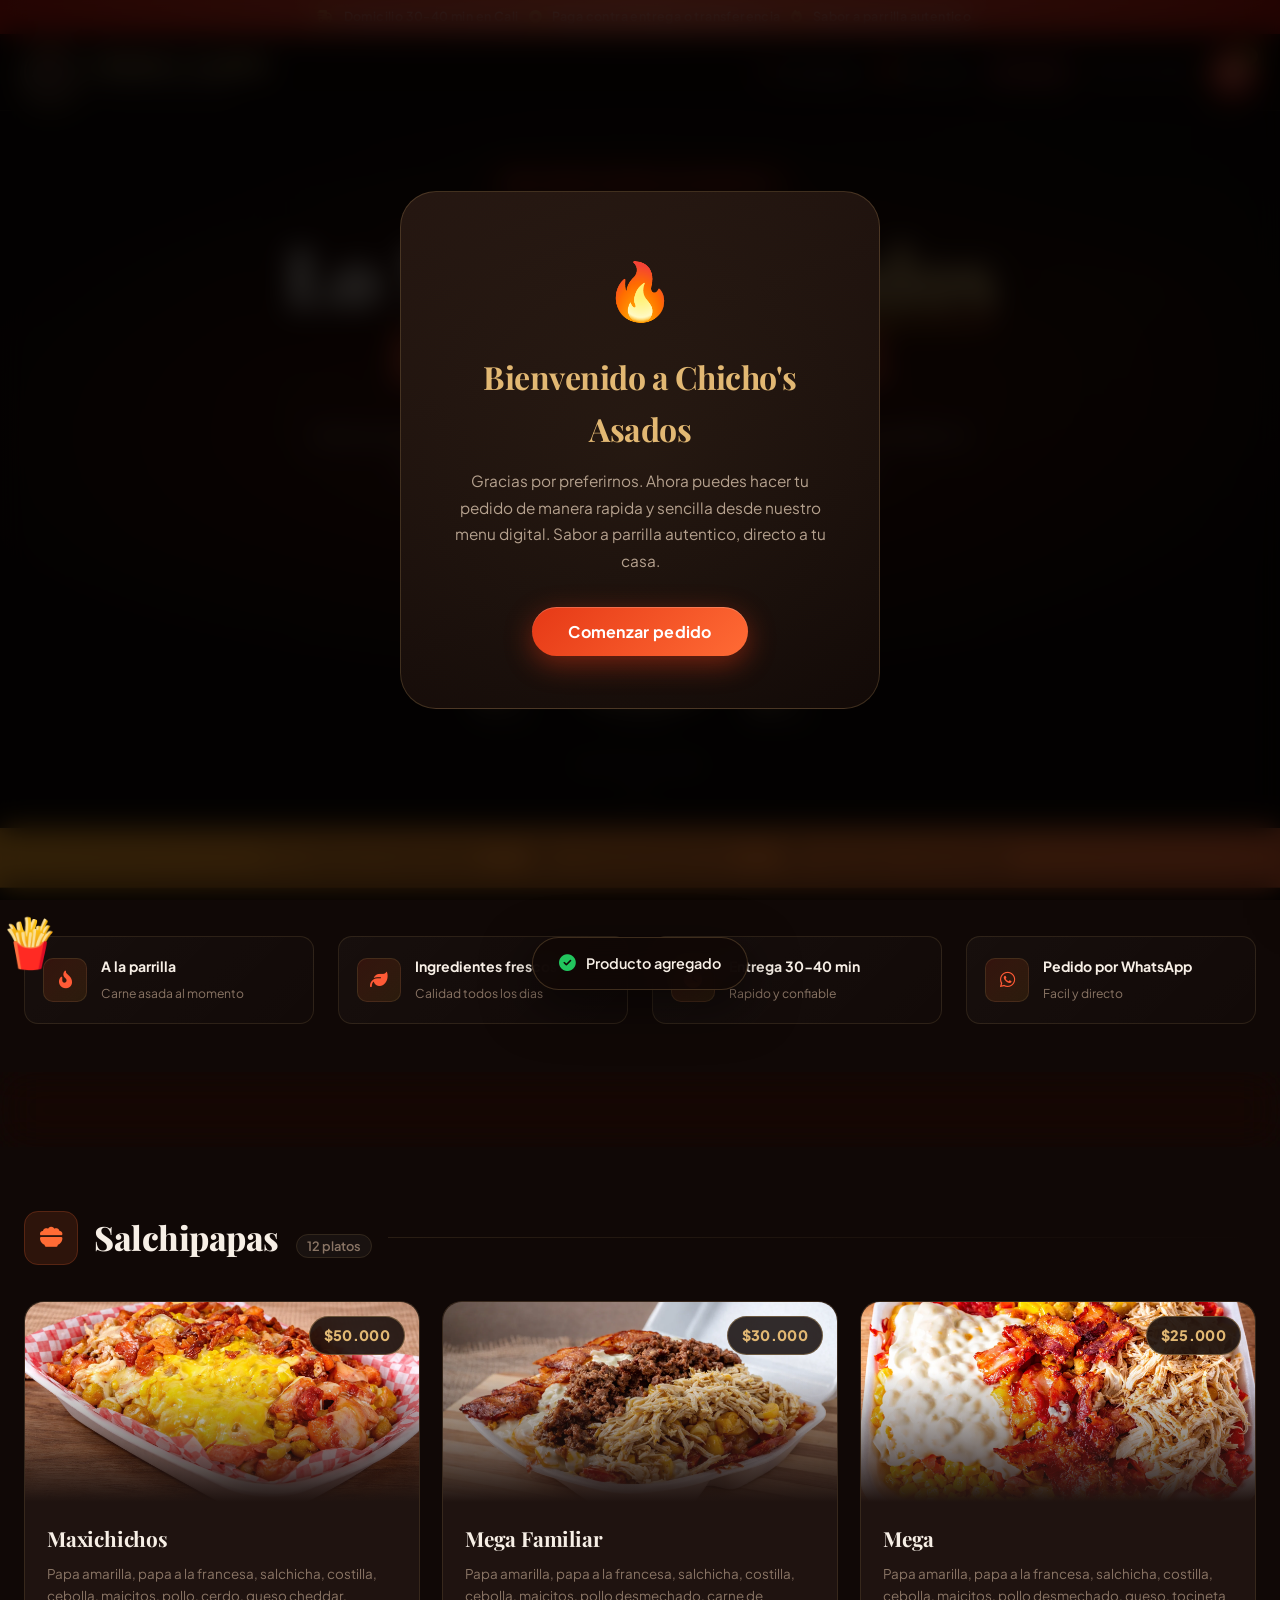
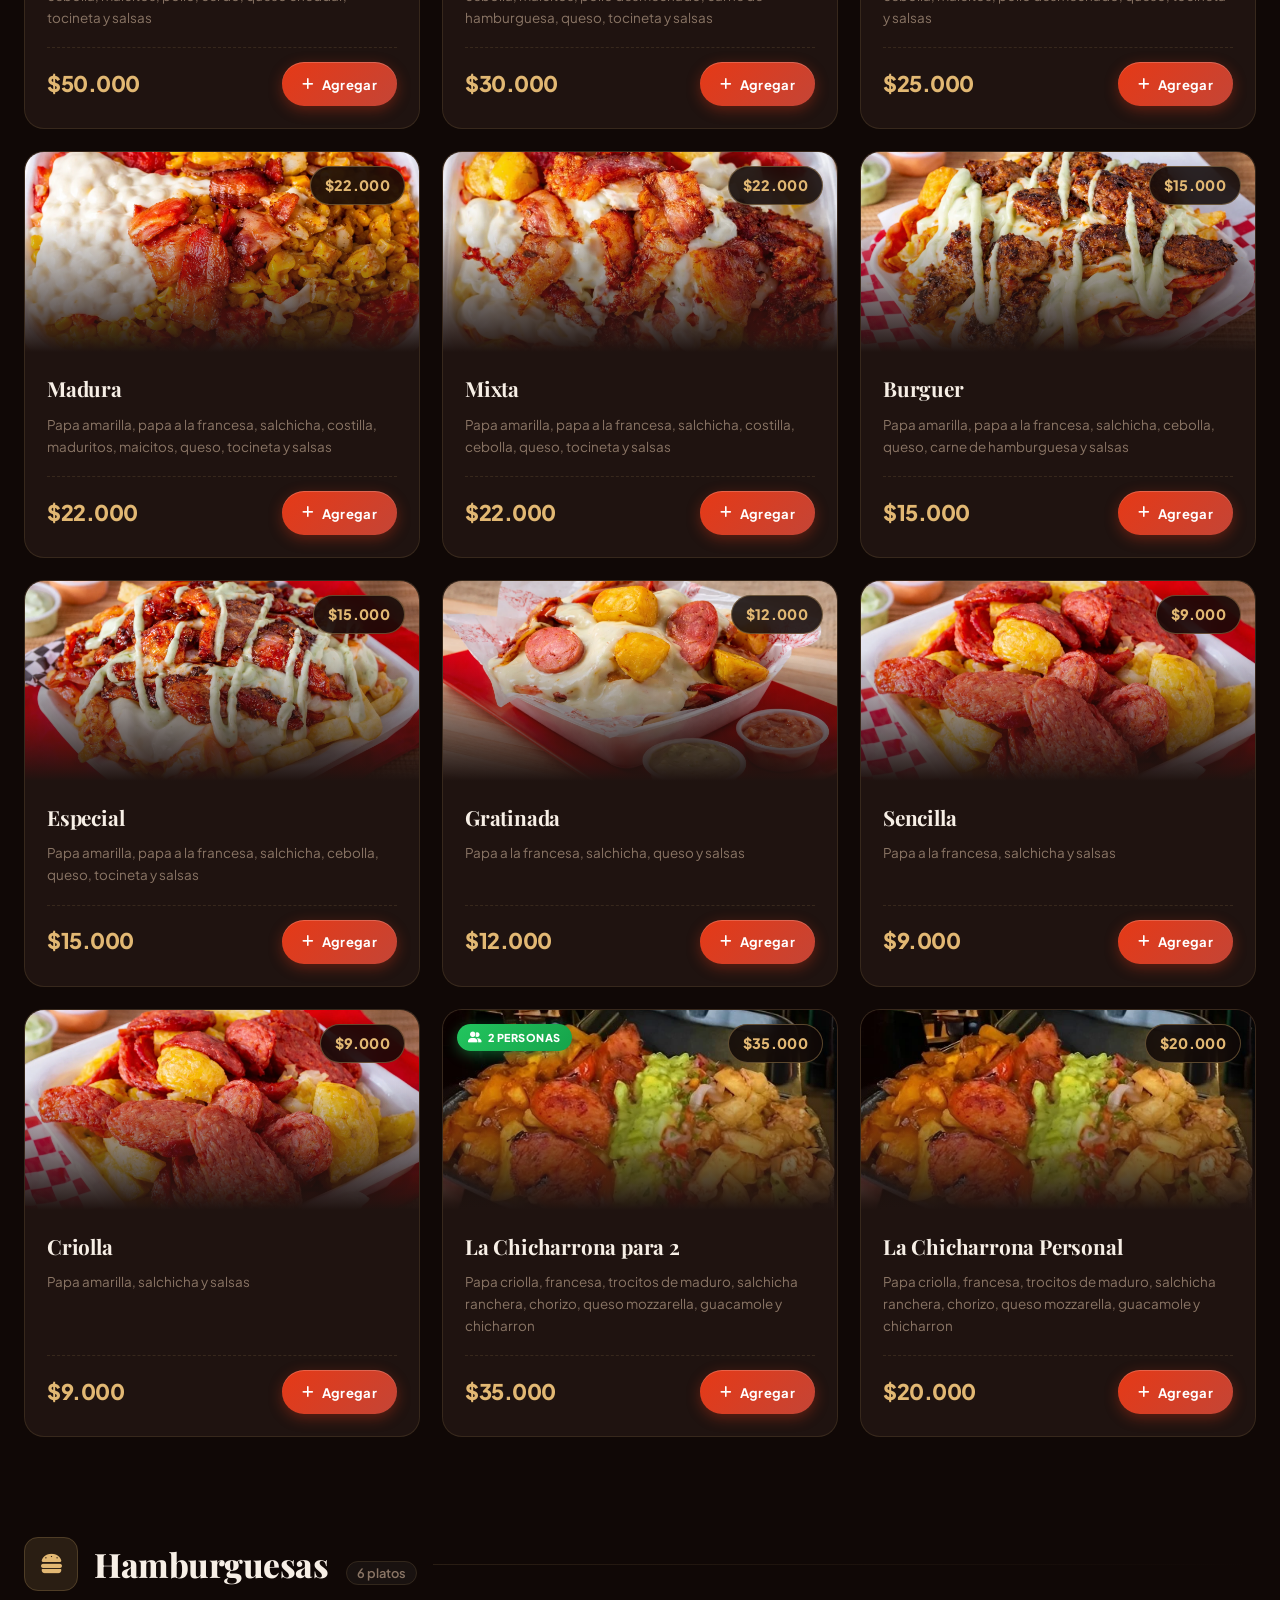
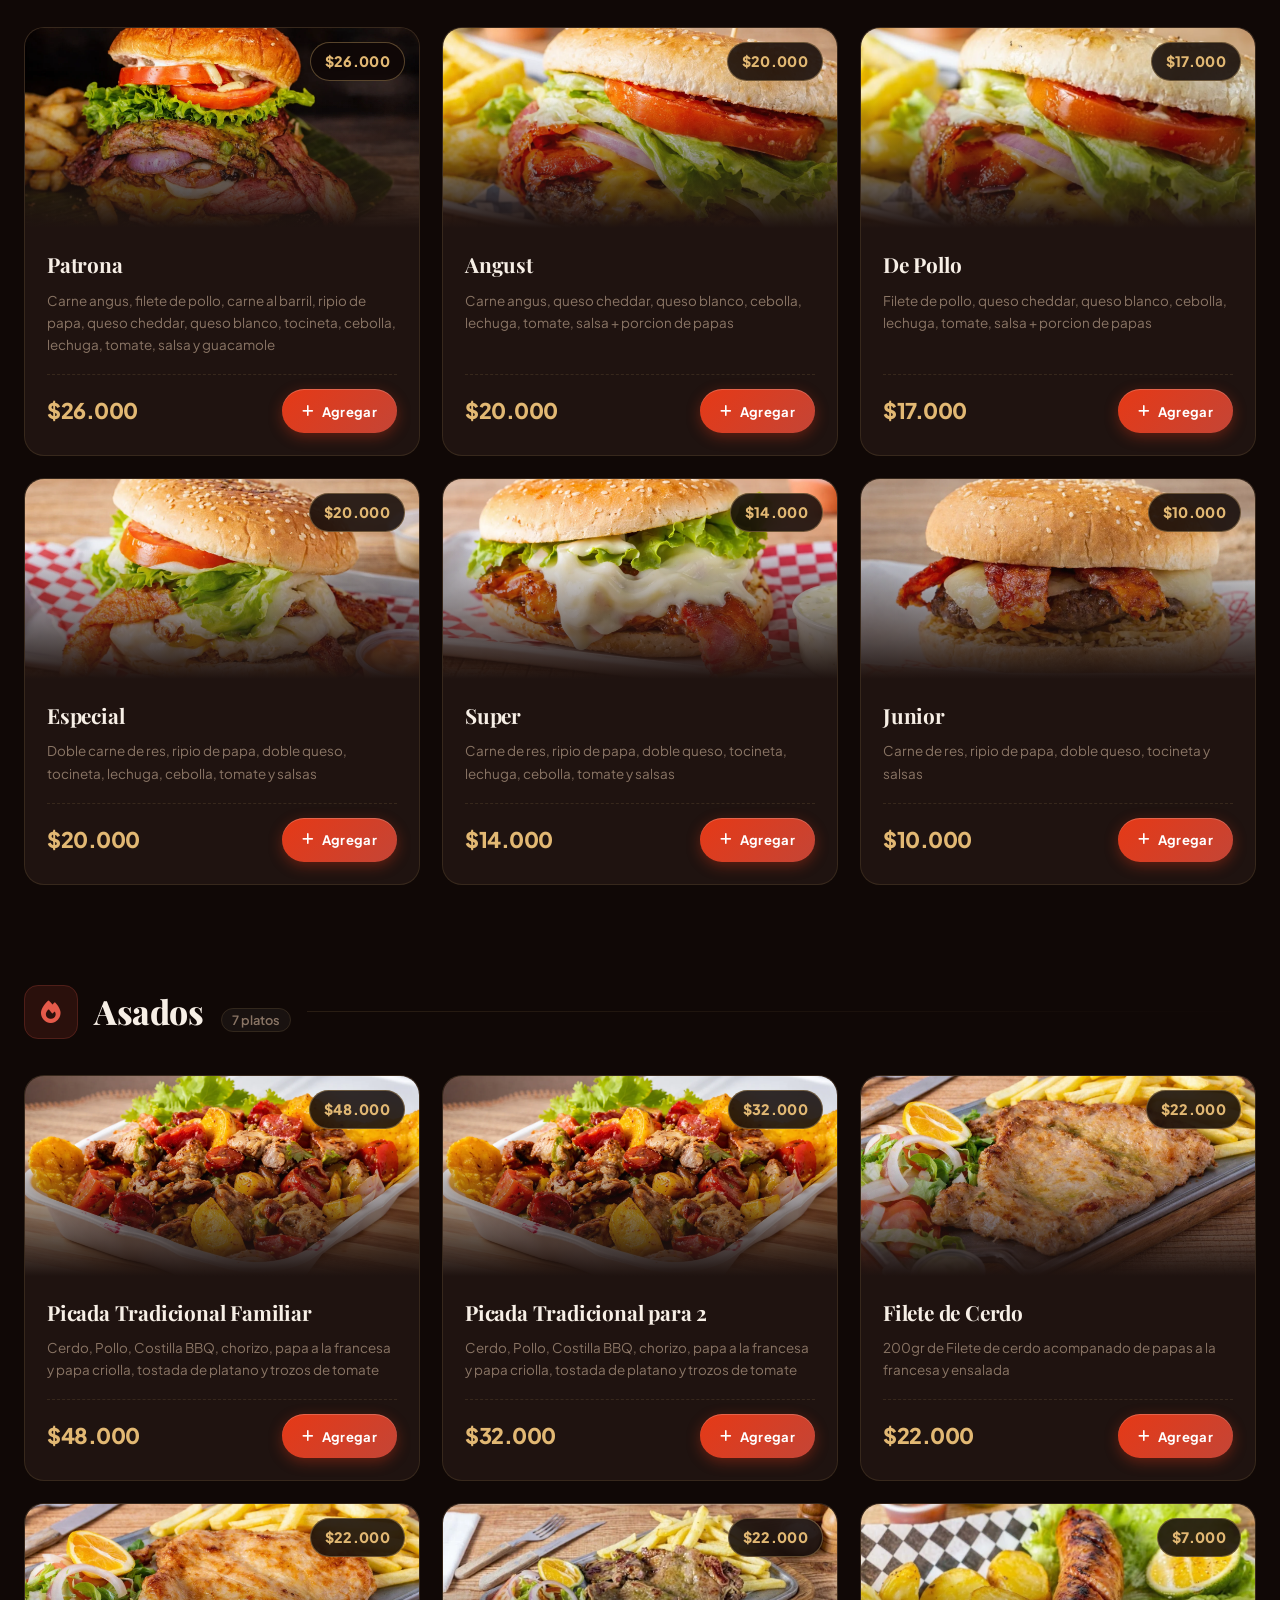
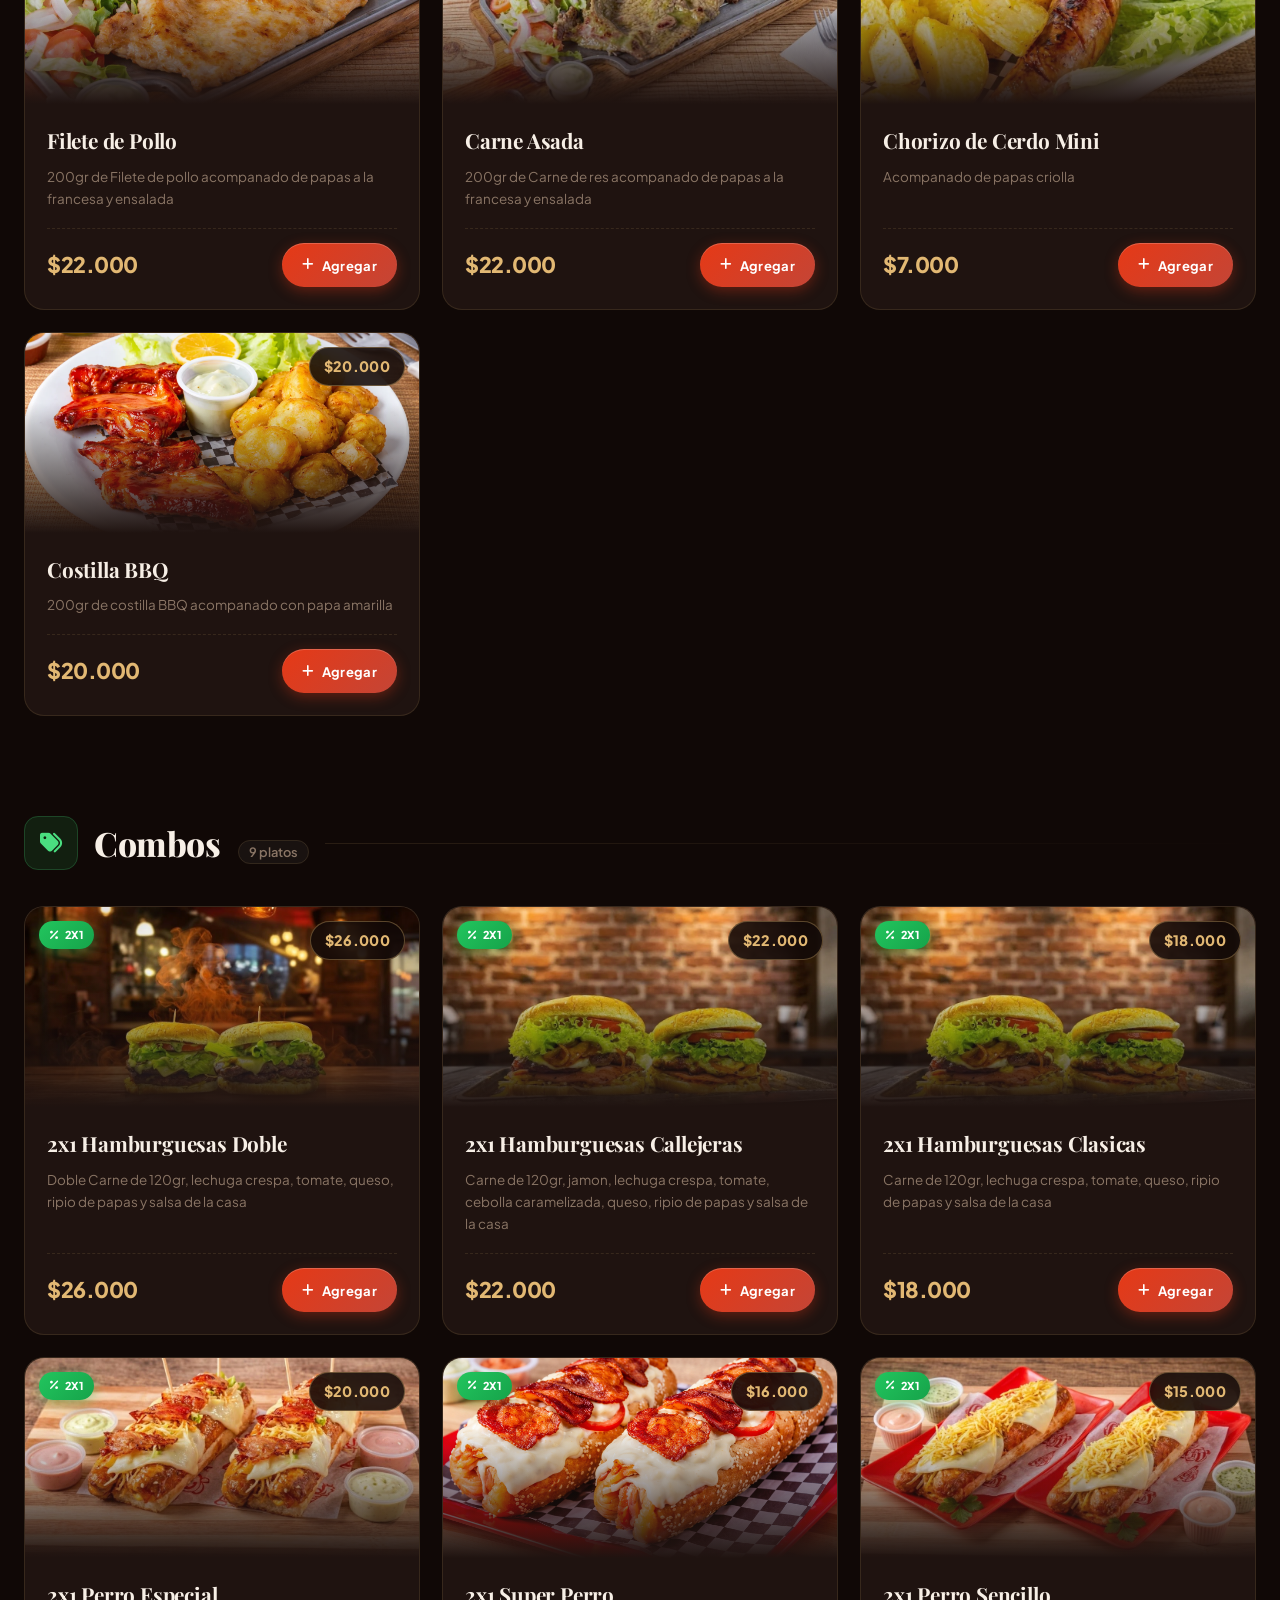
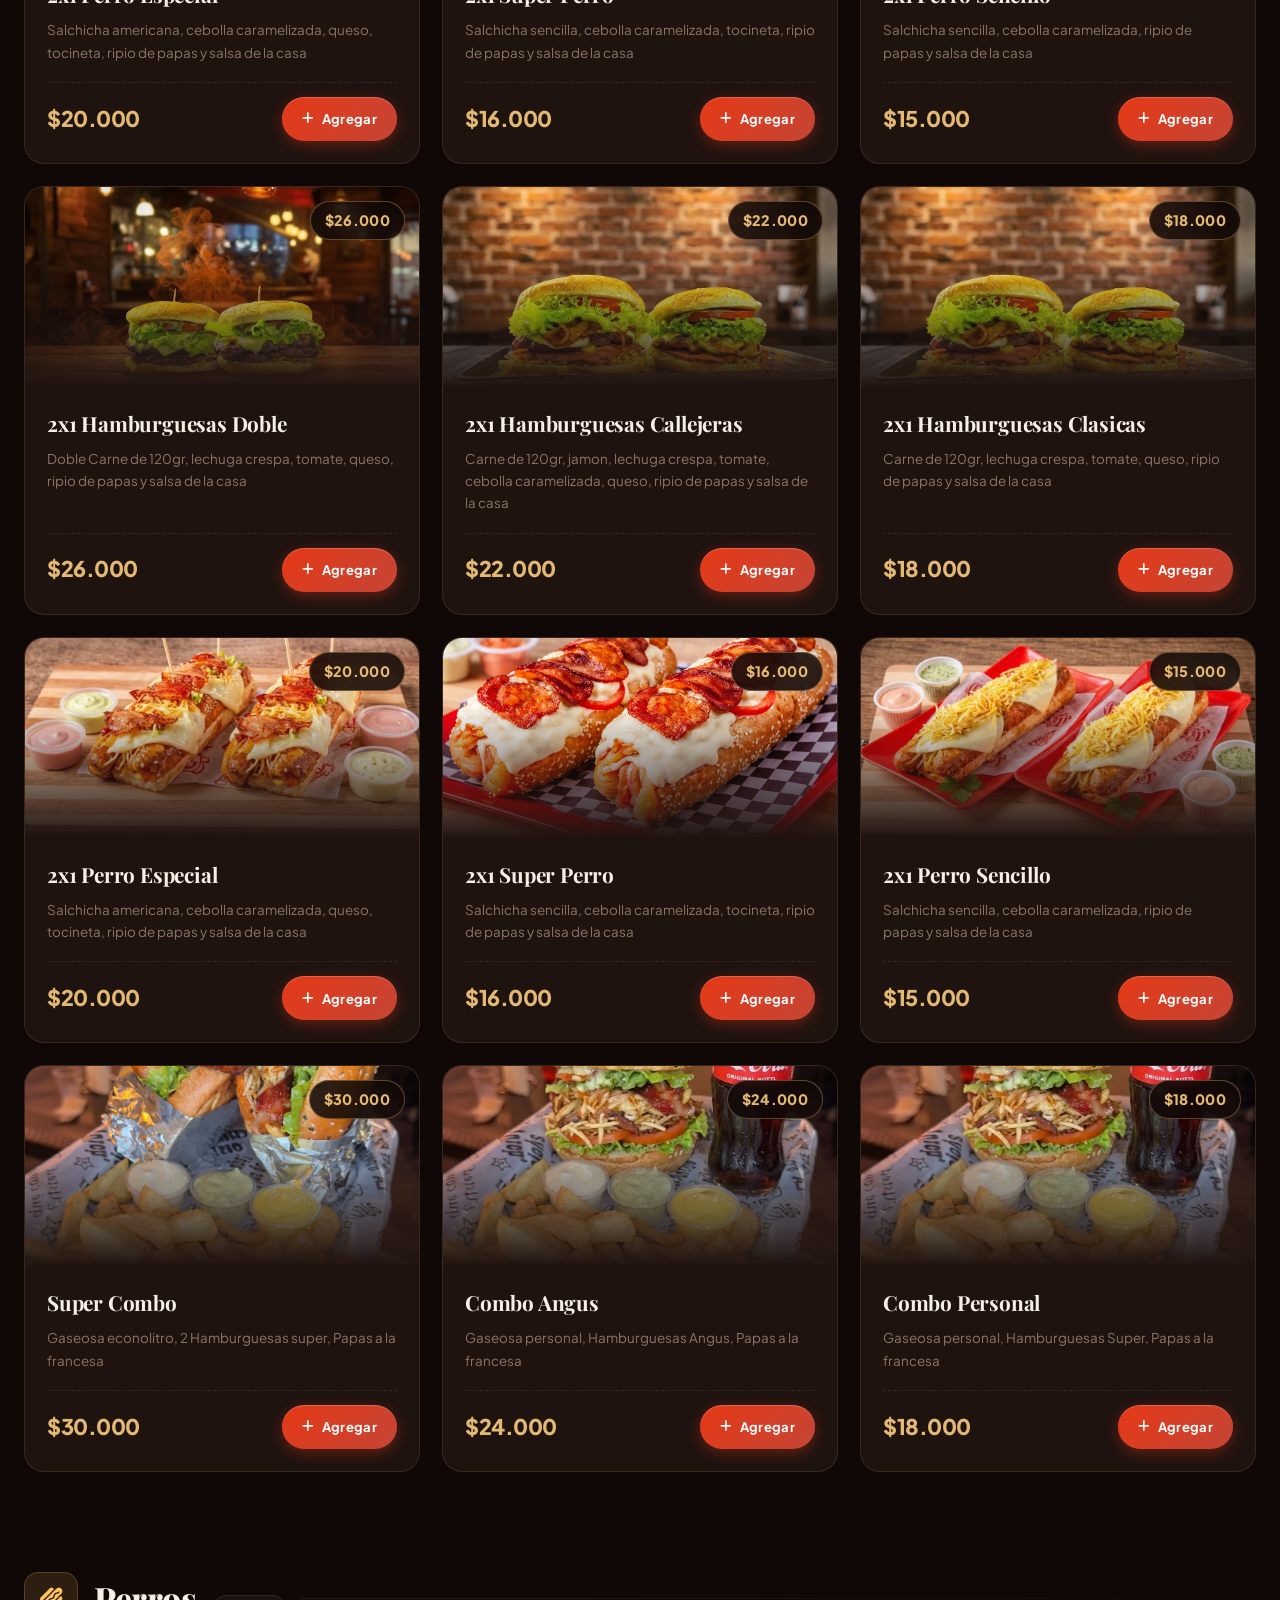
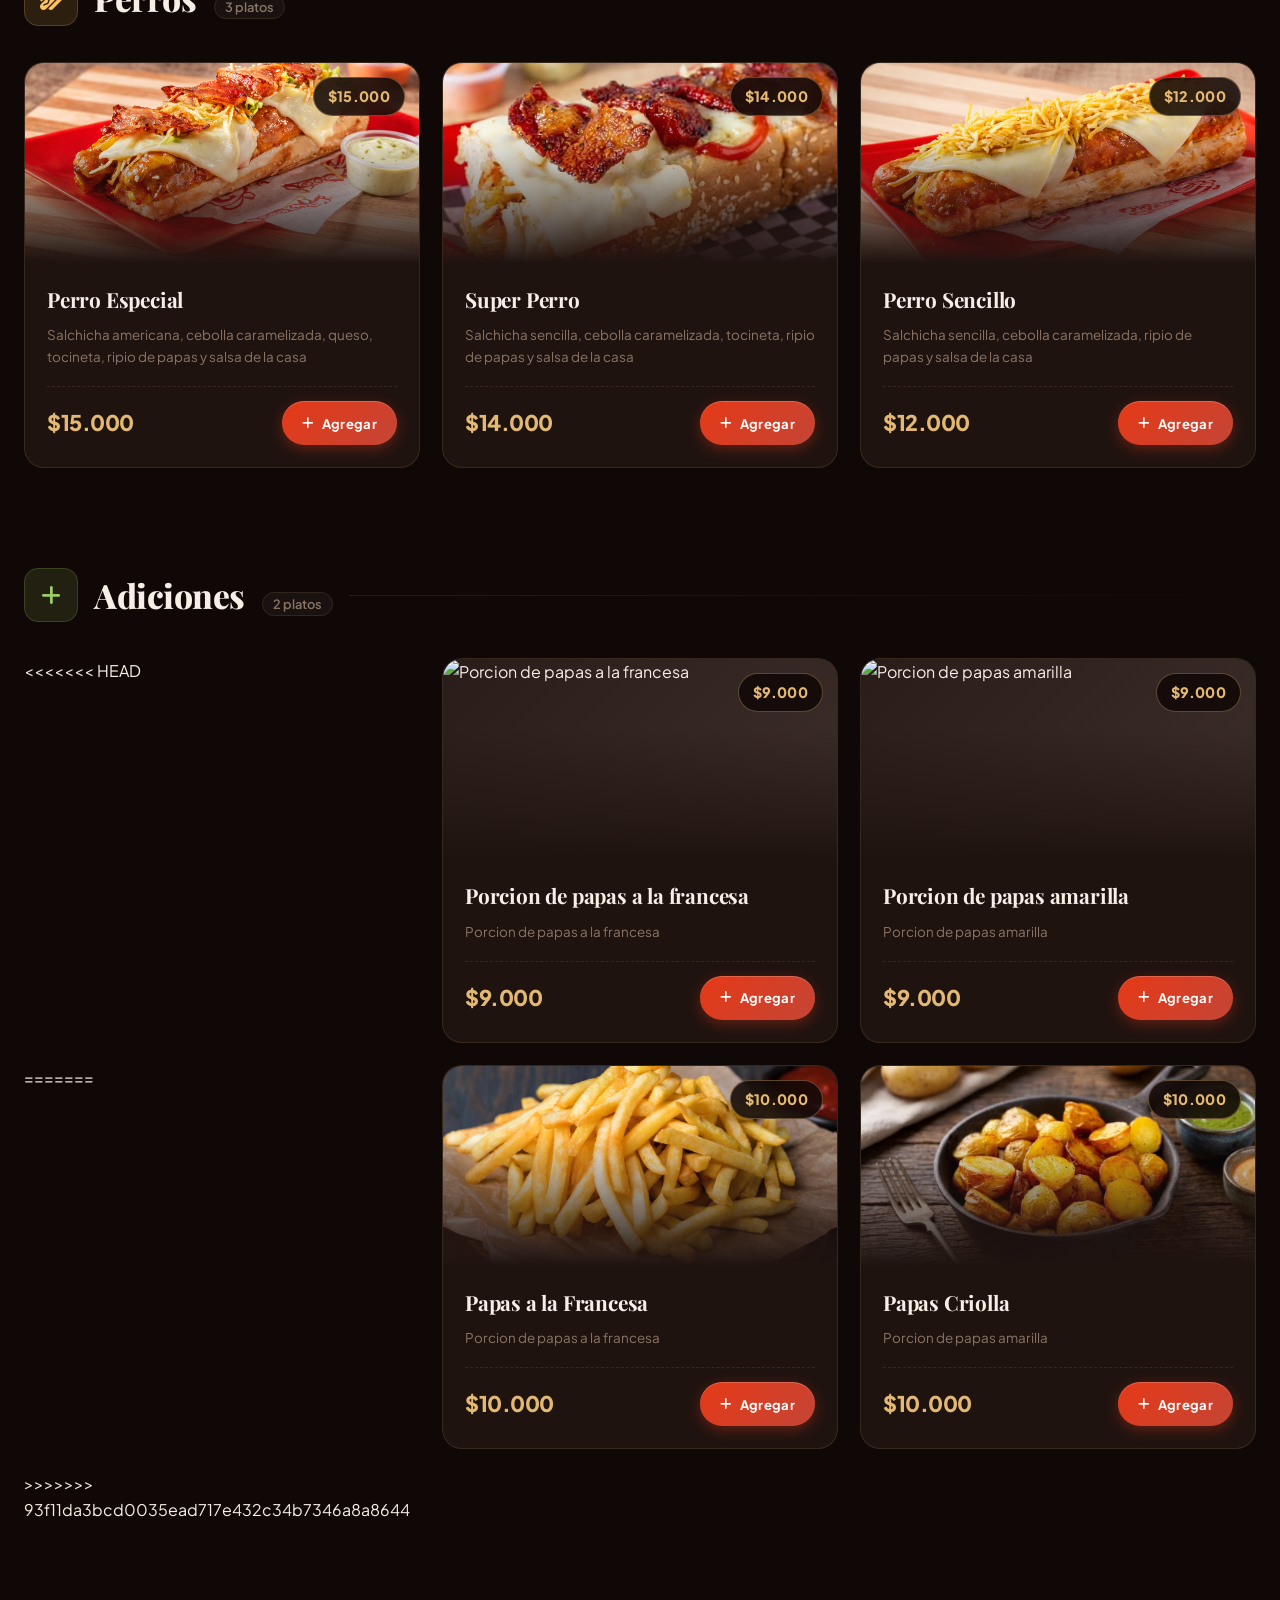
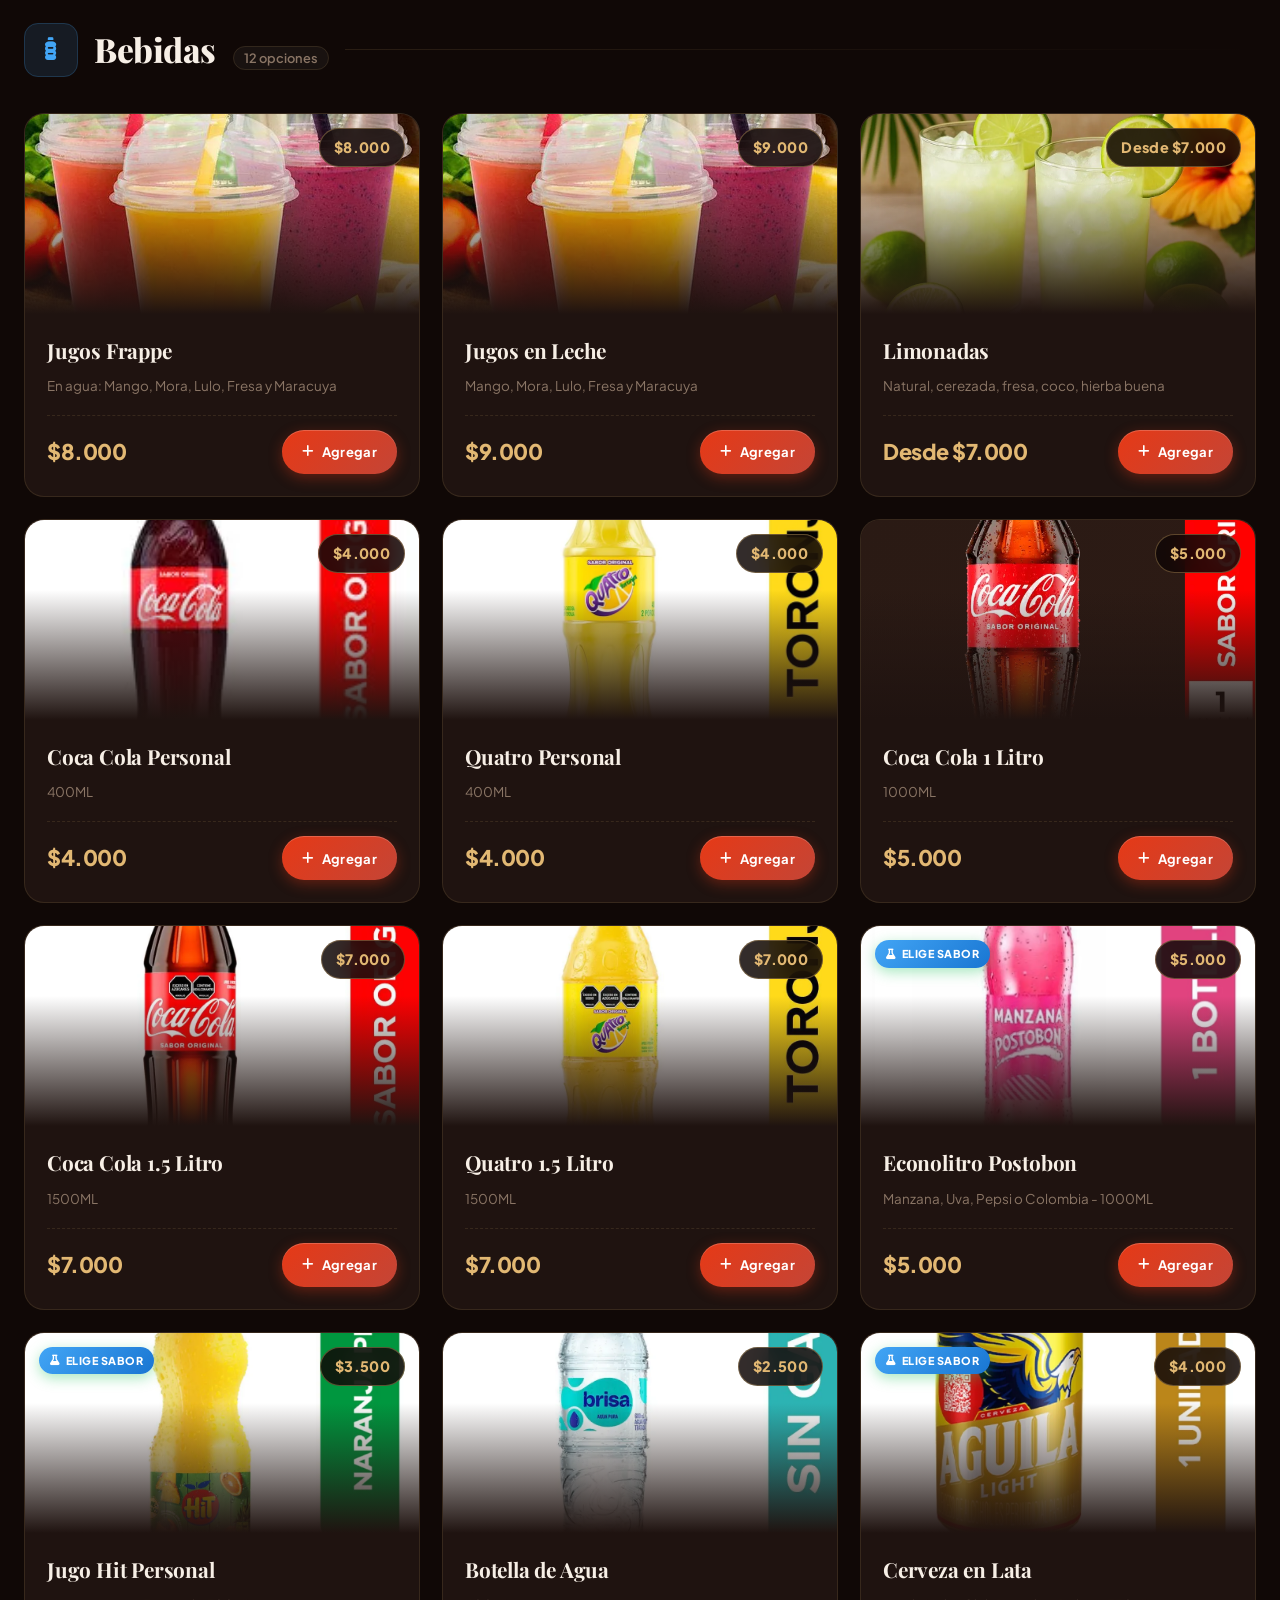
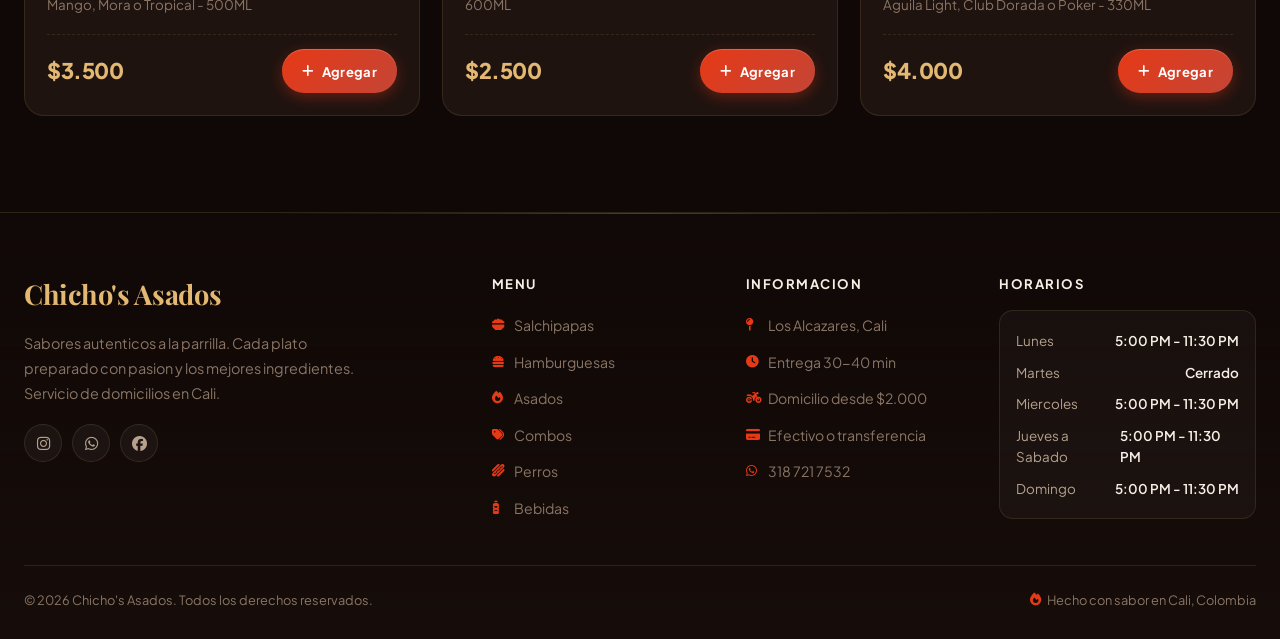
==== index.html @ 71e600be "nombre hamburguesa especial" ====
<!DOCTYPE html>
<html lang="es">
<head>
    <meta charset="UTF-8">
    <meta name="viewport" content="width=device-width, initial-scale=1.0">
    <title>Chicho's Asados y Comidas Rapidas | Pide en linea</title>
    <meta name="description" content="Las mejores salchipapas, hamburguesas, asados y combos de Chicho's. Pide en linea y recibelo en casa por WhatsApp.">
    <link rel="icon" type="image/x-icon" href="img/logo.ico">
    <link rel="stylesheet" href="https://cdnjs.cloudflare.com/ajax/libs/font-awesome/6.5.0/css/all.min.css">
    <link href="https://fonts.googleapis.com/css2?family=Plus+Jakarta+Sans:wght@300;400;500;600;700;800&family=Bebas+Neue&family=Playfair+Display:wght@700;800;900&display=swap" rel="stylesheet">
    <style>
*,*::before,*::after{margin:0;padding:0;box-sizing:border-box}
:root{
  /* === PALETA REFINADA === */
  --primary:#E63916;          /* rojo brillante mas vibrante */
  --primary-dark:#B5180E;
  --primary-light:#FF5A36;
  --accent:#F4A024;            /* ambar dorado */
  --accent-light:#FFC25E;
  --gold:#E2B873;
  --gold-light:#F2D5A0;
  --fire:#FF6B35;
  --ember:#C44536;
  --success:#22C55E;
  /* === FONDO OSCURO GRILL === */
  --bg-deepest:#100806;        /* casi negro con tinte calido */
  --bg-dark:#160D0A;
  --warm-black:#1A0F0C;
  --dark-brown:#231510;
  --card-bg:#1F1310;
  --card-bg-hover:#2A1A14;
  --card-elevated:#2D1B15;
  /* === TEXTO === */
  --text-light:#F7EFE6;
  --text-soft:#E8D9C8;
  --text-muted:#B5A18E;
  --text-dim:#8A7565;
  --text-faint:#5E4E43;
  /* === BORDES === */
  --border-subtle:rgba(226,184,115,0.12);
  --border-soft:rgba(226,184,115,0.22);
  --border-strong:rgba(226,184,115,0.4);
  /* === SHADOWS === */
  --shadow-xs:0 1px 2px rgba(0,0,0,0.4);
  --shadow-sm:0 4px 12px rgba(0,0,0,0.35);
  --shadow-md:0 8px 28px rgba(0,0,0,0.45);
  --shadow-lg:0 16px 50px rgba(0,0,0,0.55);
  --shadow-glow:0 8px 32px rgba(230,57,22,0.35);
  --shadow-gold:0 8px 28px rgba(226,184,115,0.25);
  /* === RADII === */
  --radius-xs:6px;
  --radius-sm:10px;
  --radius-md:14px;
  --radius-lg:20px;
  --radius-xl:28px;
  --radius-2xl:36px;
  --radius-pill:999px;
  /* === TRANSITIONS === */
  --t-fast:all 0.18s cubic-bezier(0.4,0,0.2,1);
  --t:all 0.3s cubic-bezier(0.4,0,0.2,1);
  --t-slow:all 0.5s cubic-bezier(0.34,1.56,0.64,1);
}
html{scroll-behavior:smooth}
body{
  font-family:'Plus Jakarta Sans',sans-serif;
  background:var(--bg-deepest);
  color:var(--text-light);
  overflow-x:clip;
  line-height:1.6;
  background-image:
    radial-gradient(ellipse 1200px 600px at 50% -10%, rgba(230,57,22,0.12), transparent 60%),
    radial-gradient(ellipse 800px 400px at 90% 30%, rgba(244,160,36,0.06), transparent 60%),
    radial-gradient(ellipse 600px 400px at 10% 60%, rgba(196,69,54,0.05), transparent 60%);
  background-attachment:fixed;
}
::-webkit-scrollbar{width:10px;height:10px}
::-webkit-scrollbar-track{background:var(--bg-dark)}
::-webkit-scrollbar-thumb{background:linear-gradient(180deg,var(--primary),var(--primary-dark));border-radius:8px;border:2px solid var(--bg-dark)}
::-webkit-scrollbar-thumb:hover{background:var(--primary-light)}
::selection{background:var(--primary);color:white}

/* ============ TOP ANNOUNCEMENT BAR ============ */
.top-bar{
  background:linear-gradient(90deg,var(--primary-dark),var(--primary),var(--primary-dark));
  color:white;
  font-size:0.78rem;
  font-weight:600;
  letter-spacing:0.4px;
  padding:7px 24px;
  text-align:center;
  position:fixed;top:0;left:0;right:0;
  z-index:1001;
  overflow:hidden;
}
.top-bar::before{
  content:'';
  position:absolute;
  inset:0;
  background:linear-gradient(90deg,transparent,rgba(255,255,255,0.15),transparent);
  animation:shimmer 4s linear infinite;
}
@keyframes shimmer{0%{transform:translateX(-100%)}100%{transform:translateX(100%)}}
.top-bar i{margin:0 8px;color:var(--accent-light)}

/* ============ NAVBAR ============ */
.navbar{
  position:fixed;top:34px;left:0;right:0;z-index:1000;
  background:rgba(16,8,6,0.7);
  backdrop-filter:blur(24px) saturate(180%);
  -webkit-backdrop-filter:blur(24px) saturate(180%);
  border-bottom:1px solid var(--border-subtle);
  transition:var(--t);
}
.navbar.scrolled{
  background:rgba(16,8,6,0.92);
  box-shadow:0 6px 32px rgba(0,0,0,0.5);
  border-bottom-color:var(--border-soft);
}
.navbar-inner{
  max-width:1440px;margin:0 auto;
  padding:12px 24px;
  display:flex;align-items:center;justify-content:space-between;
  gap:16px;
}
.brand{display:flex;align-items:center;gap:14px;cursor:pointer;text-decoration:none}
.brand-logo{
  width:52px;height:52px;border-radius:50%;object-fit:cover;
  border:2px solid var(--gold);
  box-shadow:0 0 0 4px rgba(226,184,115,0.1), 0 6px 20px rgba(226,184,115,0.3);
  transition:var(--t);
}
.brand:hover .brand-logo{transform:rotate(-6deg) scale(1.06);box-shadow:0 0 0 6px rgba(226,184,115,0.15), 0 8px 28px rgba(226,184,115,0.4)}
.brand-text h1{
  font-family:'Playfair Display',serif;
  font-size:1.45rem;font-weight:800;
  color:var(--gold);
  letter-spacing:0.5px;line-height:1.15;
  text-shadow:0 2px 8px rgba(226,184,115,0.25);
}
.brand-text p{
  font-size:0.7rem;color:var(--text-muted);
  letter-spacing:2.5px;text-transform:uppercase;font-weight:500;
}
.navbar-status{display:flex;align-items:center;gap:14px}
.nav-info{display:flex;align-items:center;gap:18px;font-size:0.82rem;color:var(--text-muted)}
.nav-info span{display:flex;align-items:center;gap:7px;font-weight:500}
.nav-info i{color:var(--primary);font-size:0.85rem}
#estadoNegocio{
  font-size:0.75rem;font-weight:700;
  padding:7px 14px;border-radius:var(--radius-pill);
  display:flex;align-items:center;gap:7px;
  letter-spacing:0.4px;
}
#estadoNegocio::before{
  content:'';width:8px;height:8px;border-radius:50%;display:inline-block;
}
#estadoNegocio.abierto{background:rgba(34,197,94,0.12);border:1px solid rgba(34,197,94,0.3);color:#4ADE80}
#estadoNegocio.abierto::before{background:#4ADE80;box-shadow:0 0 8px #4ADE80;animation:pulse-dot 1.8s ease-in-out infinite}
#estadoNegocio.cerrado{background:rgba(239,68,68,0.12);border:1px solid rgba(239,68,68,0.3);color:#F87171}
#estadoNegocio.cerrado::before{background:#F87171}
@keyframes pulse-dot{0%,100%{transform:scale(1);opacity:1}50%{transform:scale(1.4);opacity:0.6}}
#contadorApertura{font-size:0.72rem;color:var(--text-dim);font-weight:500}
.cart-toggle{
  position:relative;
  background:linear-gradient(135deg,var(--primary),var(--primary-dark));
  color:white;border:none;
  width:46px;height:46px;border-radius:50%;
  cursor:pointer;font-size:1.05rem;
  display:flex;align-items:center;justify-content:center;
  transition:var(--t);
  box-shadow:0 6px 20px rgba(230,57,22,0.4), inset 0 1px 0 rgba(255,255,255,0.15);
}
.cart-toggle:hover{transform:translateY(-2px) scale(1.06);box-shadow:0 10px 28px rgba(230,57,22,0.55), inset 0 1px 0 rgba(255,255,255,0.2)}
.cart-toggle:active{transform:translateY(0) scale(1)}
#cartCount{
  position:absolute;top:-4px;right:-4px;
  background:var(--accent);color:var(--bg-deepest);
  font-size:0.7rem;font-weight:800;
  width:22px;height:22px;border-radius:50%;
  display:flex;align-items:center;justify-content:center;
  border:2px solid var(--bg-deepest);
  font-family:'Plus Jakarta Sans',sans-serif;
}

/* ============ HERO ============ */
.hero{
  position:relative;
  min-height:92vh;
  display:flex;align-items:center;justify-content:center;
  overflow:hidden;
  padding:120px 24px 60px;
}
.hero-bg{
  position:absolute;inset:0;
  background:url('hero-bg.png') center/cover no-repeat;
  filter:brightness(0.35) saturate(1.2) contrast(1.05);
  transform:scale(1.08);
  animation:hero-zoom 24s ease-in-out infinite alternate;
}
@keyframes hero-zoom{0%{transform:scale(1.08)}100%{transform:scale(1.18)}}
.hero-overlay{
  position:absolute;inset:0;
  background:
    radial-gradient(ellipse 80% 50% at 50% 50%, rgba(230,57,22,0.25), transparent 70%),
    linear-gradient(180deg,rgba(16,8,6,0.85) 0%,rgba(16,8,6,0.4) 35%,rgba(16,8,6,0.5) 65%,rgba(16,8,6,1) 100%);
}
.hero-content{
  position:relative;z-index:2;
  text-align:center;
  max-width:880px;
  animation:fadeInUp 1s ease-out;
}
@keyframes fadeInUp{from{opacity:0;transform:translateY(40px)}to{opacity:1;transform:translateY(0)}}
.hero-badge{
  display:inline-flex;align-items:center;gap:10px;
  padding:9px 22px;
  background:rgba(230,57,22,0.15);
  border:1px solid rgba(230,57,22,0.4);
  border-radius:var(--radius-pill);
  font-size:0.78rem;font-weight:700;
  color:var(--primary-light);
  margin-bottom:28px;
  letter-spacing:1.5px;text-transform:uppercase;
  backdrop-filter:blur(10px);
}
.hero-badge i{font-size:0.9rem;animation:flame-flicker 2s ease-in-out infinite}
@keyframes flame-flicker{0%,100%{opacity:1;transform:scale(1)}50%{opacity:0.8;transform:scale(1.15)}}
.hero-title{
  font-family:'Playfair Display',serif;
  font-size:clamp(2.6rem,7vw,5rem);
  font-weight:900;
  line-height:1.05;
  margin-bottom:20px;
  letter-spacing:-1px;
  text-shadow:0 8px 40px rgba(0,0,0,0.6);
}
.hero-title .highlight{
  color:var(--gold);
  position:relative;
  display:inline-block;
}
.hero-title .highlight::after{
  content:'';position:absolute;
  bottom:-6px;left:0;right:0;height:4px;
  background:linear-gradient(90deg,var(--primary),var(--accent),var(--primary));
  border-radius:2px;
  box-shadow:0 0 20px rgba(244,160,36,0.6);
}
.hero-title .accent-word{
  font-family:'Bebas Neue',sans-serif;
  letter-spacing:3px;
  color:var(--primary-light);
  font-weight:400;
  font-size:0.92em;
  display:block;
  margin-top:6px;
}
.hero-subtitle{
  font-size:1.12rem;
  color:var(--text-soft);
  margin-bottom:36px;
  font-weight:300;line-height:1.75;
  max-width:680px;margin-left:auto;margin-right:auto;
}
.hero-cta-group{
  display:flex;gap:14px;justify-content:center;flex-wrap:wrap;
  margin-bottom:48px;
}
.hero-cta{
  display:inline-flex;align-items:center;gap:10px;
  padding:16px 38px;
  background:linear-gradient(135deg,var(--primary),var(--fire));
  color:white;text-decoration:none;
  border-radius:var(--radius-pill);
  font-weight:700;font-size:1rem;
  transition:var(--t);
  box-shadow:0 12px 36px rgba(230,57,22,0.5), inset 0 1px 0 rgba(255,255,255,0.2);
  border:none;cursor:pointer;
  position:relative;overflow:hidden;
}
.hero-cta::before{
  content:'';position:absolute;inset:0;
  background:linear-gradient(135deg,var(--primary-light),var(--primary));
  opacity:0;transition:var(--t);
}
.hero-cta span,.hero-cta i{position:relative;z-index:1}
.hero-cta:hover{transform:translateY(-3px);box-shadow:0 18px 44px rgba(230,57,22,0.65), inset 0 1px 0 rgba(255,255,255,0.25)}
.hero-cta:hover::before{opacity:1}
.hero-cta-ghost{
  display:inline-flex;align-items:center;gap:10px;
  padding:16px 30px;
  background:rgba(255,255,255,0.06);
  color:var(--text-light);text-decoration:none;
  border-radius:var(--radius-pill);
  font-weight:600;font-size:0.95rem;
  border:1px solid var(--border-soft);
  transition:var(--t);
  backdrop-filter:blur(10px);
}
.hero-cta-ghost:hover{background:rgba(255,255,255,0.12);border-color:var(--gold);color:var(--gold);transform:translateY(-2px)}
.hero-cta-ghost i{color:var(--primary)}
.hero-stats{
  display:flex;justify-content:center;
  gap:48px;
  padding-top:36px;
  border-top:1px solid rgba(255,255,255,0.1);
  max-width:680px;margin:0 auto;
}
.hero-stat{text-align:center}
.hero-stat-number{
  font-family:'Playfair Display',serif;
  font-size:2.4rem;font-weight:800;
  color:var(--gold);
  line-height:1;
  text-shadow:0 4px 20px rgba(226,184,115,0.3);
}
.hero-stat-label{
  font-size:0.72rem;color:var(--text-dim);
  text-transform:uppercase;letter-spacing:1.5px;font-weight:600;
  margin-top:6px;
}
/* scroll hint */
.scroll-hint{
  position:absolute;bottom:30px;left:50%;
  transform:translateX(-50%);
  color:var(--text-dim);
  font-size:0.7rem;letter-spacing:2px;
  text-transform:uppercase;
  display:flex;flex-direction:column;align-items:center;gap:8px;
  animation:bob 2s ease-in-out infinite;
  z-index:2;
}
.scroll-hint i{font-size:1rem}
@keyframes bob{0%,100%{transform:translateX(-50%) translateY(0)}50%{transform:translateX(-50%) translateY(8px)}}

/* ============ PROMO BANNER ============ */
.promo-strip{
  background:linear-gradient(135deg,var(--accent),var(--fire));
  padding:18px 24px;
  display:flex;align-items:center;justify-content:center;gap:24px;
  flex-wrap:wrap;
  position:relative;
  border-top:1px solid rgba(255,255,255,0.1);
  border-bottom:1px solid rgba(0,0,0,0.3);
}
.promo-strip::before{
  content:'';position:absolute;inset:0;
  background:url("data:image/svg+xml;utf8,<svg xmlns='http://www.w3.org/2000/svg' width='40' height='40' viewBox='0 0 40 40'><circle cx='20' cy='20' r='1' fill='%23ffffff10'/></svg>");
  opacity:0.5;
}
.promo-item{
  display:flex;align-items:center;gap:10px;
  color:var(--bg-deepest);
  font-weight:700;font-size:0.85rem;
  letter-spacing:0.5px;
  position:relative;z-index:1;
}
.promo-item i{font-size:1.1rem}
.promo-divider{color:rgba(16,8,6,0.4);font-size:0.8rem;position:relative;z-index:1}

/* ============ CATEGORIES BAR ============ */
.categories-bar{
  position:sticky;top:111px;z-index:900;
  background:rgba(16,8,6,0.95);
  backdrop-filter:blur(20px) saturate(180%);
  -webkit-backdrop-filter:blur(20px) saturate(180%);
  border-bottom:1px solid var(--border-subtle);
  transition:var(--t);
  box-shadow:0 4px 24px rgba(0,0,0,0.3);
}
.categories{
  display:flex;list-style:none;
  overflow-x:auto;gap:6px;
  padding:14px 24px;
  max-width:1440px;margin:0 auto;
  scrollbar-width:none;
}
.categories::-webkit-scrollbar{display:none}
.categories a{text-decoration:none}
.categories li{
  padding:11px 22px;
  white-space:nowrap;
  border-radius:var(--radius-pill);
  font-size:0.85rem;font-weight:600;
  color:var(--text-muted);
  cursor:pointer;
  transition:var(--t);
  border:1px solid transparent;
  display:flex;align-items:center;gap:8px;
  letter-spacing:0.3px;
}
.categories li i{font-size:0.8rem;opacity:0.7}
.categories li:hover{
  color:var(--text-light);
  background:rgba(255,255,255,0.04);
  border-color:var(--border-subtle);
}
.categories li:hover i{opacity:1}
.categories li.active{
  color:white;
  background:linear-gradient(135deg,var(--primary),var(--ember));
  box-shadow:0 6px 20px rgba(230,57,22,0.4), inset 0 1px 0 rgba(255,255,255,0.2);
  font-weight:700;
}
.categories li.active i{opacity:1}

/* ============ MENU SECTIONS ============ */
.menu-container{max-width:1440px;margin:0 auto;padding:0 24px}
.menu-section{padding:64px 0 36px;scroll-margin-top:180px}
.section-header{
  display:flex;align-items:center;gap:16px;
  margin-bottom:36px;
}
.section-icon{
  width:54px;height:54px;
  border-radius:var(--radius-md);
  display:flex;align-items:center;justify-content:center;
  font-size:1.4rem;
  flex-shrink:0;
  position:relative;
}
.section-icon::after{
  content:'';position:absolute;inset:0;
  border-radius:inherit;
  border:1px solid currentColor;
  opacity:0.2;
}
.section-icon.salchipapas{background:rgba(255,107,53,0.12);color:#FF6B35}
.section-icon.hamburguesas{background:rgba(226,184,115,0.12);color:#E2B873}
.section-icon.asados{background:rgba(196,69,54,0.14);color:#E55A4A}
.section-icon.combos{background:rgba(34,197,94,0.12);color:#4ADE80}
.section-icon.perros{background:rgba(255,194,94,0.12);color:#FFC25E}
.section-icon.adiciones{background:rgba(156,204,101,0.12);color:#9CCC65}
.section-icon.bebidas{background:rgba(66,165,245,0.12);color:#42A5F5}
.section-title{
  font-family:'Playfair Display',serif;
  font-size:2.1rem;font-weight:800;
  color:var(--text-light);
  letter-spacing:-0.5px;
}
.section-title .count{
  font-family:'Plus Jakarta Sans',sans-serif;
  font-size:0.8rem;font-weight:600;
  color:var(--text-dim);
  margin-left:10px;
  background:rgba(255,255,255,0.04);
  padding:3px 10px;border-radius:var(--radius-pill);
  border:1px solid var(--border-subtle);
  letter-spacing:0;
}
.section-line{flex:1;height:1px;background:linear-gradient(90deg,var(--border-subtle),transparent)}

/* ============ PRODUCT CARDS ============ */
.products-grid{
  display:grid;
  grid-template-columns:repeat(auto-fill,minmax(300px,1fr));
  gap:22px;
}
.product-card{
  background:var(--card-bg);
  border-radius:var(--radius-lg);
  overflow:hidden;
  border:1px solid var(--border-subtle);
  transition:var(--t);
  display:flex;flex-direction:column;
  opacity:0;transform:translateY(30px);
  position:relative;
}
.product-card.visible{opacity:1;transform:translateY(0)}
.product-card:hover{
  transform:translateY(-8px);
  border-color:var(--border-soft);
  box-shadow:var(--shadow-lg), 0 0 0 1px rgba(226,184,115,0.15);
}
.product-card-img{
  position:relative;
  height:200px;
  overflow:hidden;
  background:linear-gradient(135deg,var(--card-bg-hover),var(--card-elevated));
}
.product-card-img img{
  width:100%;height:100%;object-fit:cover;
  transition:transform 0.6s ease;
}
.product-card:hover .product-card-img img{transform:scale(1.1)}
.product-card-img::after{
  content:'';position:absolute;bottom:0;left:0;right:0;height:65%;
  background:linear-gradient(transparent,var(--card-bg));
  pointer-events:none;
}
.price-tag{
  position:absolute;top:14px;right:14px;
  background:rgba(16,8,6,0.85);
  backdrop-filter:blur(12px);
  padding:7px 14px;
  border-radius:var(--radius-pill);
  font-weight:800;font-size:0.9rem;
  color:var(--gold);
  border:1px solid rgba(226,184,115,0.35);
  z-index:2;
  font-family:'Plus Jakarta Sans',sans-serif;
  letter-spacing:0.3px;
}
.product-card-body{
  padding:20px 22px 22px;
  flex:1;
  display:flex;flex-direction:column;
}
.product-name{
  font-family:'Playfair Display',serif;
  font-size:1.3rem;font-weight:700;
  color:var(--text-light);
  margin-bottom:8px;
  letter-spacing:-0.2px;
}
.product-desc{
  font-size:0.84rem;
  color:var(--text-dim);
  line-height:1.65;
  margin-bottom:18px;
  flex:1;
  display:-webkit-box;
  -webkit-line-clamp:3;
  -webkit-box-orient:vertical;
  overflow:hidden;
}
.product-footer{
  display:flex;align-items:center;justify-content:space-between;
  gap:12px;
  padding-top:14px;
  border-top:1px dashed var(--border-subtle);
}
.product-price{
  font-size:1.35rem;font-weight:800;
  color:var(--gold);
  font-family:'Plus Jakarta Sans',sans-serif;
  letter-spacing:-0.5px;
}
.add-btn{
  display:flex;align-items:center;gap:8px;
  padding:11px 20px;
  background:linear-gradient(135deg,var(--primary),var(--ember));
  color:white;border:none;
  border-radius:var(--radius-pill);
  font-family:'Plus Jakarta Sans',sans-serif;
  font-size:0.82rem;font-weight:700;
  cursor:pointer;
  transition:var(--t);
  box-shadow:0 4px 14px rgba(230,57,22,0.35), inset 0 1px 0 rgba(255,255,255,0.2);
  letter-spacing:0.3px;
}
.add-btn:hover{
  background:linear-gradient(135deg,var(--primary-light),var(--primary));
  transform:translateY(-2px);
  box-shadow:0 8px 22px rgba(230,57,22,0.55), inset 0 1px 0 rgba(255,255,255,0.25);
}
.add-btn:active{transform:translateY(0)}
.add-btn i{transition:transform 0.3s}
.add-btn:hover i{transform:rotate(90deg)}

/* combo badge */
.combo-badge{
  position:absolute;top:14px;left:14px;
  background:linear-gradient(135deg,var(--success),#16A34A);
  color:white;
  padding:5px 11px;
  border-radius:var(--radius-pill);
  font-size:0.68rem;font-weight:800;
  letter-spacing:0.5px;text-transform:uppercase;
  z-index:2;
  box-shadow:0 4px 14px rgba(34,197,94,0.4);
  display:flex;align-items:center;gap:5px;
}

/* ============ PRODUCT MODAL ============ */
.product-modal{
  position:fixed;inset:0;z-index:2000;
  display:flex;align-items:center;justify-content:center;
  background:rgba(0,0,0,0.75);
  backdrop-filter:blur(12px);
  opacity:0;pointer-events:none;
  transition:opacity 0.3s;
  padding:20px;
}
.product-modal.active{opacity:1;pointer-events:auto}
.product-modal-content{
  background:var(--dark-brown);
  border:1px solid var(--border-soft);
  border-radius:var(--radius-xl);
  max-width:500px;width:100%;
  max-height:90vh;overflow-y:auto;
  transform:translateY(40px) scale(0.96);
  transition:transform 0.4s cubic-bezier(0.34,1.56,0.64,1);
  box-shadow:0 30px 80px rgba(0,0,0,0.6);
}
.product-modal.active .product-modal-content{transform:translateY(0) scale(1)}
.modal-img-section{
  position:relative;height:240px;overflow:hidden;
  border-radius:var(--radius-xl) var(--radius-xl) 0 0;
}
.modal-img-section img{width:100%;height:100%;object-fit:cover}
.modal-img-section::after{
  content:'';position:absolute;bottom:0;left:0;right:0;height:60%;
  background:linear-gradient(transparent,var(--dark-brown));
}
.modal-close-btn{
  position:absolute;top:14px;right:14px;
  width:40px;height:40px;border-radius:50%;
  background:rgba(16,8,6,0.7);backdrop-filter:blur(10px);
  color:white;border:none;font-size:1.1rem;cursor:pointer;
  display:flex;align-items:center;justify-content:center;
  z-index:2;transition:var(--t);
  border:1px solid rgba(255,255,255,0.1);
}
.modal-close-btn:hover{background:var(--primary);transform:rotate(90deg)}
.modal-body{padding:24px 26px 26px}
.modal-body h2{
  font-family:'Playfair Display',serif;
  font-size:1.55rem;
  color:var(--gold);
  margin-bottom:18px;
  letter-spacing:-0.3px;
}
.modal-section-label{
  font-size:0.75rem;font-weight:700;
  color:var(--text-muted);
  text-transform:uppercase;letter-spacing:1.5px;
  margin-bottom:10px;
  display:flex;align-items:center;gap:8px;
}
.modal-section-label::after{
  content:'';flex:1;height:1px;
  background:linear-gradient(90deg,var(--border-subtle),transparent);
}
.extra-item{
  display:flex;align-items:center;justify-content:space-between;
  padding:12px 0;
  border-bottom:1px solid rgba(255,255,255,0.04);
  gap:8px;
}
.extra-info{
  flex:1;display:flex;justify-content:space-between;gap:8px;
  font-size:0.88rem;
}
.extra-info span:first-child{color:var(--text-light);font-weight:500}
.extra-info span:last-child{color:var(--gold);font-weight:700;white-space:nowrap}
.extra-qty-controls{display:flex;align-items:center;gap:6px}
.extra-qty-controls button{
  width:30px;height:30px;border-radius:50%;
  border:1px solid var(--border-soft);
  background:rgba(255,255,255,0.04);
  color:var(--text-light);cursor:pointer;
  display:flex;align-items:center;justify-content:center;
  font-size:0.85rem;font-weight:700;
  transition:var(--t);
}
.extra-qty-controls button:hover{background:var(--primary);border-color:var(--primary);transform:scale(1.1)}
.extra-qty{
  font-weight:700;min-width:22px;text-align:center;
  color:var(--text-light);
  transition:transform 0.2s;
}
.extra-qty.qty-bounce{transform:scale(1.4);color:var(--gold)}
.sabores-container{display:flex;flex-wrap:wrap;gap:8px;margin-top:10px}
.sabor-btn{
  padding:9px 16px;
  border-radius:var(--radius-pill);
  border:1px solid var(--border-soft);
  background:rgba(255,255,255,0.04);
  color:var(--text-light);
  font-family:'Plus Jakarta Sans',sans-serif;
  font-size:0.82rem;font-weight:500;
  cursor:pointer;transition:var(--t);
}
.sabor-btn:hover{border-color:var(--gold);color:var(--gold);transform:translateY(-1px)}
.sabor-btn.active{
  background:linear-gradient(135deg,var(--primary),var(--ember));
  border-color:transparent;color:white;font-weight:700;
  box-shadow:0 4px 14px rgba(230,57,22,0.35);
}
.modal-qty-section{
  display:flex;align-items:center;justify-content:center;gap:20px;
  margin:20px 0;padding:14px 0;
  border-top:1px solid var(--border-subtle);
  border-bottom:1px solid var(--border-subtle);
}
.modal-qty-section button{
  width:40px;height:40px;border-radius:50%;
  border:1px solid var(--border-soft);
  background:rgba(255,255,255,0.04);
  color:var(--text-light);cursor:pointer;
  font-size:1rem;font-weight:700;
  display:flex;align-items:center;justify-content:center;
  transition:var(--t);
}
.modal-qty-section button:hover{background:var(--primary);border-color:var(--primary);color:white;transform:scale(1.08)}
#productQty{
  font-size:1.4rem;font-weight:800;
  min-width:36px;text-align:center;
  color:var(--text-light);
  font-family:'Plus Jakarta Sans',sans-serif;
}
.product-notes{
  width:100%;padding:12px 16px;
  background:rgba(255,255,255,0.04);
  border:1px solid var(--border-subtle);
  border-radius:var(--radius-sm);
  color:var(--text-light);
  font-family:'Plus Jakarta Sans',sans-serif;
  font-size:0.86rem;
  resize:none;height:70px;
  margin-top:12px;
  transition:var(--t);
}
.product-notes::placeholder{color:var(--text-faint)}
.product-notes:focus{outline:none;border-color:var(--primary);box-shadow:0 0 0 3px rgba(230,57,22,0.15)}
.modal-total-section{
  display:flex;justify-content:space-between;align-items:center;
  margin-top:18px;padding-top:14px;
  border-top:1px solid var(--border-subtle);
}
.modal-total-label{font-size:1rem;font-weight:600;color:var(--text-muted)}
.modal-total-value{
  font-family:'Playfair Display',serif;
  font-size:1.7rem;font-weight:800;
  color:var(--gold);
  letter-spacing:-0.5px;
}
.modal-confirm-btn{
  width:100%;padding:16px;
  margin-top:18px;
  background:linear-gradient(135deg,var(--primary),var(--ember));
  color:white;border:none;
  border-radius:var(--radius-md);
  font-family:'Plus Jakarta Sans',sans-serif;
  font-size:1rem;font-weight:700;
  cursor:pointer;transition:var(--t);
  box-shadow:0 6px 22px rgba(230,57,22,0.35), inset 0 1px 0 rgba(255,255,255,0.2);
  display:flex;align-items:center;justify-content:center;gap:10px;
  letter-spacing:0.3px;
}
.modal-confirm-btn:hover{
  background:linear-gradient(135deg,var(--primary-light),var(--primary));
  box-shadow:0 10px 30px rgba(230,57,22,0.55), inset 0 1px 0 rgba(255,255,255,0.25);
  transform:translateY(-2px);
}

/* ============ CART SIDEBAR ============ */
.cart-overlay{
  position:fixed;inset:0;
  background:rgba(0,0,0,0.65);
  backdrop-filter:blur(4px);
  z-index:1998;
  opacity:0;pointer-events:none;
  transition:opacity 0.3s;
}
.cart-overlay.active{opacity:1;pointer-events:auto}
.cart-sidebar{
  position:fixed;top:0;right:-480px;
  width:440px;max-width:100vw;height:100vh;
  background:var(--bg-deepest);
  z-index:1999;
  transition:right 0.4s cubic-bezier(0.4,0,0.2,1);
  display:flex;flex-direction:column;
  border-left:1px solid var(--border-subtle);
  box-shadow:-16px 0 50px rgba(0,0,0,0.6);
}
.cart-sidebar.active{right:0}
.cart-header{
  padding:22px 26px;
  border-bottom:1px solid var(--border-subtle);
  display:flex;align-items:center;justify-content:space-between;
  background:linear-gradient(135deg,rgba(230,57,22,0.08),transparent);
}
.cart-header .cart-title-wrap{display:flex;align-items:center;gap:12px}
.cart-header .cart-icon-circle{
  width:42px;height:42px;border-radius:50%;
  background:linear-gradient(135deg,var(--primary),var(--ember));
  display:flex;align-items:center;justify-content:center;
  color:white;font-size:1rem;
  box-shadow:0 6px 18px rgba(230,57,22,0.4);
}
.cart-header h3{
  font-family:'Playfair Display',serif;
  font-size:1.4rem;color:var(--gold);
  letter-spacing:-0.3px;
}
.cart-header .cart-subtitle{
  font-size:0.72rem;color:var(--text-dim);
  letter-spacing:1px;text-transform:uppercase;
}
.cart-close{
  background:rgba(255,255,255,0.04);
  border:1px solid var(--border-subtle);
  color:var(--text-muted);
  font-size:1rem;cursor:pointer;
  width:36px;height:36px;border-radius:50%;
  display:flex;align-items:center;justify-content:center;
  transition:var(--t);
}
.cart-close:hover{background:var(--primary);color:white;border-color:var(--primary);transform:rotate(90deg)}
.cart-items{
  flex:1;overflow-y:auto;
  padding:18px 26px;
}
.cart-empty{
  text-align:center;
  padding:60px 20px;
  color:var(--text-dim);
}
.cart-empty .empty-icon{
  width:80px;height:80px;
  border-radius:50%;
  background:rgba(255,255,255,0.04);
  border:1px dashed var(--border-subtle);
  display:flex;align-items:center;justify-content:center;
  margin:0 auto 18px;
  font-size:2rem;
  color:var(--text-faint);
}
.cart-empty p{font-size:0.92rem;color:var(--text-muted);margin-bottom:6px}
.cart-empty .empty-hint{font-size:0.78rem;color:var(--text-faint)}
.cart-item{
  padding:14px 0;
  border-bottom:1px solid rgba(255,255,255,0.05);
  display:flex;gap:14px;
}
.cart-item-thumb{
  width:48px;height:48px;border-radius:var(--radius-sm);
  background:linear-gradient(135deg,var(--primary),var(--ember));
  display:flex;align-items:center;justify-content:center;
  color:white;font-weight:800;font-size:1.1rem;
  flex-shrink:0;
  font-family:'Playfair Display',serif;
}
.cart-item-body{flex:1;min-width:0}
.cart-item-head{display:flex;justify-content:space-between;align-items:flex-start;gap:8px}
.cart-item strong{color:var(--text-light);font-size:0.92rem;font-weight:700;display:block}
.cart-item .cart-price{color:var(--gold);font-weight:700;font-size:0.95rem;font-family:'Plus Jakarta Sans',sans-serif;white-space:nowrap}
.cart-item .cart-extras{color:var(--text-dim);font-size:0.76rem;margin-top:5px;line-height:1.5}
.cart-item .cart-notes{color:var(--text-muted);font-size:0.76rem;margin-top:4px;font-style:italic}
.cart-item .cart-delete{
  background:rgba(239,68,68,0.1);
  color:#F87171;border:1px solid rgba(239,68,68,0.25);
  padding:5px 12px;border-radius:var(--radius-pill);
  margin-top:8px;cursor:pointer;
  font-size:0.72rem;font-weight:600;
  font-family:'Plus Jakarta Sans',sans-serif;
  transition:var(--t);
  display:inline-flex;align-items:center;gap:5px;
}
.cart-item .cart-delete:hover{background:rgba(239,68,68,0.2);border-color:rgba(239,68,68,0.4)}
.cart-form{
  padding:20px 26px;
  border-top:1px solid var(--border-subtle);
  max-height:45vh;overflow-y:auto;
}
.cart-form h4{
  font-size:0.78rem;
  color:var(--gold);
  margin-bottom:14px;
  font-weight:700;
  text-transform:uppercase;letter-spacing:1.5px;
  display:flex;align-items:center;gap:8px;
}
.cart-form h4::after{content:'';flex:1;height:1px;background:linear-gradient(90deg,var(--border-subtle),transparent)}
.form-group{margin-bottom:11px}
.form-group input,.form-group select,.form-group textarea{
  width:100%;padding:11px 15px;
  background:rgba(255,255,255,0.04);
  border:1px solid var(--border-subtle);
  border-radius:var(--radius-sm);
  color:var(--text-light);
  font-family:'Plus Jakarta Sans',sans-serif;
  font-size:0.86rem;
  transition:var(--t);
}
.form-group input::placeholder,.form-group textarea::placeholder{color:var(--text-faint)}
.form-group input:focus,.form-group select:focus,.form-group textarea:focus{
  outline:none;
  border-color:var(--primary);
  box-shadow:0 0 0 3px rgba(230,57,22,0.15);
  background:rgba(255,255,255,0.06);
}
.form-group select option{background:var(--dark-brown);color:var(--text-light)}
.form-row{display:grid;grid-template-columns:1fr 1fr;gap:10px}

/* Phone field with lookup button */
.form-group-phone{display:flex;gap:8px;position:relative;align-items:stretch}
.form-group-phone input{flex:1}
.load-client-btn{
  width:48px;min-width:48px;height:48px;
  background:linear-gradient(135deg,var(--primary),var(--ember));
  color:white;border:none;border-radius:var(--radius-sm);
  cursor:pointer;font-size:0.95rem;
  display:flex;align-items:center;justify-content:center;
  transition:var(--t);
  flex-shrink:0;
  box-shadow:0 4px 12px rgba(230,57,22,0.3);
}
.load-client-btn:hover{background:linear-gradient(135deg,var(--primary-light),var(--primary));transform:scale(1.05)}

/* Saved client hint banner */
.saved-client-hint{
  background:linear-gradient(135deg,rgba(34,197,94,0.12),rgba(34,197,94,0.05));
  border:1px solid rgba(34,197,94,0.3);
  border-radius:var(--radius-sm);
  padding:10px 14px;
  margin-top:10px;
  font-size:0.78rem;
  color:#86EFAC;
  display:flex;align-items:center;gap:9px;
  line-height:1.5;
  animation:fadeInUp 0.4s ease-out;
}
.saved-client-hint i{font-size:0.95rem;color:#4ADE80;flex-shrink:0}
.saved-client-hint strong{color:#BBF7D0;font-weight:700}

.checkbox-group{
  display:flex;align-items:center;gap:9px;
  margin:10px 0;font-size:0.8rem;color:var(--text-muted);
  cursor:pointer;line-height:1.5;
}
.checkbox-group input[type="checkbox"]{
  accent-color:var(--primary);
  width:16px;height:16px;cursor:pointer;
}
.domicilio-line{
  display:flex;justify-content:space-between;
  padding:10px 0;font-size:0.85rem;
  color:var(--text-muted);
  border-top:1px dashed var(--border-subtle);
  margin-top:10px;font-weight:500;
}
.domicilio-line .domicilio-cost{color:var(--gold);font-weight:700;font-family:'Plus Jakarta Sans',sans-serif}
.cart-total{
  padding:16px 26px;
  border-top:1px solid var(--border-subtle);
  display:flex;justify-content:space-between;align-items:center;
  background:linear-gradient(135deg,rgba(230,57,22,0.05),transparent);
}
.cart-total span:first-child{font-size:0.85rem;font-weight:600;color:var(--text-muted);text-transform:uppercase;letter-spacing:1px}
.cart-total span:last-child{
  font-size:1.7rem;font-weight:800;
  color:var(--gold);
  font-family:'Playfair Display',serif;
  letter-spacing:-0.5px;
}
#sendWhatsApp{
  margin:0 26px 26px;
  padding:16px;
  background:linear-gradient(135deg,#25D366,#128C7E);
  color:white;border:none;
  border-radius:var(--radius-md);
  font-family:'Plus Jakarta Sans',sans-serif;
  font-size:1rem;font-weight:700;
  cursor:pointer;transition:var(--t);
  width:calc(100% - 52px);
  display:flex;align-items:center;justify-content:center;gap:10px;
  box-shadow:0 8px 28px rgba(37,211,102,0.35), inset 0 1px 0 rgba(255,255,255,0.2);
  letter-spacing:0.3px;
}
#sendWhatsApp:hover{
  box-shadow:0 12px 36px rgba(37,211,102,0.55), inset 0 1px 0 rgba(255,255,255,0.25);
  transform:translateY(-2px);
}
#sendWhatsApp:disabled{opacity:0.4;cursor:not-allowed;transform:none;box-shadow:none}
#sendWhatsApp i{font-size:1.2rem}

/* ============ WELCOME MODAL ============ */
.welcome-modal{
  position:fixed;inset:0;z-index:2001;
  display:flex;align-items:center;justify-content:center;
  background:rgba(0,0,0,0.8);
  backdrop-filter:blur(14px);
  opacity:0;pointer-events:none;
  transition:opacity 0.4s;
  padding:20px;
}
.welcome-modal.active{opacity:1;pointer-events:auto}
.welcome-content{
  background:linear-gradient(160deg,var(--dark-brown),var(--bg-deepest));
  border:1px solid var(--border-soft);
  border-radius:var(--radius-2xl);
  padding:52px 44px;
  text-align:center;
  max-width:480px;width:100%;
  transform:scale(0.9) translateY(20px);
  transition:transform 0.5s cubic-bezier(0.34,1.56,0.64,1);
  position:relative;overflow:hidden;
}
.welcome-modal.active .welcome-content{transform:scale(1) translateY(0)}
.welcome-content::before{
  content:'';position:absolute;
  top:-50%;left:-50%;width:200%;height:200%;
  background:radial-gradient(circle,rgba(226,184,115,0.06),transparent 60%);
  animation:slow-spin 20s linear infinite;
}
@keyframes slow-spin{from{transform:rotate(0deg)}to{transform:rotate(360deg)}}
.welcome-icon{
  font-size:3.5rem;
  margin-bottom:18px;
  display:inline-block;
  animation:flame-flicker 2s ease-in-out infinite;
  position:relative;z-index:1;
}
.welcome-content h2{
  font-family:'Playfair Display',serif;
  font-size:2rem;color:var(--gold);
  margin-bottom:14px;
  letter-spacing:-0.5px;
  position:relative;z-index:1;
}
.welcome-content p{
  color:var(--text-muted);
  font-size:0.96rem;line-height:1.75;
  margin-bottom:32px;
  position:relative;z-index:1;
}
.welcome-btn{
  padding:14px 36px;
  background:linear-gradient(135deg,var(--primary),var(--fire));
  color:white;border:none;
  border-radius:var(--radius-pill);
  font-family:'Plus Jakarta Sans',sans-serif;
  font-size:1rem;font-weight:700;
  cursor:pointer;transition:var(--t);
  box-shadow:0 8px 28px rgba(230,57,22,0.45), inset 0 1px 0 rgba(255,255,255,0.2);
  position:relative;z-index:1;
  letter-spacing:0.3px;
}
.welcome-btn:hover{transform:translateY(-3px);box-shadow:0 12px 36px rgba(230,57,22,0.6), inset 0 1px 0 rgba(255,255,255,0.25)}

/* ============ FEATURES STRIP ============ */
.features-strip{
  padding:48px 24px;
  max-width:1440px;margin:0 auto;
  display:grid;grid-template-columns:repeat(4,1fr);
  gap:24px;
}
.feature-card{
  display:flex;align-items:center;gap:14px;
  padding:18px;
  background:linear-gradient(135deg,rgba(255,255,255,0.03),rgba(255,255,255,0.01));
  border:1px solid var(--border-subtle);
  border-radius:var(--radius-md);
  transition:var(--t);
}
.feature-card:hover{
  border-color:var(--border-soft);
  transform:translateY(-3px);
  background:linear-gradient(135deg,rgba(230,57,22,0.05),rgba(255,255,255,0.02));
}
.feature-icon{
  width:44px;height:44px;border-radius:var(--radius-sm);
  background:linear-gradient(135deg,rgba(230,57,22,0.15),rgba(244,160,36,0.1));
  display:flex;align-items:center;justify-content:center;
  color:var(--primary-light);font-size:1.1rem;
  flex-shrink:0;
  border:1px solid var(--border-subtle);
}
.feature-text strong{
  display:block;font-size:0.88rem;color:var(--text-light);
  font-weight:700;margin-bottom:2px;
}
.feature-text span{font-size:0.76rem;color:var(--text-dim)}

/* ============ FOOTER ============ */
footer{
  background:linear-gradient(180deg,transparent,var(--bg-dark));
  border-top:1px solid var(--border-subtle);
  padding:60px 24px 28px;
  margin-top:60px;
  position:relative;
}
footer::before{
  content:'';position:absolute;top:0;left:50%;transform:translateX(-50%);
  width:60%;height:1px;
  background:linear-gradient(90deg,transparent,var(--gold),transparent);
  opacity:0.3;
}
.footer-inner{
  max-width:1440px;margin:0 auto;
  display:grid;
  grid-template-columns:2fr 1fr 1fr 1.2fr;
  gap:40px;
}
.footer-brand h3{
  font-family:'Playfair Display',serif;
  font-size:1.7rem;color:var(--gold);
  margin-bottom:14px;
  letter-spacing:-0.3px;
}
.footer-brand p{
  color:var(--text-dim);font-size:0.9rem;
  line-height:1.75;margin-bottom:18px;
  max-width:340px;
}
.footer-social{display:flex;gap:10px}
.footer-social a{
  width:38px;height:38px;border-radius:50%;
  background:rgba(255,255,255,0.04);
  border:1px solid var(--border-subtle);
  color:var(--text-muted);font-size:0.95rem;
  display:flex;align-items:center;justify-content:center;
  transition:var(--t);text-decoration:none;
}
.footer-social a:hover{background:var(--primary);color:white;border-color:var(--primary);transform:translateY(-3px)}
.footer-col h4{
  color:var(--text-light);font-size:0.82rem;
  font-weight:700;margin-bottom:16px;
  text-transform:uppercase;letter-spacing:1.5px;
}
.footer-col ul{list-style:none}
.footer-col li{margin-bottom:10px}
.footer-col a{
  color:var(--text-dim);text-decoration:none;
  font-size:0.88rem;transition:var(--t);
  display:inline-flex;align-items:center;gap:8px;
}
.footer-col a:hover{color:var(--gold);transform:translateX(4px)}
.footer-col a i{color:var(--primary);font-size:0.78rem;width:14px}
.footer-hours{
  background:rgba(255,255,255,0.03);
  border:1px solid var(--border-subtle);
  border-radius:var(--radius-md);
  padding:14px 16px;
  font-size:0.84rem;
}
.footer-hours-row{
  display:flex;justify-content:space-between;
  padding:5px 0;color:var(--text-muted);
}
.footer-hours-row strong{color:var(--text-light);font-weight:600}
.footer-bottom{
  max-width:1440px;margin:36px auto 0;
  padding-top:24px;
  border-top:1px solid var(--border-subtle);
  display:flex;justify-content:space-between;align-items:center;
  font-size:0.8rem;color:var(--text-dim);
  flex-wrap:wrap;gap:12px;
}
.footer-bottom .made-with{display:flex;align-items:center;gap:6px}
.footer-bottom .made-with i{color:var(--primary)}

/* ============ PROMO MODAL - Producto destacado de la semana ============ */
.promo-modal{
  position:fixed;inset:0;z-index:2002;
  display:flex;align-items:center;justify-content:center;
  background:rgba(0,0,0,0.82);
  backdrop-filter:blur(14px);
  -webkit-backdrop-filter:blur(14px);
  opacity:0;pointer-events:none;
  transition:opacity 0.4s ease;
  padding:20px;
}
.promo-modal.active{opacity:1;pointer-events:auto}
.promo-content{
  background:linear-gradient(160deg,var(--dark-brown),var(--bg-deepest));
  border:1px solid var(--border-soft);
  border-radius:var(--radius-2xl);
  max-width:440px;width:100%;
  max-height:92vh;overflow:hidden;
  transform:scale(0.85) translateY(30px);
  transition:transform 0.5s cubic-bezier(0.34,1.56,0.64,1);
  position:relative;
  box-shadow:0 30px 80px rgba(0,0,0,0.7), 0 0 0 1px rgba(226,184,115,0.15);
  display:flex;flex-direction:column;
}
.promo-modal.active .promo-content{transform:scale(1) translateY(0)}
.promo-close{
  position:absolute;top:14px;right:14px;
  width:38px;height:38px;
  border-radius:50%;
  background:rgba(16,8,6,0.7);backdrop-filter:blur(10px);
  color:white;border:1px solid rgba(255,255,255,0.12);
  font-size:1rem;cursor:pointer;
  display:flex;align-items:center;justify-content:center;
  z-index:5;transition:var(--t);
  min-height:38px;min-width:38px;
}
.promo-close:hover{background:var(--primary);transform:rotate(90deg);border-color:var(--primary)}
.promo-badge-top{
  position:absolute;top:18px;left:18px;
  z-index:4;
  display:inline-flex;align-items:center;gap:7px;
  padding:7px 14px;
  background:linear-gradient(135deg,var(--primary),var(--fire));
  color:white;
  border-radius:var(--radius-pill);
  font-size:0.68rem;font-weight:800;
  letter-spacing:1px;text-transform:uppercase;
  box-shadow:0 6px 20px rgba(230,57,22,0.5);
}
.promo-badge-top i{font-size:0.78rem;animation:flame-flicker 2s ease-in-out infinite}
.promo-img-wrap{
  position:relative;
  height:260px;
  overflow:hidden;
  background:linear-gradient(135deg,var(--card-bg-hover),var(--card-elevated));
}
.promo-img-wrap::after{
  content:'';position:absolute;inset:0;
  background:linear-gradient(180deg,rgba(16,8,6,0.4) 0%, transparent 30%, transparent 60%, rgba(22,13,10,1) 100%);
}
.promo-img-wrap img{
  width:100%;height:100%;object-fit:cover;
  animation:promo-zoom 12s ease-in-out infinite alternate;
}
@keyframes promo-zoom{
  0%{transform:scale(1)}
  100%{transform:scale(1.08)}
}
.promo-discount{
  position:absolute;top:16px;right:60px;
  background:linear-gradient(135deg,var(--success),#16A34A);
  color:white;
  padding:6px 13px;border-radius:var(--radius-pill);
  font-size:0.72rem;font-weight:800;
  letter-spacing:0.5px;text-transform:uppercase;
  box-shadow:0 6px 18px rgba(34,197,94,0.4);
  z-index:4;
}
.promo-body{
  padding:24px 26px 26px;
  position:relative;z-index:2;
  margin-top:-30px;
}
.promo-body h2{
  font-family:'Playfair Display',serif;
  font-size:1.6rem;font-weight:800;
  color:var(--gold);
  margin-bottom:10px;
  letter-spacing:-0.5px;
  line-height:1.2;
}
.promo-desc{
  color:var(--text-muted);
  font-size:0.88rem;line-height:1.6;
  margin-bottom:18px;
}
.promo-price-row{
  display:flex;align-items:baseline;justify-content:space-between;
  padding:14px 18px;
  background:rgba(230,57,22,0.08);
  border:1px solid rgba(230,57,22,0.2);
  border-radius:var(--radius-md);
  margin-bottom:16px;
}
.promo-price-label{
  font-size:0.72rem;color:var(--text-muted);
  text-transform:uppercase;letter-spacing:1.2px;font-weight:600;
}
.promo-price{
  font-family:'Playfair Display',serif;
  font-size:1.85rem;font-weight:800;
  color:var(--gold);
  letter-spacing:-0.5px;
}
.promo-buy-btn{
  width:100%;padding:15px;
  background:linear-gradient(135deg,var(--primary),var(--fire));
  color:white;border:none;
  border-radius:var(--radius-md);
  font-family:'Plus Jakarta Sans',sans-serif;
  font-size:1rem;font-weight:700;
  cursor:pointer;transition:var(--t);
  box-shadow:0 8px 28px rgba(230,57,22,0.45), inset 0 1px 0 rgba(255,255,255,0.2);
  display:flex;align-items:center;justify-content:center;gap:9px;
  letter-spacing:0.3px;
  margin-bottom:10px;
  min-height:52px;
}
.promo-buy-btn i{font-size:1.05rem}
.promo-buy-btn:hover{
  background:linear-gradient(135deg,var(--primary-light),var(--primary));
  transform:translateY(-3px);
  box-shadow:0 12px 36px rgba(230,57,22,0.6), inset 0 1px 0 rgba(255,255,255,0.25);
}
.promo-dismiss{
  width:100%;padding:11px;
  background:transparent;
  color:var(--text-muted);
  border:none;
  font-family:'Plus Jakarta Sans',sans-serif;
  font-size:0.84rem;font-weight:500;
  cursor:pointer;transition:var(--t);
  text-decoration:underline;
  text-underline-offset:3px;
  text-decoration-color:rgba(181,161,142,0.3);
}
.promo-dismiss:hover{color:var(--gold);text-decoration-color:var(--gold)}

/* Responsive - mobile */
@media(max-width:768px){
  .promo-modal{padding:0;align-items:flex-end}
  .promo-content{
    max-width:100%;width:100%;
    max-height:94vh;
    border-radius:24px 24px 0 0;
    transform:translateY(100%);
  }
  .promo-modal.active .promo-content{transform:translateY(0)}
  .promo-img-wrap{height:220px}
  .promo-body{padding:22px 20px 22px;margin-top:-25px}
  .promo-body h2{font-size:1.4rem;margin-bottom:8px}
  .promo-desc{font-size:0.84rem;margin-bottom:14px}
  .promo-price-row{padding:12px 14px;margin-bottom:14px}
  .promo-price{font-size:1.6rem}
  .promo-buy-btn{padding:14px;font-size:0.95rem;min-height:50px}
  .promo-badge-top{
    top:14px;left:14px;
    font-size:0.62rem;padding:6px 12px;
  }
  .promo-close{top:12px;right:12px;width:36px;height:36px}
  .promo-discount{top:14px;right:54px;font-size:0.66rem;padding:5px 11px}
}
@media(max-width:480px){
  .promo-img-wrap{height:190px}
  .promo-body{padding:20px 18px 20px}
  .promo-body h2{font-size:1.25rem}
  .promo-price{font-size:1.45rem}
  .promo-buy-btn{padding:13px;font-size:0.92rem}
}
@media(max-width:360px){
  .promo-img-wrap{height:170px}
  .promo-body h2{font-size:1.15rem}
  .promo-price{font-size:1.3rem}
}

/* ============ TOAST ============ */
.toast{
  position:fixed;bottom:30px;left:50%;
  transform:translateX(-50%) translateY(120px);
  background:rgba(16,8,6,0.95);
  backdrop-filter:blur(14px);
  color:var(--text-light);
  padding:14px 26px;
  border-radius:var(--radius-pill);
  font-size:0.9rem;font-weight:600;
  z-index:3000;
  transition:transform 0.4s cubic-bezier(0.34,1.56,0.64,1);
  border:1px solid var(--border-soft);
  box-shadow:var(--shadow-lg);
  display:flex;align-items:center;gap:10px;
}
.toast.show{transform:translateX(-50%) translateY(0)}
.toast i{color:var(--success);font-size:1.05rem}

/* ============ RUNNER ANIMATION ============ */
#runner{
  position:fixed;bottom:-80px;left:0;z-index:2500;
  font-size:3rem;
  transition:bottom 0.5s cubic-bezier(0.34,1.56,0.64,1);
  pointer-events:none;
}
#runner.active{bottom:30px;animation:runAcross 4s ease-in-out forwards}
@keyframes runAcross{0%{left:-60px}100%{left:110%}}

/* ============ FLOATING CART (MOBILE) ============ */
.floating-cart{
  display:none;position:fixed;
  bottom:24px;right:24px;
  width:60px;height:60px;border-radius:50%;
  background:linear-gradient(135deg,var(--primary),var(--ember));
  color:white;border:none;
  font-size:1.35rem;cursor:pointer;
  z-index:998;
  box-shadow:0 8px 30px rgba(230,57,22,0.5);
  transition:var(--t);
  align-items:center;justify-content:center;
}
.floating-cart:hover{transform:scale(1.1)}
.cart-badge{
  position:absolute;top:-2px;right:-2px;
  background:var(--accent);color:var(--bg-deepest);
  font-size:0.7rem;font-weight:800;
  width:22px;height:22px;border-radius:50%;
  display:flex;align-items:center;justify-content:center;
  border:2px solid var(--bg-deepest);
  font-family:'Plus Jakarta Sans',sans-serif;
}

/* ============ RESPONSIVE - MOBILE FIRST OPTIMIZATIONS ============ */

/* Global mobile rules - apply at all sizes for safety */
*,*::before,*::after{box-sizing:border-box}
button,[role="button"],.add-btn,.sabor-btn,.cart-close,.modal-close-btn,.cart-toggle,.floating-cart,.modal-qty-section button{min-height:44px;min-width:44px}
.extra-qty-controls button{min-height:38px;min-width:38px}
.cart-item .cart-delete{min-height:36px}
@media (hover:none) and (pointer:coarse){
  .product-card:hover{transform:none}
  .product-card:hover .product-card-img img{transform:none}
}

/* ===== TABLET / SMALL DESKTOP ===== */
@media(max-width:1024px){
  .features-strip{grid-template-columns:repeat(2,1fr)}
  .footer-inner{grid-template-columns:1fr 1fr;gap:32px}
  .footer-brand{grid-column:1/-1}
}

/* ===== MOBILE 768px AND BELOW ===== */
@media(max-width:768px){
  /* --- Safe area + scroll --- */
  html,body{overflow-x:clip;width:100%}
  body{padding-bottom:calc(env(safe-area-inset-bottom) + 80px)} /* space for floating buttons */

  /* --- Top bar --- */
  .top-bar{
    font-size:0.7rem;padding:6px 12px;
    display:flex;justify-content:center;align-items:center;
    gap:6px;flex-wrap:nowrap;overflow:hidden;white-space:nowrap;
  }
  .top-bar i{margin:0 4px}

  /* --- Navbar --- */
  .navbar{top:29px}
  .navbar-inner{padding:8px 14px;gap:10px}
  .brand{gap:10px}
  .brand-logo{width:42px;height:42px}
  .brand-text h1{font-size:1.05rem;letter-spacing:0.3px}
  .brand-text p{font-size:0.58rem;letter-spacing:1.5px}
  .nav-info{display:none}
  .navbar-status{gap:8px}
  #estadoNegocio{font-size:0.66rem;padding:5px 10px;letter-spacing:0.2px}
  #estadoNegocio::before{width:6px;height:6px}
  #contadorApertura{display:none}
  .cart-toggle{width:42px;height:42px;font-size:1rem}
  #cartCount{width:20px;height:20px;font-size:0.65rem}

  /* --- Hero --- */
  .hero{
    min-height:88vh;
    padding:110px 16px 40px;
    display:flex;align-items:center;
  }
  .hero-content{padding:0}
  .hero-badge{
    font-size:0.68rem;padding:7px 16px;
    margin-bottom:18px;letter-spacing:1px;
  }
  .hero-title{
    font-size:2.1rem;line-height:1.1;
    letter-spacing:-0.5px;margin-bottom:14px;
  }
  .hero-title .accent-word{
    font-size:1.55rem;letter-spacing:2px;
    margin-top:4px;
  }
  .hero-subtitle{
    font-size:0.92rem;line-height:1.6;
    margin-bottom:24px;padding:0 4px;
  }
  .hero-cta-group{
    flex-direction:column;align-items:stretch;
    max-width:280px;margin:0 auto 28px;gap:10px;
  }
  .hero-cta,.hero-cta-ghost{
    justify-content:center;padding:13px 24px;
    font-size:0.92rem;min-height:48px;
  }
  .hero-stats{
    gap:20px;padding-top:22px;
    max-width:340px;margin:0 auto;
  }
  .hero-stat-number{font-size:1.5rem}
  .hero-stat-label{font-size:0.62rem;letter-spacing:1px}
  .scroll-hint{display:none}

  /* --- Promo strip - permite wrap en mobile para mejor lectura --- */
  .promo-strip{
    padding:10px 14px;gap:6px 14px;
    font-size:0.72rem;
    flex-wrap:wrap;justify-content:center;
    -webkit-overflow-scrolling:touch;
  }
  .promo-item{font-size:0.72rem;display:flex;align-items:center;gap:6px;white-space:nowrap}
  .promo-item i{font-size:0.8rem;flex-shrink:0}
  .promo-divider{display:none}

  /* --- Features strip --- */
  .features-strip{
    grid-template-columns:repeat(2,1fr);
    gap:10px;padding:24px 14px;
  }
  .feature-card{padding:14px;gap:10px}
  .feature-icon{width:38px;height:38px;font-size:0.95rem}
  .feature-text strong{font-size:0.78rem}
  .feature-text span{font-size:0.68rem}

  /* --- Categories bar --- */
  .categories-bar{top:86px}
  .categories{padding:9px 12px;gap:4px}
  .categories li{
    padding:9px 16px;font-size:0.78rem;
    letter-spacing:0.2px;
  }
  .categories li i{display:none}

  /* --- Menu sections --- */
  .menu-container{padding:0 14px}
  .menu-section{padding:36px 0 20px;scroll-margin-top:150px}
  .section-header{gap:12px;margin-bottom:22px}
  .section-icon{width:42px;height:42px;font-size:1.05rem;border-radius:12px}
  .section-title{font-size:1.4rem;letter-spacing:-0.3px}
  .section-title .count{display:none}
  .section-line{display:none}

  /* --- Product grid: 1 columna optimizada para mobile --- */
  .products-grid{grid-template-columns:1fr;gap:16px}

  .product-card{border-radius:16px}
  .product-card-img{height:180px}
  .product-card-body{padding:16px}
  .product-name{font-size:1.15rem;margin-bottom:6px}
  .product-desc{
    font-size:0.82rem;line-height:1.55;
    margin-bottom:14px;
    -webkit-line-clamp:2;
  }
  .product-footer{padding-top:12px;gap:10px;flex-direction:column;align-items:stretch}
  .product-footer .product-price{text-align:left;font-size:1.15rem}
  .add-btn{
    padding:11px 18px;font-size:0.82rem;
    min-height:46px;width:100%;justify-content:center;
  }
  .price-tag{
    top:10px;right:10px;
    padding:6px 12px;font-size:0.82rem;
  }
  .combo-badge{
    top:10px;left:10px;
    padding:5px 10px;font-size:0.62rem;
  }

  /* --- Product modal --- */
  .product-modal{padding:0;align-items:flex-end}
  .product-modal-content{
    max-width:100%;width:100%;
    max-height:92vh;
    border-radius:24px 24px 0 0;
    transform:translateY(100%);
  }
  .product-modal.active .product-modal-content{transform:translateY(0)}
  .modal-img-section{height:200px;border-radius:24px 24px 0 0}
  .modal-close-btn{
    top:12px;right:12px;
    width:42px;height:42px;
    background:rgba(16,8,6,0.85);
  }
  .modal-body{padding:20px 18px 22px}
  .modal-body h2{font-size:1.3rem;margin-bottom:14px}
  .modal-section-label{font-size:0.7rem;margin-bottom:8px}
  .extra-item{padding:10px 0}
  .extra-info{font-size:0.82rem}
  .extra-qty-controls button{width:38px;height:38px;min-width:44px;min-height:44px;font-size:0.95rem}
  .sabor-btn{padding:9px 14px;font-size:0.78rem;min-height:40px}
  .modal-qty-section{margin:16px 0;padding:12px 0;gap:18px}
  .modal-qty-section button{width:42px;height:42px;font-size:1rem}
  #productQty{font-size:1.3rem;min-width:32px}
  .product-notes{
    font-size:0.84rem;padding:11px 14px;
    height:64px;min-height:44px;
  }
  .modal-total-section{margin-top:14px;padding-top:12px}
  .modal-total-label{font-size:0.92rem}
  .modal-total-value{font-size:1.5rem}
  .modal-confirm-btn{
    padding:14px;margin-top:14px;
    font-size:0.95rem;min-height:48px;
    margin-bottom:env(safe-area-inset-bottom);
    position:sticky;bottom:0;
    z-index:5;
  }

  /* --- Cart sidebar: FULLSCREEN en mobile --- */
  .cart-sidebar{
    width:100vw;max-width:100vw;
    right:-100vw;
    border-left:none;
    border-radius:0;
  }
  .cart-sidebar.active{right:0}
  .cart-header{padding:16px 18px}
  .cart-icon-circle{width:38px;height:38px;font-size:0.9rem}
  .cart-header h3{font-size:1.2rem}
  .cart-subtitle{font-size:0.66rem;letter-spacing:0.8px}
  .cart-close{
    width:40px;height:40px;font-size:0.95rem;
    min-height:40px;min-width:40px;
  }
  .cart-items{padding:14px 18px;flex:1;overflow-y:auto;-webkit-overflow-scrolling:touch}
  .cart-empty{padding:50px 16px}
  .empty-icon{width:64px;height:64px;font-size:1.6rem;margin-bottom:14px}
  .cart-empty p{font-size:0.88rem}
  .empty-hint{font-size:0.72rem}
  .cart-item{padding:12px 0;gap:12px}
  .cart-item-thumb{width:44px;height:44px;font-size:0.95rem;border-radius:10px}
  .cart-item-body{min-width:0;flex:1}
  .cart-item strong{font-size:0.86rem;line-height:1.3}
  .cart-item .cart-price{font-size:0.88rem}
  .cart-item .cart-extras{
    font-size:0.7rem;line-height:1.45;
    overflow:hidden;text-overflow:ellipsis;
    display:-webkit-box;-webkit-line-clamp:2;-webkit-box-orient:vertical;
  }
  .cart-item .cart-notes{
    font-size:0.7rem;line-height:1.4;
    overflow:hidden;text-overflow:ellipsis;
    display:-webkit-box;-webkit-line-clamp:2;-webkit-box-orient:vertical;
  }
  .cart-item .cart-delete{
    padding:6px 12px;font-size:0.68rem;
    margin-top:8px;min-height:32px;min-width:auto;
  }

  /* --- Cart form --- */
  .cart-form{
    padding:18px;
    max-height:50vh;
    -webkit-overflow-scrolling:touch;
    padding-bottom:80px; /* space for toast */
  }
  .cart-form h4{font-size:0.72rem;margin-bottom:12px;letter-spacing:1.2px}
  .form-group{margin-bottom:10px}
  .form-group input,
  .form-group select,
  .form-group textarea,
  #invoiceDetails textarea{
    font-size:16px !important;     /* iOS zoom prevention */
    padding:12px 14px !important;
    min-height:48px;
    border-radius:10px !important;
    line-height:1.4;
  }
  .form-group select{
    padding-right:36px !important;
    -webkit-appearance:none;
    appearance:none;
    background-image:url("data:image/svg+xml;utf8,<svg xmlns='http://www.w3.org/2000/svg' width='12' height='12' viewBox='0 0 12 12'><path fill='%238A7565' d='M6 8L2 4h8z'/></svg>");
    background-repeat:no-repeat;
    background-position:right 14px center;
  }
  .form-row{gap:8px}
  .checkbox-group{
    font-size:0.76rem;line-height:1.5;
    padding:6px 0;
  }
  .checkbox-group input[type="checkbox"]{width:18px;height:18px}
  .domicilio-line{
    font-size:0.82rem;padding:10px 0;
    display:flex;justify-content:space-between;align-items:center;
  }
  .cart-total{
    padding:14px 18px;
    display:flex;justify-content:space-between;align-items:center;
  }
  .cart-total span:first-child{font-size:0.78rem;letter-spacing:0.8px}
  .cart-total span:last-child{font-size:1.45rem}
  #sendWhatsApp{
    margin:0 18px 18px;
    width:calc(100% - 36px);
    padding:15px;
    font-size:0.95rem;
    min-height:52px;
    padding-bottom:max(15px,env(safe-area-inset-bottom));
  }

  /* --- Footer --- */
  footer{padding:44px 16px 24px;margin-top:40px}
  .footer-inner{grid-template-columns:1fr;gap:28px}
  .footer-brand h3{font-size:1.5rem;margin-bottom:10px}
  .footer-brand p{font-size:0.85rem;margin-bottom:16px}
  .footer-col h4{font-size:0.78rem;margin-bottom:12px}
  .footer-col li{margin-bottom:9px}
  .footer-col a{font-size:0.85rem}
  .footer-hours{padding:12px 14px}
  .footer-hours-row{font-size:0.78rem;padding:4px 0}
  .footer-bottom{
    flex-direction:column;text-align:center;gap:10px;
    font-size:0.72rem;padding-top:20px;
    line-height:1.5;
  }

  /* --- Floating buttons --- */
  .floating-cart{
    display:flex;
    width:54px;height:54px;
    bottom:max(20px,env(safe-area-inset-bottom));
    right:16px;
    font-size:1.2rem;
  }
  .floating-cart .cart-badge{
    width:20px;height:20px;font-size:0.65rem;
    top:-2px;right:-2px;
  }
  .toast{
    bottom:max(20px,env(safe-area-inset-bottom));
    top:auto !important;
    font-size:0.82rem;
    padding:12px 22px;
    max-width:calc(100vw - 32px);
    z-index:3500;
  }
}

/* ===== SMALL MOBILE 480px AND BELOW ===== */
@media(max-width:480px){
  /* --- Hero further reduction --- */
  .hero{
    min-height:92vh;
    padding:100px 14px 30px;
    justify-content:center;
  }
  .hero-badge{
    font-size:0.62rem;padding:6px 14px;
    margin-bottom:14px;letter-spacing:0.8px;
  }
  .hero-title{
    font-size:1.85rem;line-height:1.08;
    margin-bottom:12px;
  }
  .hero-title .highlight::after{height:3px;bottom:-4px}
  .hero-title .accent-word{
    font-size:1.4rem;letter-spacing:1.5px;
    margin-top:3px;
  }
  .hero-subtitle{
    font-size:0.86rem;line-height:1.6;
    margin-bottom:22px;
  }
  .hero-cta-group{max-width:100%;margin:0 auto 24px}
  .hero-cta,.hero-cta-ghost{
    padding:12px 20px;font-size:0.88rem;
    min-height:48px !important;
  }
  .hero-stats{
    gap:16px;padding-top:18px;
    max-width:300px;
  }
  .hero-stat-number{font-size:1.3rem}
  .hero-stat-label{font-size:0.58rem;letter-spacing:0.8px}

  /* --- Top bar - scrolleable --- */
  .top-bar{font-size:0.66rem;gap:6px}

  /* --- Navbar more compact --- */
  .navbar-inner{padding:6px 12px}
  .brand-logo{width:38px;height:38px}
  .brand-text h1{font-size:0.95rem}
  .brand-text p{font-size:0.55rem;letter-spacing:1.2px}
  .cart-toggle{width:40px;height:40px}
  #estadoNegocio{font-size:0.62rem;padding:4px 8px}

  /* --- Categories --- */
  .categories-bar{top:78px}
  .categories{padding:8px 10px}
  .categories li{padding:8px 13px;font-size:0.74rem}

  /* --- Section headers --- */
  .section-header{gap:10px;margin-bottom:18px}
  .section-icon{width:38px;height:38px;font-size:0.95rem;border-radius:10px}
  .section-title{font-size:1.25rem}

  /* --- Product cards compactos --- */
  .product-card-img{height:170px}
  .product-card-body{padding:14px}
  .product-name{font-size:1.05rem;margin-bottom:5px}
  .product-desc{font-size:0.78rem;margin-bottom:12px;-webkit-line-clamp:2}
  .product-footer{padding-top:10px;gap:8px;flex-direction:column;align-items:stretch}
  .product-footer .product-price{text-align:left;font-size:1.1rem}
  .add-btn{
    padding:10px 16px;font-size:0.78rem;
    min-height:44px;width:100%;justify-content:center;
  }
  .price-tag{font-size:0.78rem;padding:5px 11px;top:9px;right:9px}
  .combo-badge{font-size:0.58rem;padding:4px 9px;top:9px;left:9px}

  /* --- Features: 1 columna --- */
  .features-strip{grid-template-columns:1fr;gap:8px;padding:20px 12px}
  .feature-card{padding:12px;gap:10px}
  .feature-icon{width:36px;height:36px;font-size:0.9rem}
  .feature-text strong{font-size:0.76rem}
  .feature-text span{font-size:0.66rem}

  /* --- Modal bottom sheet --- */
  .modal-img-section{height:180px}
  .modal-body{padding:18px 16px 20px}
  .modal-body h2{font-size:1.2rem;margin-bottom:12px}
  .modal-confirm-btn{padding:13px;font-size:0.92rem;min-height:46px}

  /* --- Cart --- */
  .cart-header{padding:14px 16px}
  .cart-icon-circle{width:36px;height:36px}
  .cart-header h3{font-size:1.1rem}
  .cart-items{padding:12px 16px}
  .cart-form{padding:16px}
  .cart-total{padding:12px 16px}
  .cart-total span:last-child{font-size:1.35rem}
  #sendWhatsApp{margin:0 16px 16px;width:calc(100% - 32px);padding:14px;font-size:0.92rem}

  /* --- Footer --- */
  footer{padding:36px 14px 20px}
  .footer-brand h3{font-size:1.35rem}
  .footer-brand p{font-size:0.82rem}
  .footer-bottom{font-size:0.7rem}
}

/* ===== VERY SMALL MOBILE 360px AND BELOW ===== */
@media(max-width:360px){
  .hero{min-height:90vh;padding:90px 12px 24px}
  .hero-badge{font-size:0.58rem;padding:5px 12px;margin-bottom:12px;letter-spacing:0.6px}
  .hero-title{font-size:1.5rem;line-height:1.05;margin-bottom:10px;letter-spacing:-0.5px}
  .hero-title .highlight::after{height:2px;bottom:-3px}
  .hero-title .accent-word{font-size:1.15rem;letter-spacing:1.2px;margin-top:2px}
  .hero-subtitle{font-size:0.78rem;line-height:1.55;margin-bottom:18px}
  .hero-cta-group{max-width:100%;margin:0 auto 22px;gap:8px}
  .hero-cta,.hero-cta-ghost{padding:11px 18px;font-size:0.82rem;min-height:46px !important}
  .hero-stats{gap:12px;padding-top:14px;max-width:280px}
  .hero-stat-number{font-size:1.05rem}
  .hero-stat-label{font-size:0.55rem;letter-spacing:0.6px}
  .top-bar{font-size:0.6rem;gap:4px;padding:5px 8px}
  .top-bar i{margin:0 3px;font-size:0.6rem}
  .navbar-inner{padding:6px 10px}
  .brand-logo{width:34px;height:34px;border-width:1px}
  .brand-text h1{font-size:0.85rem}
  .brand-text p{font-size:0.52rem;letter-spacing:1px}
  .cart-toggle{width:38px;height:38px;min-width:38px;min-height:38px;font-size:0.9rem}
  #cartCount{width:18px;height:18px;font-size:0.6rem;top:-3px;right:-3px}
  #estadoNegocio{font-size:0.58rem;padding:4px 7px}
  #estadoNegocio::before{width:5px;height:5px}
  .categories-bar{top:74px}
  .categories{padding:7px 8px;gap:3px}
  .categories li{padding:7px 11px;font-size:0.7rem}
  .menu-container{padding:0 10px}
  .menu-section{padding:28px 0 16px}
  .section-header{gap:8px;margin-bottom:16px}
  .section-icon{width:34px;height:34px;font-size:0.85rem;border-radius:9px}
  .section-title{font-size:1.1rem}
  .product-card-img{height:150px}
  .product-card-body{padding:12px}
  .product-name{font-size:0.95rem;margin-bottom:4px}
  .product-desc{font-size:0.74rem;margin-bottom:10px;line-height:1.5;-webkit-line-clamp:2}
  .product-footer{padding-top:8px;gap:6px;flex-direction:column;align-items:stretch}
  .product-footer .product-price{text-align:left;font-size:1rem}
  .add-btn{padding:9px 12px;font-size:0.72rem;min-height:42px;min-width:auto;width:100%;justify-content:center}
  .price-tag{font-size:0.72rem;padding:4px 9px;top:8px;right:8px}
  .combo-badge{font-size:0.55rem;padding:3px 8px;top:8px;left:8px}
  .features-strip{grid-template-columns:1fr;gap:8px;padding:16px 10px}
  .feature-card{padding:10px;gap:8px}
  .feature-icon{width:32px;height:32px;font-size:0.85rem}
  .feature-text strong{font-size:0.72rem}
  .feature-text span{font-size:0.62rem}
  .modal-img-section{height:160px}
  .modal-body{padding:16px 14px 18px}
  .modal-body h2{font-size:1.1rem;margin-bottom:10px}
  .modal-confirm-btn{padding:12px;font-size:0.88rem;min-height:46px;margin-bottom:env(safe-area-inset-bottom);position:sticky;bottom:0;z-index:5}
  .cart-header{padding:12px 14px}
  .cart-icon-circle{width:34px;height:34px}
  .cart-header h3{font-size:1.05rem}
  .cart-subtitle{font-size:0.6rem}
  .cart-items{padding:10px 14px}
  .cart-form{padding:14px}
  .cart-total{padding:12px 14px}
  .cart-total span:last-child{font-size:1.2rem}
  #sendWhatsApp{margin:0 14px 14px;width:calc(100% - 28px);padding:13px;font-size:0.88rem}
  footer{padding:30px 12px 16px}
  .footer-brand h3{font-size:1.2rem}
  .footer-brand p{font-size:0.78rem}
  .footer-bottom{font-size:0.65rem}
  .floating-cart{width:50px;height:50px;right:12px;font-size:1.1rem;bottom:max(16px,env(safe-area-inset-bottom))}
}

/* ===== LANDSCAPE MOBILE ===== */
@media(max-width:900px) and (orientation:landscape) and (max-height:500px){
  .hero{min-height:100vh;padding:90px 16px 30px}
  .hero-badge{margin-bottom:12px}
  .hero-title{font-size:1.8rem;margin-bottom:10px}
  .hero-subtitle{margin-bottom:18px;font-size:0.86rem}
  .hero-cta-group{margin-bottom:18px}
  .hero-stats{padding-top:14px}
  .scroll-hint{display:none}
  .product-modal{align-items:center;padding:16px}
  .product-modal-content{max-height:94vh;border-radius:18px;transform:translateY(40px) scale(0.96)}
  .product-modal.active .product-modal-content{transform:translateY(0) scale(1)}
  .modal-img-section{height:160px;border-radius:18px 18px 0 0}
}

/* ===== TOUCH DEVICE HOVER DISABLE ===== */
@media (hover:none){
  .product-card:hover{transform:translateY(-4px)}
  .product-card:hover .product-card-img img{transform:scale(1.04)}
  .brand:hover .brand-logo{transform:none}
  .hero-cta:hover{transform:translateY(-2px)}
}

/* ============ SWEETALERT2 - ALWAYS ON TOP ============ */
/* Forzar z-index altísimo para que las alertas se sobrepongan a TODO */
div.swal2-container,
div:where(.swal2-container),
.swal2-container{
  z-index: 999999 !important;
  position: fixed !important;
}
.swal2-popup{
  background:var(--dark-brown) !important;
  border:1px solid var(--border-soft) !important;
  border-radius:var(--radius-xl) !important;
  color:var(--text-light) !important;
  font-family:'Plus Jakarta Sans',sans-serif !important;
  box-shadow:0 30px 80px rgba(0,0,0,0.7) !important;
  max-width:calc(100vw - 32px) !important;
}
.swal2-title{
  color:var(--text-light) !important;
  font-family:'Playfair Display',serif !important;
  font-weight:800 !important;
  font-size:1.4rem !important;
}
.swal2-html-container{
  color:var(--text-muted) !important;
  font-size:0.92rem !important;
  line-height:1.6 !important;
}
.swal2-icon{
  border-color:var(--primary) !important;
}
.swal2-icon.swal2-error [class^=swal2-x-mark-line]{background:var(--primary) !important}
.swal2-icon.swal2-warning{border-color:var(--accent) !important;color:var(--accent) !important}
.swal2-icon.swal2-warning [class^=swal2-mark-line]{background:var(--accent) !important}
.swal2-icon.swal2-info{border-color:var(--gold) !important;color:var(--gold) !important}
.swal2-icon.swal2-success [class^=swal2-success-line]{background:var(--success) !important}
.swal2-icon.swal2-success .swal2-success-ring{border-color:rgba(34,197,94,0.3) !important}
.swal2-confirm{
  background:linear-gradient(135deg,var(--primary),var(--ember)) !important;
  color:white !important;
  border:none !important;
  border-radius:var(--radius-pill) !important;
  padding:11px 28px !important;
  font-family:'Plus Jakarta Sans',sans-serif !important;
  font-weight:700 !important;
  font-size:0.92rem !important;
  box-shadow:0 6px 18px rgba(230,57,22,0.35) !important;
  min-height:44px !important;
  letter-spacing:0.3px !important;
  transition:all 0.25s ease !important;
}
.swal2-confirm:hover{
  background:linear-gradient(135deg,var(--primary-light),var(--primary)) !important;
  transform:translateY(-2px) !important;
  box-shadow:0 10px 26px rgba(230,57,22,0.5) !important;
}
.swal2-cancel{
  background:rgba(255,255,255,0.06) !important;
  color:var(--text-light) !important;
  border:1px solid var(--border-soft) !important;
  border-radius:var(--radius-pill) !important;
  padding:11px 28px !important;
  font-family:'Plus Jakarta Sans',sans-serif !important;
  font-weight:600 !important;
  min-height:44px !important;
}
    </style>
</head>
<body>

<!-- TOP ANNOUNCEMENT BAR -->
<div class="top-bar">
  <i class="fa-solid fa-truck-fast"></i> Domicilio 30-40 min en Cali
  <i class="fa-solid fa-circle-dot"></i> Paga contra entrega o transferencia
  <i class="fa-solid fa-fire"></i> Sabor a parrilla autentico
</div>

<!-- NAVBAR -->
<header class="navbar" id="navbar">
    <div class="navbar-inner">
        <a href="#" class="brand">
            <img src="img/logo.png" alt="Logo Chicho's" class="brand-logo" onerror="this.style.display='none'">
            <div class="brand-text">
                <h1>Chicho's Asados</h1>
                <p>Comidas rapidas</p>
            </div>
        </a>
        <div class="navbar-status">
            <div class="nav-info">
                <span><i class="fa-solid fa-map-pin"></i> Los Alcazares</span>
                <span><i class="fa-solid fa-clock"></i> 30-40 min</span>
            </div>
            <span id="estadoNegocio" class="abierto"></span>
            <span id="contadorApertura"></span>
            <button class="cart-toggle" id="cartIcon" aria-label="Ver pedido">
                <i class="fa-solid fa-bag-shopping"></i>
                <span id="cartCount">0</span>
            </button>
        </div>
    </div>
</header>

<!-- HERO -->
<section class="hero">
    <div class="hero-bg"></div>
    <div class="hero-overlay"></div>
    <div class="hero-content">
        <div class="hero-badge"><i class="fa-solid fa-fire"></i> Sabor a parrilla autentico</div>
        <h1 class="hero-title">Lo Mejor en <span class="highlight">Asados</span><span class="accent-word">& Comidas Rapidas</span></h1>
        <p class="hero-subtitle">Sabores autenticos, ingredientes frescos y la mejor atencion. Haz tu pedido en linea y disfruta en casa con entrega rapida por WhatsApp.</p>
        <div class="hero-cta-group">
            <a href="#Salchipapas" class="hero-cta"><span>Ver Menu</span> <i class="fa-solid fa-arrow-down"></i></a>
            <a href="#Combos" class="hero-cta-ghost"><i class="fa-solid fa-tags"></i> Ver Combos</a>
        </div>
        <div class="hero-stats">
            <div class="hero-stat"><div class="hero-stat-number">50+</div><div class="hero-stat-label">Platos</div></div>
            <div class="hero-stat"><div class="hero-stat-number">30min</div><div class="hero-stat-label">Entrega</div></div>
            <div class="hero-stat"><div class="hero-stat-number">45+</div><div class="hero-stat-label">Barrios</div></div>
        </div>
    </div>
    <div class="scroll-hint">
        <span>Explora el menu</span>
        <i class="fa-solid fa-chevron-down"></i>
    </div>
</section>

<!-- PROMO STRIP -->
<div class="promo-strip">
    <div class="promo-item"><i class="fa-solid fa-percent"></i> Combos 2x1 todos los dias</div>
    <span class="promo-divider">|</span>
    <div class="promo-item"><i class="fa-solid fa-motorcycle"></i> Domicilio desde $2.000</div>
    <span class="promo-divider">|</span>
    <div class="promo-item"><i class="fa-solid fa-shield-halved"></i> Pago seguro contra entrega</div>
</div>

<!-- FEATURES STRIP -->
<div class="features-strip">
    <div class="feature-card">
        <div class="feature-icon"><i class="fa-solid fa-fire-flame-curved"></i></div>
        <div class="feature-text"><strong>A la parrilla</strong><span>Carne asada al momento</span></div>
    </div>
    <div class="feature-card">
        <div class="feature-icon"><i class="fa-solid fa-leaf"></i></div>
        <div class="feature-text"><strong>Ingredientes frescos</strong><span>Calidad todos los dias</span></div>
    </div>
    <div class="feature-card">
        <div class="feature-icon"><i class="fa-solid fa-clock"></i></div>
        <div class="feature-text"><strong>Entrega 30-40 min</strong><span>Rapido y confiable</span></div>
    </div>
    <div class="feature-card">
        <div class="feature-icon"><i class="fa-brands fa-whatsapp"></i></div>
        <div class="feature-text"><strong>Pedido por WhatsApp</strong><span>Facil y directo</span></div>
    </div>
</div>

<!-- CATEGORIES BAR -->
<div class="categories-bar" id="categoriesBar">
    <ul class="categories" id="categoriesNav">
        <a href="#Salchipapas"><li class="active"><i class="fa-solid fa-bowl-food"></i> Salchipapas</li></a>
        <a href="#Hamburguesas"><li><i class="fa-solid fa-burger"></i> Hamburguesas</li></a>
        <a href="#Asados"><li><i class="fa-solid fa-fire"></i> Asados</li></a>
        <a href="#Combos"><li><i class="fa-solid fa-tags"></i> Combos</li></a>
        <a href="#Perros"><li><i class="fa-solid fa-hotdog"></i> Perros</li></a>
        <a href="#Adiciones"><li><i class="fa-solid fa-plus"></i> Adiciones</li></a>
        <a href="#Bebidas"><li><i class="fa-solid fa-bottle-water"></i> Bebidas</li></a>
    </ul>
</div>

<!-- MENU CONTENT -->
<main class="menu-container">

<!-- SALCHIPAPAS -->
<section id="Salchipapas" class="menu-section">
    <div class="section-header"><div class="section-icon salchipapas"><i class="fa-solid fa-bowl-food"></i></div><h2 class="section-title">Salchipapas <span class="count">12 platos</span></h2><div class="section-line"></div></div>
    <div class="products-grid">
        <div class="product-card" data-id="Maxichichos"><div class="product-card-img"><img src="img/productos/Salchipapas/SalchiMaxichichos.webp" alt="Maxichichos" class="product-img" loading="lazy" onerror="this.parentElement.style.background='linear-gradient(135deg,#2A1D19,#3D2E2A)'"><span class="price-tag">$50.000</span></div><div class="product-card-body"><h3 class="product-name">Maxichichos</h3><p class="product-desc">Papa amarilla, papa a la francesa, salchicha, costilla, cebolla, maicitos, pollo, cerdo, queso cheddar, tocineta y salsas</p><div class="product-footer"><span class="product-price">$50.000</span><button class="add-btn"><i class="fa-solid fa-plus"></i> Agregar</button></div></div></div>
        <div class="product-card" data-id="Megafamiliar"><div class="product-card-img"><img src="img/productos/Salchipapas/SalchiMegafamiliar.webp" alt="Mega Familiar" class="product-img" loading="lazy" onerror="this.parentElement.style.background='linear-gradient(135deg,#2A1D19,#3D2E2A)'"><span class="price-tag">$30.000</span></div><div class="product-card-body"><h3 class="product-name">Mega Familiar</h3><p class="product-desc">Papa amarilla, papa a la francesa, salchicha, costilla, cebolla, maicitos, pollo desmechado, carne de hamburguesa, queso, tocineta y salsas</p><div class="product-footer"><span class="product-price">$30.000</span><button class="add-btn"><i class="fa-solid fa-plus"></i> Agregar</button></div></div></div>
        <div class="product-card" data-id="Mega"><div class="product-card-img"><img src="img/productos/Salchipapas/SalchiMega.webp" alt="Mega" class="product-img" loading="lazy" onerror="this.parentElement.style.background='linear-gradient(135deg,#2A1D19,#3D2E2A)'"><span class="price-tag">$25.000</span></div><div class="product-card-body"><h3 class="product-name">Mega</h3><p class="product-desc">Papa amarilla, papa a la francesa, salchicha, costilla, cebolla, maicitos, pollo desmechado, queso, tocineta y salsas</p><div class="product-footer"><span class="product-price">$25.000</span><button class="add-btn"><i class="fa-solid fa-plus"></i> Agregar</button></div></div></div>
        <div class="product-card" data-id="Madura"><div class="product-card-img"><img src="img/productos/Salchipapas/salchiMadura.webp" alt="Madura" class="product-img" loading="lazy" onerror="this.parentElement.style.background='linear-gradient(135deg,#2A1D19,#3D2E2A)'"><span class="price-tag">$22.000</span></div><div class="product-card-body"><h3 class="product-name">Madura</h3><p class="product-desc">Papa amarilla, papa a la francesa, salchicha, costilla, maduritos, maicitos, queso, tocineta y salsas</p><div class="product-footer"><span class="product-price">$22.000</span><button class="add-btn"><i class="fa-solid fa-plus"></i> Agregar</button></div></div></div>
        <div class="product-card" data-id="Mixta"><div class="product-card-img"><img src="img/productos/Salchipapas/salchiMixta.webp" alt="Mixta" class="product-img" loading="lazy" onerror="this.parentElement.style.background='linear-gradient(135deg,#2A1D19,#3D2E2A)'"><span class="price-tag">$22.000</span></div><div class="product-card-body"><h3 class="product-name">Mixta</h3><p class="product-desc">Papa amarilla, papa a la francesa, salchicha, costilla, cebolla, queso, tocineta y salsas</p><div class="product-footer"><span class="product-price">$22.000</span><button class="add-btn"><i class="fa-solid fa-plus"></i> Agregar</button></div></div></div>
        <div class="product-card" data-id="SalchiBurguer"><div class="product-card-img"><img src="img/productos/Salchipapas/salchiburguer.webp" alt="Burguer" class="product-img" loading="lazy" onerror="this.parentElement.style.background='linear-gradient(135deg,#2A1D19,#3D2E2A)'"><span class="price-tag">$15.000</span></div><div class="product-card-body"><h3 class="product-name">Burguer</h3><p class="product-desc">Papa amarilla, papa a la francesa, salchicha, cebolla, queso, carne de hamburguesa y salsas</p><div class="product-footer"><span class="product-price">$15.000</span><button class="add-btn"><i class="fa-solid fa-plus"></i> Agregar</button></div></div></div>
        <div class="product-card" data-id="SalchiEspecial"><div class="product-card-img"><img src="img/productos/Salchipapas/salchiEspecial.webp" alt="Especial" class="product-img" loading="lazy" onerror="this.parentElement.style.background='linear-gradient(135deg,#2A1D19,#3D2E2A)'"><span class="price-tag">$15.000</span></div><div class="product-card-body"><h3 class="product-name">Especial</h3><p class="product-desc">Papa amarilla, papa a la francesa, salchicha, cebolla, queso, tocineta y salsas</p><div class="product-footer"><span class="product-price">$15.000</span><button class="add-btn"><i class="fa-solid fa-plus"></i> Agregar</button></div></div></div>
        <div class="product-card" data-id="Gratinada"><div class="product-card-img"><img src="img/productos/Salchipapas/SalchiGratinada.webp" alt="Gratinada" class="product-img" loading="lazy" onerror="this.parentElement.style.background='linear-gradient(135deg,#2A1D19,#3D2E2A)'"><span class="price-tag">$12.000</span></div><div class="product-card-body"><h3 class="product-name">Gratinada</h3><p class="product-desc">Papa a la francesa, salchicha, queso y salsas</p><div class="product-footer"><span class="product-price">$12.000</span><button class="add-btn"><i class="fa-solid fa-plus"></i> Agregar</button></div></div></div>
        <div class="product-card" data-id="SalchiSencilla"><div class="product-card-img"><img src="img/productos/Salchipapas/salchiSencilla.webp" alt="Sencilla" class="product-img" loading="lazy" onerror="this.parentElement.style.background='linear-gradient(135deg,#2A1D19,#3D2E2A)'"><span class="price-tag">$9.000</span></div><div class="product-card-body"><h3 class="product-name">Sencilla</h3><p class="product-desc">Papa a la francesa, salchicha y salsas</p><div class="product-footer"><span class="product-price">$9.000</span><button class="add-btn"><i class="fa-solid fa-plus"></i> Agregar</button></div></div></div>
        <div class="product-card" data-id="SalchiCriolla"><div class="product-card-img"><img src="img/productos/Salchipapas/salchiSencilla.webp" alt="Criolla" class="product-img" loading="lazy" onerror="this.parentElement.style.background='linear-gradient(135deg,#2A1D19,#3D2E2A)'"><span class="price-tag">$9.000</span></div><div class="product-card-body"><h3 class="product-name">Criolla</h3><p class="product-desc">Papa amarilla, salchicha y salsas</p><div class="product-footer"><span class="product-price">$9.000</span><button class="add-btn"><i class="fa-solid fa-plus"></i> Agregar</button></div></div></div>
        <div class="product-card" data-id="ChicharronaDos"><div class="product-card-img"><img src="img/productos/Salchipapas/chicharrona.webp" alt="La Chicharrona para 2" class="product-img" loading="lazy" onerror="this.parentElement.style.background='linear-gradient(135deg,#2A1D19,#3D2E2A)'"><span class="combo-badge"><i class="fa-solid fa-user-group"></i> 2 personas</span><span class="price-tag">$35.000</span></div><div class="product-card-body"><h3 class="product-name">La Chicharrona para 2</h3><p class="product-desc">Papa criolla, francesa, trocitos de maduro, salchicha ranchera, chorizo, queso mozzarella, guacamole y chicharron</p><div class="product-footer"><span class="product-price">$35.000</span><button class="add-btn"><i class="fa-solid fa-plus"></i> Agregar</button></div></div></div>
        <div class="product-card" data-id="ChicharronaPersonal"><div class="product-card-img"><img src="img/productos/Salchipapas/chicharrona.webp" alt="La Chicharrona Personal" class="product-img" loading="lazy" onerror="this.parentElement.style.background='linear-gradient(135deg,#2A1D19,#3D2E2A)'"><span class="price-tag">$20.000</span></div><div class="product-card-body"><h3 class="product-name">La Chicharrona Personal</h3><p class="product-desc">Papa criolla, francesa, trocitos de maduro, salchicha ranchera, chorizo, queso mozzarella, guacamole y chicharron</p><div class="product-footer"><span class="product-price">$20.000</span><button class="add-btn"><i class="fa-solid fa-plus"></i> Agregar</button></div></div></div>
    </div>
</section>

<!-- HAMBURGUESAS -->
<section id="Hamburguesas" class="menu-section">
    <div class="section-header"><div class="section-icon hamburguesas"><i class="fa-solid fa-burger"></i></div><h2 class="section-title">Hamburguesas <span class="count">6 platos</span></h2><div class="section-line"></div></div>
    <div class="products-grid">
        <div class="product-card" data-id="Patrona"><div class="product-card-img"><img src="img/productos/Hamburguesas/patrona.webp" alt="Patrona" class="product-img" loading="lazy" onerror="this.parentElement.style.background='linear-gradient(135deg,#2A1D19,#3D2E2A)'"><span class="price-tag">$26.000</span></div><div class="product-card-body"><h3 class="product-name">Patrona</h3><p class="product-desc">Carne angus, filete de pollo, carne al barril, ripio de papa, queso cheddar, queso blanco, tocineta, cebolla, lechuga, tomate, salsa y guacamole</p><div class="product-footer"><span class="product-price">$26.000</span><button class="add-btn"><i class="fa-solid fa-plus"></i> Agregar</button></div></div></div>
        <div class="product-card" data-id="Angust"><div class="product-card-img"><img src="img/productos/Hamburguesas/angust.webp" alt="Angust" class="product-img" loading="lazy" onerror="this.parentElement.style.background='linear-gradient(135deg,#2A1D19,#3D2E2A)'"><span class="price-tag">$20.000</span></div><div class="product-card-body"><h3 class="product-name">Angust</h3><p class="product-desc">Carne angus, queso cheddar, queso blanco, cebolla, lechuga, tomate, salsa + porcion de papas</p><div class="product-footer"><span class="product-price">$20.000</span><button class="add-btn"><i class="fa-solid fa-plus"></i> Agregar</button></div></div></div>
        <div class="product-card" data-id="Depollo"><div class="product-card-img"><img src="img/productos/Hamburguesas/pollo.webp" alt="De Pollo" class="product-img" loading="lazy" onerror="this.parentElement.style.background='linear-gradient(135deg,#2A1D19,#3D2E2A)'"><span class="price-tag">$17.000</span></div><div class="product-card-body"><h3 class="product-name">De Pollo</h3><p class="product-desc">Filete de pollo, queso cheddar, queso blanco, cebolla, lechuga, tomate, salsa + porcion de papas</p><div class="product-footer"><span class="product-price">$17.000</span><button class="add-btn"><i class="fa-solid fa-plus"></i> Agregar</button></div></div></div>
        <div class="product-card" data-id="HambEspecial"><div class="product-card-img"><img src="img/productos/Hamburguesas/especial.webp" alt="Especial" class="product-img" loading="lazy" onerror="this.parentElement.style.background='linear-gradient(135deg,#2A1D19,#3D2E2A)'"><span class="price-tag">$20.000</span></div><div class="product-card-body"><h3 class="product-name">Especial</h3><p class="product-desc">Doble carne de res, ripio de papa, doble queso, tocineta, lechuga, cebolla, tomate y salsas</p><div class="product-footer"><span class="product-price">$20.000</span><button class="add-btn"><i class="fa-solid fa-plus"></i> Agregar</button></div></div></div>
        <div class="product-card" data-id="HambuSuper"><div class="product-card-img"><img src="img/productos/Hamburguesas/super.webp" alt="Super" class="product-img" loading="lazy" onerror="this.parentElement.style.background='linear-gradient(135deg,#2A1D19,#3D2E2A)'"><span class="price-tag">$14.000</span></div><div class="product-card-body"><h3 class="product-name">Super</h3><p class="product-desc">Carne de res, ripio de papa, doble queso, tocineta, lechuga, cebolla, tomate y salsas</p><div class="product-footer"><span class="product-price">$14.000</span><button class="add-btn"><i class="fa-solid fa-plus"></i> Agregar</button></div></div></div>
        <div class="product-card" data-id="HambuJunior"><div class="product-card-img"><img src="img/productos/Hamburguesas/junior.webp" alt="Junior" class="product-img" loading="lazy" onerror="this.parentElement.style.background='linear-gradient(135deg,#2A1D19,#3D2E2A)'"><span class="price-tag">$10.000</span></div><div class="product-card-body"><h3 class="product-name">Junior</h3><p class="product-desc">Carne de res, ripio de papa, doble queso, tocineta y salsas</p><div class="product-footer"><span class="product-price">$10.000</span><button class="add-btn"><i class="fa-solid fa-plus"></i> Agregar</button></div></div></div>
    </div>
</section>

<!-- ASADOS -->
<section id="Asados" class="menu-section">
    <div class="section-header"><div class="section-icon asados"><i class="fa-solid fa-fire"></i></div><h2 class="section-title">Asados <span class="count">7 platos</span></h2><div class="section-line"></div></div>
    <div class="products-grid">
        <div class="product-card" data-id="PicadaTradicionalFamiliar"><div class="product-card-img"><img src="img/productos/Asados/picadatradicional.webp" alt="Picada Tradicional Familiar" class="product-img" loading="lazy" onerror="this.parentElement.style.background='linear-gradient(135deg,#2A1D19,#3D2E2A)'"><span class="price-tag">$48.000</span></div><div class="product-card-body"><h3 class="product-name">Picada Tradicional Familiar</h3><p class="product-desc">Cerdo, Pollo, Costilla BBQ, chorizo, papa a la francesa y papa criolla, tostada de platano y trozos de tomate</p><div class="product-footer"><span class="product-price">$48.000</span><button class="add-btn"><i class="fa-solid fa-plus"></i> Agregar</button></div></div></div>
        <div class="product-card" data-id="PicadaTradicionalDos"><div class="product-card-img"><img src="img/productos/Asados/picadatradicional.webp" alt="Picada Tradicional para 2" class="product-img" loading="lazy" onerror="this.parentElement.style.background='linear-gradient(135deg,#2A1D19,#3D2E2A)'"><span class="price-tag">$32.000</span></div><div class="product-card-body"><h3 class="product-name">Picada Tradicional para 2</h3><p class="product-desc">Cerdo, Pollo, Costilla BBQ, chorizo, papa a la francesa y papa criolla, tostada de platano y trozos de tomate</p><div class="product-footer"><span class="product-price">$32.000</span><button class="add-btn"><i class="fa-solid fa-plus"></i> Agregar</button></div></div></div>
        <div class="product-card" data-id="FileteCerdo"><div class="product-card-img"><img src="img/productos/Asados/filete de cerdo.webp" alt="Filete de Cerdo" class="product-img" loading="lazy" onerror="this.parentElement.style.background='linear-gradient(135deg,#2A1D19,#3D2E2A)'"><span class="price-tag">$22.000</span></div><div class="product-card-body"><h3 class="product-name">Filete de Cerdo</h3><p class="product-desc">200gr de Filete de cerdo acompanado de papas a la francesa y ensalada</p><div class="product-footer"><span class="product-price">$22.000</span><button class="add-btn"><i class="fa-solid fa-plus"></i> Agregar</button></div></div></div>
        <div class="product-card" data-id="FiletePollo"><div class="product-card-img"><img src="img/productos/Asados/filete de pollo.webp" alt="Filete de Pollo" class="product-img" loading="lazy" onerror="this.parentElement.style.background='linear-gradient(135deg,#2A1D19,#3D2E2A)'"><span class="price-tag">$22.000</span></div><div class="product-card-body"><h3 class="product-name">Filete de Pollo</h3><p class="product-desc">200gr de Filete de pollo acompanado de papas a la francesa y ensalada</p><div class="product-footer"><span class="product-price">$22.000</span><button class="add-btn"><i class="fa-solid fa-plus"></i> Agregar</button></div></div></div>
        <div class="product-card" data-id="CarneAsada"><div class="product-card-img"><img src="img/productos/Asados/carneasada.webp" alt="Carne Asada" class="product-img" loading="lazy" onerror="this.parentElement.style.background='linear-gradient(135deg,#2A1D19,#3D2E2A)'"><span class="price-tag">$22.000</span></div><div class="product-card-body"><h3 class="product-name">Carne Asada</h3><p class="product-desc">200gr de Carne de res acompanado de papas a la francesa y ensalada</p><div class="product-footer"><span class="product-price">$22.000</span><button class="add-btn"><i class="fa-solid fa-plus"></i> Agregar</button></div></div></div>
        <div class="product-card" data-id="Chorizo"><div class="product-card-img"><img src="img/productos/Asados/chorizo.webp" alt="Chorizo" class="product-img" loading="lazy" onerror="this.parentElement.style.background='linear-gradient(135deg,#2A1D19,#3D2E2A)'"><span class="price-tag">$7.000</span></div><div class="product-card-body"><h3 class="product-name">Chorizo de Cerdo Mini</h3><p class="product-desc">Acompanado de papas criolla</p><div class="product-footer"><span class="product-price">$7.000</span><button class="add-btn"><i class="fa-solid fa-plus"></i> Agregar</button></div></div></div>
        <div class="product-card" data-id="CostillaBBQ"><div class="product-card-img"><img src="img/productos/Asados/costilla.webp" alt="Costilla BBQ" class="product-img" loading="lazy" onerror="this.parentElement.style.background='linear-gradient(135deg,#2A1D19,#3D2E2A)'"><span class="price-tag">$20.000</span></div><div class="product-card-body"><h3 class="product-name">Costilla BBQ</h3><p class="product-desc">200gr de costilla BBQ acompanado con papa amarilla</p><div class="product-footer"><span class="product-price">$20.000</span><button class="add-btn"><i class="fa-solid fa-plus"></i> Agregar</button></div></div></div>
    </div>
</section>

<!-- COMBOS -->
<section id="Combos" class="menu-section">
    <div class="section-header"><div class="section-icon combos"><i class="fa-solid fa-tags"></i></div><h2 class="section-title">Combos <span class="count">9 platos</span></h2><div class="section-line"></div></div>
    <div class="products-grid">
        <div class="product-card" data-id="LaDoble"><div class="product-card-img"><img src="img/productos/combos/Ladoble.webp" alt="2x1 Doble" class="product-img" loading="lazy" onerror="this.parentElement.style.background='linear-gradient(135deg,#2A1D19,#3D2E2A)'"><span class="combo-badge"><i class="fa-solid fa-percent"></i> 2x1</span><span class="price-tag">$26.000</span></div><div class="product-card-body"><h3 class="product-name">2x1 Hamburguesas Doble</h3><p class="product-desc">Doble Carne de 120gr, lechuga crespa, tomate, queso, ripio de papas y salsa de la casa</p><div class="product-footer"><span class="product-price">$26.000</span><button class="add-btn"><i class="fa-solid fa-plus"></i> Agregar</button></div></div></div>
        <div class="product-card" data-id="LaCallejera"><div class="product-card-img"><img src="img/productos/combos/callejera.webp" alt="2x1 Callejeras" class="product-img" loading="lazy" onerror="this.parentElement.style.background='linear-gradient(135deg,#2A1D19,#3D2E2A)'"><span class="combo-badge"><i class="fa-solid fa-percent"></i> 2x1</span><span class="price-tag">$22.000</span></div><div class="product-card-body"><h3 class="product-name">2x1 Hamburguesas Callejeras</h3><p class="product-desc">Carne de 120gr, jamon, lechuga crespa, tomate, cebolla caramelizada, queso, ripio de papas y salsa de la casa</p><div class="product-footer"><span class="product-price">$22.000</span><button class="add-btn"><i class="fa-solid fa-plus"></i> Agregar</button></div></div></div>
        <div class="product-card" data-id="LaClasica"><div class="product-card-img"><img src="img/productos/combos/callejera.webp" alt="2x1 Clasicas" class="product-img" loading="lazy" onerror="this.parentElement.style.background='linear-gradient(135deg,#2A1D19,#3D2E2A)'"><span class="combo-badge"><i class="fa-solid fa-percent"></i> 2x1</span><span class="price-tag">$18.000</span></div><div class="product-card-body"><h3 class="product-name">2x1 Hamburguesas Clasicas</h3><p class="product-desc">Carne de 120gr, lechuga crespa, tomate, queso, ripio de papas y salsa de la casa</p><div class="product-footer"><span class="product-price">$18.000</span><button class="add-btn"><i class="fa-solid fa-plus"></i> Agregar</button></div></div></div>
        <div class="product-card" data-id="Dosx1PerroEspecial"><div class="product-card-img"><img src="img/productos/combos/2x1perroespecial.webp" alt="2x1 Perro Especial" class="product-img" loading="lazy" onerror="this.parentElement.style.background='linear-gradient(135deg,#2A1D19,#3D2E2A)'"><span class="combo-badge"><i class="fa-solid fa-percent"></i> 2x1</span><span class="price-tag">$20.000</span></div><div class="product-card-body"><h3 class="product-name">2x1 Perro Especial</h3><p class="product-desc">Salchicha americana, cebolla caramelizada, queso, tocineta, ripio de papas y salsa de la casa</p><div class="product-footer"><span class="product-price">$20.000</span><button class="add-btn"><i class="fa-solid fa-plus"></i> Agregar</button></div></div></div>
        <div class="product-card" data-id="Dosx1SuperPerro"><div class="product-card-img"><img src="img/productos/combos/2X1Superperro.webp" alt="2x1 Super Perro" class="product-img" loading="lazy" onerror="this.parentElement.style.background='linear-gradient(135deg,#2A1D19,#3D2E2A)'"><span class="combo-badge"><i class="fa-solid fa-percent"></i> 2x1</span><span class="price-tag">$16.000</span></div><div class="product-card-body"><h3 class="product-name">2x1 Super Perro</h3><p class="product-desc">Salchicha sencilla, cebolla caramelizada, tocineta, ripio de papas y salsa de la casa</p><div class="product-footer"><span class="product-price">$16.000</span><button class="add-btn"><i class="fa-solid fa-plus"></i> Agregar</button></div></div></div>
        <div class="product-card" data-id="Dosx1PerroSencillo"><div class="product-card-img"><img src="img/productos/combos/2x1PerroSencillo.webp" alt="2x1 Perro Sencillo" class="product-img" loading="lazy" onerror="this.parentElement.style.background='linear-gradient(135deg,#2A1D19,#3D2E2A)'"><span class="combo-badge"><i class="fa-solid fa-percent"></i> 2x1</span><span class="price-tag">$15.000</span></div><div class="product-card-body"><h3 class="product-name">2x1 Perro Sencillo</h3><p class="product-desc">Salchicha sencilla, cebolla caramelizada, ripio de papas y salsa de la casa</p><div class="product-footer"><span class="product-price">$15.000</span><button class="add-btn"><i class="fa-solid fa-plus"></i> Agregar</button></div></div></div>
        <div class="product-card" data-id="LaDoble"><div class="product-card-img"><img src="img/productos/combos/Ladoble.webp" alt="2x1 Doble" class="product-img" loading="lazy" onerror="this.parentElement.style.background='linear-gradient(135deg,#2A1D19,#3D2E2A)'"><span class="price-tag">$26.000</span></div><div class="product-card-body"><h3 class="product-name">2x1 Hamburguesas Doble</h3><p class="product-desc">Doble Carne de 120gr, lechuga crespa, tomate, queso, ripio de papas y salsa de la casa</p><div class="product-footer"><span class="product-price">$26.000</span><button class="add-btn"><i class="fa-solid fa-plus"></i> Agregar</button></div></div></div>
        <div class="product-card" data-id="LaCallejera"><div class="product-card-img"><img src="img/productos/combos/callejera.webp" alt="2x1 Callejeras" class="product-img" loading="lazy" onerror="this.parentElement.style.background='linear-gradient(135deg,#2A1D19,#3D2E2A)'"><span class="price-tag">$22.000</span></div><div class="product-card-body"><h3 class="product-name">2x1 Hamburguesas Callejeras</h3><p class="product-desc">Carne de 120gr, jamon, lechuga crespa, tomate, cebolla caramelizada, queso, ripio de papas y salsa de la casa</p><div class="product-footer"><span class="product-price">$22.000</span><button class="add-btn"><i class="fa-solid fa-plus"></i> Agregar</button></div></div></div>
        <div class="product-card" data-id="LaClasica"><div class="product-card-img"><img src="img/productos/combos/callejera.webp" alt="2x1 Clasicas" class="product-img" loading="lazy" onerror="this.parentElement.style.background='linear-gradient(135deg,#2A1D19,#3D2E2A)'"><span class="price-tag">$18.000</span></div><div class="product-card-body"><h3 class="product-name">2x1 Hamburguesas Clasicas</h3><p class="product-desc">Carne de 120gr, lechuga crespa, tomate, queso, ripio de papas y salsa de la casa</p><div class="product-footer"><span class="product-price">$18.000</span><button class="add-btn"><i class="fa-solid fa-plus"></i> Agregar</button></div></div></div>
        <div class="product-card" data-id="Dosx1PerroEspecial"><div class="product-card-img"><img src="img/productos/combos/2x1perroespecial.webp" alt="2x1 Perro Especial" class="product-img" loading="lazy" onerror="this.parentElement.style.background='linear-gradient(135deg,#2A1D19,#3D2E2A)'"><span class="price-tag">$20.000</span></div><div class="product-card-body"><h3 class="product-name">2x1 Perro Especial</h3><p class="product-desc">Salchicha americana, cebolla caramelizada, queso, tocineta, ripio de papas y salsa de la casa</p><div class="product-footer"><span class="product-price">$20.000</span><button class="add-btn"><i class="fa-solid fa-plus"></i> Agregar</button></div></div></div>
        <div class="product-card" data-id="Dosx1SuperPerro"><div class="product-card-img"><img src="img/productos/combos/2X1Superperro.webp" alt="2x1 Super Perro" class="product-img" loading="lazy" onerror="this.parentElement.style.background='linear-gradient(135deg,#2A1D19,#3D2E2A)'"><span class="price-tag">$16.000</span></div><div class="product-card-body"><h3 class="product-name">2x1 Super Perro</h3><p class="product-desc">Salchicha sencilla, cebolla caramelizada, tocineta, ripio de papas y salsa de la casa</p><div class="product-footer"><span class="product-price">$16.000</span><button class="add-btn"><i class="fa-solid fa-plus"></i> Agregar</button></div></div></div>
        <div class="product-card" data-id="Dosx1PerroSencillo"><div class="product-card-img"><img src="img/productos/combos/2x1PerroSencillo.webp" alt="2x1 Perro Sencillo" class="product-img" loading="lazy" onerror="this.parentElement.style.background='linear-gradient(135deg,#2A1D19,#3D2E2A)'"><span class="price-tag">$15.000</span></div><div class="product-card-body"><h3 class="product-name">2x1 Perro Sencillo</h3><p class="product-desc">Salchicha sencilla, cebolla caramelizada, ripio de papas y salsa de la casa</p><div class="product-footer"><span class="product-price">$15.000</span><button class="add-btn"><i class="fa-solid fa-plus"></i> Agregar</button></div></div></div>
        <div class="product-card" data-id="ComboDos"><div class="product-card-img"><img src="img/productos/combos/combo2.webp" alt="Super Combo" class="product-img" loading="lazy" onerror="this.parentElement.style.background='linear-gradient(135deg,#2A1D19,#3D2E2A)'"><span class="price-tag">$30.000</span></div><div class="product-card-body"><h3 class="product-name">Super Combo</h3><p class="product-desc">Gaseosa econolitro, 2 Hamburguesas super, Papas a la francesa</p><div class="product-footer"><span class="product-price">$30.000</span><button class="add-btn"><i class="fa-solid fa-plus"></i> Agregar</button></div></div></div>
        <div class="product-card" data-id="Combo3"><div class="product-card-img"><img src="img/productos/combos/combos1.webp" alt="Combo Angus" class="product-img" loading="lazy" onerror="this.parentElement.style.background='linear-gradient(135deg,#2A1D19,#3D2E2A)'"><span class="price-tag">$24.000</span></div><div class="product-card-body"><h3 class="product-name">Combo Angus</h3><p class="product-desc">Gaseosa personal, Hamburguesas Angus, Papas a la francesa</p><div class="product-footer"><span class="product-price">$24.000</span><button class="add-btn"><i class="fa-solid fa-plus"></i> Agregar</button></div></div></div>
        <div class="product-card" data-id="Combo1"><div class="product-card-img"><img src="img/productos/combos/combos1.webp" alt="Combo Personal" class="product-img" loading="lazy" onerror="this.parentElement.style.background='linear-gradient(135deg,#2A1D19,#3D2E2A)'"><span class="price-tag">$18.000</span></div><div class="product-card-body"><h3 class="product-name">Combo Personal</h3><p class="product-desc">Gaseosa personal, Hamburguesas Super, Papas a la francesa</p><div class="product-footer"><span class="product-price">$18.000</span><button class="add-btn"><i class="fa-solid fa-plus"></i> Agregar</button></div></div></div>
    </div>
</section>

<!-- PERROS -->
<section id="Perros" class="menu-section">
    <div class="section-header"><div class="section-icon perros"><i class="fa-solid fa-hotdog"></i></div><h2 class="section-title">Perros <span class="count">3 platos</span></h2><div class="section-line"></div></div>
    <div class="products-grid">
        <div class="product-card" data-id="PerroEspecial"><div class="product-card-img"><img src="img/productos/Perros/perroEspecial.webp" alt="Perro Especial" class="product-img" loading="lazy" onerror="this.parentElement.style.background='linear-gradient(135deg,#2A1D19,#3D2E2A)'"><span class="price-tag">$15.000</span></div><div class="product-card-body"><h3 class="product-name">Perro Especial</h3><p class="product-desc">Salchicha americana, cebolla caramelizada, queso, tocineta, ripio de papas y salsa de la casa</p><div class="product-footer"><span class="product-price">$15.000</span><button class="add-btn"><i class="fa-solid fa-plus"></i> Agregar</button></div></div></div>
        <div class="product-card" data-id="SuperPerro"><div class="product-card-img"><img src="img/productos/Perros/SuperPerro.webp" alt="Super Perro" class="product-img" loading="lazy" onerror="this.parentElement.style.background='linear-gradient(135deg,#2A1D19,#3D2E2A)'"><span class="price-tag">$14.000</span></div><div class="product-card-body"><h3 class="product-name">Super Perro</h3><p class="product-desc">Salchicha sencilla, cebolla caramelizada, tocineta, ripio de papas y salsa de la casa</p><div class="product-footer"><span class="product-price">$14.000</span><button class="add-btn"><i class="fa-solid fa-plus"></i> Agregar</button></div></div></div>
        <div class="product-card" data-id="PerroSencillo"><div class="product-card-img"><img src="img/productos/Perros/perrosencillo.webp" alt="Perro Sencillo" class="product-img" loading="lazy" onerror="this.parentElement.style.background='linear-gradient(135deg,#2A1D19,#3D2E2A)'"><span class="price-tag">$12.000</span></div><div class="product-card-body"><h3 class="product-name">Perro Sencillo</h3><p class="product-desc">Salchicha sencilla, cebolla caramelizada, ripio de papas y salsa de la casa</p><div class="product-footer"><span class="product-price">$12.000</span><button class="add-btn"><i class="fa-solid fa-plus"></i> Agregar</button></div></div></div>
    </div>
</section>

<!-- ADICIONES -->
<section id="Adiciones" class="menu-section">
    <div class="section-header"><div class="section-icon adiciones"><i class="fa-solid fa-plus"></i></div><h2 class="section-title">Adiciones <span class="count">2 platos</span></h2><div class="section-line"></div></div>
    <div class="products-grid">
<<<<<<< HEAD
        <div class="product-card" data-id="PapasFrancesa"><div class="product-card-img"><img src="img/productos/Adiciones/papas-fancesa.webp" alt="Porcion de papas a la francesa" class="product-img" loading="lazy" onerror="this.parentElement.style.background='linear-gradient(135deg,#2A1D19,#3D2E2A)'"><span class="price-tag">$9.000</span></div><div class="product-card-body"><h3 class="product-name">Porcion de papas a la francesa</h3><p class="product-desc">Porcion de papas a la francesa</p><div class="product-footer"><span class="product-price">$9.000</span><button class="add-btn"><i class="fa-solid fa-plus"></i> Agregar</button></div></div></div>
        <div class="product-card" data-id="PapasCriolla"><div class="product-card-img"><img src="img/productos/Adiciones/papas-criollas.webp" alt="Porcion de papas amarilla" class="product-img" loading="lazy" onerror="this.parentElement.style.background='linear-gradient(135deg,#2A1D19,#3D2E2A)'"><span class="price-tag">$9.000</span></div><div class="product-card-body"><h3 class="product-name">Porcion de papas amarilla</h3><p class="product-desc">Porcion de papas amarilla</p><div class="product-footer"><span class="product-price">$9.000</span><button class="add-btn"><i class="fa-solid fa-plus"></i> Agregar</button></div></div></div>
=======
        <div class="product-card" data-id="PapasFrancesa"><div class="product-card-img"><img src="img/productos/adiciones/papas-fancesa.webp" alt="Papas a la Francesa" class="product-img" loading="lazy" onerror="this.parentElement.style.background='linear-gradient(135deg,#2A1D19,#3D2E2A)'"><span class="price-tag">$10.000</span></div><div class="product-card-body"><h3 class="product-name">Papas a la Francesa</h3><p class="product-desc">Porcion de papas a la francesa</p><div class="product-footer"><span class="product-price">$10.000</span><button class="add-btn"><i class="fa-solid fa-plus"></i> Agregar</button></div></div></div>
        <div class="product-card" data-id="PapasCriolla"><div class="product-card-img"><img src="img/productos/adiciones/papas-criollas.webp" alt="Papas Criolla" class="product-img" loading="lazy" onerror="this.parentElement.style.background='linear-gradient(135deg,#2A1D19,#3D2E2A)'"><span class="price-tag">$10.000</span></div><div class="product-card-body"><h3 class="product-name">Papas Criolla</h3><p class="product-desc">Porcion de papas amarilla</p><div class="product-footer"><span class="product-price">$10.000</span><button class="add-btn"><i class="fa-solid fa-plus"></i> Agregar</button></div></div></div>
>>>>>>> 93f11da3bcd0035ead717e432c34b7346a8a8644
    </div>
</section>

<!-- BEBIDAS -->
<section id="Bebidas" class="menu-section">
    <div class="section-header"><div class="section-icon bebidas"><i class="fa-solid fa-bottle-water"></i></div><h2 class="section-title">Bebidas <span class="count">12 opciones</span></h2><div class="section-line"></div></div>
    <div class="products-grid">
        <div class="product-card" data-id="JugosNaturales"><div class="product-card-img"><img src="img/productos/Bebidas/jugos-naturales.webp" alt="Jugos Frappe" class="product-img" loading="lazy" onerror="this.parentElement.style.background='linear-gradient(135deg,#1A2A3A,#2A3D4E)'"><span class="price-tag">$8.000</span></div><div class="product-card-body"><h3 class="product-name">Jugos Frappe</h3><p class="product-desc">En agua: Mango, Mora, Lulo, Fresa y Maracuya</p><div class="product-footer"><span class="product-price">$8.000</span><button class="add-btn"><i class="fa-solid fa-plus"></i> Agregar</button></div></div></div>
        <div class="product-card" data-id="JugosLeche"><div class="product-card-img"><img src="img/productos/Bebidas/jugos-naturales.webp" alt="Jugos en Leche" class="product-img" loading="lazy" onerror="this.parentElement.style.background='linear-gradient(135deg,#1A2A3A,#2A3D4E)'"><span class="price-tag">$9.000</span></div><div class="product-card-body"><h3 class="product-name">Jugos en Leche</h3><p class="product-desc">Mango, Mora, Lulo, Fresa y Maracuya</p><div class="product-footer"><span class="product-price">$9.000</span><button class="add-btn"><i class="fa-solid fa-plus"></i> Agregar</button></div></div></div>
        <div class="product-card" data-id="Limonadas"><div class="product-card-img"><img src="img/productos/Bebidas/Limonadas.webp" alt="Limonadas" class="product-img" loading="lazy" onerror="this.parentElement.style.background='linear-gradient(135deg,#1A2A3A,#2A3D4E)'"><span class="price-tag">Desde $7.000</span></div><div class="product-card-body"><h3 class="product-name">Limonadas</h3><p class="product-desc">Natural, cerezada, fresa, coco, hierba buena</p><div class="product-footer"><span class="product-price">Desde $7.000</span><button class="add-btn"><i class="fa-solid fa-plus"></i> Agregar</button></div></div></div>
        <div class="product-card" data-id="CocaPersonal"><div class="product-card-img"><img src="img/productos/Bebidas/Cocacolapersonal.webp" alt="Coca Cola Personal" class="product-img" loading="lazy" onerror="this.parentElement.style.background='linear-gradient(135deg,#1A2A3A,#2A3D4E)'"><span class="price-tag">$4.000</span></div><div class="product-card-body"><h3 class="product-name">Coca Cola Personal</h3><p class="product-desc">400ML</p><div class="product-footer"><span class="product-price">$4.000</span><button class="add-btn"><i class="fa-solid fa-plus"></i> Agregar</button></div></div></div>
        <div class="product-card" data-id="QuatroPersonal"><div class="product-card-img"><img src="img/productos/Bebidas/Quatro_1.webp" alt="Quatro Personal" class="product-img" loading="lazy" onerror="this.parentElement.style.background='linear-gradient(135deg,#1A2A3A,#2A3D4E)'"><span class="price-tag">$4.000</span></div><div class="product-card-body"><h3 class="product-name">Quatro Personal</h3><p class="product-desc">400ML</p><div class="product-footer"><span class="product-price">$4.000</span><button class="add-btn"><i class="fa-solid fa-plus"></i> Agregar</button></div></div></div>
        <div class="product-card" data-id="CocaCola1L"><div class="product-card-img"><img src="img/productos/Bebidas/Cocacola1l.webp" alt="Coca Cola 1 Litro" class="product-img" loading="lazy" onerror="this.parentElement.style.background='linear-gradient(135deg,#1A2A3A,#2A3D4E)'"><span class="price-tag">$5.000</span></div><div class="product-card-body"><h3 class="product-name">Coca Cola 1 Litro</h3><p class="product-desc">1000ML</p><div class="product-footer"><span class="product-price">$5.000</span><button class="add-btn"><i class="fa-solid fa-plus"></i> Agregar</button></div></div></div>
        <div class="product-card" data-id="CocaCola15L"><div class="product-card-img"><img src="img/productos/Bebidas/BEBIDA-GASEOSA-ORIGINAL-1554892_a.webp" alt="Coca Cola 1.5 Litro" class="product-img" loading="lazy" onerror="this.parentElement.style.background='linear-gradient(135deg,#1A2A3A,#2A3D4E)'"><span class="price-tag">$7.000</span></div><div class="product-card-body"><h3 class="product-name">Coca Cola 1.5 Litro</h3><p class="product-desc">1500ML</p><div class="product-footer"><span class="product-price">$7.000</span><button class="add-btn"><i class="fa-solid fa-plus"></i> Agregar</button></div></div></div>
        <div class="product-card" data-id="Quatro15L"><div class="product-card-img"><img src="img/productos/Bebidas/quatro1.5_1.webp" alt="Quatro 1.5 Litro" class="product-img" loading="lazy" onerror="this.parentElement.style.background='linear-gradient(135deg,#1A2A3A,#2A3D4E)'"><span class="price-tag">$7.000</span></div><div class="product-card-body"><h3 class="product-name">Quatro 1.5 Litro</h3><p class="product-desc">1500ML</p><div class="product-footer"><span class="product-price">$7.000</span><button class="add-btn"><i class="fa-solid fa-plus"></i> Agregar</button></div></div></div>
        <div class="product-card" data-id="EconolitroPostobon"><div class="product-card-img"><img src="img/productos/Bebidas/ECONOLITRO-POSTOBON.webp" alt="Econolitro" class="product-img" loading="lazy" onerror="this.parentElement.style.background='linear-gradient(135deg,#1A2A3A,#2A3D4E)'"><span class="combo-badge" style="background:linear-gradient(135deg,#42A5F5,#1976D2)"><i class="fa-solid fa-flask"></i> Elige sabor</span><span class="price-tag">$5.000</span></div><div class="product-card-body"><h3 class="product-name">Econolitro Postobon</h3><p class="product-desc">Manzana, Uva, Pepsi o Colombia - 1000ML</p><div class="product-footer"><span class="product-price">$5.000</span><button class="add-btn"><i class="fa-solid fa-plus"></i> Agregar</button></div></div></div>
        <div class="product-card" data-id="HitPersonal"><div class="product-card-img"><img src="img/productos/Bebidas/hitpersonal.webp" alt="Jugo Hit" class="product-img" loading="lazy" onerror="this.parentElement.style.background='linear-gradient(135deg,#1A2A3A,#2A3D4E)'"><span class="combo-badge" style="background:linear-gradient(135deg,#42A5F5,#1976D2)"><i class="fa-solid fa-flask"></i> Elige sabor</span><span class="price-tag">$3.500</span></div><div class="product-card-body"><h3 class="product-name">Jugo Hit Personal</h3><p class="product-desc">Mango, Mora o Tropical - 500ML</p><div class="product-footer"><span class="product-price">$3.500</span><button class="add-btn"><i class="fa-solid fa-plus"></i> Agregar</button></div></div></div>
        <div class="product-card" data-id="BotellaAgua"><div class="product-card-img"><img src="img/productos/Bebidas/botella de agua.webp" alt="Botella de Agua" class="product-img" loading="lazy" onerror="this.parentElement.style.background='linear-gradient(135deg,#1A2A3A,#2A3D4E)'"><span class="price-tag">$2.500</span></div><div class="product-card-body"><h3 class="product-name">Botella de Agua</h3><p class="product-desc">600ML</p><div class="product-footer"><span class="product-price">$2.500</span><button class="add-btn"><i class="fa-solid fa-plus"></i> Agregar</button></div></div></div>
        <div class="product-card" data-id="Cerveza"><div class="product-card-img"><img src="img/productos/Bebidas/cervezalata.webp" alt="Cerveza" class="product-img" loading="lazy" onerror="this.parentElement.style.background='linear-gradient(135deg,#1A2A3A,#2A3D4E)'"><span class="combo-badge" style="background:linear-gradient(135deg,#42A5F5,#1976D2)"><i class="fa-solid fa-flask"></i> Elige sabor</span><span class="price-tag">$4.000</span></div><div class="product-card-body"><h3 class="product-name">Cerveza en Lata</h3><p class="product-desc">Aguila Light, Club Dorada o Poker - 330ML</p><div class="product-footer"><span class="product-price">$4.000</span><button class="add-btn"><i class="fa-solid fa-plus"></i> Agregar</button></div></div></div>
    </div>
</section>

</main>

<!-- PRODUCT MODAL -->
<div class="product-modal" id="productModal">
    <div class="product-modal-content">
        <div class="modal-img-section">
            <img id="modalImage" src="" alt="">
            <button class="modal-close-btn" id="closeModal" aria-label="Cerrar"><i class="fa-solid fa-xmark"></i></button>
        </div>
        <div class="modal-body">
            <h2 id="modalTitle"></h2>
            <div id="extrasContainer"></div>
            <div class="modal-qty-section">
                <button id="minusQty" aria-label="Restar"><i class="fa-solid fa-minus"></i></button>
                <span id="productQty">1</span>
                <button id="plusQty" aria-label="Sumar"><i class="fa-solid fa-plus"></i></button>
            </div>
            <textarea id="productNotes" class="product-notes" placeholder="Observaciones... (ej. sin cebolla, extra queso)"></textarea>
            <div class="modal-total-section">
                <span class="modal-total-label">Total:</span>
                <span class="modal-total-value" id="modalTotal">$0</span>
            </div>
            <button class="modal-confirm-btn" id="confirmAdd"><i class="fa-solid fa-bag-shopping"></i> Agregar al pedido</button>
        </div>
    </div>
</div>

<!-- CART SIDEBAR -->
<div class="cart-overlay" id="cartOverlay"></div>
<aside class="cart-sidebar" id="cartPanel">
    <div class="cart-header">
        <div class="cart-title-wrap">
            <div class="cart-icon-circle"><i class="fa-solid fa-bag-shopping"></i></div>
            <div>
                <h3>Tu Pedido</h3>
                <div class="cart-subtitle">Revisa y envia por WhatsApp</div>
            </div>
        </div>
        <button class="cart-close" id="cartClose" aria-label="Cerrar"><i class="fa-solid fa-xmark"></i></button>
    </div>
    <div class="cart-items" id="cartItems">
        <div class="cart-empty"><div class="empty-icon"><i class="fa-solid fa-bag-shopping"></i></div><p>Tu carrito esta vacio</p><span class="empty-hint">Agrega productos del menu para empezar</span></div>
    </div>
    <div class="cart-form" id="cartFormArea">
        <h4>Datos de Entrega</h4>

        <div class="form-group form-group-phone">
            <input type="tel" id="clientPhone" placeholder="Telefono" maxlength="15" inputmode="numeric">
            <button type="button" id="loadClientBtn" class="load-client-btn" title="Cargar datos guardados" style="display:none"><i class="fa-solid fa-magnifying-glass"></i></button>
        </div>

        <div class="form-group">
            <input type="text" id="clientName" placeholder="Nombre completo" autocomplete="name">
        </div>

        <div class="form-group">
            <input type="text" id="clientAddress" placeholder="Direccion (calle, carrera, numero, apto)" autocomplete="street-address">
        </div>

        <div class="form-group">
            <select id="barrio">
                <option value="">Selecciona tu barrio</option>
                <option>Los alcazares</option><option>Fonaviemcali</option><option>San luis 2</option><option>San luis 2 - Ciudad de cali</option><option>San Luis 1</option><option>Metropolitano del norte</option><option>Villa del sol</option><option>Paso del comercio</option><option>Oasis de comfandi</option><option>Comfenalco</option><option>Plazas verde</option><option>Los andes</option><option>Guaduales</option><option>Calimio</option><option>Flora industrial</option><option>Floralia</option><option>Chiminangos</option><option>La rivera</option><option>Los alamos</option><option>Guayacanes</option><option>Brisa de los alamos</option><option>Barranquilla</option><option>Torres de comfandi</option><option>Brisas del guavito</option><option>Tejares de salomia</option><option>Quintas de salomia</option><option>Petecuy</option><option>Salomia</option><option>El saman</option><option>La merced</option><option>Los almendros</option><option>Villa de veracruz</option><option>La flora</option><option>Vipasa</option><option>Prados del norte</option><option>Villa del prado</option><option>Santa barbara</option><option>La dolores</option><option>Cauca seco</option><option>Cali bella</option><option>Alfonso lopez</option><option>Versalles</option><option>Menga</option><option>Altos de menga</option>
            </select>
        </div>

        <div class="domicilio-line"><span>Domicilio:</span><span class="domicilio-cost">$<span id="costo-domicilio">0</span></span></div>

        <div class="form-group">
            <select id="paymentMethodFinal">
                <option value="">Metodo de pago</option>
                <option>Efectivo</option><option>Transferencia</option>
            </select>
        </div>

        <label class="checkbox-group" for="saveDataCheck">
            <input type="checkbox" id="saveDataCheck" checked>
            <span>Guardar mis datos para proximos pedidos</span>
        </label>

        <div class="saved-client-hint" id="savedClientHint" style="display:none"></div>
    </div>
    <div class="cart-total"><span>Total</span><span id="cartTotal">$0</span></div>
    <button id="sendWhatsApp"><i class="fa-brands fa-whatsapp"></i> Enviar pedido por WhatsApp</button>
</aside>

<!-- FLOATING CART (MOBILE) -->
<button class="floating-cart" id="floatingCart" style="display:none" aria-label="Ver pedido"><i class="fa-solid fa-bag-shopping"></i><span class="cart-badge" id="floatingCartCount">0</span></button>

<!-- WELCOME MODAL -->
<div class="welcome-modal" id="welcomeModal">
    <div class="welcome-content">
        <div class="welcome-icon">&#128293;</div>
        <h2>Bienvenido a Chicho's Asados</h2>
        <p>Gracias por preferirnos. Ahora puedes hacer tu pedido de manera rapida y sencilla desde nuestro menu digital. Sabor a parrilla autentico, directo a tu casa.</p>
        <button class="welcome-btn" id="welcomeClose">Comenzar pedido</button>
    </div>
</div>

<!-- PROMO MODAL - Producto destacado de la semana -->
<div class="promo-modal" id="promoModal">
    <div class="promo-content">
        <button class="promo-close" id="promoClose" aria-label="Cerrar">
            <i class="fa-solid fa-xmark"></i>
        </button>
        <div class="promo-badge-top">
            <i class="fa-solid fa-fire"></i> Plato destacado de la semana
        </div>
        <div class="promo-img-wrap">
            <img id="promoImage" src="" alt="Producto en promocion">
            <div class="promo-discount" id="promoDiscount" style="display:none"></div>
        </div>
        <div class="promo-body">
            <h2 id="promoTitle">Producto</h2>
            <p id="promoDesc" class="promo-desc"></p>
            <div class="promo-price-row">
                <span class="promo-price-label">Precio</span>
                <span class="promo-price" id="promoPrice">$0</span>
            </div>
            <button class="promo-buy-btn" id="promoBuyBtn">
                <i class="fa-solid fa-bolt"></i> Agregar y pedir ahora
            </button>
            <button class="promo-dismiss" id="promoDismiss">Ver menu completo</button>
        </div>
    </div>
</div>

<!-- TOAST -->
<div class="toast" id="toast"><i class="fa-solid fa-check-circle"></i><span id="toastText">Producto agregado</span></div>

<!-- RUNNER -->
<div id="runner">&#127839;</div>

<!-- FOOTER -->
<footer>
    <div class="footer-inner">
        <div class="footer-brand">
            <h3>Chicho's Asados</h3>
            <p>Sabores autenticos a la parrilla. Cada plato preparado con pasion y los mejores ingredientes. Servicio de domicilios en Cali.</p>
            <div class="footer-social">
                <a href="#" aria-label="Instagram"><i class="fa-brands fa-instagram"></i></a>
                <a href="https://wa.me/573187217532" target="_blank" rel="noopener" aria-label="WhatsApp"><i class="fa-brands fa-whatsapp"></i></a>
                <a href="#" aria-label="Facebook"><i class="fa-brands fa-facebook"></i></a>
            </div>
        </div>
        <div class="footer-col">
            <h4>Menu</h4>
            <ul>
                <li><a href="#Salchipapas"><i class="fa-solid fa-bowl-food"></i>Salchipapas</a></li>
                <li><a href="#Hamburguesas"><i class="fa-solid fa-burger"></i>Hamburguesas</a></li>
                <li><a href="#Asados"><i class="fa-solid fa-fire"></i>Asados</a></li>
                <li><a href="#Combos"><i class="fa-solid fa-tags"></i>Combos</a></li>
                <li><a href="#Perros"><i class="fa-solid fa-hotdog"></i>Perros</a></li>
                <li><a href="#Bebidas"><i class="fa-solid fa-bottle-water"></i>Bebidas</a></li>
            </ul>
        </div>
        <div class="footer-col">
            <h4>Informacion</h4>
            <ul>
                <li><a href="#"><i class="fa-solid fa-map-pin"></i>Los Alcazares, Cali</a></li>
                <li><a href="#"><i class="fa-solid fa-clock"></i>Entrega 30-40 min</a></li>
                <li><a href="#"><i class="fa-solid fa-motorcycle"></i>Domicilio desde $2.000</a></li>
                <li><a href="#"><i class="fa-solid fa-credit-card"></i>Efectivo o transferencia</a></li>
                <li><a href="https://wa.me/573187217532" target="_blank"><i class="fa-brands fa-whatsapp"></i>318 721 7532</a></li>
            </ul>
        </div>
        <div class="footer-col">
            <h4>Horarios</h4>
            <div class="footer-hours">
                <div class="footer-hours-row"><span>Lunes</span><strong>5:00 PM - 11:30 PM</strong></div>
                <div class="footer-hours-row"><span>Martes</span><strong>Cerrado</strong></div>
                <div class="footer-hours-row"><span>Miercoles</span><strong>5:00 PM - 11:30 PM</strong></div>
                <div class="footer-hours-row"><span>Jueves a Sabado</span><strong>5:00 PM - 11:30 PM</strong></div>
                <div class="footer-hours-row"><span>Domingo</span><strong>5:00 PM - 11:30 PM</strong></div>
            </div>
        </div>
    </div>
    <div class="footer-bottom">
        <span>&copy; 2026 Chicho's Asados. Todos los derechos reservados.</span>
        <span class="made-with"><i class="fa-solid fa-fire"></i> Hecho con sabor en Cali, Colombia</span>
    </div>
</footer>

<script src="https://cdn.jsdelivr.net/npm/sweetalert2@11"></script>
<script>
const cart = [];
let domicilioActual = 0;

/* ================= DOM ================= */

const barrioSelect = document.getElementById("barrio");
const costoDomicilioSpan = document.getElementById("costo-domicilio");
const totalElement = document.getElementById("total");

/* ================= TARIFAS ================= */

const tarifasDomicilio = {
  Fonaviemcali: 2000,
  "Los alcazares": 2000,
  "San luis 2": 2000,
  "San luis 2 - Ciudad de cali": 3000,
  "San luis 1": 3000,
  "Metropolitano del norte": 3000,
  "Villa del sol": 3000,
  "Paso del comercio": 3000,
  "Oasis de comfandi": 3000,
  Comfenalco: 3000,
  "Plazas verde": 3000,
  "Los andes": 4000,
  Guaduales: 4000,
  Calimio: 4000,
  "Flora industrial": 4000,
  Floralia: 4000,
  Chiminangos: 4000,
  "La rivera": 4000,
  "Los alamos": 4000,
  Guayacanes: 4000,
  "Brisa de los alamos": 5000,
  Barranquilla: 5000,
  "Torres de comfandi": 4000,
  "Brisas del guavito": 5000,
  "Quintas de salomia": 5000,
  "Tejares de salomia": 5000,
  Petecuy: 5000,
  "El saman": 5000,
  Salomia: 5000,
  "La merced": 5000,
  "Los almendros": 5000,
  "Villa de veracruz": 5000,
  "La flora": 5000,
  Vipasa: 5000,
  "Prados del norte": 5000,
  "Villa del prado": 5000,
  "Santa barbara": 5000,
  "La dolores": 5000,
  "Cauca seco": 5000,
  "Cali bella": 6000,
  "Alfonso lopez": 7000,
  Versalles: 7000,
  Menga: 7000,
  "Altos de menga": 7000,
};
const productsData = {
  /*SALCHIPAPAS*/
  Maxichichos: {
    name: "Maxichichos",
    price: 50000,
    extras: [
      { name: "Queso blanco", price: 4000 },
      { name: "Tocineta", price: 5000 },
      { name: "Pollo desmechado", price: 5000 },
      { name: "Chorizo", price: 5000 },
      { name: "Carne de hamburguesa", price: 5000 },
      { name: "Cebolla caramelizada", price: 4000 },
      { name: "Maicitos", price: 4000 },
      { name: "Maduro", price: 4000 },
    ],
  },
  Megafamiliar: {
    name: "Mega familiar",
    price: 30000,
    extras: [
      { name: "Queso blanco", price: 4000 },
      { name: "Tocineta", price: 5000 },
      { name: "Pollo desmechado", price: 5000 },
      { name: "Chorizo", price: 5000 },
      { name: "Carne de hamburguesa", price: 5000 },
      { name: "Cebolla caramelizada", price: 4000 },
      { name: "Maicitos", price: 4000 },
      { name: "Maduro", price: 4000 },
    ],
  },
  Mega: {
    name: "Mega",
    price: 25000,
    extras: [
      { name: "Queso blanco", price: 4000 },
      { name: "Tocineta", price: 5000 },
      { name: "Pollo desmechado", price: 5000 },
      { name: "Chorizo", price: 5000 },
      { name: "Carne de hamburguesa", price: 5000 },
      { name: "Cebolla caramelizada", price: 4000 },
      { name: "Maicitos", price: 4000 },
      { name: "Maduro", price: 4000 },
    ],
  },
  Madura: {
    name: "Madura",
    price: 22000,
    extras: [
      { name: "Queso blanco", price: 4000 },
      { name: "Tocineta", price: 5000 },
      { name: "Pollo desmechado", price: 5000 },
      { name: "Chorizo", price: 5000 },
      { name: "Carne de hamburguesa", price: 5000 },
      { name: "Cebolla caramelizada", price: 4000 },
      { name: "Maicitos", price: 4000 },
      { name: "Maduro", price: 4000 },
    ],
  },
  Mixta: {
    name: "Mixta",
    price: 22000,
    extras: [
      { name: "Queso blanco", price: 4000 },
      { name: "Tocineta", price: 5000 },
      { name: "Pollo desmechado", price: 5000 },
      { name: "Chorizo", price: 5000 },
      { name: "Carne de hamburguesa", price: 5000 },
      { name: "Cebolla caramelizada", price: 4000 },
      { name: "Maicitos", price: 4000 },
      { name: "Maduro", price: 4000 },
    ],
  },
  SalchiBurguer: {
    name: "Burguer",
    price: 15000,
    extras: [
      { name: "Queso blanco", price: 4000 },
      { name: "Tocineta", price: 5000 },
      { name: "Pollo desmechado", price: 5000 },
      { name: "Chorizo", price: 5000 },
      { name: "Cebolla caramelizada", price: 4000 },
      { name: "Maicitos", price: 4000 },
      { name: "Maduro", price: 4000 },
    ],
  },
  SalchiEspecial: {
    name: "Especial",
    price: 15000,
    extras: [
      { name: "Queso blanco", price: 4000 },
      { name: "Tocineta", price: 5000 },
      { name: "Pollo desmechado", price: 5000 },
      { name: "Chorizo", price: 5000 },
      { name: "Cebolla caramelizada", price: 4000 },
      { name: "Maicitos", price: 4000 },
      { name: "Maduro", price: 4000 },
    ],
  },
  Gratinada: {
    name: "Gratinada",
    price: 12000,
    extras: [
      { name: "Queso blanco", price: 4000 },
      { name: "Tocineta", price: 5000 },
      { name: "Pollo desmechado", price: 5000 },
      { name: "Chorizo", price: 5000 },
      { name: "Maicitos", price: 4000 },
    ],
  },
  SalchiSencilla: {
    name: "Sencilla",
    price: 9000,
    extras: [
      { name: "Queso blanco", price: 4000 },
      { name: "Tocineta", price: 5000 },
      { name: "Chorizo", price: 5000 },
      { name: "Carne de hamburguesa", price: 5000 },
    ],
  },
  SalchiCriolla: {
    name: "Criolla",
    price: 9000,
    extras: [
      { name: "Queso blanco", price: 4000 },
      { name: "Tocineta", price: 5000 },
      { name: "Chorizo", price: 5000 },
      { name: "Carne de hamburguesa", price: 5000 },
    ],
  },
  ChicharronaDos: {
    name: "La Chicharrona para 2",
    price: 35000,
    extras: [
      { name: "Queso blanco", price: 4000 },
      { name: "Tocineta", price: 5000 },
      { name: "Pollo desmechado", price: 5000 },
      { name: "Chorizo", price: 5000 },
      { name: "Carne de hamburguesa", price: 5000 },
      { name: "Cebolla caramelizada", price: 4000 },
      { name: "Maicitos", price: 4000 },
      { name: "Maduro", price: 4000 },
    ],
  },
  ChicharronaPersonal: {
    name: "La Chicharrona Personal",
    price: 20000,
    extras: [
      { name: "Queso blanco", price: 4000 },
      { name: "Tocineta", price: 5000 },
      { name: "Pollo desmechado", price: 5000 },
      { name: "Chorizo", price: 5000 },
      { name: "Carne de hamburguesa", price: 5000 },
      { name: "Cebolla caramelizada", price: 4000 },
      { name: "Maicitos", price: 4000 },
      { name: "Maduro", price: 4000 },
    ],
  },
  /*HAMBURGUESAS*/
  Patrona: {
    name: "Patrona",
    price: 26000,
    extras: [],
  },
  Angust: {
    name: "Angust",
    price: 20000,
    extras: [],
  },
  Depollo: {
    name: "De Pollo",
    price: 17000,
    extras: [],
  },
  HambEspecial: {
    name: "Hamburguesa Especial",
    price: 20000,
    extras: [],
  },
  HambuSuper: {
    name: "Super",
    price: 14000,
    extras: [],
  },
  HambuJunior: {
    name: "Junior",
    price: 10000,
    extras: [],
  },
  /*ASADOS*/
  PicadaTradicionalFamiliar: {
    name: "Picada Tradicional Familiar",
    price: 48000,
    extras: [],
  },
  PicadaTradicionalDos: {
    name: "Picada Tradicional para 2",
    price: 32000,
    extras: [],
  },
  FileteCerdo: {
    name: "Filete de Cerdo",
    price: 22000,
    extras: [],
  },
  FiletePollo: {
    name: "Filete de Pollo",
    price: 22000,
    extras: [],
  },
  CarneAsada: {
    name: "Carne Asada",
    price: 22000,
    extras: [],
  },
  Chorizo: {
    name: "Chorizo de Cerdo Mini",
    price: 7000,
    extras: [],
  },
  CostillaBBQ: {
    name: "Costilla BBQ",
    price: 20000,
    extras: [],
  },
  /*COMBOS*/
  LaDoble: {
    name: "2x1 Hamburguesas Doble",
    price: 26000,
    extras: [],
  },
  LaCallejera: {
    name: "2x1 Hamburguesas Callejeras",
    price: 22000,
    extras: [],
  },
  LaClasica: {
    name: "2x1 Hamburguesas Clasicas",
    price: 18000,
    extras: [],
  },
  Dosx1PerroEspecial: {
    name: "2x1 Perro Especial",
    price: 20000,
    extras: [],
  },
  Dosx1SuperPerro: {
    name: "2x1 Super Perro",
    price: 16000,
    extras: [],
  },
  Dosx1PerroSencillo: {
    name: "2x1 Perro Sencillo",
    price: 15000,
    extras: [],
  },
  ComboDos: {
    name: "Super Combo",
    price: 30000,
    extras: [],
  },
  Combo3: {
    name: "Combo Angus",
    price: 24000,
    extras: [],
  },
  Combo1: {
    name: "Combo Personal",
    price: 18000,
    extras: [],
  },
  /*PERROS*/
  PerroEspecial: {
    name: "Perro Especial",
    price: 15000,
    extras: [],
  },
  SuperPerro: {
    name: "Super Perro",
    price: 14000,
    extras: [],
  },
  PerroSencillo: {
    name: "Perro Sencillo",
    price: 12000,
    extras: [],
  },
  /*ADICIONES*/
  PapasFrancesa: {
    name: "Porcion de papas a la francesa",
    price: 9000,
    extras: [
      { name: "Queso blanco", price: 4000 },
      { name: "Tocineta", price: 5000 },
      { name: "Pollo desmechado", price: 5000 },
      { name: "Chorizo", price: 5000 },
      { name: "Carne de hamburguesa", price: 5000 },
      { name: "Cebolla caramelizada", price: 4000 },
      { name: "Maicitos", price: 4000 },
      { name: "Maduro", price: 4000 },
    ],
  },
  PapasCriolla: {
    name: "Porcion de papas amarilla",
    price: 9000,
    extras: [
      { name: "Queso blanco", price: 4000 },
      { name: "Tocineta", price: 5000 },
      { name: "Pollo desmechado", price: 5000 },
      { name: "Chorizo", price: 5000 },
      { name: "Carne de hamburguesa", price: 5000 },
      { name: "Cebolla caramelizada", price: 4000 },
      { name: "Maicitos", price: 4000 },
      { name: "Maduro", price: 4000 },
    ],
  },
  /*BEBIDAS*/
  JugosNaturales: {
    name: "Jugos Frappe",
    price: 8000,
    sabores: [
      { name: "Mango", price: 0 },
      { name: "Mora", price: 0 },
      { name: "Lulo", price: 0 },
      { name: "Fresa", price: 0 },
      { name: "Maracuya", price: 0 },
    ],
  },
  JugosLeche: {
    name: "Jugos en Leche",
    price: 9000,
    sabores: [
      { name: "Mango", price: 0 },
      { name: "Mora", price: 0 },
      { name: "Lulo", price: 0 },
      { name: "Fresa", price: 0 },
      { name: "Maracuya", price: 0 },
    ],
  },
  Limonadas: {
    name: "Limonadas",
    price: 7000,
    sabores: [
      { name: "Natural", price: 0 },
      { name: "Cerezada", price: 1000 },
      { name: "Fresa", price: 1500 },
      { name: "Coco", price: 2000 },
      { name: "Hierba buena", price: 1000 },
    ],
  },
  CocaPersonal: { name: "Coca Cola Personal", price: 4000, extras: [] },
  QuatroPersonal: { name: "Quatro Personal", price: 4000, extras: [] },
  CocaCola1L: { name: "Coca Cola 1 Litro", price: 5000, extras: [] },
  CocaCola15L: { name: "Coca Cola 1.5 Litro", price: 7000, extras: [] },
  Quatro15L: { name: "Quatro 1.5 Litro", price: 7000, extras: [] },
  EconolitroPostobon: {
    name: "Econolitro Postobon",
    price: 5000,
    sabores: [
      { name: "Manzana", price: 0 },
      { name: "Uva", price: 0 },
      { name: "Pepsi", price: 0 },
      { name: "Colombia", price: 0 },
    ],
  },
  HitPersonal: {
    name: "Jugo Hit Personal",
    price: 3500,
    sabores: [
      { name: "Mango", price: 0 },
      { name: "Mora", price: 0 },
      { name: "Tropical", price: 0 },
    ],
  },
  BotellaAgua: { name: "Botella de Agua", price: 2500, extras: [] },
  Cerveza: {
    name: "Cerveza en Lata",
    price: 4000,
    sabores: [
      { name: "Aguila Light", price: 0 },
      { name: "Club Dorada", price: 0 },
      { name: "Poker", price: 0 },
    ],
  },
};

/* ================= CONFIG HORARIO ================= */
const CONFIG = {
  timezone: "America/Bogota",
  diasPermitidos: [0, 1, 3, 4, 5, 6],
  horaApertura: 17,
  minutoApertura: 0,
  horaCierre: 23,
  minutoCierre: 30,
};

function obtenerFechaCali() {
  const ahora = new Date();
  return new Date(ahora.toLocaleString("en-US", { timeZone: CONFIG.timezone }));
}
function convertirAMinutos(fecha) { return fecha.getHours() * 60 + fecha.getMinutes(); }
function obtenerEstadoNegocio() {
  const ahora = obtenerFechaCali();
  const dia = ahora.getDay();
  const minutosActuales = convertirAMinutos(ahora);
  const aperturaMin = CONFIG.horaApertura * 60 + CONFIG.minutoApertura;
  const cierreMin = CONFIG.horaCierre * 60 + CONFIG.minutoCierre;
  const abiertoHoy = CONFIG.diasPermitidos.includes(dia);
  const dentroHorario = minutosActuales >= aperturaMin && minutosActuales <= cierreMin;
  return { abierto: abiertoHoy && dentroHorario, ahora };
}
function calcularTiempoRestante() {
  const ahora = obtenerFechaCali();
  const proximaApertura = new Date(ahora);
  proximaApertura.setHours(CONFIG.horaApertura, CONFIG.minutoApertura, 0, 0);
  if (ahora >= proximaApertura) proximaApertura.setDate(proximaApertura.getDate() + 1);
  const diferencia = proximaApertura - ahora;
  const horas = Math.floor(diferencia / (1000 * 60 * 60));
  const minutos = Math.floor((diferencia / (1000 * 60)) % 60);
  return `${horas}h ${minutos}m`;
}
function actualizarEstadoUI() {
  const estado = obtenerEstadoNegocio();
  const indicador = document.getElementById("estadoNegocio");
  const contador = document.getElementById("contadorApertura");
  const boton = document.getElementById("sendWhatsApp");
  if (estado.abierto) {
    indicador.textContent = "Abierto";
    indicador.classList.remove("cerrado");
    indicador.classList.add("abierto");
    contador.textContent = "";
    boton.disabled = false;
    boton.style.opacity = "1";
  } else {
    indicador.textContent = "Cerrado";
    indicador.classList.remove("abierto");
    indicador.classList.add("cerrado");
    contador.textContent = `Abrimos en ${calcularTiempoRestante()}`;
    boton.disabled = true;
    boton.style.opacity = "0.5";
  }
}
function filtrarProductosPorDia() {
  const hoy = obtenerFechaCali().getDay();
  document.querySelectorAll(".product-card").forEach((card) => {
    const productId = card.dataset.id;
    const producto = productsData[productId];
    if (producto?.diasPermitidos && !producto.diasPermitidos.includes(hoy)) {
      card.style.display = "none";
    } else {
      card.style.display = "flex";
    }
  });
}
function iniciarSistema() {
  actualizarEstadoUI();
  filtrarProductosPorDia();
  setInterval(actualizarEstadoUI, 60000);
}
document.addEventListener("DOMContentLoaded", iniciarSistema);

/* ================= CAMBIO DE BARRIO ================= */
barrioSelect.addEventListener("change", function () {
  const barrio = this.value;
  domicilioActual = tarifasDomicilio[barrio] || 0;
  costoDomicilioSpan.textContent = domicilioActual.toLocaleString();
  updateCartUI();
});

/* ================= MODAL ================= */
const modalImage = document.getElementById("modalImage");
const modal = document.getElementById("productModal");
const modalTitle = document.getElementById("modalTitle");
const extrasContainer = document.getElementById("extrasContainer");
const productQty = document.getElementById("productQty");
const modalTotal = document.getElementById("modalTotal");
let currentProduct = null;
let quantity = 1;

document.querySelectorAll(".add-btn").forEach((button) => {
  button.addEventListener("click", function () {
    const card = this.closest(".product-card");
    const productId = card.dataset.id;
    currentProduct = productsData[productId];
    currentProduct.precioSabor = null;
    modalTitle.textContent = currentProduct.name;
    const productImage = card.querySelector(".product-img").src;
    modalImage.src = productImage;
    modalImage.alt = currentProduct.name;
    extrasContainer.innerHTML = "";

    if (currentProduct.extras && currentProduct.extras.length > 0) {
      extrasContainer.innerHTML = `<div class="modal-section-label">Personaliza tu pedido</div>`;
      currentProduct.extras.forEach((extra) => {
        extrasContainer.innerHTML += `
          <div class="extra-item">
            <div class="extra-info">
              <span>${extra.name}</span>
              <span>$${extra.price.toLocaleString()}</span>
            </div>
            <div class="extra-qty-controls">
              <button type="button" onclick="changeExtraQty(this, -1)">-</button>
              <span class="extra-qty">0</span>
              <button type="button" onclick="changeExtraQty(this, 1)">+</button>
            </div>
            <input type="hidden" class="extra-data" data-name="${extra.name}" data-price="${extra.price}" value="0">
          </div>`;
      });
    }
    if (currentProduct.sabores && currentProduct.sabores.length > 0) {
      extrasContainer.innerHTML += `
        <div class="extra-item" style="flex-direction:column;align-items:stretch;gap:6px">
          <div class="modal-section-label" style="margin-bottom:0">Selecciona el sabor</div>
          <div class="sabores-container">
            ${currentProduct.sabores.map((s) => `
              <button type="button" class="sabor-btn" data-name="${s.name}" data-price="${s.price}">
                ${s.name} ${s.price > 0 ? "($" + s.price.toLocaleString() + ")" : ""}
              </button>`).join("")}
          </div>
        </div>`;
    }
    quantity = 1;
    productQty.textContent = quantity;
    updateTotal();
    modal.classList.add("active");
    document.body.style.overflow = 'hidden';
  });
});

document.addEventListener("click", function (e) {
  if (e.target.classList.contains("sabor-btn")) {
    document.querySelectorAll(".sabor-btn").forEach((btn) => btn.classList.remove("active"));
    e.target.classList.add("active");
    const precio = parseInt(e.target.dataset.price || 0);
    currentProduct.precioSabor = precio;
    updateTotal();
  }
});

function changeExtraQty(button, change) {
  const container = button.closest(".extra-item");
  const qtySpan = container.querySelector(".extra-qty");
  const hiddenInput = container.querySelector(".extra-data");
  let qty = parseInt(qtySpan.textContent);
  qty += change;
  if (qty < 0) qty = 0;
  if (qty > 5) qty = 5;
  qtySpan.textContent = qty;
  hiddenInput.value = qty;
  qtySpan.classList.add("qty-bounce");
  setTimeout(() => qtySpan.classList.remove("qty-bounce"), 200);
  updateTotal();
}

document.getElementById("plusQty").onclick = () => { quantity++; productQty.textContent = quantity; updateTotal(); };
document.getElementById("minusQty").onclick = () => { if (quantity > 1) { quantity--; productQty.textContent = quantity; updateTotal(); } };

function updateTotal() {
  let extrasTotal = 0;
  document.querySelectorAll(".extra-data").forEach((input) => {
    const qty = parseInt(input.value);
    const price = parseInt(input.dataset.price);
    extrasTotal += qty * price;
  });
  const ajusteSabor = currentProduct.precioSabor || 0;
  const total = (currentProduct.price + ajusteSabor + extrasTotal) * quantity;
  modalTotal.textContent = total.toLocaleString();
}

document.getElementById("confirmAdd").onclick = () => {
  let extrasList = [];
  document.querySelectorAll(".extra-data").forEach((extra) => {
    const qty = parseInt(extra.value);
    if (qty > 0) extrasList.push(`${qty}x ${extra.dataset.name}`);
  });
  const notes = document.getElementById("productNotes").value;
  let saborElegido = "";
  if (currentProduct.sabores) {
    const saborActivo = document.querySelector(".sabor-btn.active");
    if (!saborActivo) {
      Swal.fire({ icon: "warning", title: "Selecciona un sabor", confirmButtonColor: "#ff6600" });
      return;
    }
    saborElegido = saborActivo.dataset.name;
  }
  function calcularTotalNumerico() {
    let extrasTotal = 0;
    document.querySelectorAll(".extra-data").forEach((input) => {
      const qty = parseInt(input.value);
      const price = parseInt(input.dataset.price);
      extrasTotal += qty * price;
    });
    const ajusteSabor = currentProduct.precioSabor || 0;
    return (currentProduct.price + ajusteSabor + extrasTotal) * quantity;
  }
  const totalNumerico = calcularTotalNumerico();
  cart.push({
    name: currentProduct.name + (saborElegido ? ` (${saborElegido})` : ""),
    quantity, extras: extrasList, notes, price: totalNumerico,
  });
  updateCartUI();
  closeModal();
};

function closeModal() {
  modal.classList.remove("active");
  document.body.style.overflow = "auto";
  document.getElementById("productNotes").value = "";
}
document.getElementById("closeModal").onclick = closeModal;

/* ================= CARRITO ================= */
const cartIcon = document.getElementById("cartIcon");
const cartItems = document.getElementById("cartItems");
const cartTotal = document.getElementById("cartTotal");
const cartCount = document.getElementById("cartCount");

function updateCartUI() {
  cartItems.innerHTML = "";
  let total = 0;
  if (cart.length === 0) {
    cartItems.innerHTML = `<div class="cart-empty"><div class="empty-icon"><i class="fa-solid fa-bag-shopping"></i></div><p>Tu carrito esta vacio</p><span class="empty-hint">Agrega productos del menu para empezar</span></div>`;
  } else {
    cart.forEach((item, index) => {
      total += item.price;
      const initials = item.name.substring(0, 2).toUpperCase();
      cartItems.innerHTML += `
        <div class="cart-item">
          <div class="cart-item-thumb">${initials}</div>
          <div class="cart-item-body">
            <div class="cart-item-head">
              <strong>${item.quantity}x ${item.name}</strong>
              <span class="cart-price">$${item.price.toLocaleString()}</span>
            </div>
            ${item.extras.length ? `<div class="cart-extras"><i class="fa-solid fa-plus" style="font-size:0.6rem;margin-right:4px"></i>${item.extras.join(", ")}</div>` : ""}
            ${item.notes ? `<div class="cart-notes"><i class="fa-solid fa-quote-left" style="font-size:0.6rem;margin-right:4px"></i>${item.notes}</div>` : ""}
            <button onclick="removeItem(${index})" class="cart-delete"><i class="fa-solid fa-trash"></i> Eliminar</button>
          </div>
        </div>`;
    });
  }
  const totalFinal = total + domicilioActual;
  cartTotal.textContent = totalFinal.toLocaleString();
  cartCount.textContent = cart.length;
  const fc = document.getElementById("floatingCartCount");
  if (fc) fc.textContent = cart.length;
}
function removeItem(index) { cart.splice(index, 1); updateCartUI(); }

/* ================= CLIENT DATA - LOCALSTORAGE SYSTEM ================= */

const CLIENTS_DB_KEY = 'chichos_clients_db';
const LAST_PHONE_KEY = 'chichos_last_phone';

function getClientsDB() {
  try {
    return JSON.parse(localStorage.getItem(CLIENTS_DB_KEY) || '{}');
  } catch (e) { return {}; }
}

function saveClientDB(db) {
  try {
    localStorage.setItem(CLIENTS_DB_KEY, JSON.stringify(db));
  } catch (e) { console.warn('No se pudo guardar en localStorage'); }
}

function normalizePhone(phone) {
  // Elimina espacios, guiones, paréntesis; mantiene el +
  return phone.replace(/[\s\-\(\)]/g, '');
}

function findClientByPhone(phone) {
  if (!phone || phone.length < 7) return null;
  const db = getClientsDB();
  const normalized = normalizePhone(phone);
  // Busca match exacto o por sufijo (sin indicativo país)
  if (db[normalized]) return db[normalized];
  // Busca por teléfono que termine igual (ej: 3187217532 vs 573187217532)
  for (const key in db) {
    if (key.endsWith(normalized) || normalized.endsWith(key)) return db[key];
  }
  return null;
}

function saveCurrentClient() {
  const phone = document.getElementById('clientPhone').value.trim();
  const name = document.getElementById('clientName').value.trim();
  const address = document.getElementById('clientAddress').value.trim();
  const barrio = barrioSelect.value;
  const payment = document.getElementById('paymentMethodFinal').value;
  const saveCheck = document.getElementById('saveDataCheck');

  if (!saveCheck || !saveCheck.checked) return;
  if (!phone || !name || !address) return;

  const db = getClientsDB();
  const normalized = normalizePhone(phone);
  db[normalized] = {
    name: name,
    phone: phone,
    address: address,
    barrio: barrio,
    payment: payment,
    savedAt: new Date().toISOString()
  };
  saveClientDB(db);
  localStorage.setItem(LAST_PHONE_KEY, normalized);
}

function loadClientFromPhone(phone, showHint = true) {
  if (!phone) return false;
  const client = findClientByPhone(phone);
  const hint = document.getElementById('savedClientHint');
  const loadBtn = document.getElementById('loadClientBtn');

  if (client) {
    document.getElementById('clientName').value = client.name || '';
    document.getElementById('clientAddress').value = client.address || '';
    if (client.barrio) {
      // Seleccionar barrio en el dropdown
      const options = barrioSelect.options;
      for (let i = 0; i < options.length; i++) {
        if (options[i].value === client.barrio || options[i].text === client.barrio) {
          barrioSelect.selectedIndex = i;
          break;
        }
      }
      // Disparar evento change para actualizar domicilio
      barrioSelect.dispatchEvent(new Event('change'));
    }
    if (client.payment) {
      document.getElementById('paymentMethodFinal').value = client.payment;
    }
    if (showHint) {
      hint.innerHTML = '<i class="fa-solid fa-circle-check"></i> <span><strong>Bienvenido de nuevo!</strong> Cargamos tus datos guardados. Verifica y envia tu pedido.</span>';
      hint.style.display = 'flex';
    }
    if (loadBtn) loadBtn.style.display = 'none';
    return true;
  } else {
    if (showHint && phone.length >= 7) {
      hint.innerHTML = '<i class="fa-solid fa-circle-info"></i> <span>Telefono nuevo. Completa tus datos y los guardaremos para tu proximo pedido.</span>';
      hint.style.display = 'flex';
    } else {
      hint.style.display = 'none';
    }
    if (loadBtn) loadBtn.style.display = phone.length >= 7 ? 'flex' : 'none';
    return false;
  }
}

/* Phone input: auto-load when user types 7+ digits, debounce */
let phoneCheckTimeout = null;
document.getElementById('clientPhone').addEventListener('input', function(e) {
  // Solo dígitos y +
  this.value = this.value.replace(/[^\d\+]/g, '');
  clearTimeout(phoneCheckTimeout);
  const phone = this.value.trim();
  const loadBtn = document.getElementById('loadClientBtn');

  if (phone.length < 7) {
    document.getElementById('savedClientHint').style.display = 'none';
    if (loadBtn) loadBtn.style.display = 'none';
    return;
  }

  // Esperar 500ms tras el último dígito
  phoneCheckTimeout = setTimeout(() => {
    const found = loadClientFromPhone(phone, true);
    if (!found) {
      // Mostrar botón de búsqueda manual
      if (loadBtn) loadBtn.style.display = 'flex';
    }
  }, 500);
});

/* Manual lookup button */
document.getElementById('loadClientBtn').addEventListener('click', function() {
  const phone = document.getElementById('clientPhone').value.trim();
  if (phone.length < 7) {
    Swal.fire({ icon: 'info', title: 'Telefono incompleto', text: 'Ingresa un telefono valido (minimo 7 digitos)', confirmButtonColor: '#ff6600' });
    return;
  }
  const found = loadClientFromPhone(phone, true);
  if (!found) {
    Swal.fire({ icon: 'info', title: 'Sin registros', text: 'No encontramos pedidos previos con este telefono. Completa tus datos para guardarlos.', confirmButtonColor: '#ff6600' });
  }
});

/* Auto-fill last phone on cart open (hook set after openCart is defined) */
function tryAutoFillLastClient() {
  const lastPhone = localStorage.getItem(LAST_PHONE_KEY);
  if (lastPhone && !document.getElementById('clientPhone').value) {
    document.getElementById('clientPhone').value = lastPhone;
    loadClientFromPhone(lastPhone, true);
  }
}

/* ================= ANIMACIÓN REPARTIDOR ================= */
function animarRepartidor() {
  const runner = document.getElementById("runner");
  runner.classList.add("active");
  setTimeout(() => runner.classList.remove("active"), 4000);
}

/* ================= WHATSAPP FINAL ================= */
document.getElementById("sendWhatsApp").addEventListener("click", function () {
  if (cart.length === 0) {
    Swal.fire({ icon: "error", title: "Carrito vacio", text: "Agrega productos para enviar tu pedido", confirmButtonColor: "#ff6600" });
    return;
  }
  const name = document.getElementById("clientName").value.trim();
  const phone = document.getElementById("clientPhone").value.trim();
  const address = document.getElementById("clientAddress").value.trim();
  const barrio = barrioSelect.value;
  const paymentMethodFinal = document.getElementById("paymentMethodFinal").value;

  if (!phone || phone.length < 7) {
    Swal.fire({ icon: "error", title: "Falta telefono", text: "Ingresa un telefono valido para contacto", confirmButtonColor: "#ff6600" });
    document.getElementById("clientPhone").focus();
    return;
  }
  if (!name) {
    Swal.fire({ icon: "error", title: "Falta nombre", text: "Ingresa tu nombre", confirmButtonColor: "#ff6600" });
    document.getElementById("clientName").focus();
    return;
  }
  if (!address) {
    Swal.fire({ icon: "error", title: "Falta direccion", text: "Ingresa tu direccion de entrega", confirmButtonColor: "#ff6600" });
    document.getElementById("clientAddress").focus();
    return;
  }
  if (!barrio) {
    Swal.fire({ icon: "error", title: "Falta barrio", text: "Selecciona tu barrio", confirmButtonColor: "#ff6600" });
    barrioSelect.focus();
    return;
  }
  if (!paymentMethodFinal) {
    Swal.fire({ icon: "error", title: "Falta metodo de pago", text: "Selecciona como vas a pagar", confirmButtonColor: "#ff6600" });
    document.getElementById("paymentMethodFinal").focus();
    return;
  }

  // Guardar datos del cliente ANTES de enviar
  saveCurrentClient();

  let message = `*NUEVO PEDIDO - Chicho's Asados*\n\n`;
  let total = 0;
  cart.forEach((item) => {
    message += `*${item.quantity}x* ${item.name}\n`;
    if (item.extras.length) message += `   + ${item.extras.join(", ")}\n`;
    if (item.notes) message += `   Obs: ${item.notes}\n`;
    message += `   $${item.price.toLocaleString()}\n\n`;
    total += item.price;
  });
  const totalFinal = total + domicilioActual;
  message += `*RESUMEN DEL PEDIDO*\n`;
  message += `Barrio: ${barrio}\n`;
  message += `Domicilio: $${domicilioActual.toLocaleString()}\n`;
  message += `Pago: ${paymentMethodFinal}\n`;
  message += `*TOTAL: $${totalFinal.toLocaleString()}*\n\n`;
  message += `*DATOS DEL CLIENTE*\n`;
  message += `Nombre: ${name}\n`;
  message += `Telefono: ${phone}\n`;
  message += `Direccion: ${address}\n`;

  const businessPhone = "573187217532";
  const url = `https://wa.me/${businessPhone}?text=${encodeURIComponent(message)}`;
  window.location.href = url;
  animarRepartidor();
  setTimeout(() => location.reload(), 4500);
});

/* ================= ENHANCED UI JS ================= */
window.addEventListener('scroll', () => {
    document.getElementById('navbar').classList.toggle('scrolled', window.scrollY > 50);
});
const sections = document.querySelectorAll('.menu-section');
const navItems = document.querySelectorAll('.categories li');
window.addEventListener('scroll', () => {
    let current = '';
    sections.forEach(s => { if (scrollY >= s.offsetTop - 200) current = s.getAttribute('id'); });
    navItems.forEach(li => {
        li.classList.remove('active');
        const a = li.closest('a');
        if (a && a.getAttribute('href') === '#' + current) li.classList.add('active');
    });
});
navItems.forEach(item => {
    item.addEventListener('click', () => {
        navItems.forEach(li => li.classList.remove('active'));
        item.classList.add('active');
        const bar = document.querySelector('.categories');
        const scrollTo = item.offsetLeft - (bar.offsetWidth / 2) + (item.offsetWidth / 2);
        bar.scrollTo({ left: scrollTo, behavior: 'smooth' });
    });
});
const observer = new IntersectionObserver((entries) => {
    entries.forEach((entry, i) => {
        if (entry.isIntersecting) {
            setTimeout(() => entry.target.classList.add('visible'), i * 80);
            observer.unobserve(entry.target);
        }
    });
}, { threshold: 0.1 });
document.querySelectorAll('.product-card').forEach(c => observer.observe(c));

const cartPanel = document.getElementById('cartPanel');
const cartOverlay = document.getElementById('cartOverlay');
function openCart() {
  cartPanel.classList.add('active');
  cartOverlay.classList.add('active');
  document.body.style.overflow = 'hidden';
  // Auto-fill last client if available
  if (typeof tryAutoFillLastClient === 'function') {
    setTimeout(tryAutoFillLastClient, 300);
  }
}
function closeCartUI() { cartPanel.classList.remove('active'); cartOverlay.classList.remove('active'); document.body.style.overflow = ''; }
cartIcon.onclick = openCart;
document.getElementById('cartClose').onclick = closeCartUI;
cartOverlay.onclick = closeCartUI;

const floatingCart = document.getElementById('floatingCart');
if (window.innerWidth <= 768) floatingCart.style.display = 'flex';
window.addEventListener('resize', () => { floatingCart.style.display = window.innerWidth <= 768 ? 'flex' : 'none'; });
floatingCart.onclick = openCart;

if (!localStorage.getItem('welcomeShown')) {
    setTimeout(() => document.getElementById('welcomeModal').classList.add('active'), 800);
}
document.getElementById('welcomeClose').onclick = () => {
    document.getElementById('welcomeModal').classList.remove('active');
    localStorage.setItem('welcomeShown', 'true');
    // Mostrar promo modal después de cerrar el welcome
    setTimeout(() => maybeShowPromoModal(), 600);
};

/* ================= PROMO MODAL - Producto destacado ================= */

// Lista de productos que rotarán como destacados (1 por semana)
const PROMO_PRODUCTS = [
  { id: 'ChicharronaDos', tag: 'Nuevo!', customDesc: 'La sensacion de la casa: chicharron crocante, guacamole y queso mozzarella. Ideal para compartir.' },
  { id: 'LaDoble', tag: '2x1', customDesc: 'Doble carne, doble queso, doble sabor. Lleva 2 hamburguesas por el precio de una.' },
  { id: 'Megafamiliar', tag: 'Familiar', customDesc: 'La salchipapa para toda la familia: pollo desmechado, carne de hamburguesa, costilla, queso, tocineta y mas. Para compartir.' },
  { id: 'Maxichichos', tag: 'Familiar', customDesc: 'La salchipapa mas completa: pollo, cerdo, costilla, queso cheddar, tocineta y mucho mas.' },
  { id: 'ComboDos', tag: 'Combo', customDesc: 'Super combo: gaseosa econolitro + 2 hamburguesas super + papas a la francesa. Perfecto para compartir.' },
  { id: 'ChicharronaPersonal', tag: 'Nuevo!', customDesc: 'La Chicharrona en porcion personal. Mismo sabor, sized para uno. Chicharron, guacamole y mozzarella.' },
  { id: 'Patrona', tag: 'Premium', customDesc: 'Nuestra hamburguesa estrella: carne angus, filete de pollo, carne al barril, guacamole y mas.' },
  { id: 'PicadaTradicionalFamiliar', tag: 'Familiar', customDesc: 'Picada tradicional para toda la familia: cerdo, pollo, costilla BBQ, chorizo y mas.' },
];

const PROMO_WEEK_KEY = 'chichos_promo_week';
const PROMO_DISMISS_KEY = 'chichos_promo_dismissed';

// Obtener número de semana del año (ISO 8601)
function getWeekNumber() {
  const date = new Date();
  date.setHours(0, 0, 0, 0);
  // jueves de la semana actual determina el año ISO
  date.setDate(date.getDate() + 3 - (date.getDay() + 6) % 7);
  const week1 = new Date(date.getFullYear(), 0, 4);
  return 1 + Math.round(((date.getTime() - week1.getTime()) / 86400000 - 3 + (week1.getDay() + 6) % 7) / 7);
}

function getCurrentYearWeek() {
  return `${new Date().getFullYear()}-W${getWeekNumber()}`;
}

// Seleccionar producto de la semana (basado en la semana actual)
function getPromoOfTheWeek() {
  const yearWeek = getCurrentYearWeek();
  const stored = localStorage.getItem(PROMO_WEEK_KEY);
  let storedData = null;
  try { storedData = stored ? JSON.parse(stored) : null; } catch(e) {}

  // Si ya tenemos un producto asignado para esta semana, lo usamos
  if (storedData && storedData.week === yearWeek && storedData.promoId) {
    const promo = PROMO_PRODUCTS.find(p => p.id === storedData.promoId);
    if (promo) return promo;
  }

  // Si no, seleccionar uno aleatorio y guardarlo para esta semana
  const randomIndex = Math.floor(Math.random() * PROMO_PRODUCTS.length);
  const selected = PROMO_PRODUCTS[randomIndex];
  localStorage.setItem(PROMO_WEEK_KEY, JSON.stringify({
    week: yearWeek,
    promoId: selected.id,
    assignedAt: new Date().toISOString()
  }));
  return selected;
}

// Obtener la card del producto del DOM para extraer imagen y descripción
function getProductCardData(productId) {
  const card = document.querySelector(`[data-id="${productId}"]`);
  if (!card) return null;
  const img = card.querySelector('.product-img');
  const name = card.querySelector('.product-name')?.innerText;
  const desc = card.querySelector('.product-desc')?.innerText;
  const priceEl = card.querySelector('.product-price');
  const priceText = priceEl ? priceEl.innerText : '';
  return {
    image: img ? img.src : '',
    imageStyle: img ? img.parentElement.style.background : '',
    name: name,
    description: desc,
    priceText: priceText
  };
}

let currentPromo = null;

function showPromoModal() {
  if (currentPromo) return; // ya visible
  const promo = getPromoOfTheWeek();
  currentPromo = promo;
  const cardData = getProductCardData(promo.id);
  if (!cardData) return;

  const productData = productsData[promo.id];
  if (!productData) return;

  // Llenar contenido
  document.getElementById('promoTitle').textContent = productData.name;
  document.getElementById('promoDesc').textContent = promo.customDesc || cardData.description || '';
  document.getElementById('promoPrice').textContent = '$' + productData.price.toLocaleString();

  // Imagen
  const promoImg = document.getElementById('promoImage');
  if (cardData.image) {
    promoImg.src = cardData.image;
    promoImg.onerror = function() {
      this.style.display = 'none';
      this.parentElement.style.background = cardData.imageStyle || 'linear-gradient(135deg,#2A1D19,#3D2E2A)';
    };
  }

  // Tag/badge de descuento (etiqueta promocional)
  const discountEl = document.getElementById('promoDiscount');
  if (promo.tag) {
    discountEl.textContent = promo.tag;
    discountEl.style.display = 'block';
  } else {
    discountEl.style.display = 'none';
  }

  // Mostrar modal
  document.getElementById('promoModal').classList.add('active');
  document.body.style.overflow = 'hidden';
}

function closePromoModal() {
  document.getElementById('promoModal').classList.remove('active');
  document.body.style.overflow = '';
  // Marcar como visto para esta semana (no volver a mostrar automáticamente)
  localStorage.setItem(PROMO_DISMISS_KEY, getCurrentYearWeek());
  currentPromo = null;
}

// Decidir si mostrar el promo modal automáticamente
function maybeShowPromoModal() {
  // No mostrar si ya se cerró esta semana
  const dismissed = localStorage.getItem(PROMO_DISMISS_KEY);
  if (dismissed === getCurrentYearWeek()) return;

  // No mostrar si el welcome modal está activo
  if (document.getElementById('welcomeModal').classList.contains('active')) {
    setTimeout(maybeShowPromoModal, 800);
    return;
  }

  // No mostrar si ya hay productos en el carrito (cliente en medio de pedido)
  if (cart.length > 0) return;

  setTimeout(() => showPromoModal(), 500);
}

// Compra rápida: agrega directo al carrito y lo abre
function quickAddPromoToCart() {
  if (!currentPromo) return;
  const promo = currentPromo;
  const productData = productsData[promo.id];

  // Si el producto tiene sabores, abrir el modal normal para seleccionar
  if (productData.sabores && productData.sabores.length > 0) {
    closePromoModal();
    // Abrir el modal de producto normal para que seleccione sabor
    setTimeout(() => {
      const card = document.querySelector(`[data-id="${promo.id}"]`);
      if (card) card.querySelector('.add-btn').click();
    }, 300);
    return;
  }

  // Agregar directo al carrito (sin extras, sin sabores)
  cart.push({
    name: productData.name,
    quantity: 1,
    extras: [],
    notes: '',
    price: productData.price,
  });
  updateCartUI();

  // Cerrar promo modal y abrir carrito
  closePromoModal();
  showToast(`${productData.name} agregado al carrito`);
  setTimeout(() => {
    if (typeof openCart === 'function') openCart();
  }, 400);
}

// Event listeners
document.getElementById('promoClose').onclick = closePromoModal;
document.getElementById('promoDismiss').onclick = closePromoModal;
document.getElementById('promoBuyBtn').onclick = quickAddPromoToCart;

// Cerrar al hacer click fuera del contenido
document.getElementById('promoModal').addEventListener('click', function(e) {
  if (e.target === this) closePromoModal();
});

// ESC para cerrar
document.addEventListener('keydown', function(e) {
  if (e.key === 'Escape' && document.getElementById('promoModal').classList.contains('active')) {
    closePromoModal();
  }
});

// Iniciar promo modal al cargar (después del welcome)
// Si ya vio el welcome, mostrar promo directamente
if (localStorage.getItem('welcomeShown')) {
  setTimeout(() => maybeShowPromoModal(), 1500);
}

let toastTimeout;
function showToast(msg) {
    document.getElementById('toastText').textContent = msg;
    document.getElementById('toast').classList.add('show');
    clearTimeout(toastTimeout);
    toastTimeout = setTimeout(() => document.getElementById('toast').classList.remove('show'), 2500);
}
const _closeModal = closeModal;
closeModal = function() {
    _closeModal();
    document.body.style.overflow = '';
};
const _confirmAdd = document.getElementById('confirmAdd').onclick;
document.getElementById('confirmAdd').onclick = function() {
    if (currentProduct && currentProduct.sabores) {
        const saborActivo = document.querySelector('.sabor-btn.active');
        if (!saborActivo) {
            Swal.fire({ icon: 'warning', title: 'Selecciona un sabor', confirmButtonColor: '#ff6600' });
            return;
        }
    }
    _confirmAdd.call(this);
    showToast('Producto agregado al carrito');
};

/* close modal on outside click */
document.getElementById('productModal').addEventListener('click', function(e) {
    if (e.target === this) closeModal();
});
/* ESC key closes modals */
document.addEventListener('keydown', function(e) {
    if (e.key === 'Escape') {
        if (modal.classList.contains('active')) closeModal();
        if (cartPanel.classList.contains('active')) closeCartUI();
        const welcome = document.getElementById('welcomeModal');
        if (welcome.classList.contains('active')) {
            welcome.classList.remove('active');
            localStorage.setItem('welcomeShown', 'true');
        }
    }
});
</script>
</body>
</html>
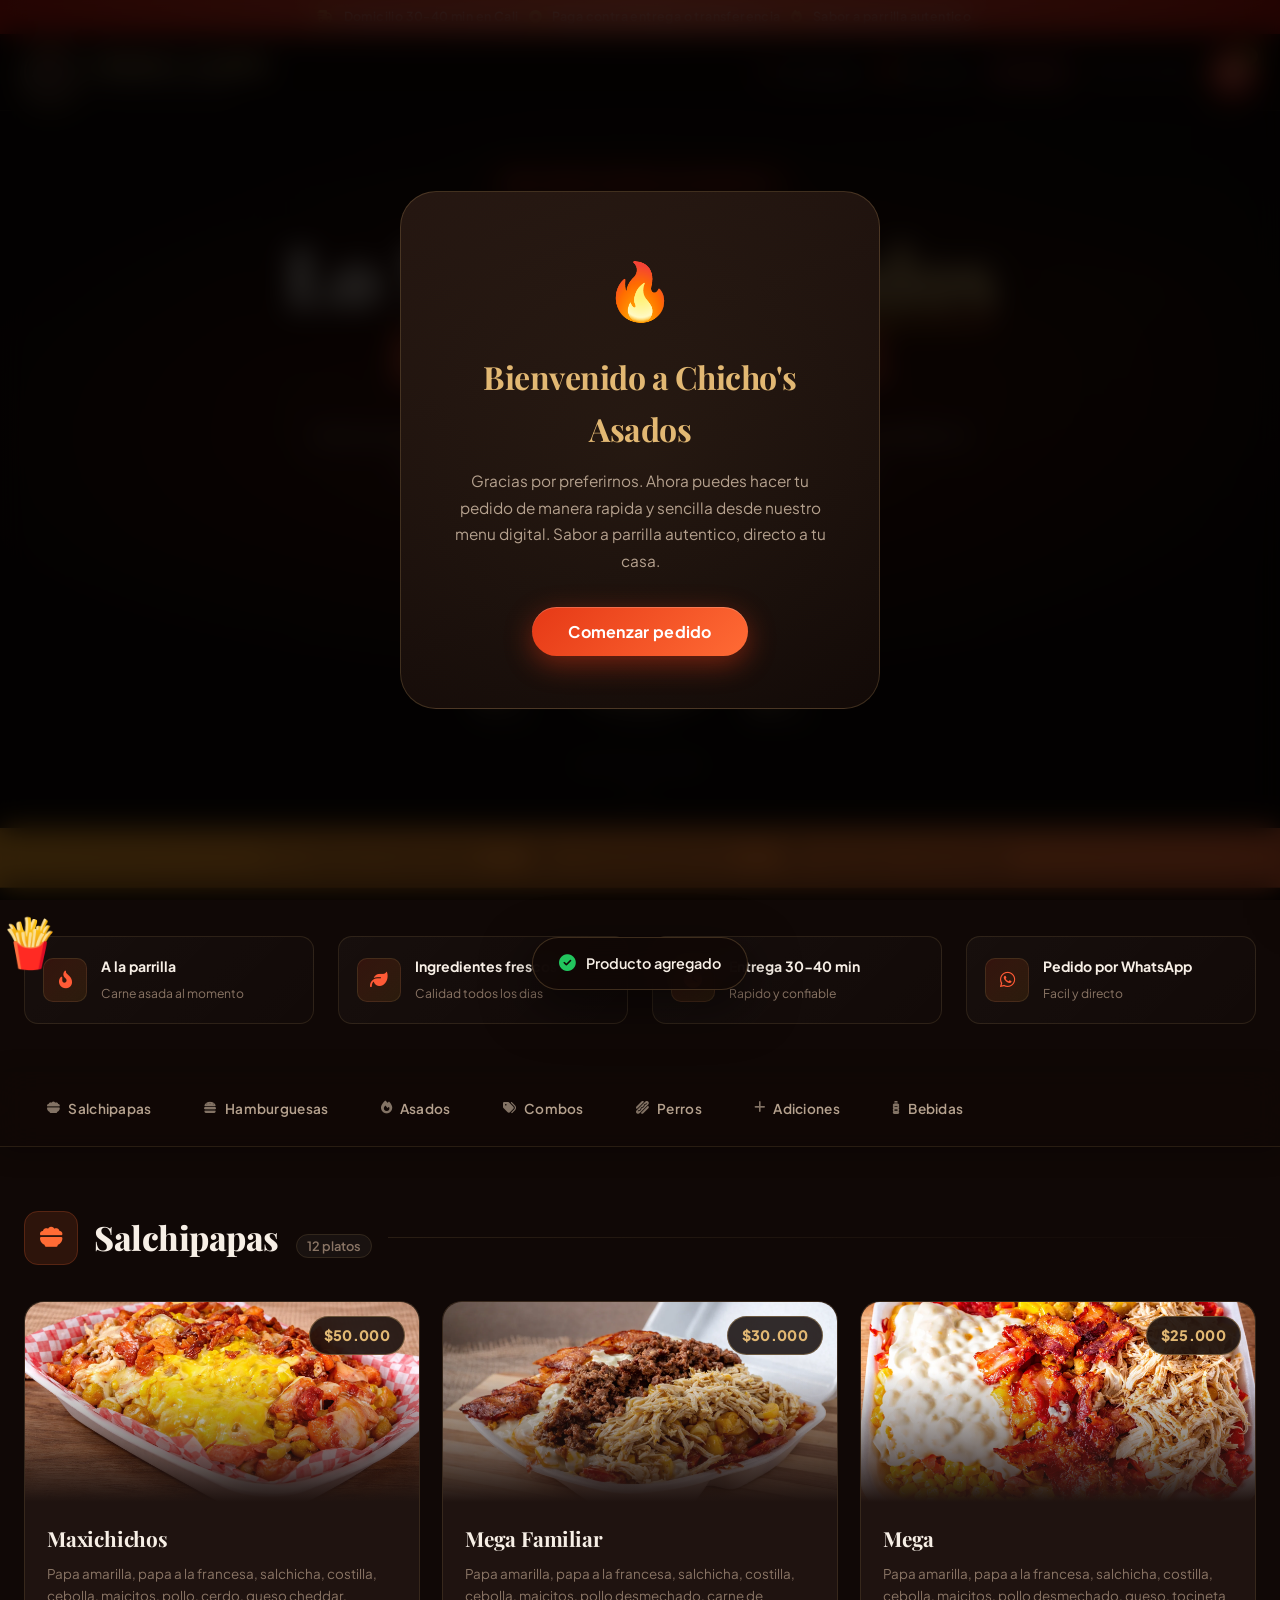
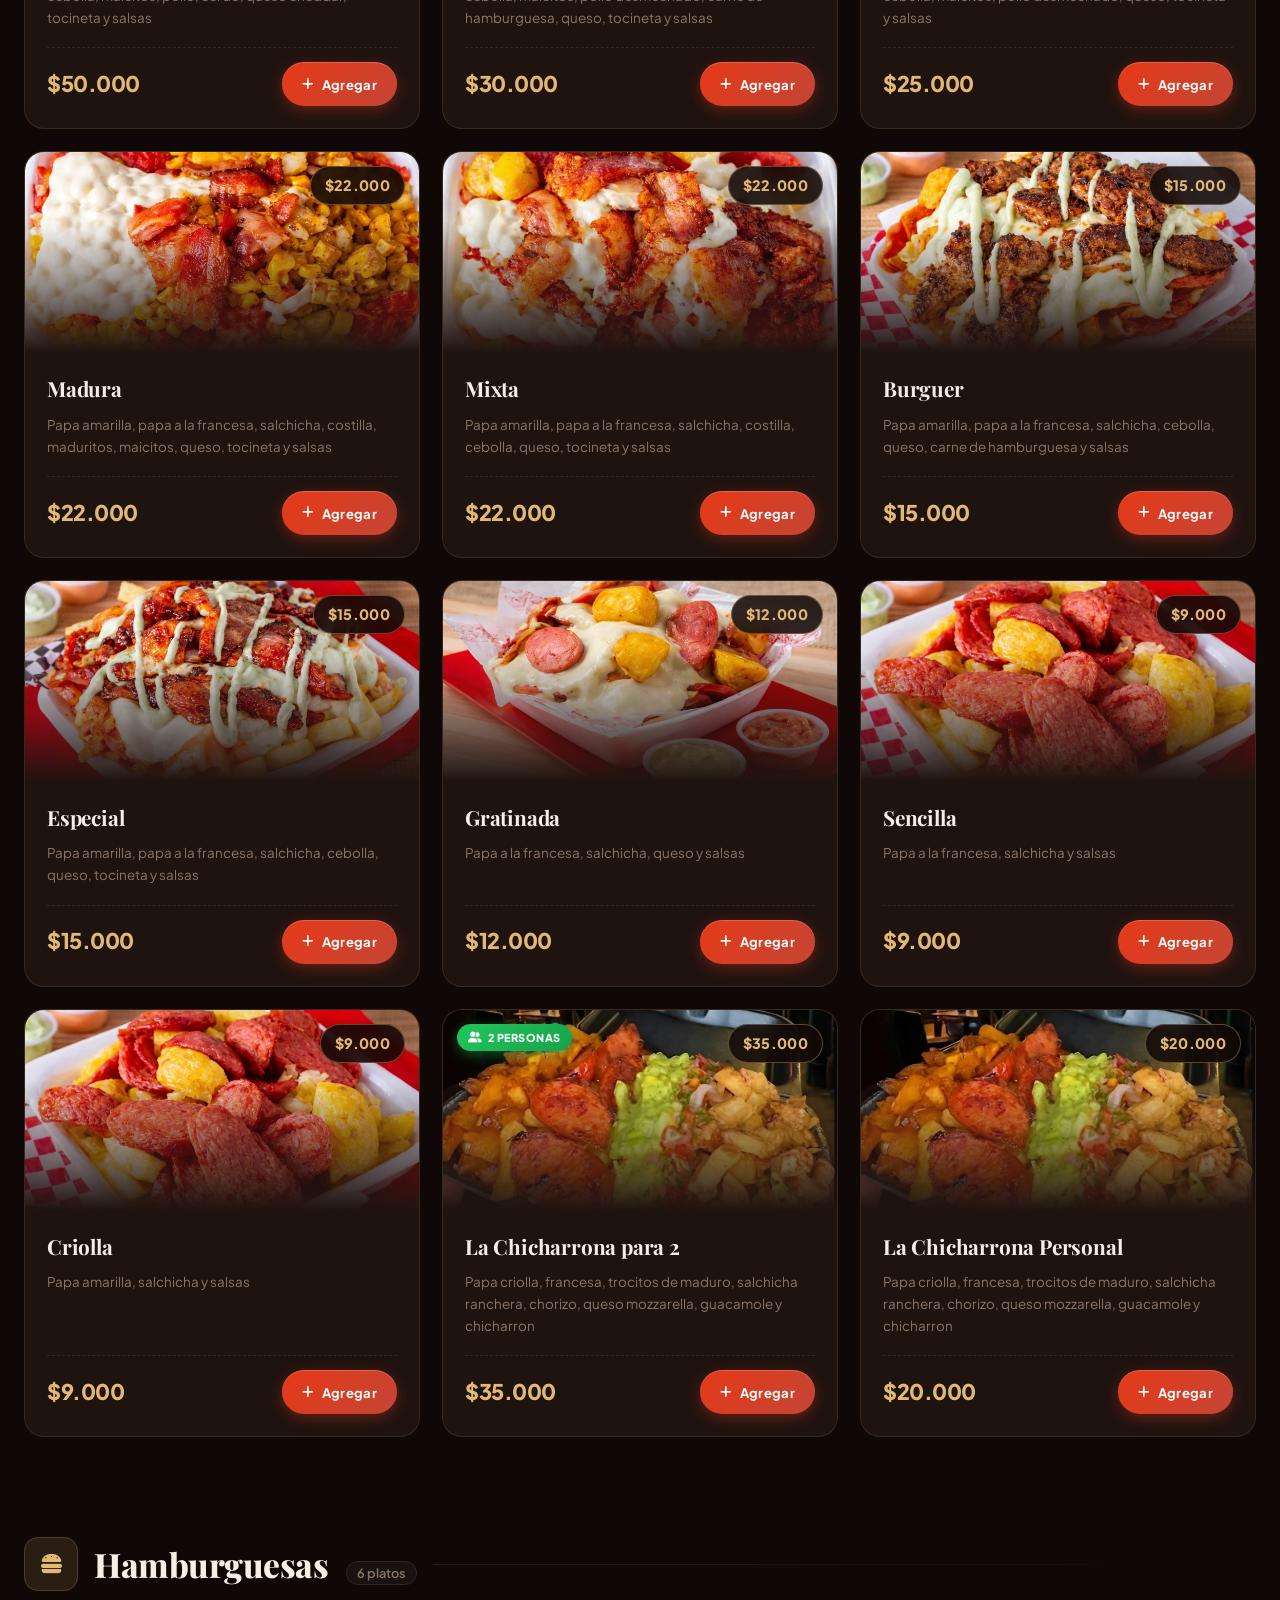
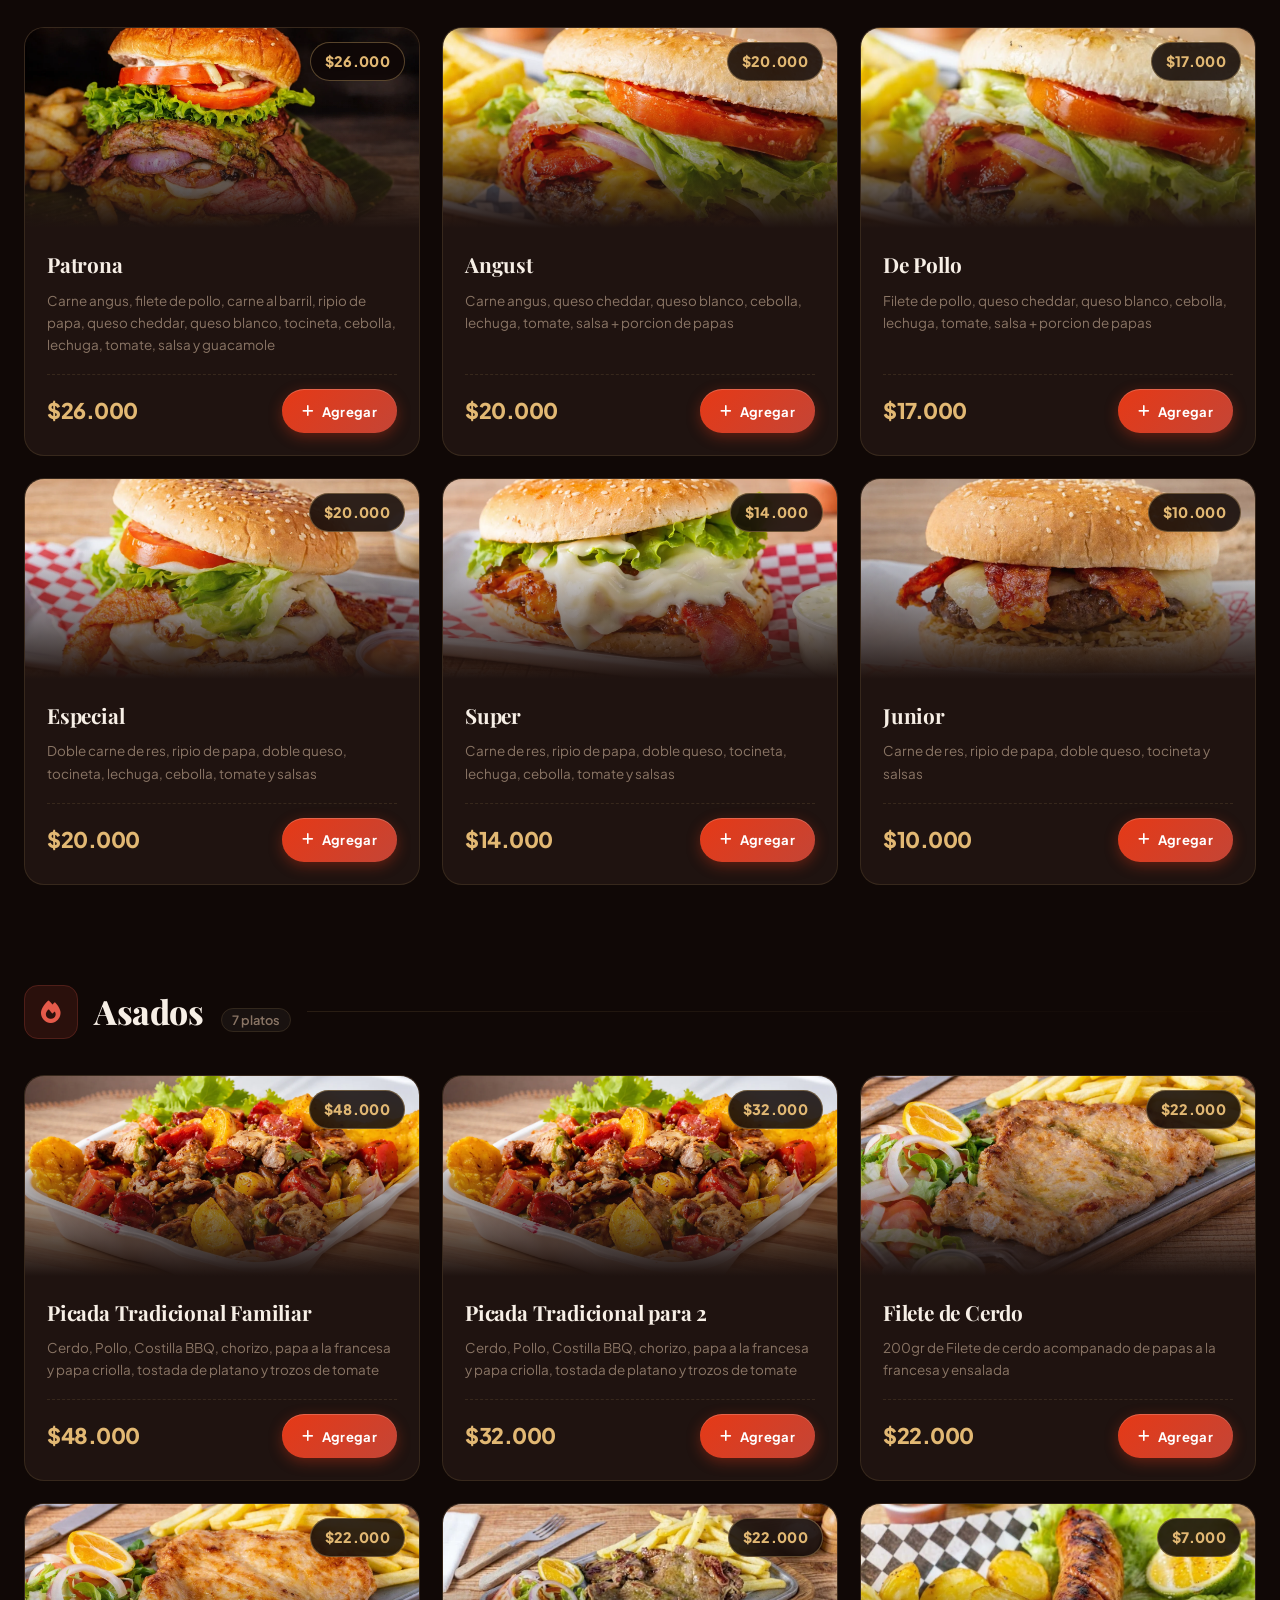
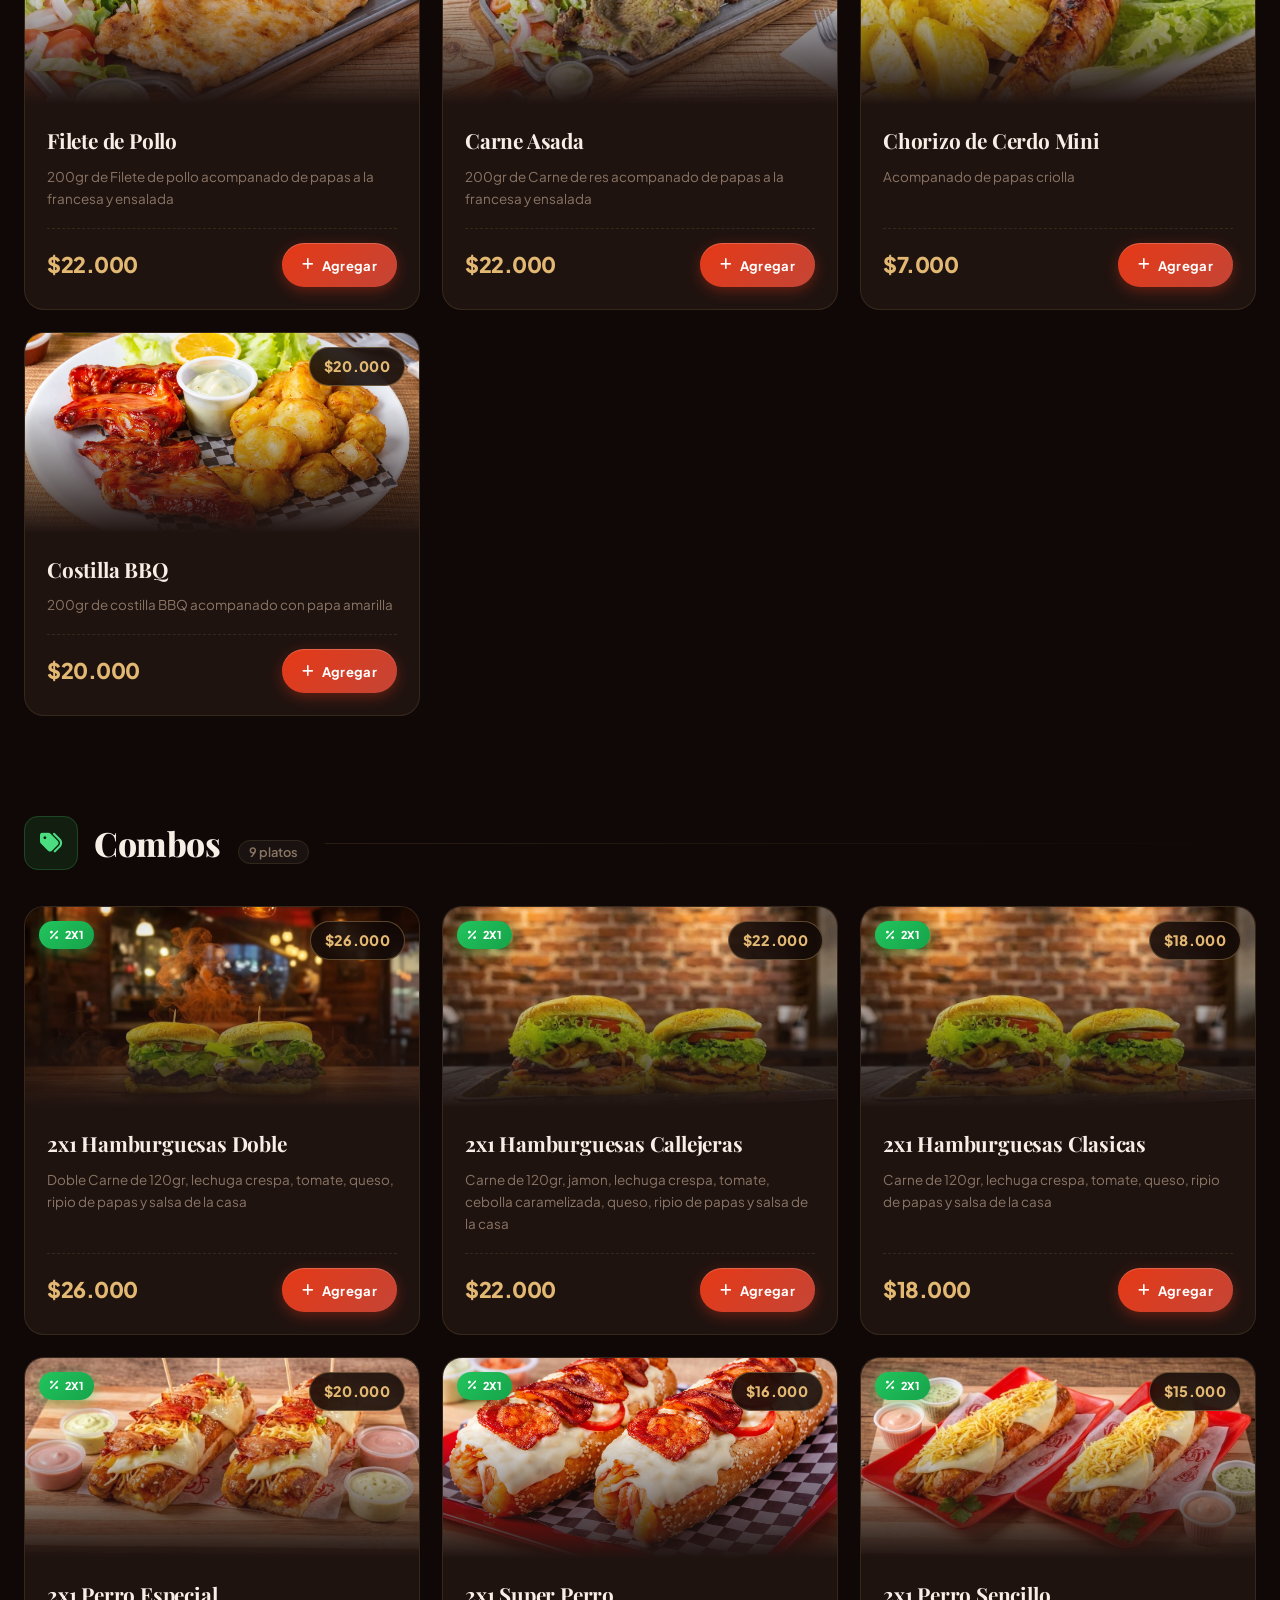
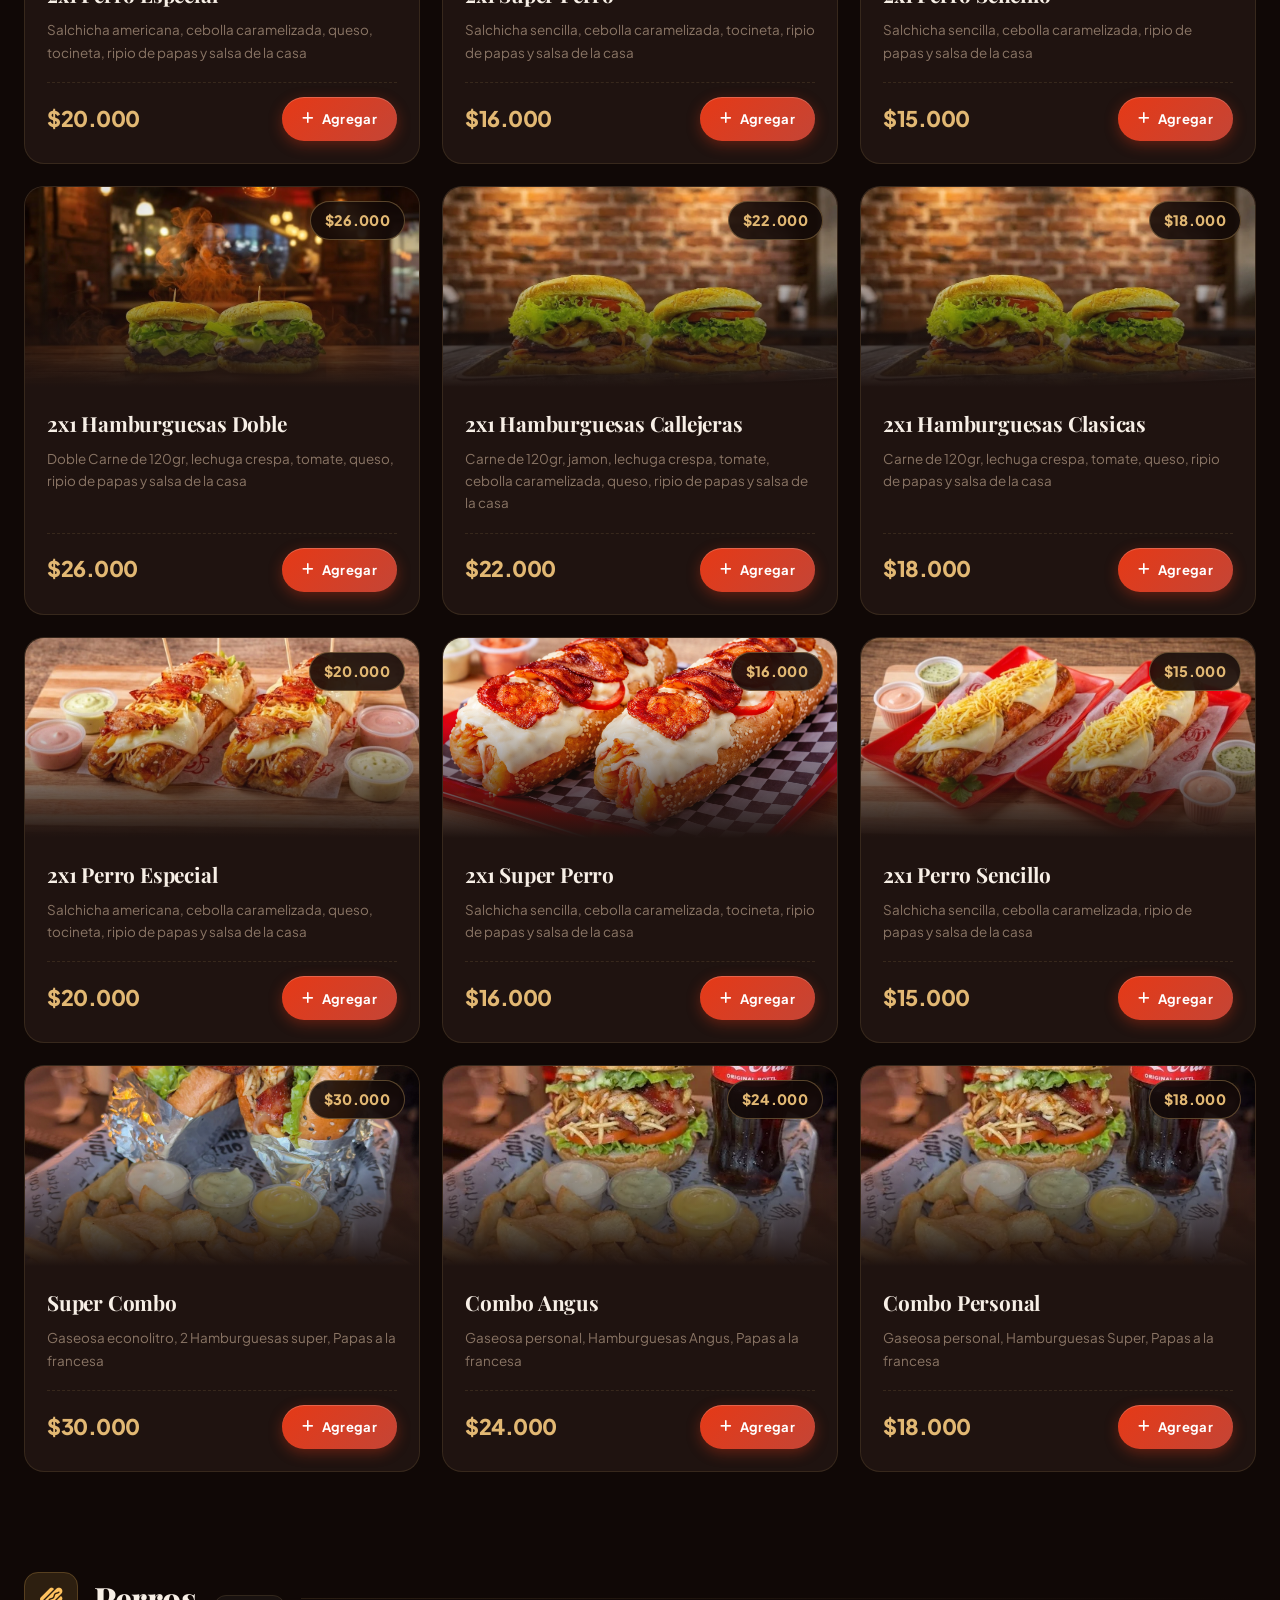
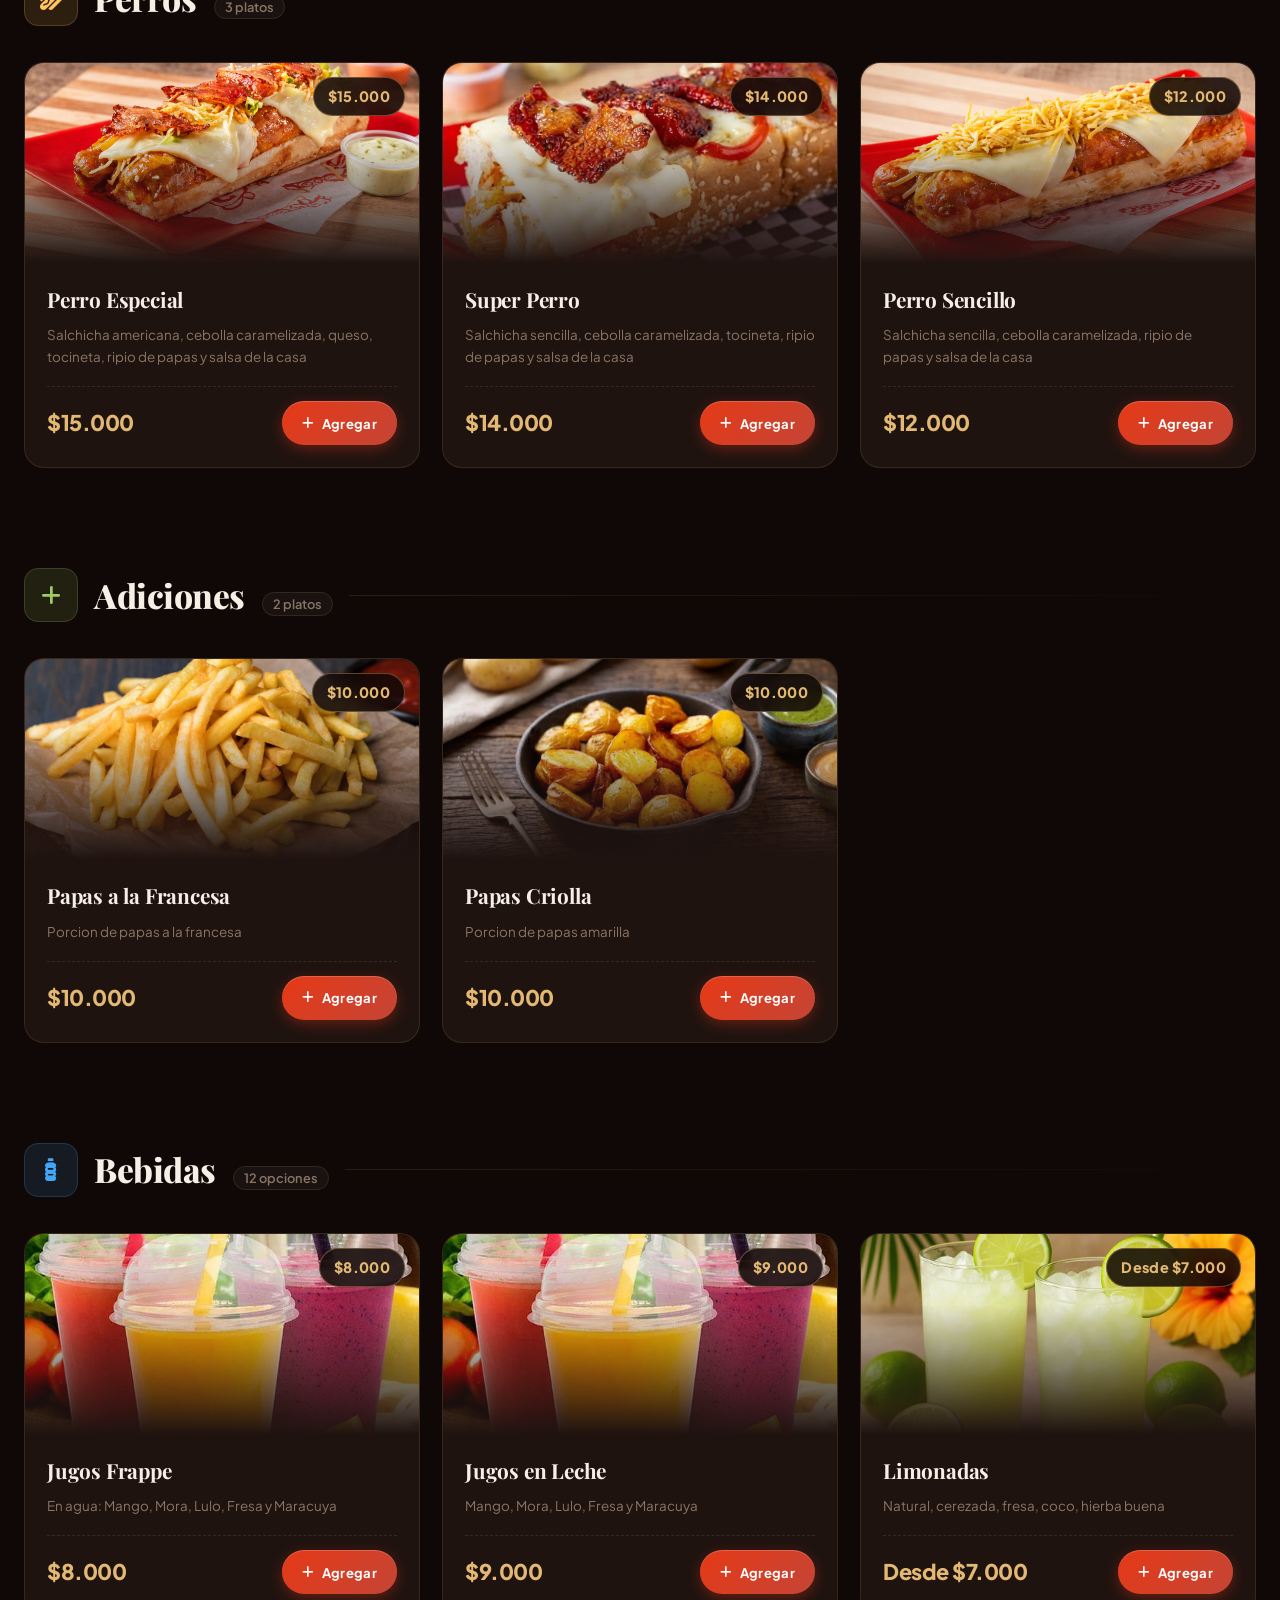
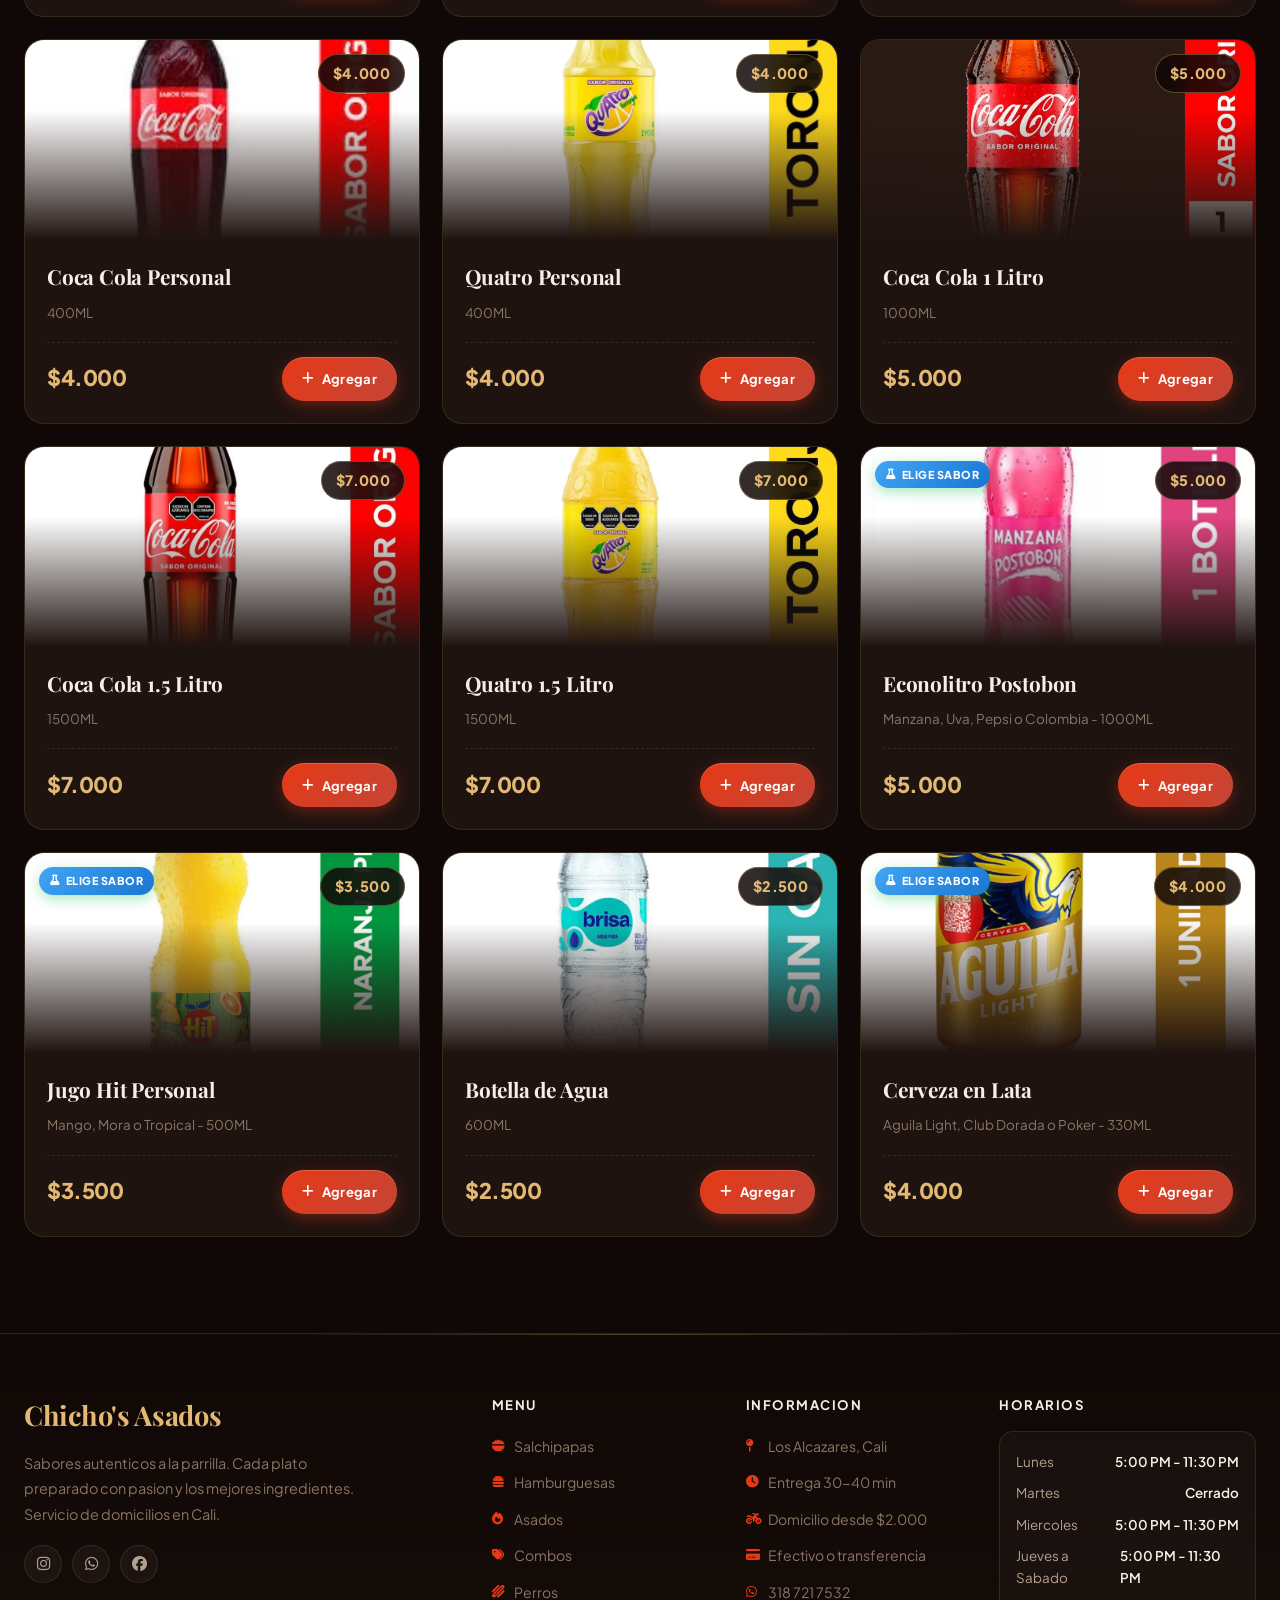
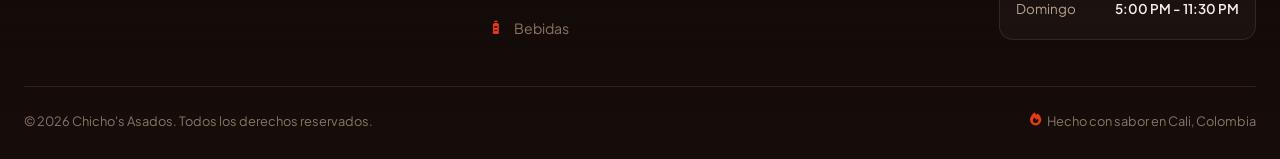
==== commit 83b58ce3: "arreglos" ====
--- a/index.html
+++ b/index.html
@@ -2148,13 +2148,8 @@
 <section id="Adiciones" class="menu-section">
     <div class="section-header"><div class="section-icon adiciones"><i class="fa-solid fa-plus"></i></div><h2 class="section-title">Adiciones <span class="count">2 platos</span></h2><div class="section-line"></div></div>
     <div class="products-grid">
-<<<<<<< HEAD
-        <div class="product-card" data-id="PapasFrancesa"><div class="product-card-img"><img src="img/productos/Adiciones/papas-fancesa.webp" alt="Porcion de papas a la francesa" class="product-img" loading="lazy" onerror="this.parentElement.style.background='linear-gradient(135deg,#2A1D19,#3D2E2A)'"><span class="price-tag">$9.000</span></div><div class="product-card-body"><h3 class="product-name">Porcion de papas a la francesa</h3><p class="product-desc">Porcion de papas a la francesa</p><div class="product-footer"><span class="product-price">$9.000</span><button class="add-btn"><i class="fa-solid fa-plus"></i> Agregar</button></div></div></div>
-        <div class="product-card" data-id="PapasCriolla"><div class="product-card-img"><img src="img/productos/Adiciones/papas-criollas.webp" alt="Porcion de papas amarilla" class="product-img" loading="lazy" onerror="this.parentElement.style.background='linear-gradient(135deg,#2A1D19,#3D2E2A)'"><span class="price-tag">$9.000</span></div><div class="product-card-body"><h3 class="product-name">Porcion de papas amarilla</h3><p class="product-desc">Porcion de papas amarilla</p><div class="product-footer"><span class="product-price">$9.000</span><button class="add-btn"><i class="fa-solid fa-plus"></i> Agregar</button></div></div></div>
-=======
         <div class="product-card" data-id="PapasFrancesa"><div class="product-card-img"><img src="img/productos/adiciones/papas-fancesa.webp" alt="Papas a la Francesa" class="product-img" loading="lazy" onerror="this.parentElement.style.background='linear-gradient(135deg,#2A1D19,#3D2E2A)'"><span class="price-tag">$10.000</span></div><div class="product-card-body"><h3 class="product-name">Papas a la Francesa</h3><p class="product-desc">Porcion de papas a la francesa</p><div class="product-footer"><span class="product-price">$10.000</span><button class="add-btn"><i class="fa-solid fa-plus"></i> Agregar</button></div></div></div>
         <div class="product-card" data-id="PapasCriolla"><div class="product-card-img"><img src="img/productos/adiciones/papas-criollas.webp" alt="Papas Criolla" class="product-img" loading="lazy" onerror="this.parentElement.style.background='linear-gradient(135deg,#2A1D19,#3D2E2A)'"><span class="price-tag">$10.000</span></div><div class="product-card-body"><h3 class="product-name">Papas Criolla</h3><p class="product-desc">Porcion de papas amarilla</p><div class="product-footer"><span class="product-price">$10.000</span><button class="add-btn"><i class="fa-solid fa-plus"></i> Agregar</button></div></div></div>
->>>>>>> 93f11da3bcd0035ead717e432c34b7346a8a8644
     </div>
 </section>
 
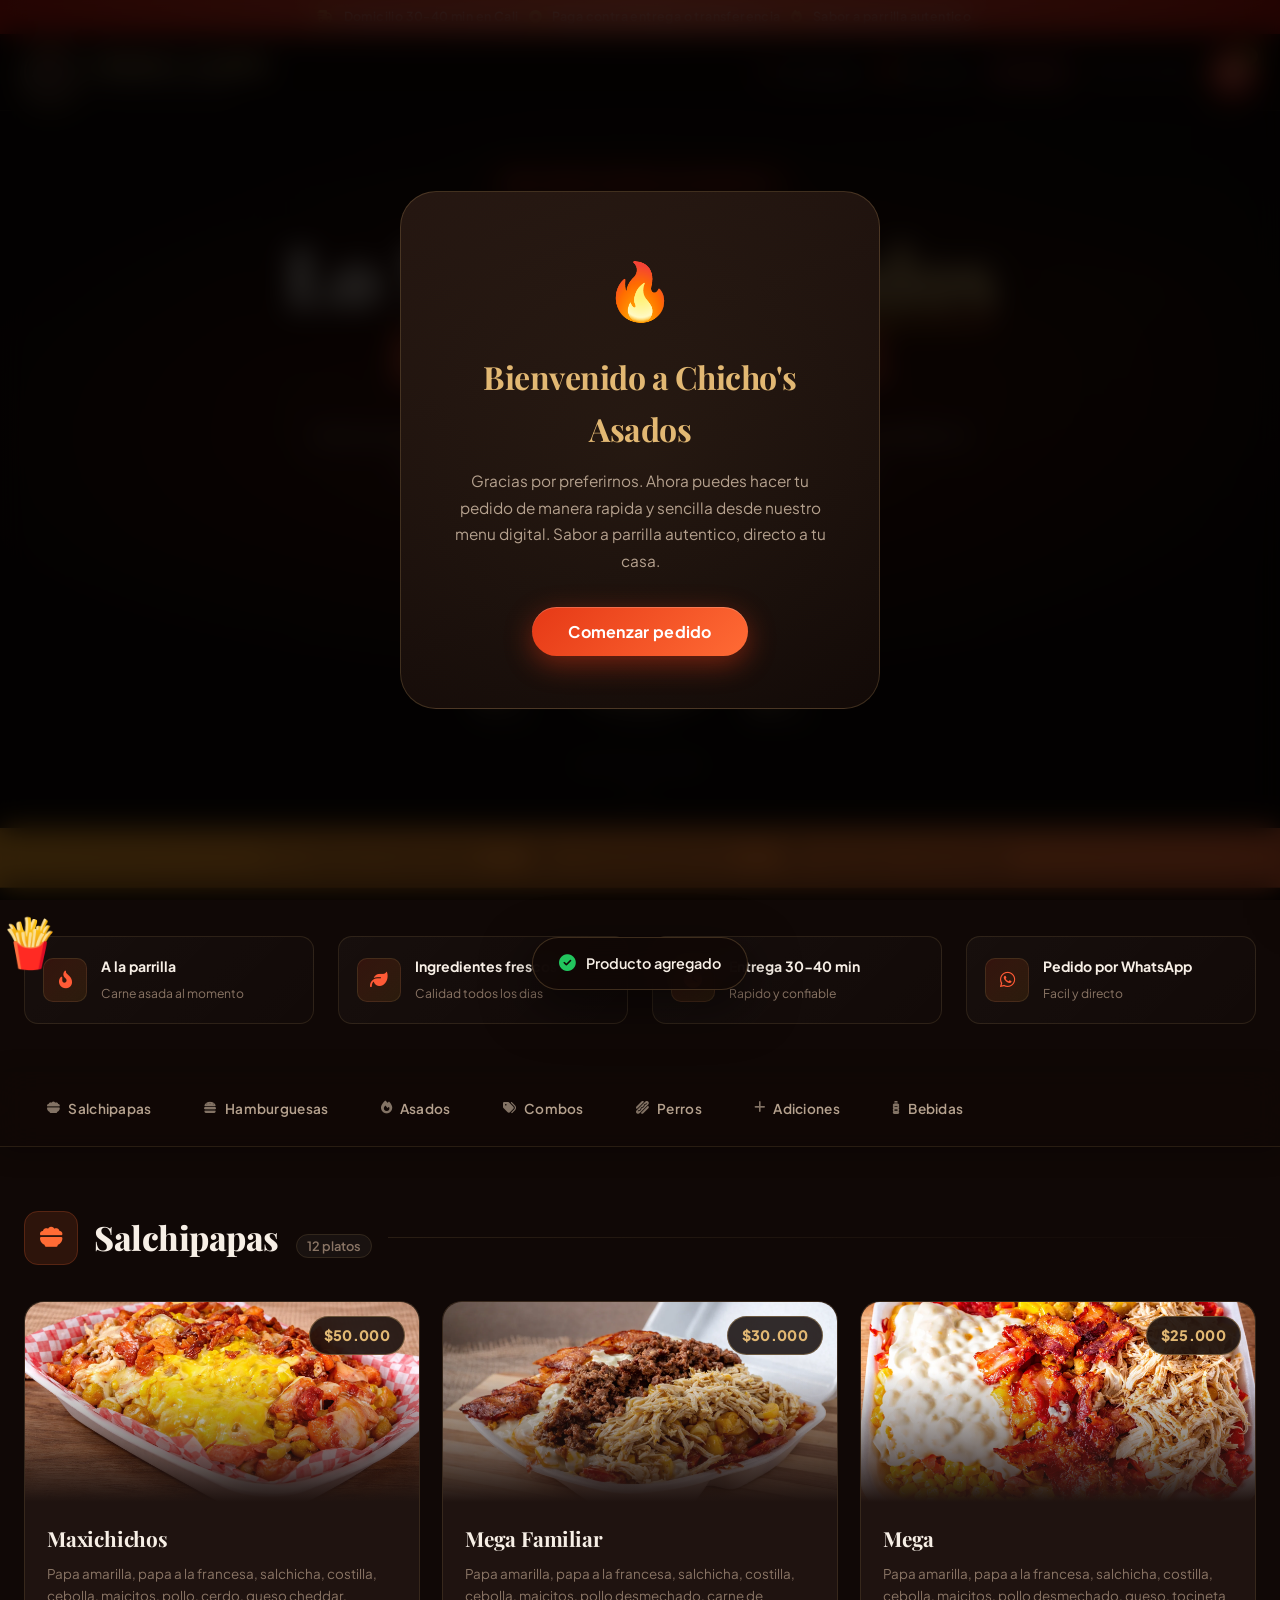
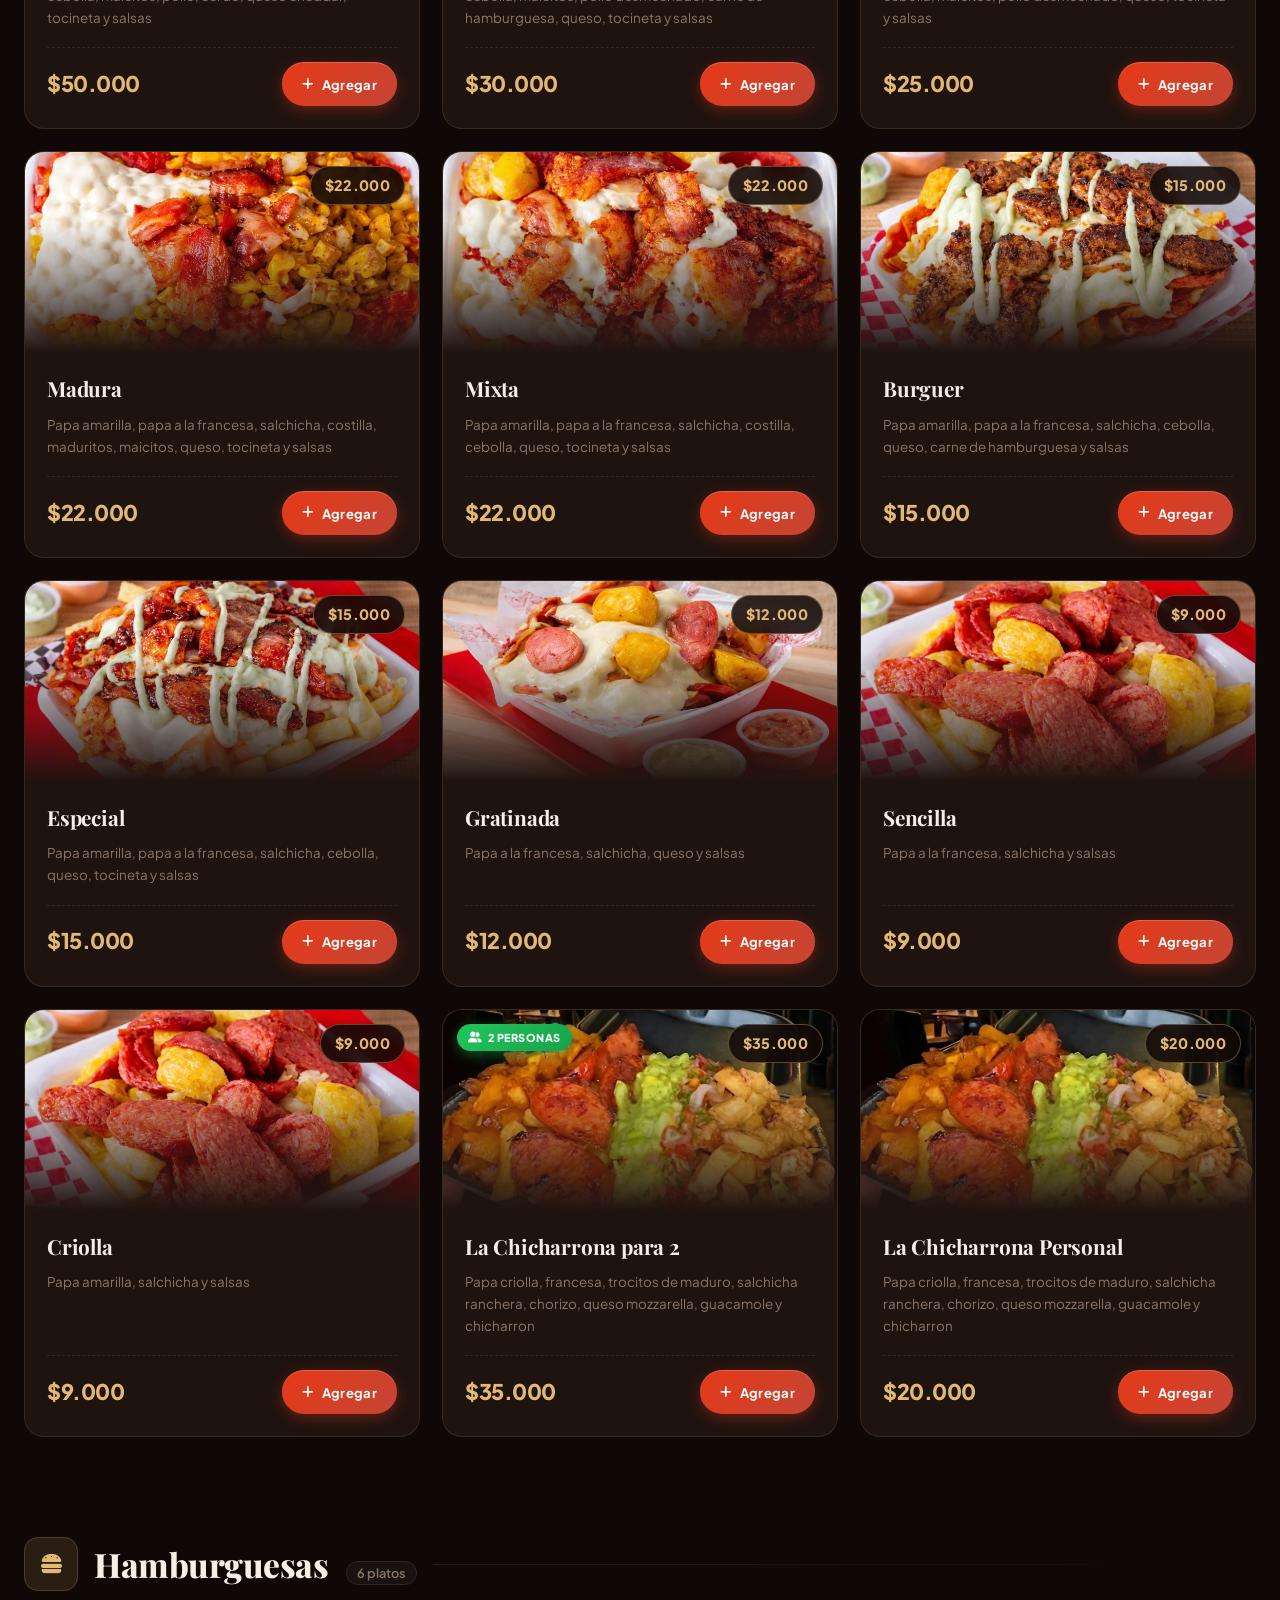
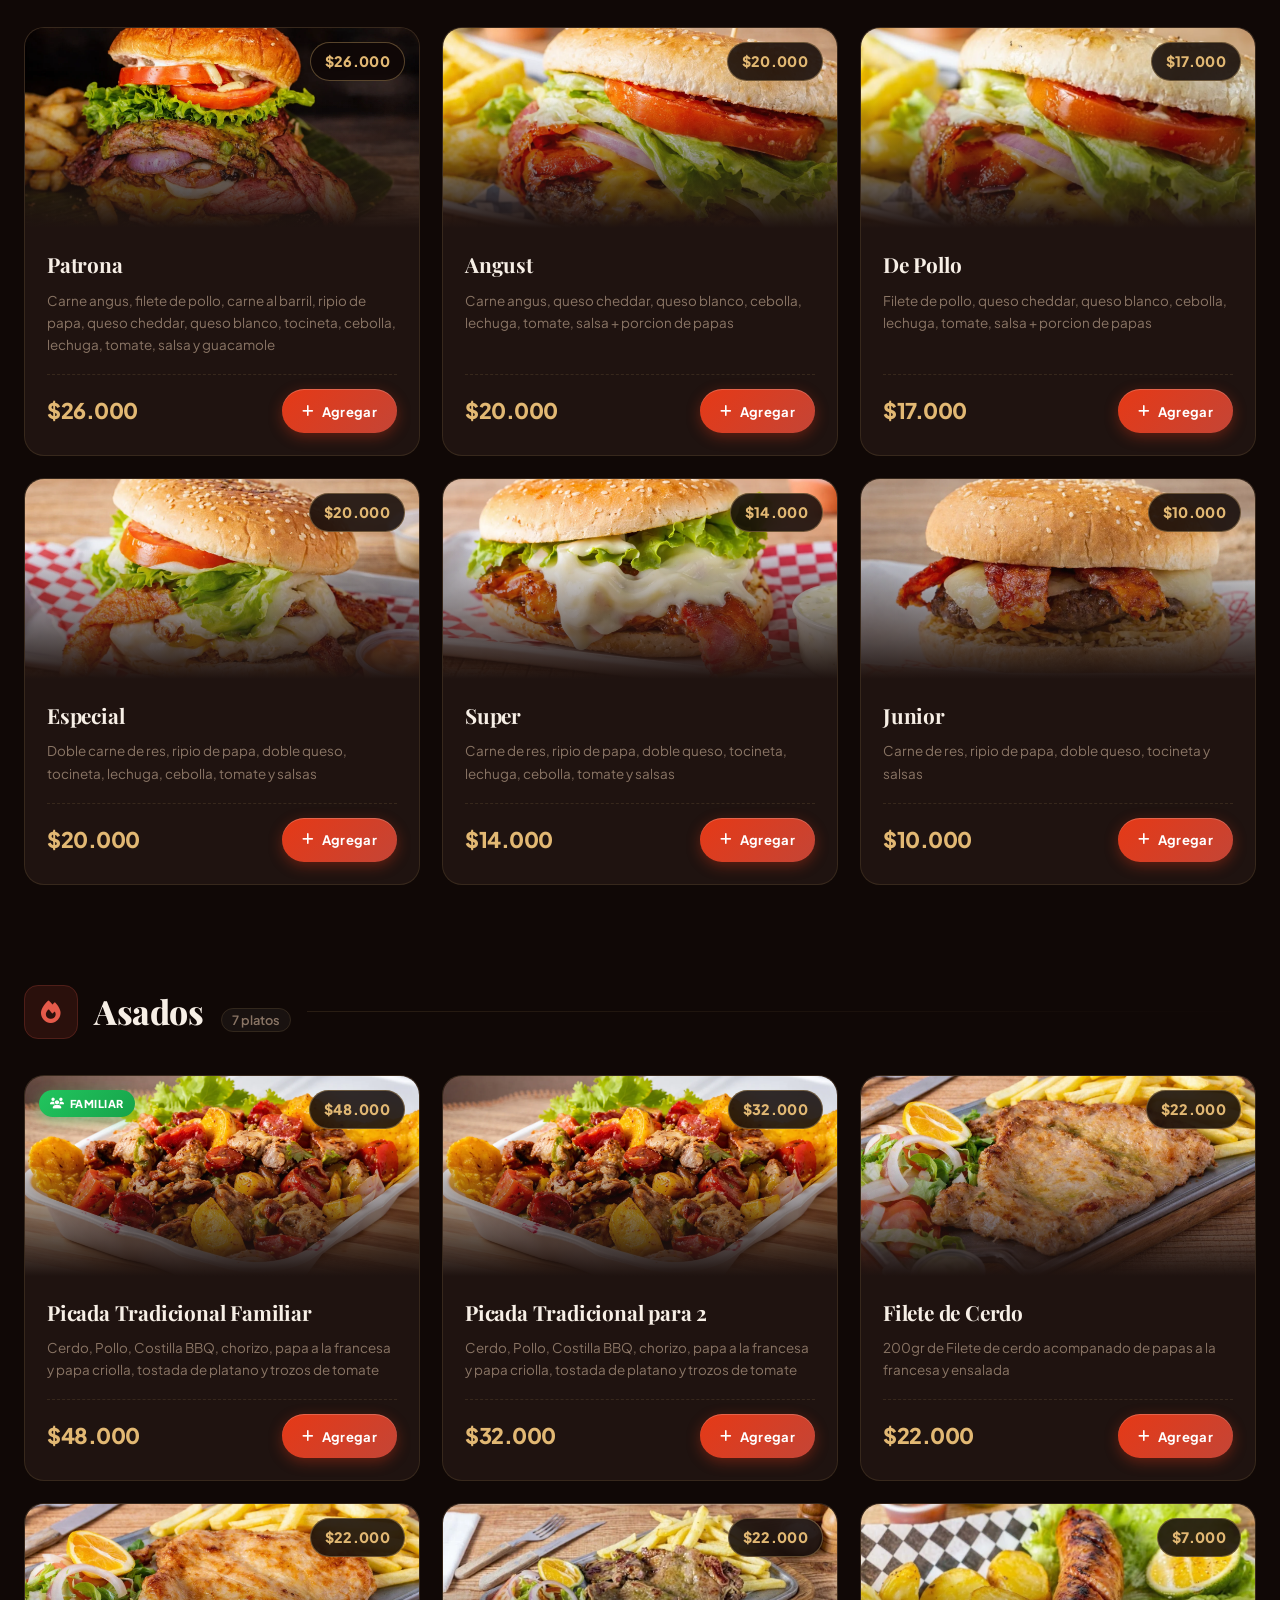
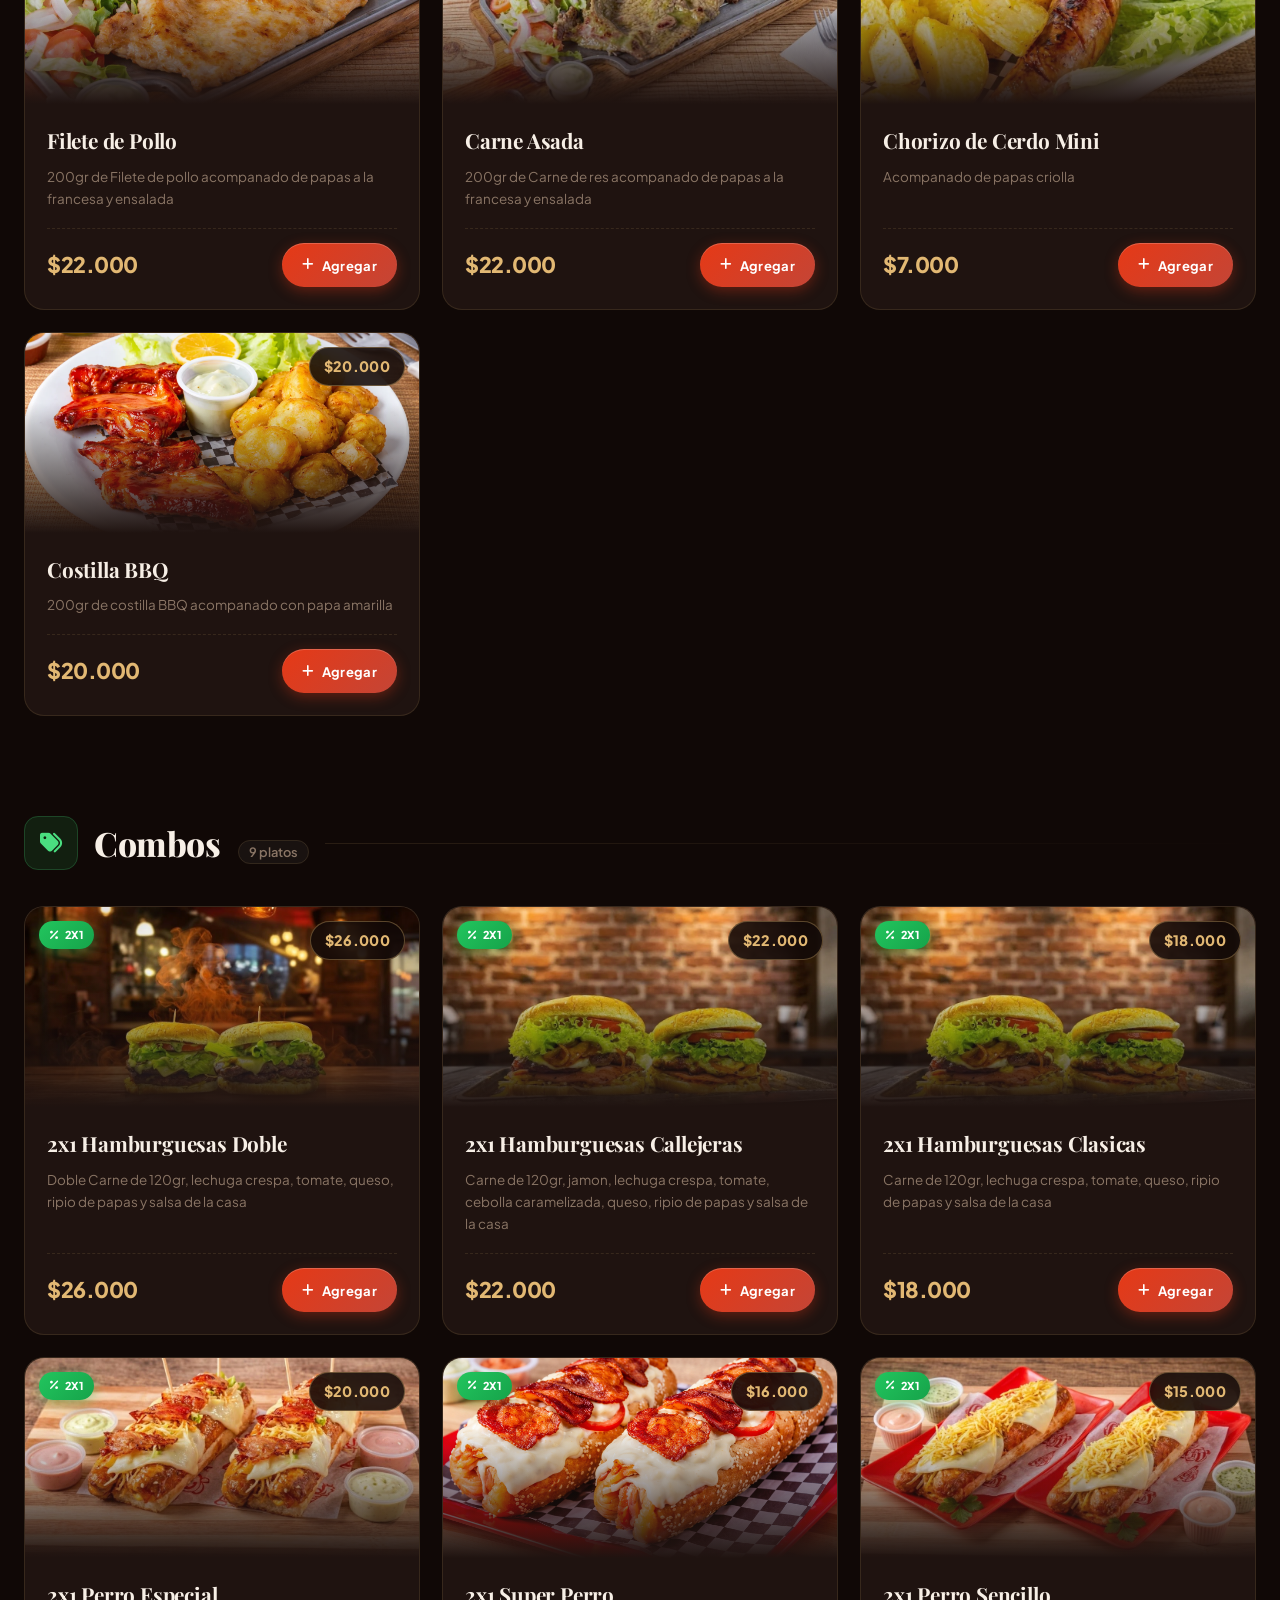
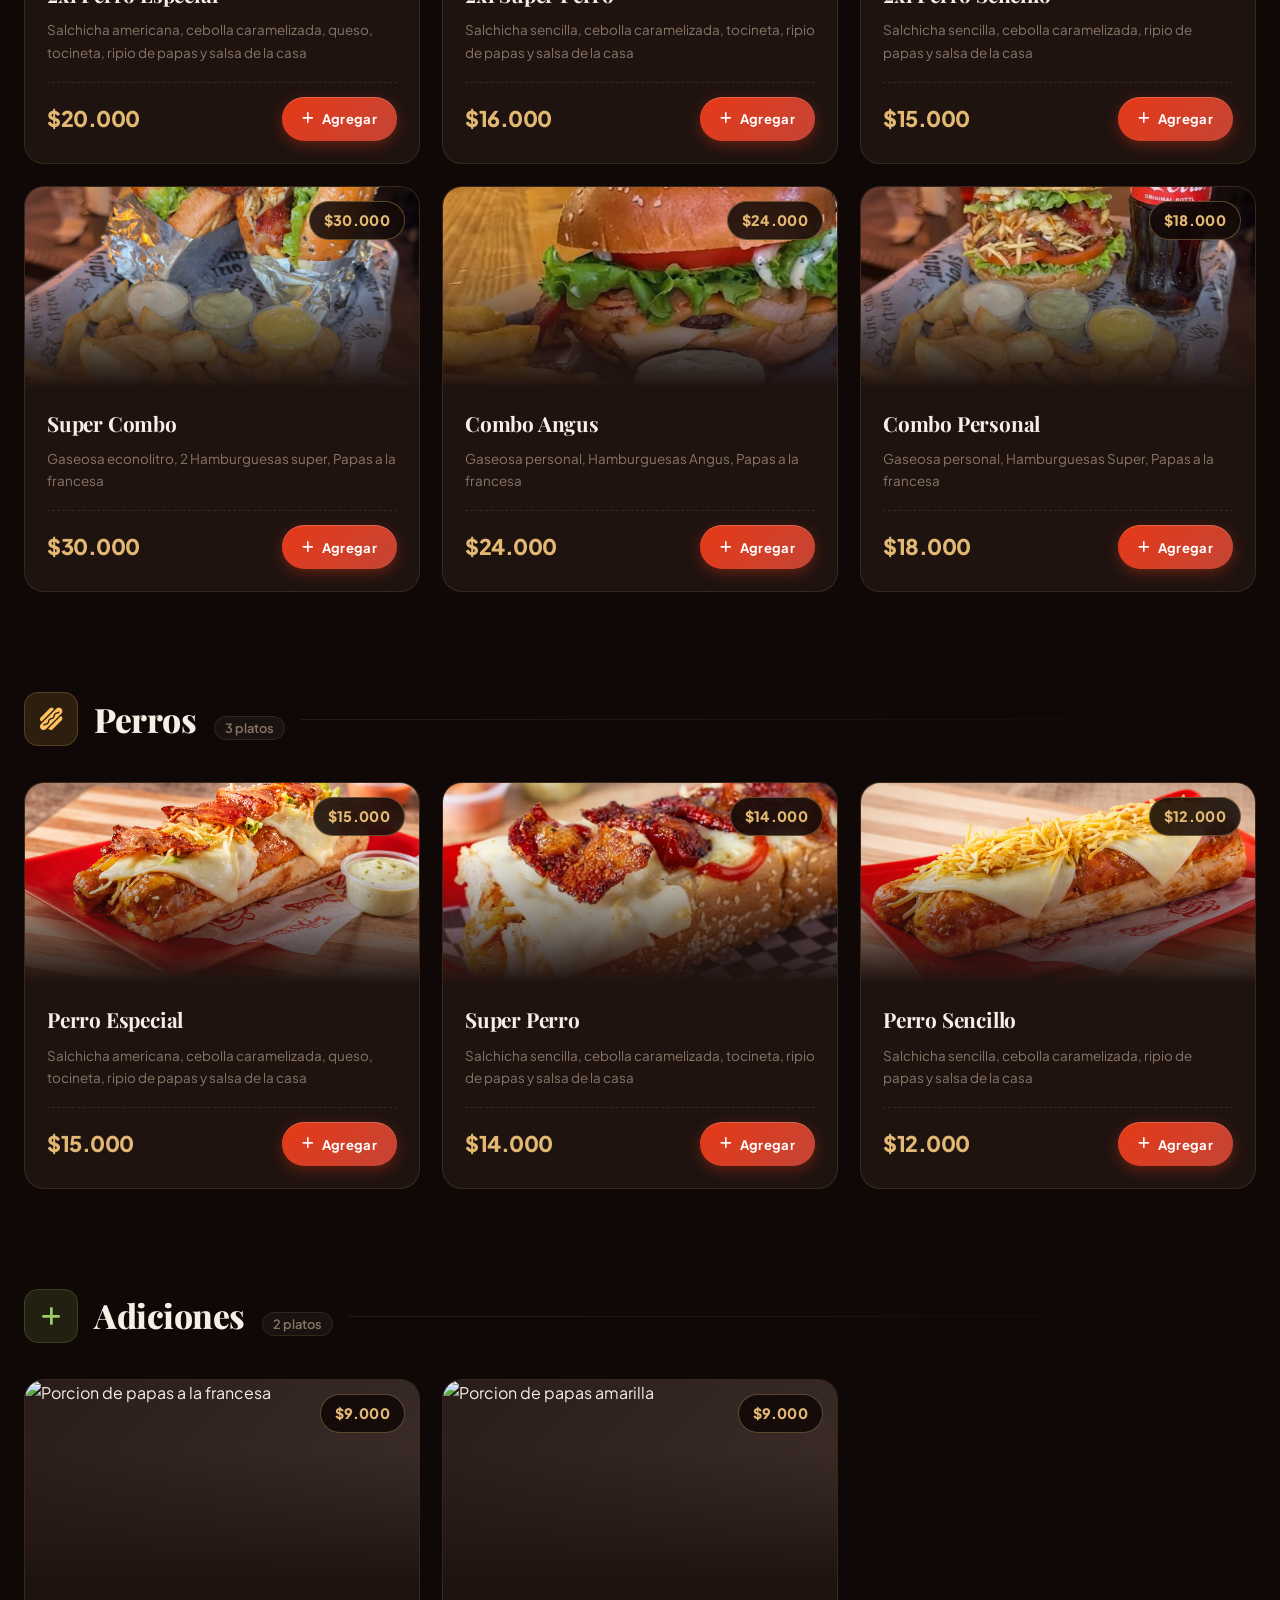
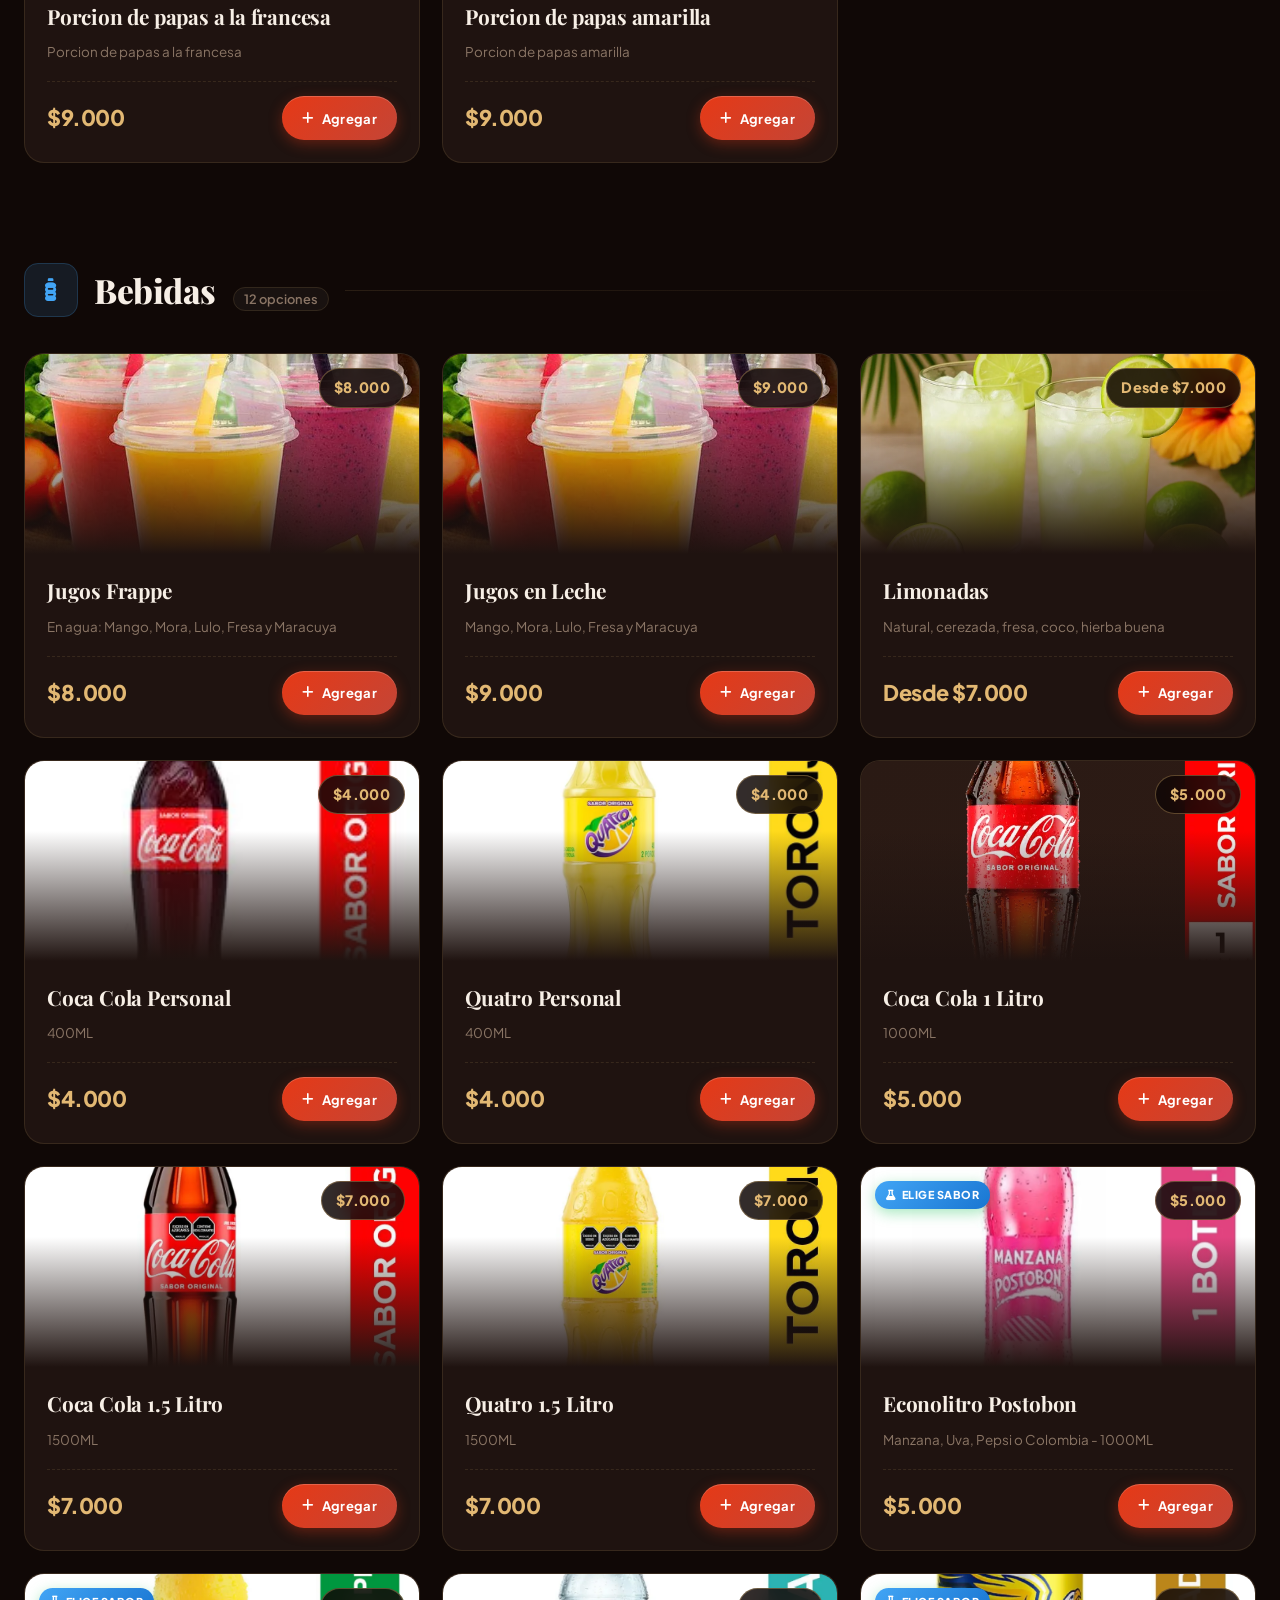
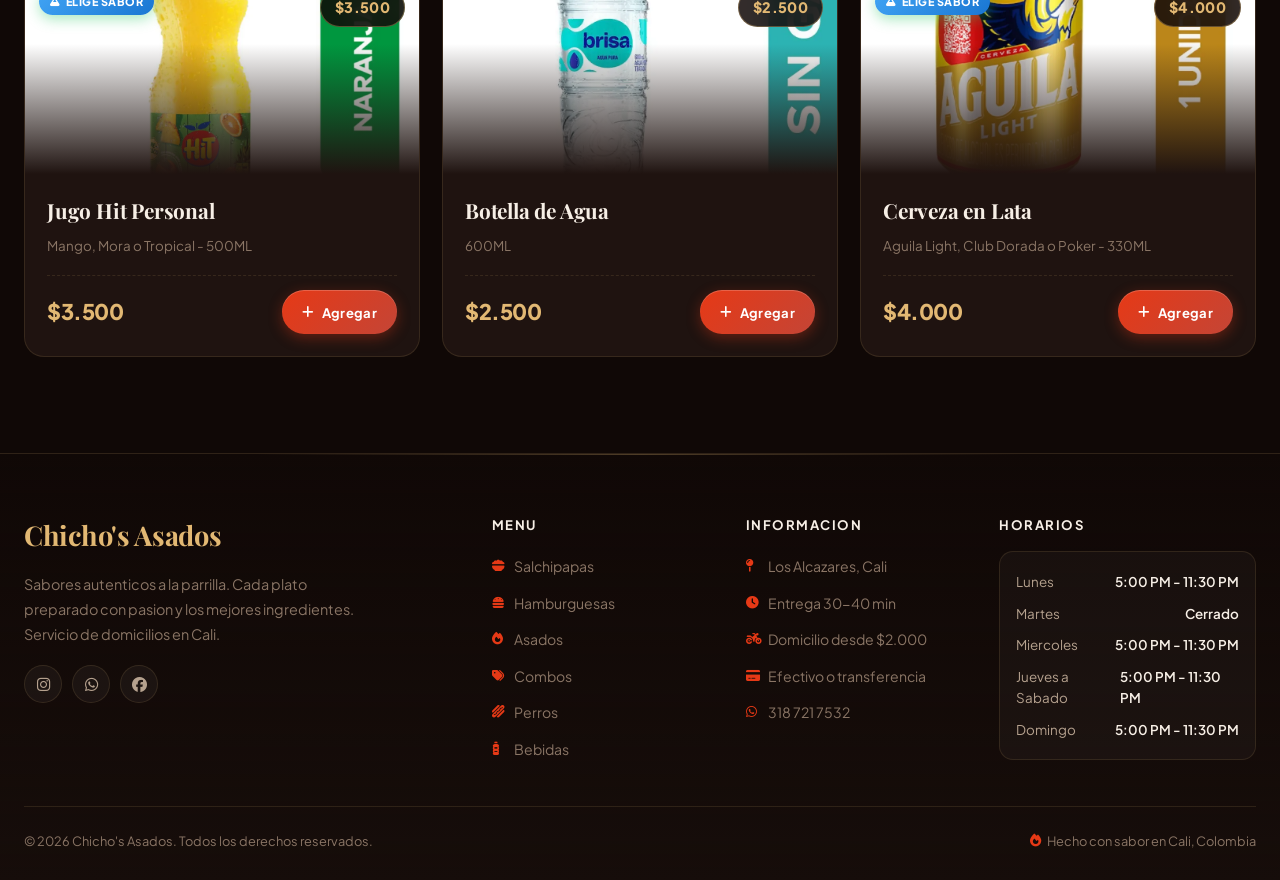
==== commit 990843ab: "promocionlasele" ====
--- a/index.html
+++ b/index.html
@@ -91,6 +91,28 @@
   position:fixed;top:0;left:0;right:0;
   z-index:1001;
   overflow:hidden;
+  transition:all 0.4s ease;
+}
+.top-bar.has-promo{
+  background:linear-gradient(90deg,#7C2D12,#DC2626,#F59E0B,#DC2626,#7C2D12);
+  background-size:200% 100%;
+  animation:promo-gradient 4s linear infinite;
+  font-weight:700;
+  padding:8px 24px;
+}
+@keyframes promo-gradient{
+  0%{background-position:0% 50%}
+  50%{background-position:100% 50%}
+  100%{background-position:0% 50%}
+}
+.top-bar .promo-icon{
+  display:inline-block;
+  animation:promo-bounce 1.2s ease-in-out infinite;
+  margin-right:6px;
+}
+@keyframes promo-bounce{
+  0%,100%{transform:translateY(0) rotate(0)}
+  50%{transform:translateY(-3px) rotate(-8deg)}
 }
 .top-bar::before{
   content:'';
@@ -933,6 +955,48 @@
   margin-top:10px;font-weight:500;
 }
 .domicilio-line .domicilio-cost{color:var(--gold);font-weight:700;font-family:'Plus Jakarta Sans',sans-serif}
+
+/* Discount line in cart */
+.cart-discount-line{
+  display:flex;justify-content:space-between;align-items:center;
+  padding:10px 14px;
+  margin:10px 0;
+  background:linear-gradient(135deg,rgba(34,197,94,0.12),rgba(34,197,94,0.04));
+  border:1px solid rgba(34,197,94,0.3);
+  border-radius:var(--radius-sm);
+  font-size:0.82rem;
+}
+.cart-discount-line .discount-label{
+  color:#86EFAC;font-weight:600;
+  display:flex;align-items:center;gap:7px;
+}
+.cart-discount-line .discount-label i{color:#4ADE80;font-size:0.85rem}
+.cart-discount-line .discount-value{
+  color:#4ADE80;font-weight:800;
+  font-family:'Plus Jakarta Sans',sans-serif;
+}
+.cart-subtotal-line{
+  display:flex;justify-content:space-between;
+  padding:6px 0;font-size:0.82rem;
+  color:var(--text-muted);font-weight:500;
+}
+.cart-subtotal-line .subtotal-value{
+  color:var(--text-light);font-weight:600;
+  font-family:'Plus Jakarta Sans',sans-serif;
+}
+
+/* Promo badge in cart header */
+.cart-promo-badge{
+  display:flex;align-items:center;gap:8px;
+  padding:8px 12px;margin:0 18px 12px;
+  background:linear-gradient(135deg,rgba(245,158,11,0.15),rgba(220,38,38,0.1));
+  border:1px solid rgba(245,158,11,0.35);
+  border-radius:var(--radius-sm);
+  font-size:0.76rem;color:var(--accent-light);
+  font-weight:600;line-height:1.4;
+}
+.cart-promo-badge i{color:var(--accent);font-size:0.9rem;flex-shrink:0;animation:promo-bounce 1.5s ease-in-out infinite}
+
 .cart-total{
   padding:16px 26px;
   border-top:1px solid var(--border-subtle);
@@ -2102,7 +2166,7 @@
 <section id="Asados" class="menu-section">
     <div class="section-header"><div class="section-icon asados"><i class="fa-solid fa-fire"></i></div><h2 class="section-title">Asados <span class="count">7 platos</span></h2><div class="section-line"></div></div>
     <div class="products-grid">
-        <div class="product-card" data-id="PicadaTradicionalFamiliar"><div class="product-card-img"><img src="img/productos/Asados/picadatradicional.webp" alt="Picada Tradicional Familiar" class="product-img" loading="lazy" onerror="this.parentElement.style.background='linear-gradient(135deg,#2A1D19,#3D2E2A)'"><span class="price-tag">$48.000</span></div><div class="product-card-body"><h3 class="product-name">Picada Tradicional Familiar</h3><p class="product-desc">Cerdo, Pollo, Costilla BBQ, chorizo, papa a la francesa y papa criolla, tostada de platano y trozos de tomate</p><div class="product-footer"><span class="product-price">$48.000</span><button class="add-btn"><i class="fa-solid fa-plus"></i> Agregar</button></div></div></div>
+        <div class="product-card" data-id="PicadaTradicionalFamiliar"><div class="product-card-img"><img src="img/productos/Asados/picadatradicional.webp" alt="Picada Tradicional Familiar" class="product-img" loading="lazy" onerror="this.parentElement.style.background='linear-gradient(135deg,#2A1D19,#3D2E2A)'"><span class="combo-badge"><i class="fa-solid fa-users"></i> Familiar</span><span class="price-tag">$48.000</span></div><div class="product-card-body"><h3 class="product-name">Picada Tradicional Familiar</h3><p class="product-desc">Cerdo, Pollo, Costilla BBQ, chorizo, papa a la francesa y papa criolla, tostada de platano y trozos de tomate</p><div class="product-footer"><span class="product-price">$48.000</span><button class="add-btn"><i class="fa-solid fa-plus"></i> Agregar</button></div></div></div>
         <div class="product-card" data-id="PicadaTradicionalDos"><div class="product-card-img"><img src="img/productos/Asados/picadatradicional.webp" alt="Picada Tradicional para 2" class="product-img" loading="lazy" onerror="this.parentElement.style.background='linear-gradient(135deg,#2A1D19,#3D2E2A)'"><span class="price-tag">$32.000</span></div><div class="product-card-body"><h3 class="product-name">Picada Tradicional para 2</h3><p class="product-desc">Cerdo, Pollo, Costilla BBQ, chorizo, papa a la francesa y papa criolla, tostada de platano y trozos de tomate</p><div class="product-footer"><span class="product-price">$32.000</span><button class="add-btn"><i class="fa-solid fa-plus"></i> Agregar</button></div></div></div>
         <div class="product-card" data-id="FileteCerdo"><div class="product-card-img"><img src="img/productos/Asados/filete de cerdo.webp" alt="Filete de Cerdo" class="product-img" loading="lazy" onerror="this.parentElement.style.background='linear-gradient(135deg,#2A1D19,#3D2E2A)'"><span class="price-tag">$22.000</span></div><div class="product-card-body"><h3 class="product-name">Filete de Cerdo</h3><p class="product-desc">200gr de Filete de cerdo acompanado de papas a la francesa y ensalada</p><div class="product-footer"><span class="product-price">$22.000</span><button class="add-btn"><i class="fa-solid fa-plus"></i> Agregar</button></div></div></div>
         <div class="product-card" data-id="FiletePollo"><div class="product-card-img"><img src="img/productos/Asados/filete de pollo.webp" alt="Filete de Pollo" class="product-img" loading="lazy" onerror="this.parentElement.style.background='linear-gradient(135deg,#2A1D19,#3D2E2A)'"><span class="price-tag">$22.000</span></div><div class="product-card-body"><h3 class="product-name">Filete de Pollo</h3><p class="product-desc">200gr de Filete de pollo acompanado de papas a la francesa y ensalada</p><div class="product-footer"><span class="product-price">$22.000</span><button class="add-btn"><i class="fa-solid fa-plus"></i> Agregar</button></div></div></div>
@@ -2122,14 +2186,8 @@
         <div class="product-card" data-id="Dosx1PerroEspecial"><div class="product-card-img"><img src="img/productos/combos/2x1perroespecial.webp" alt="2x1 Perro Especial" class="product-img" loading="lazy" onerror="this.parentElement.style.background='linear-gradient(135deg,#2A1D19,#3D2E2A)'"><span class="combo-badge"><i class="fa-solid fa-percent"></i> 2x1</span><span class="price-tag">$20.000</span></div><div class="product-card-body"><h3 class="product-name">2x1 Perro Especial</h3><p class="product-desc">Salchicha americana, cebolla caramelizada, queso, tocineta, ripio de papas y salsa de la casa</p><div class="product-footer"><span class="product-price">$20.000</span><button class="add-btn"><i class="fa-solid fa-plus"></i> Agregar</button></div></div></div>
         <div class="product-card" data-id="Dosx1SuperPerro"><div class="product-card-img"><img src="img/productos/combos/2X1Superperro.webp" alt="2x1 Super Perro" class="product-img" loading="lazy" onerror="this.parentElement.style.background='linear-gradient(135deg,#2A1D19,#3D2E2A)'"><span class="combo-badge"><i class="fa-solid fa-percent"></i> 2x1</span><span class="price-tag">$16.000</span></div><div class="product-card-body"><h3 class="product-name">2x1 Super Perro</h3><p class="product-desc">Salchicha sencilla, cebolla caramelizada, tocineta, ripio de papas y salsa de la casa</p><div class="product-footer"><span class="product-price">$16.000</span><button class="add-btn"><i class="fa-solid fa-plus"></i> Agregar</button></div></div></div>
         <div class="product-card" data-id="Dosx1PerroSencillo"><div class="product-card-img"><img src="img/productos/combos/2x1PerroSencillo.webp" alt="2x1 Perro Sencillo" class="product-img" loading="lazy" onerror="this.parentElement.style.background='linear-gradient(135deg,#2A1D19,#3D2E2A)'"><span class="combo-badge"><i class="fa-solid fa-percent"></i> 2x1</span><span class="price-tag">$15.000</span></div><div class="product-card-body"><h3 class="product-name">2x1 Perro Sencillo</h3><p class="product-desc">Salchicha sencilla, cebolla caramelizada, ripio de papas y salsa de la casa</p><div class="product-footer"><span class="product-price">$15.000</span><button class="add-btn"><i class="fa-solid fa-plus"></i> Agregar</button></div></div></div>
-        <div class="product-card" data-id="LaDoble"><div class="product-card-img"><img src="img/productos/combos/Ladoble.webp" alt="2x1 Doble" class="product-img" loading="lazy" onerror="this.parentElement.style.background='linear-gradient(135deg,#2A1D19,#3D2E2A)'"><span class="price-tag">$26.000</span></div><div class="product-card-body"><h3 class="product-name">2x1 Hamburguesas Doble</h3><p class="product-desc">Doble Carne de 120gr, lechuga crespa, tomate, queso, ripio de papas y salsa de la casa</p><div class="product-footer"><span class="product-price">$26.000</span><button class="add-btn"><i class="fa-solid fa-plus"></i> Agregar</button></div></div></div>
-        <div class="product-card" data-id="LaCallejera"><div class="product-card-img"><img src="img/productos/combos/callejera.webp" alt="2x1 Callejeras" class="product-img" loading="lazy" onerror="this.parentElement.style.background='linear-gradient(135deg,#2A1D19,#3D2E2A)'"><span class="price-tag">$22.000</span></div><div class="product-card-body"><h3 class="product-name">2x1 Hamburguesas Callejeras</h3><p class="product-desc">Carne de 120gr, jamon, lechuga crespa, tomate, cebolla caramelizada, queso, ripio de papas y salsa de la casa</p><div class="product-footer"><span class="product-price">$22.000</span><button class="add-btn"><i class="fa-solid fa-plus"></i> Agregar</button></div></div></div>
-        <div class="product-card" data-id="LaClasica"><div class="product-card-img"><img src="img/productos/combos/callejera.webp" alt="2x1 Clasicas" class="product-img" loading="lazy" onerror="this.parentElement.style.background='linear-gradient(135deg,#2A1D19,#3D2E2A)'"><span class="price-tag">$18.000</span></div><div class="product-card-body"><h3 class="product-name">2x1 Hamburguesas Clasicas</h3><p class="product-desc">Carne de 120gr, lechuga crespa, tomate, queso, ripio de papas y salsa de la casa</p><div class="product-footer"><span class="product-price">$18.000</span><button class="add-btn"><i class="fa-solid fa-plus"></i> Agregar</button></div></div></div>
-        <div class="product-card" data-id="Dosx1PerroEspecial"><div class="product-card-img"><img src="img/productos/combos/2x1perroespecial.webp" alt="2x1 Perro Especial" class="product-img" loading="lazy" onerror="this.parentElement.style.background='linear-gradient(135deg,#2A1D19,#3D2E2A)'"><span class="price-tag">$20.000</span></div><div class="product-card-body"><h3 class="product-name">2x1 Perro Especial</h3><p class="product-desc">Salchicha americana, cebolla caramelizada, queso, tocineta, ripio de papas y salsa de la casa</p><div class="product-footer"><span class="product-price">$20.000</span><button class="add-btn"><i class="fa-solid fa-plus"></i> Agregar</button></div></div></div>
-        <div class="product-card" data-id="Dosx1SuperPerro"><div class="product-card-img"><img src="img/productos/combos/2X1Superperro.webp" alt="2x1 Super Perro" class="product-img" loading="lazy" onerror="this.parentElement.style.background='linear-gradient(135deg,#2A1D19,#3D2E2A)'"><span class="price-tag">$16.000</span></div><div class="product-card-body"><h3 class="product-name">2x1 Super Perro</h3><p class="product-desc">Salchicha sencilla, cebolla caramelizada, tocineta, ripio de papas y salsa de la casa</p><div class="product-footer"><span class="product-price">$16.000</span><button class="add-btn"><i class="fa-solid fa-plus"></i> Agregar</button></div></div></div>
-        <div class="product-card" data-id="Dosx1PerroSencillo"><div class="product-card-img"><img src="img/productos/combos/2x1PerroSencillo.webp" alt="2x1 Perro Sencillo" class="product-img" loading="lazy" onerror="this.parentElement.style.background='linear-gradient(135deg,#2A1D19,#3D2E2A)'"><span class="price-tag">$15.000</span></div><div class="product-card-body"><h3 class="product-name">2x1 Perro Sencillo</h3><p class="product-desc">Salchicha sencilla, cebolla caramelizada, ripio de papas y salsa de la casa</p><div class="product-footer"><span class="product-price">$15.000</span><button class="add-btn"><i class="fa-solid fa-plus"></i> Agregar</button></div></div></div>
         <div class="product-card" data-id="ComboDos"><div class="product-card-img"><img src="img/productos/combos/combo2.webp" alt="Super Combo" class="product-img" loading="lazy" onerror="this.parentElement.style.background='linear-gradient(135deg,#2A1D19,#3D2E2A)'"><span class="price-tag">$30.000</span></div><div class="product-card-body"><h3 class="product-name">Super Combo</h3><p class="product-desc">Gaseosa econolitro, 2 Hamburguesas super, Papas a la francesa</p><div class="product-footer"><span class="product-price">$30.000</span><button class="add-btn"><i class="fa-solid fa-plus"></i> Agregar</button></div></div></div>
-        <div class="product-card" data-id="Combo3"><div class="product-card-img"><img src="img/productos/combos/combos1.webp" alt="Combo Angus" class="product-img" loading="lazy" onerror="this.parentElement.style.background='linear-gradient(135deg,#2A1D19,#3D2E2A)'"><span class="price-tag">$24.000</span></div><div class="product-card-body"><h3 class="product-name">Combo Angus</h3><p class="product-desc">Gaseosa personal, Hamburguesas Angus, Papas a la francesa</p><div class="product-footer"><span class="product-price">$24.000</span><button class="add-btn"><i class="fa-solid fa-plus"></i> Agregar</button></div></div></div>
+        <div class="product-card" data-id="Combo3"><div class="product-card-img"><img src="img/productos/combos/combo3.webp" alt="Combo Angus" class="product-img" loading="lazy" onerror="this.parentElement.style.background='linear-gradient(135deg,#2A1D19,#3D2E2A)'"><span class="price-tag">$24.000</span></div><div class="product-card-body"><h3 class="product-name">Combo Angus</h3><p class="product-desc">Gaseosa personal, Hamburguesas Angus, Papas a la francesa</p><div class="product-footer"><span class="product-price">$24.000</span><button class="add-btn"><i class="fa-solid fa-plus"></i> Agregar</button></div></div></div>
         <div class="product-card" data-id="Combo1"><div class="product-card-img"><img src="img/productos/combos/combos1.webp" alt="Combo Personal" class="product-img" loading="lazy" onerror="this.parentElement.style.background='linear-gradient(135deg,#2A1D19,#3D2E2A)'"><span class="price-tag">$18.000</span></div><div class="product-card-body"><h3 class="product-name">Combo Personal</h3><p class="product-desc">Gaseosa personal, Hamburguesas Super, Papas a la francesa</p><div class="product-footer"><span class="product-price">$18.000</span><button class="add-btn"><i class="fa-solid fa-plus"></i> Agregar</button></div></div></div>
     </div>
 </section>
@@ -2148,8 +2206,8 @@
 <section id="Adiciones" class="menu-section">
     <div class="section-header"><div class="section-icon adiciones"><i class="fa-solid fa-plus"></i></div><h2 class="section-title">Adiciones <span class="count">2 platos</span></h2><div class="section-line"></div></div>
     <div class="products-grid">
-        <div class="product-card" data-id="PapasFrancesa"><div class="product-card-img"><img src="img/productos/adiciones/papas-fancesa.webp" alt="Papas a la Francesa" class="product-img" loading="lazy" onerror="this.parentElement.style.background='linear-gradient(135deg,#2A1D19,#3D2E2A)'"><span class="price-tag">$10.000</span></div><div class="product-card-body"><h3 class="product-name">Papas a la Francesa</h3><p class="product-desc">Porcion de papas a la francesa</p><div class="product-footer"><span class="product-price">$10.000</span><button class="add-btn"><i class="fa-solid fa-plus"></i> Agregar</button></div></div></div>
-        <div class="product-card" data-id="PapasCriolla"><div class="product-card-img"><img src="img/productos/adiciones/papas-criollas.webp" alt="Papas Criolla" class="product-img" loading="lazy" onerror="this.parentElement.style.background='linear-gradient(135deg,#2A1D19,#3D2E2A)'"><span class="price-tag">$10.000</span></div><div class="product-card-body"><h3 class="product-name">Papas Criolla</h3><p class="product-desc">Porcion de papas amarilla</p><div class="product-footer"><span class="product-price">$10.000</span><button class="add-btn"><i class="fa-solid fa-plus"></i> Agregar</button></div></div></div>
+        <div class="product-card" data-id="PapasFrancesa"><div class="product-card-img"><img src="img/productos/Adiciones/papas-fancesa.webp" alt="Porcion de papas a la francesa" class="product-img" loading="lazy" onerror="this.parentElement.style.background='linear-gradient(135deg,#2A1D19,#3D2E2A)'"><span class="price-tag">$9.000</span></div><div class="product-card-body"><h3 class="product-name">Porcion de papas a la francesa</h3><p class="product-desc">Porcion de papas a la francesa</p><div class="product-footer"><span class="product-price">$9.000</span><button class="add-btn"><i class="fa-solid fa-plus"></i> Agregar</button></div></div></div>
+        <div class="product-card" data-id="PapasCriolla"><div class="product-card-img"><img src="img/productos/Adiciones/papas-criollas.webp" alt="Porcion de papas amarilla" class="product-img" loading="lazy" onerror="this.parentElement.style.background='linear-gradient(135deg,#2A1D19,#3D2E2A)'"><span class="price-tag">$9.000</span></div><div class="product-card-body"><h3 class="product-name">Porcion de papas amarilla</h3><p class="product-desc">Porcion de papas amarilla</p><div class="product-footer"><span class="product-price">$9.000</span><button class="add-btn"><i class="fa-solid fa-plus"></i> Agregar</button></div></div></div>
     </div>
 </section>
 
@@ -2212,6 +2270,7 @@
         </div>
         <button class="cart-close" id="cartClose" aria-label="Cerrar"><i class="fa-solid fa-xmark"></i></button>
     </div>
+    <div class="cart-promo-badge" id="cartPromoBadge" style="display:none"></div>
     <div class="cart-items" id="cartItems">
         <div class="cart-empty"><div class="empty-icon"><i class="fa-solid fa-bag-shopping"></i></div><p>Tu carrito esta vacio</p><span class="empty-hint">Agrega productos del menu para empezar</span></div>
     </div>
@@ -2238,7 +2297,14 @@
             </select>
         </div>
 
-        <div class="domicilio-line"><span>Domicilio:</span><span class="domicilio-cost">$<span id="costo-domicilio">0</span></span></div>
+        <div class="cart-totals-summary" id="cartTotalsSummary" style="display:none">
+            <div class="cart-subtotal-line"><span>Subtotal:</span><span class="subtotal-value" id="cartSubtotal">$0</span></div>
+            <div class="cart-discount-line" id="cartDiscountLine" style="display:none">
+                <span class="discount-label"><i class="fa-solid fa-tag"></i> <span id="cartDiscountLabel">Descuento</span></span>
+                <span class="discount-value" id="cartDiscountValue">-$0</span>
+            </div>
+            <div class="domicilio-line"><span>Domicilio:</span><span class="domicilio-cost">$<span id="costo-domicilio">0</span></span></div>
+        </div>
 
         <div class="form-group">
             <select id="paymentMethodFinal">
@@ -2359,6 +2425,145 @@
 <script>
 const cart = [];
 let domicilioActual = 0;
+
+/* ================= PROMO ENGINE - Descuentos por fecha/eventos ================= */
+
+// Configuración de promociones
+// Cada promo puede tener:
+//   - id: identificador único
+//   - title: título corto (para badges)
+//   - message: mensaje completo (para top-bar y carrito)
+//   - discount: porcentaje de descuento (0-100)
+//   - start: fecha de inicio (YYYY-MM-DD) o null
+//   - end: fecha de fin (YYYY-MM-DD) o null
+//   - daysOfWeek: array de días (0=domingo, 6=sábado) o null para todos
+//   - icon: icono FontAwesome
+//   - gradient: gradient CSS para el top-bar (opcional)
+const PROMOS = [
+  {
+    id: 'seleccion_colombia',
+    title: 'Hoy juega la Sele',
+    message: 'Hoy juega la seleccion! Recuerda nuestro 10% de descuento especial solo por hoy pidiendo por nuestra pagina web',
+    shortMessage: '10% OFF por partido de la Sele Colombia',
+    discount: 10,
+    start: null,
+    end: null,
+    // Días de partidos típicos: martes (2) y miércoles (3) - eliminatorias
+    // También viernes (5) y sábado (6) para partidos amistosos
+    daysOfWeek: [2, 3, 5, 6],
+    icon: 'fa-futbol',
+    gradient: 'linear-gradient(90deg,#FCD34D,#F59E0B,#DC2626,#F59E0B,#FCD34D)'
+  },
+  {
+    id: 'miercoles_descuento',
+    title: 'Miercoles de Descuento',
+    message: 'Miercoles de descuento especial! 10% OFF en todo tu pedido solo por nuestra pagina web',
+    shortMessage: '10% OFF - Miercoles de descuento',
+    discount: 10,
+    start: null,
+    end: null,
+    daysOfWeek: [3],
+    icon: 'fa-percent',
+    gradient: 'linear-gradient(90deg,#7C2D12,#DC2626,#F59E0B,#DC2626,#7C2D12)'
+  },
+  {
+    id: 'viernes_feliz',
+    title: 'Viernes Feliz',
+    message: 'Viernes feliz! Empieza el fin de semana con 10% de descuento en tu pedido. Solo por nuestra pagina',
+    shortMessage: '10% OFF - Viernes Feliz',
+    discount: 10,
+    start: null,
+    end: null,
+    daysOfWeek: [5],
+    icon: 'fa-fire',
+    gradient: 'linear-gradient(90deg,#DC2626,#F59E0B,#FCD34D,#F59E0B,#DC2626)'
+  },
+  // Ejemplos de promos por fecha específica (descomentar y editar cuando sea necesario):
+  // {
+  //   id: 'halloween_2026',
+  //   title: 'Noche de Brujas',
+  //   message: 'Halloween especial! 10% de descuento en tu pedido. Solo por hoy 31 de octubre',
+  //   shortMessage: '10% OFF - Halloween',
+  //   discount: 10,
+  //   start: '2026-10-31',
+  //   end: '2026-10-31',
+  //   daysOfWeek: null,
+  //   icon: 'fa-ghost',
+  //   gradient: 'linear-gradient(90deg,#1E1B4B,#7C3AED,#F59E0B,#7C3AED,#1E1B4B)'
+  // },
+  // {
+  //   id: 'navidad_2026',
+  //   title: 'Navidad Chicho\'s',
+  //   message: 'Navidad especial! 10% de descuento en tu pedido de diciembre. Solo por nuestra pagina',
+  //   shortMessage: '10% OFF - Especial Navidad',
+  //   discount: 10,
+  //   start: '2026-12-15',
+  //   end: '2026-12-25',
+  //   daysOfWeek: null,
+  //   icon: 'fa-tree',
+  //   gradient: 'linear-gradient(90deg,#064E3B,#DC2626,#FCD34D,#DC2626,#064E3B)'
+  // },
+];
+
+let activePromo = null;
+
+function getActivePromo() {
+  const now = new Date();
+  const today = now.toISOString().split('T')[0]; // YYYY-MM-DD
+  const dayOfWeek = now.getDay();
+
+  for (const promo of PROMOS) {
+    // Verificar rango de fechas si está definido
+    if (promo.start && today < promo.start) continue;
+    if (promo.end && today > promo.end) continue;
+    // Verificar día de la semana si está definido
+    if (promo.daysOfWeek && !promo.daysOfWeek.includes(dayOfWeek)) continue;
+    // Si pasa todas las condiciones, la promo está activa
+    return promo;
+  }
+  return null;
+}
+
+function initPromoSystem() {
+  activePromo = getActivePromo();
+  const topBar = document.querySelector('.top-bar');
+
+  if (activePromo) {
+    // Cambiar top-bar para mostrar la promo
+    topBar.classList.add('has-promo');
+    topBar.style.background = activePromo.gradient || '';
+    topBar.innerHTML = `<i class="fa-solid ${activePromo.icon} promo-icon"></i> ${activePromo.shortMessage} <i class="fa-solid fa-arrow-right" style="margin:0 6px;opacity:0.7"></i> Pide y ahorra!`;
+
+    // Mostrar badge de promo en el carrito
+    const cartPromoBadge = document.getElementById('cartPromoBadge');
+    if (cartPromoBadge) {
+      cartPromoBadge.innerHTML = `<i class="fa-solid ${activePromo.icon}"></i> <span><strong>${activePromo.title}:</strong> ${activePromo.discount}% de descuento en tu pedido (no aplica al domicilio)</span>`;
+      cartPromoBadge.style.display = 'flex';
+    }
+
+    // Actualizar label de descuento en totales
+    const discountLabel = document.getElementById('cartDiscountLabel');
+    if (discountLabel) {
+      discountLabel.textContent = `Descuento ${activePromo.discount}% (${activePromo.title})`;
+    }
+  } else {
+    // Sin promo activa, mantener top-bar original
+    topBar.classList.remove('has-promo');
+    topBar.style.background = '';
+    topBar.innerHTML = `
+      <i class="fa-solid fa-truck-fast"></i> Domicilio 30-40 min en Cali
+      <i class="fa-solid fa-circle-dot"></i> Paga contra entrega o transferencia
+      <i class="fa-solid fa-fire"></i> Sabor a parrilla autentico
+    `;
+    const cartPromoBadge = document.getElementById('cartPromoBadge');
+    if (cartPromoBadge) cartPromoBadge.style.display = 'none';
+  }
+}
+
+function getDiscountAmount(subtotal) {
+  if (!activePromo || activePromo.discount <= 0) return 0;
+  return Math.round(subtotal * activePromo.discount / 100);
+}
 
 /* ================= DOM ================= */
 
@@ -2588,7 +2793,7 @@
     extras: [],
   },
   HambEspecial: {
-    name: "Hamburguesa Especial",
+    name: "Especial",
     price: 20000,
     extras: [],
   },
@@ -2868,9 +3073,12 @@
   });
 }
 function iniciarSistema() {
+  initPromoSystem();
   actualizarEstadoUI();
   filtrarProductosPorDia();
   setInterval(actualizarEstadoUI, 60000);
+  // Revisar promo cada 5 minutos (por si cambia el día o la hora)
+  setInterval(initPromoSystem, 5 * 60 * 1000);
 }
 document.addEventListener("DOMContentLoaded", iniciarSistema);
 
@@ -3032,12 +3240,13 @@
 
 function updateCartUI() {
   cartItems.innerHTML = "";
-  let total = 0;
+  let subtotal = 0;
   if (cart.length === 0) {
     cartItems.innerHTML = `<div class="cart-empty"><div class="empty-icon"><i class="fa-solid fa-bag-shopping"></i></div><p>Tu carrito esta vacio</p><span class="empty-hint">Agrega productos del menu para empezar</span></div>`;
+    document.getElementById('cartTotalsSummary').style.display = 'none';
   } else {
     cart.forEach((item, index) => {
-      total += item.price;
+      subtotal += item.price;
       const initials = item.name.substring(0, 2).toUpperCase();
       cartItems.innerHTML += `
         <div class="cart-item">
@@ -3053,8 +3262,23 @@
           </div>
         </div>`;
     });
-  }
-  const totalFinal = total + domicilioActual;
+    document.getElementById('cartTotalsSummary').style.display = 'block';
+  }
+
+  // Cálculo de descuento y total
+  const discountAmount = getDiscountAmount(subtotal);
+  const totalFinal = subtotal - discountAmount + domicilioActual;
+
+  // Actualizar UI de totales
+  document.getElementById('cartSubtotal').textContent = '$' + subtotal.toLocaleString();
+  const discountLine = document.getElementById('cartDiscountLine');
+  if (discountAmount > 0) {
+    document.getElementById('cartDiscountValue').textContent = '-$' + discountAmount.toLocaleString();
+    discountLine.style.display = 'flex';
+  } else {
+    discountLine.style.display = 'none';
+  }
+
   cartTotal.textContent = totalFinal.toLocaleString();
   cartCount.textContent = cart.length;
   const fc = document.getElementById("floatingCartCount");
@@ -3260,16 +3484,24 @@
   saveCurrentClient();
 
   let message = `*NUEVO PEDIDO - Chicho's Asados*\n\n`;
-  let total = 0;
+  if (activePromo) {
+    message += `${activePromo.message}\n\n`;
+  }
+  let subtotal = 0;
   cart.forEach((item) => {
     message += `*${item.quantity}x* ${item.name}\n`;
     if (item.extras.length) message += `   + ${item.extras.join(", ")}\n`;
     if (item.notes) message += `   Obs: ${item.notes}\n`;
     message += `   $${item.price.toLocaleString()}\n\n`;
-    total += item.price;
+    subtotal += item.price;
   });
-  const totalFinal = total + domicilioActual;
+  const discountAmount = getDiscountAmount(subtotal);
+  const totalFinal = subtotal - discountAmount + domicilioActual;
   message += `*RESUMEN DEL PEDIDO*\n`;
+  message += `Subtotal: $${subtotal.toLocaleString()}\n`;
+  if (discountAmount > 0 && activePromo) {
+    message += `Descuento ${activePromo.discount}% (${activePromo.title}): -$${discountAmount.toLocaleString()}\n`;
+  }
   message += `Barrio: ${barrio}\n`;
   message += `Domicilio: $${domicilioActual.toLocaleString()}\n`;
   message += `Pago: ${paymentMethodFinal}\n`;
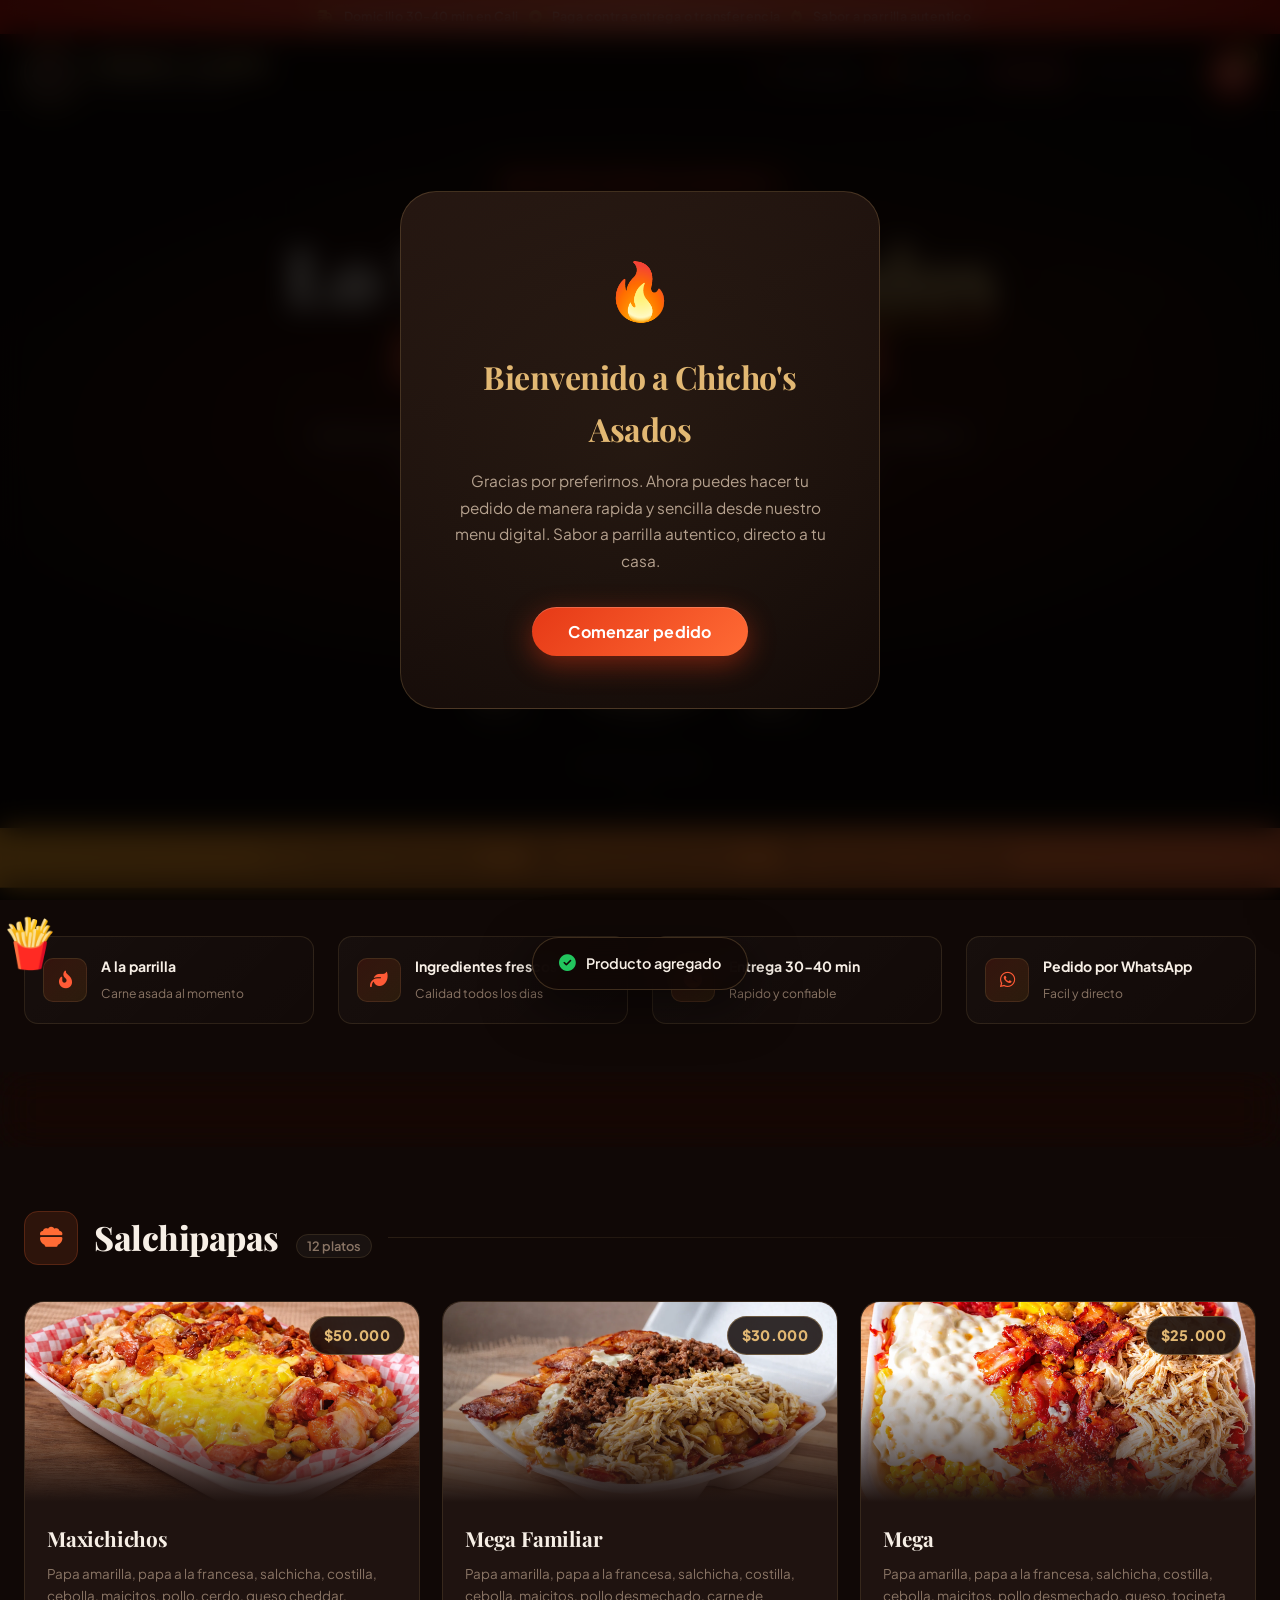
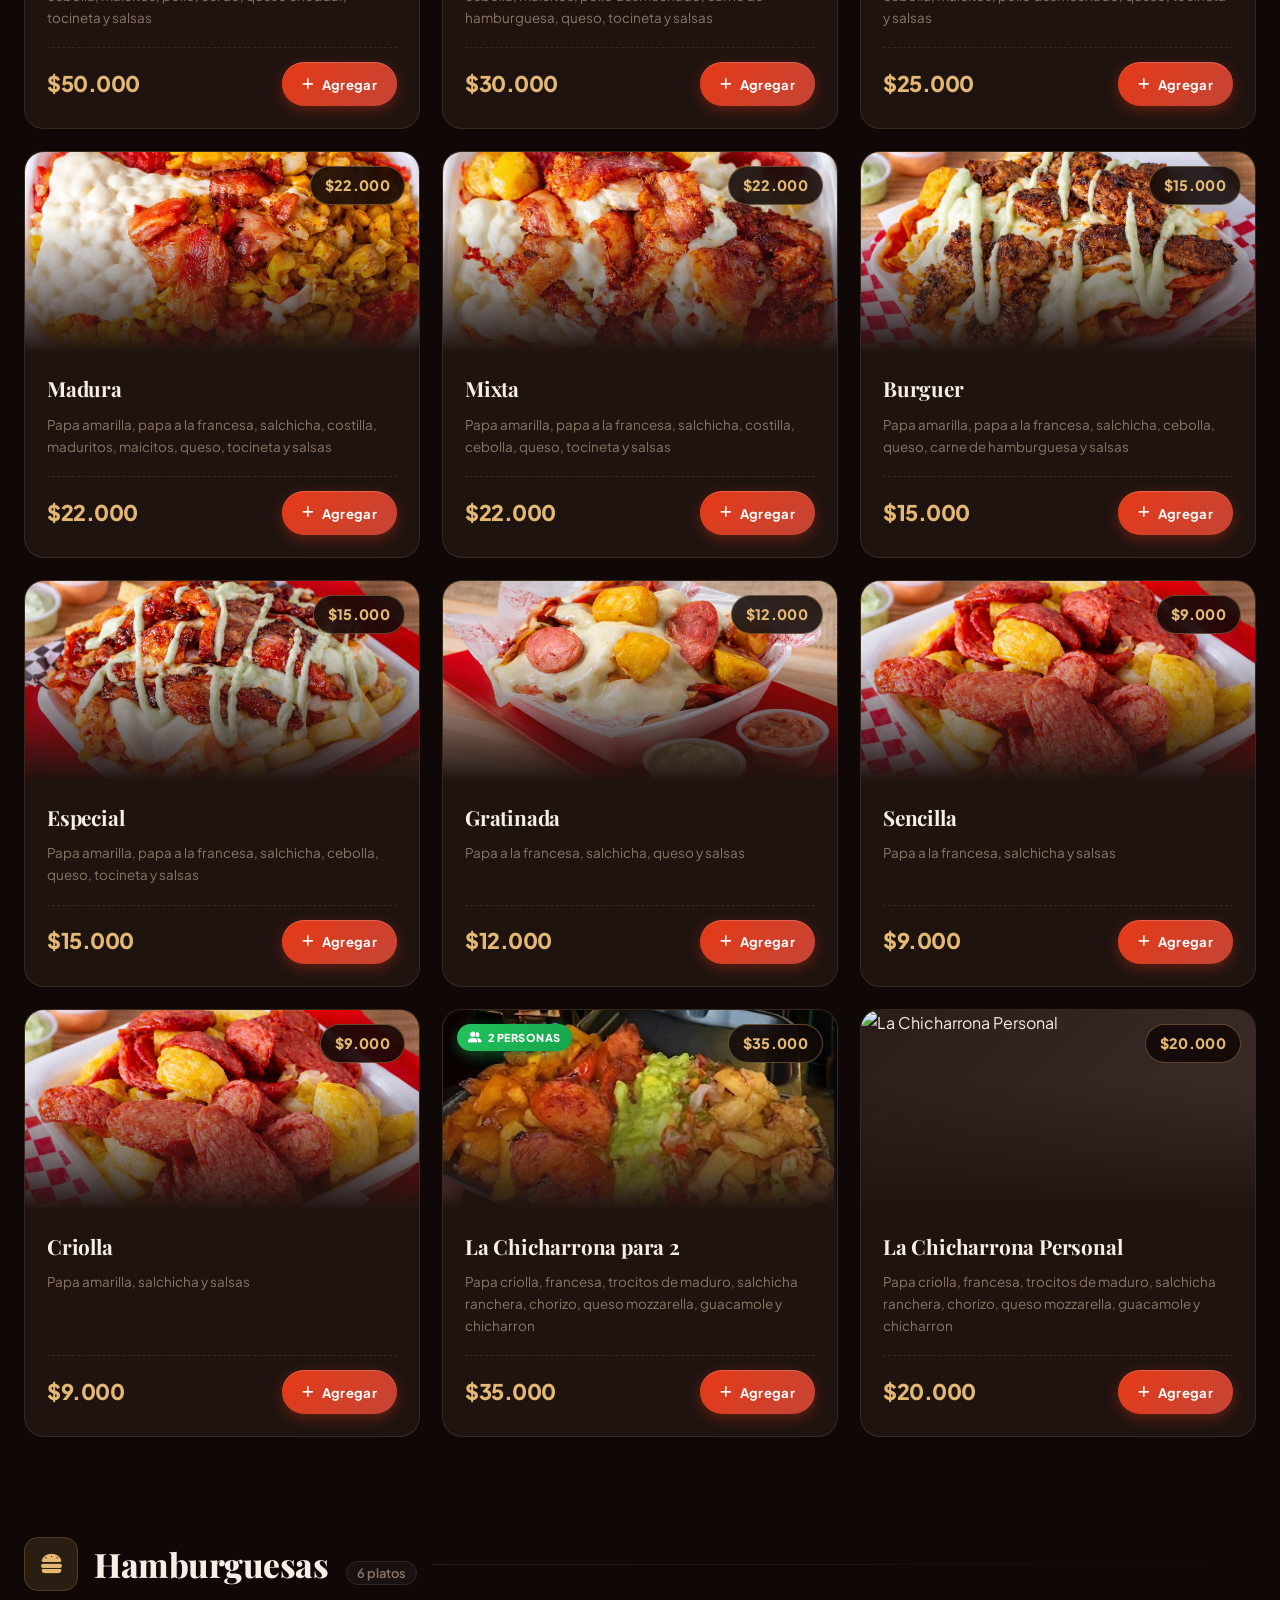
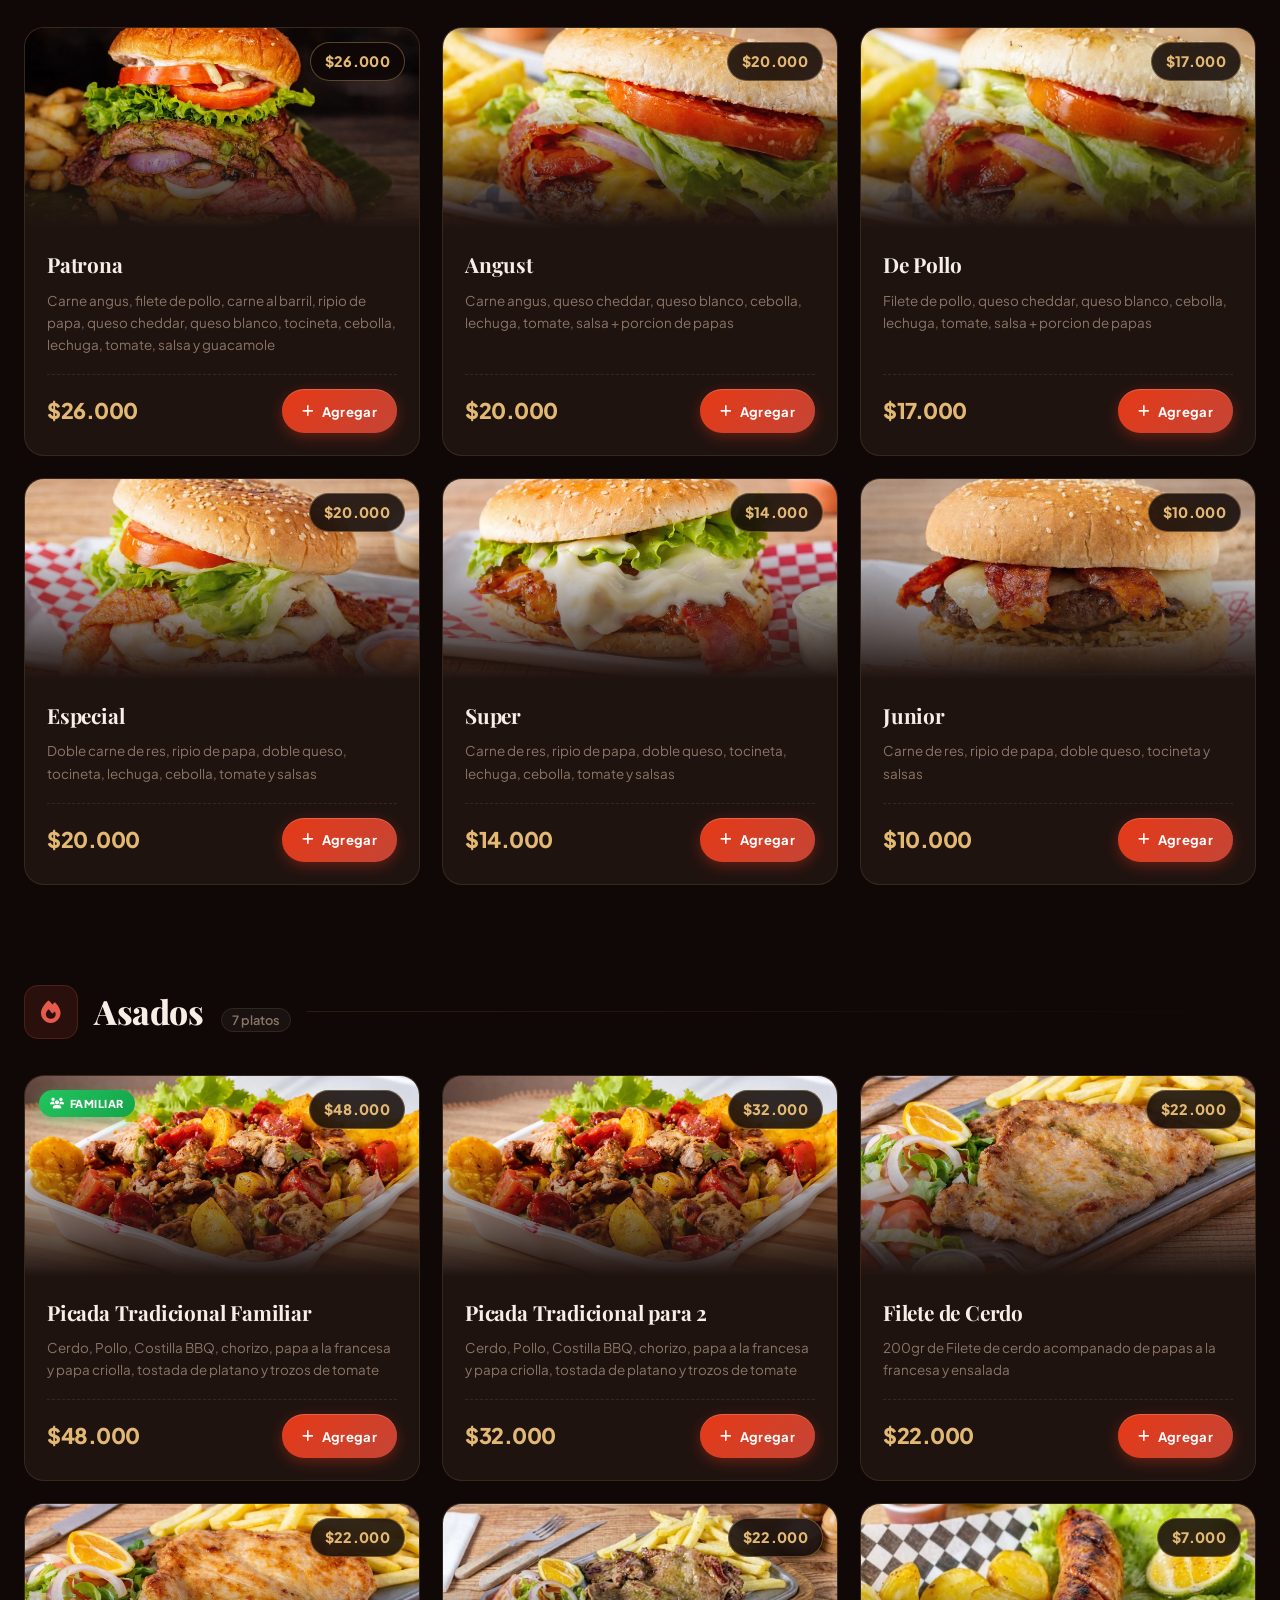
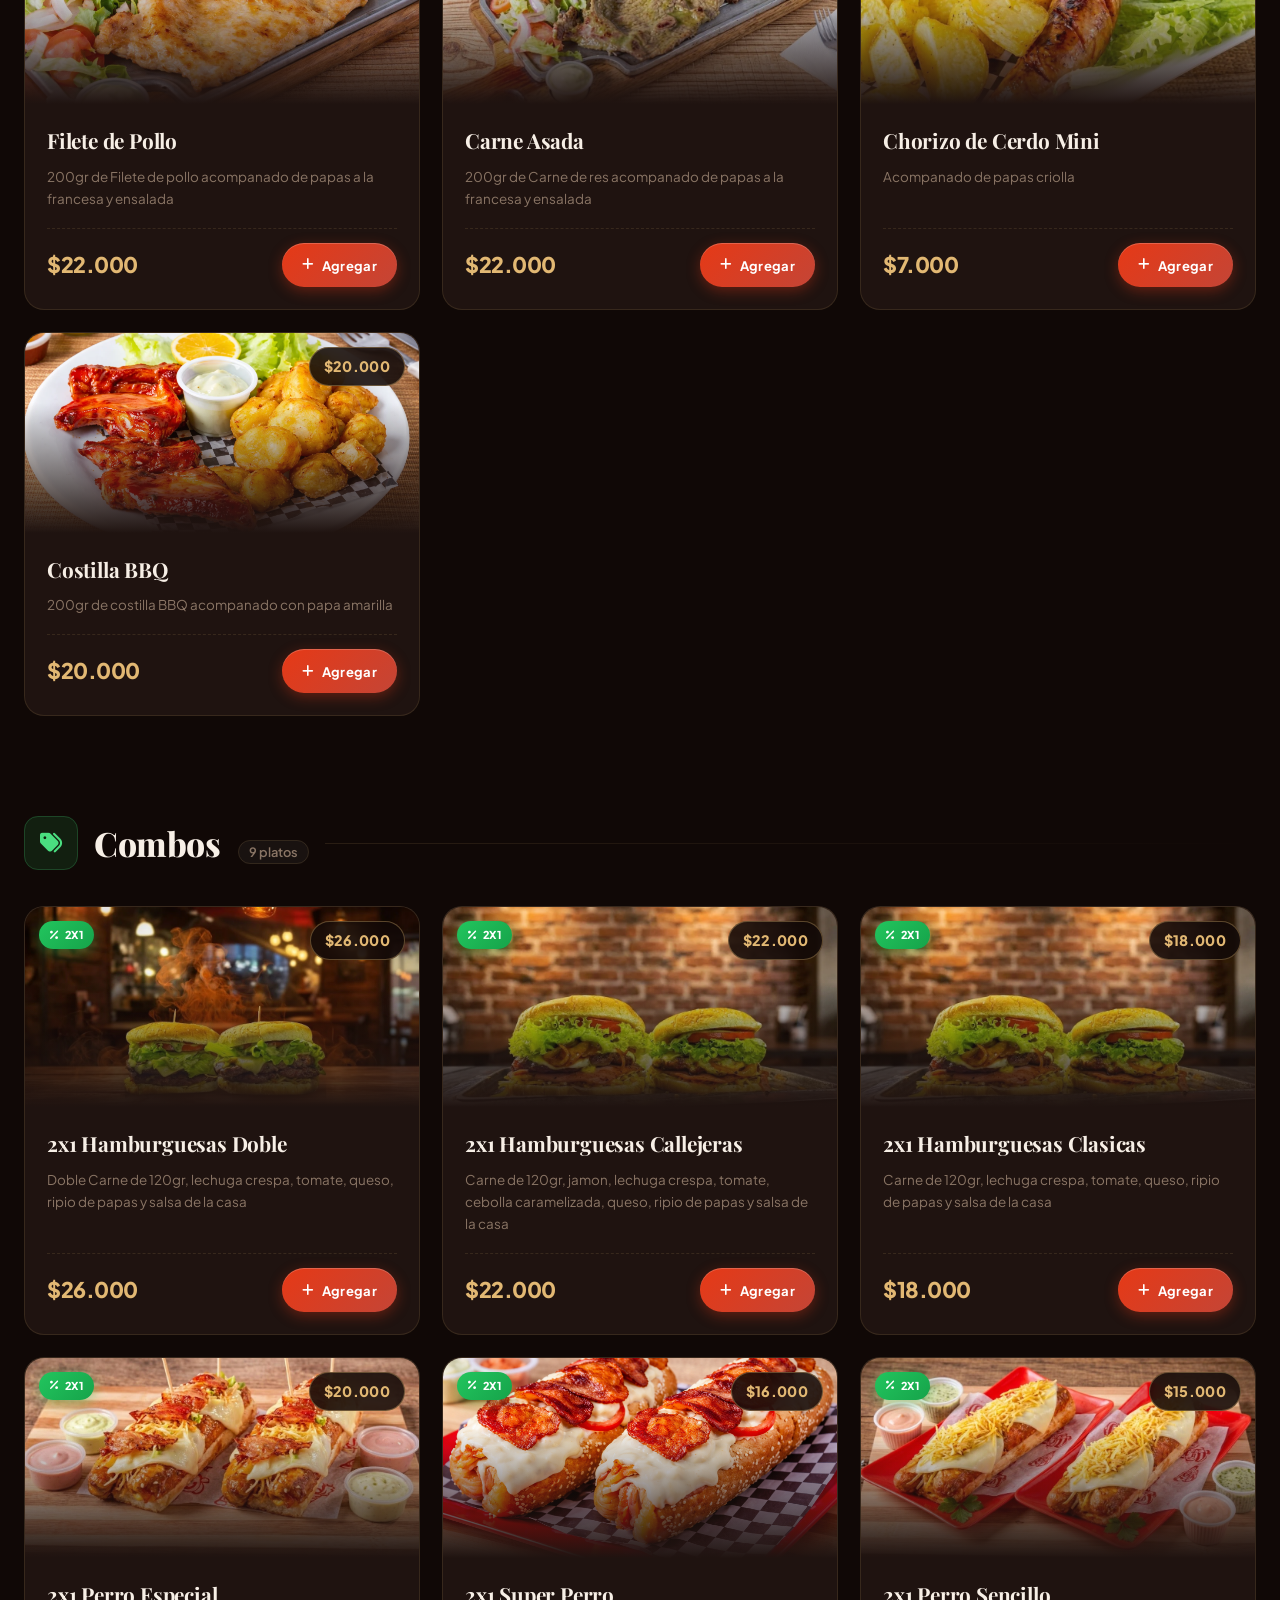
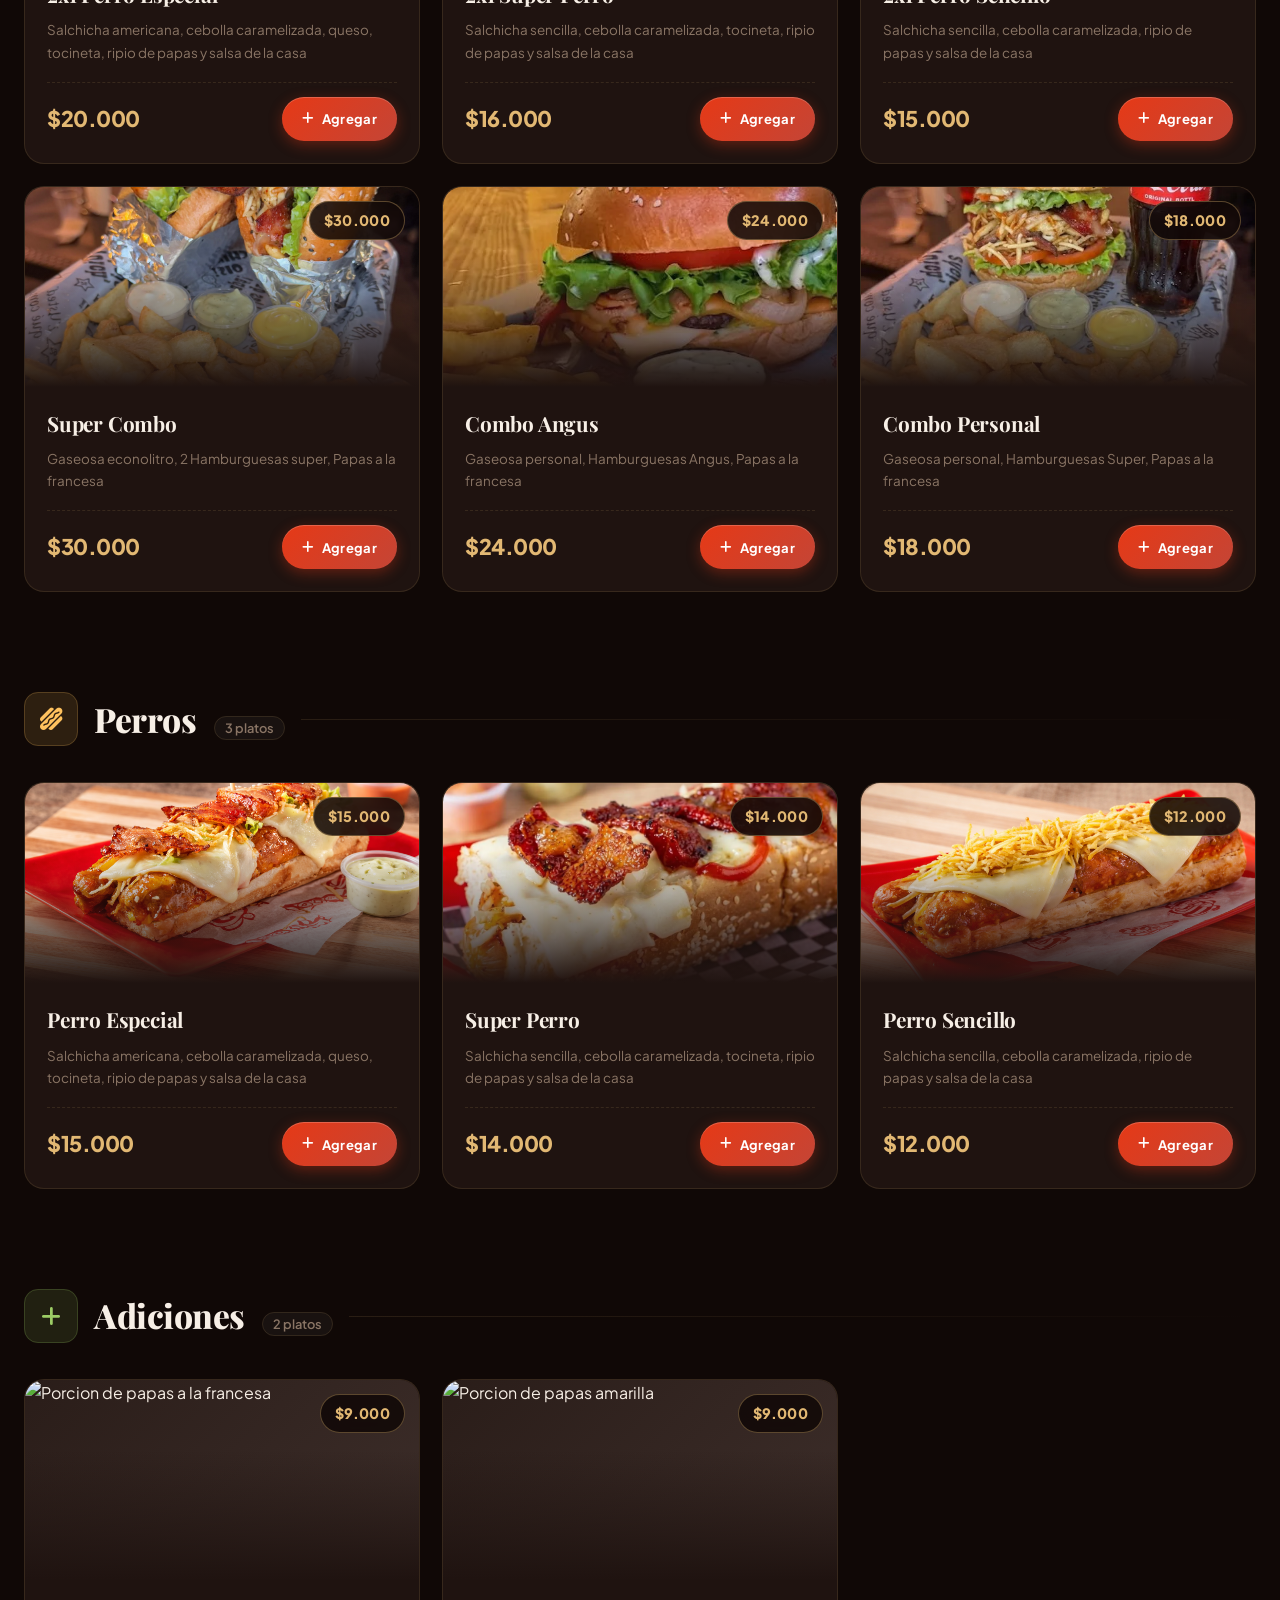
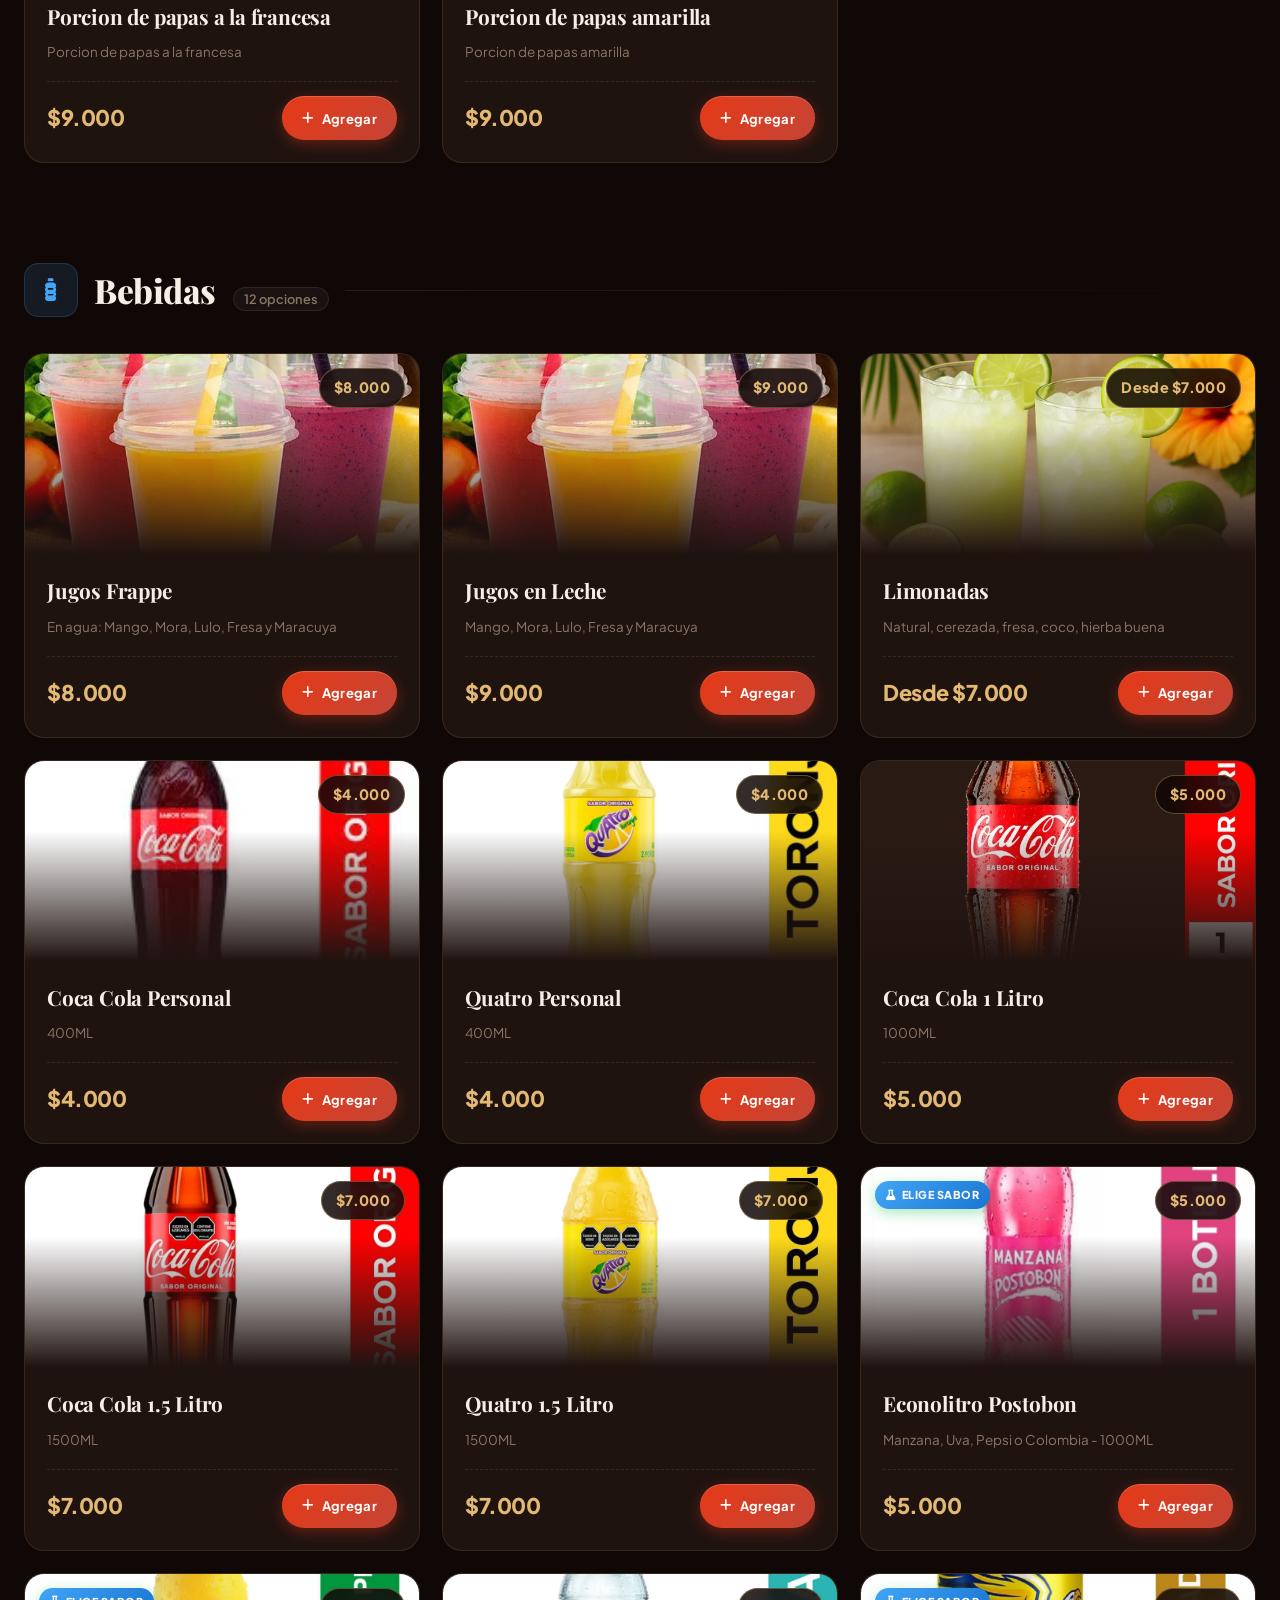
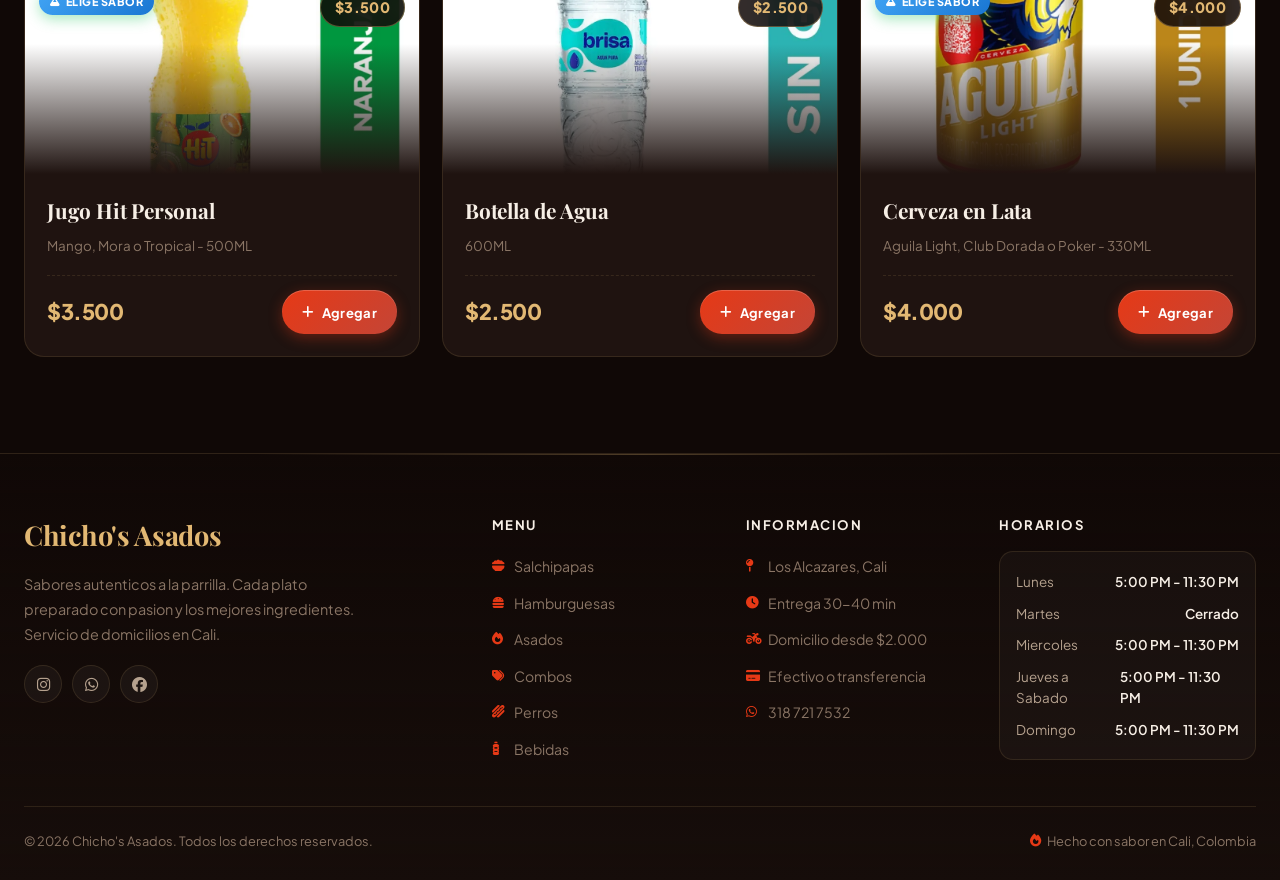
==== commit 9f7f0c17: "barrio" ====
--- a/index.html
+++ b/index.html
@@ -2145,7 +2145,7 @@
         <div class="product-card" data-id="SalchiSencilla"><div class="product-card-img"><img src="img/productos/Salchipapas/salchiSencilla.webp" alt="Sencilla" class="product-img" loading="lazy" onerror="this.parentElement.style.background='linear-gradient(135deg,#2A1D19,#3D2E2A)'"><span class="price-tag">$9.000</span></div><div class="product-card-body"><h3 class="product-name">Sencilla</h3><p class="product-desc">Papa a la francesa, salchicha y salsas</p><div class="product-footer"><span class="product-price">$9.000</span><button class="add-btn"><i class="fa-solid fa-plus"></i> Agregar</button></div></div></div>
         <div class="product-card" data-id="SalchiCriolla"><div class="product-card-img"><img src="img/productos/Salchipapas/salchiSencilla.webp" alt="Criolla" class="product-img" loading="lazy" onerror="this.parentElement.style.background='linear-gradient(135deg,#2A1D19,#3D2E2A)'"><span class="price-tag">$9.000</span></div><div class="product-card-body"><h3 class="product-name">Criolla</h3><p class="product-desc">Papa amarilla, salchicha y salsas</p><div class="product-footer"><span class="product-price">$9.000</span><button class="add-btn"><i class="fa-solid fa-plus"></i> Agregar</button></div></div></div>
         <div class="product-card" data-id="ChicharronaDos"><div class="product-card-img"><img src="img/productos/Salchipapas/chicharrona.webp" alt="La Chicharrona para 2" class="product-img" loading="lazy" onerror="this.parentElement.style.background='linear-gradient(135deg,#2A1D19,#3D2E2A)'"><span class="combo-badge"><i class="fa-solid fa-user-group"></i> 2 personas</span><span class="price-tag">$35.000</span></div><div class="product-card-body"><h3 class="product-name">La Chicharrona para 2</h3><p class="product-desc">Papa criolla, francesa, trocitos de maduro, salchicha ranchera, chorizo, queso mozzarella, guacamole y chicharron</p><div class="product-footer"><span class="product-price">$35.000</span><button class="add-btn"><i class="fa-solid fa-plus"></i> Agregar</button></div></div></div>
-        <div class="product-card" data-id="ChicharronaPersonal"><div class="product-card-img"><img src="img/productos/Salchipapas/chicharrona.webp" alt="La Chicharrona Personal" class="product-img" loading="lazy" onerror="this.parentElement.style.background='linear-gradient(135deg,#2A1D19,#3D2E2A)'"><span class="price-tag">$20.000</span></div><div class="product-card-body"><h3 class="product-name">La Chicharrona Personal</h3><p class="product-desc">Papa criolla, francesa, trocitos de maduro, salchicha ranchera, chorizo, queso mozzarella, guacamole y chicharron</p><div class="product-footer"><span class="product-price">$20.000</span><button class="add-btn"><i class="fa-solid fa-plus"></i> Agregar</button></div></div></div>
+        <div class="product-card" data-id="ChicharronaPersonal"><div class="product-card-img"><img src="img/productos/Salchipapas/" alt="La Chicharrona Personal" class="product-img" loading="lazy" onerror="this.parentElement.style.background='linear-gradient(135deg,#2A1D19,#3D2E2A)'"><span class="price-tag">$20.000</span></div><div class="product-card-body"><h3 class="product-name">La Chicharrona Personal</h3><p class="product-desc">Papa criolla, francesa, trocitos de maduro, salchicha ranchera, chorizo, queso mozzarella, guacamole y chicharron</p><div class="product-footer"><span class="product-price">$20.000</span><button class="add-btn"><i class="fa-solid fa-plus"></i> Agregar</button></div></div></div>
     </div>
 </section>
 
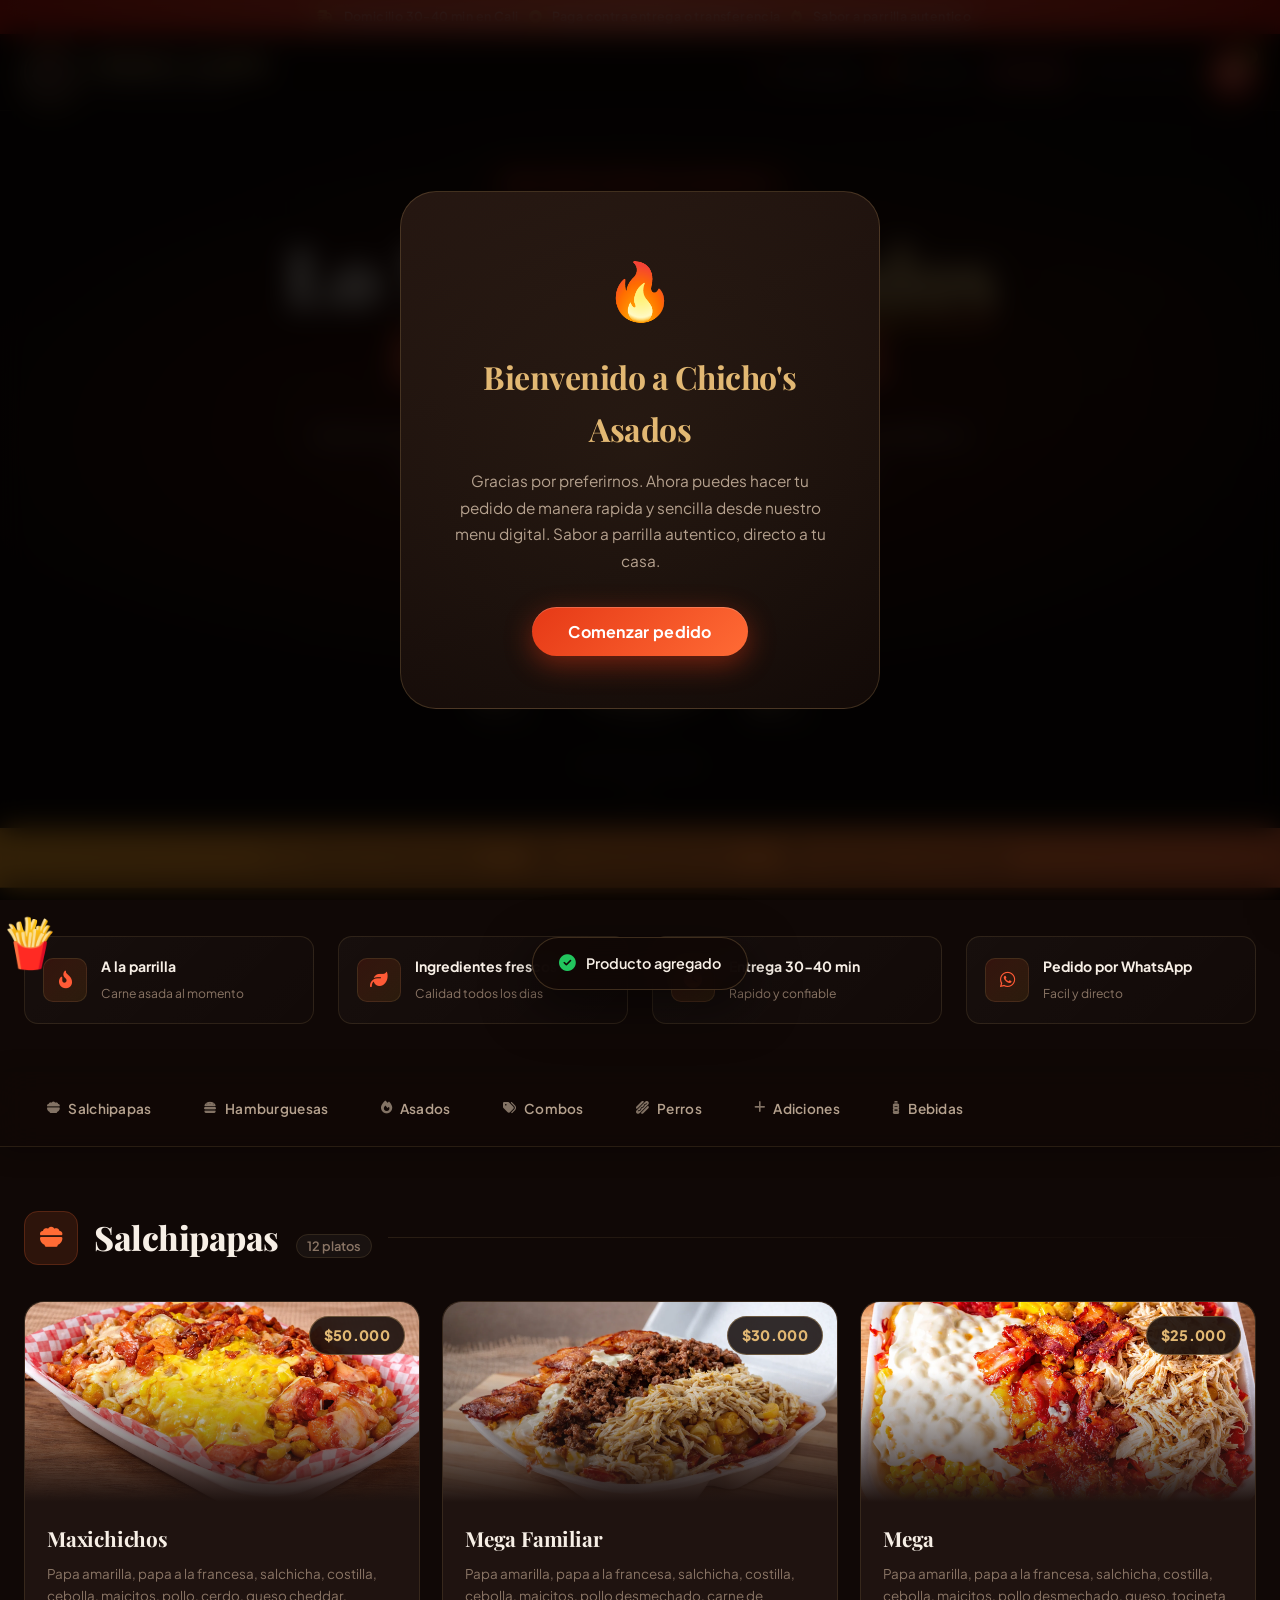
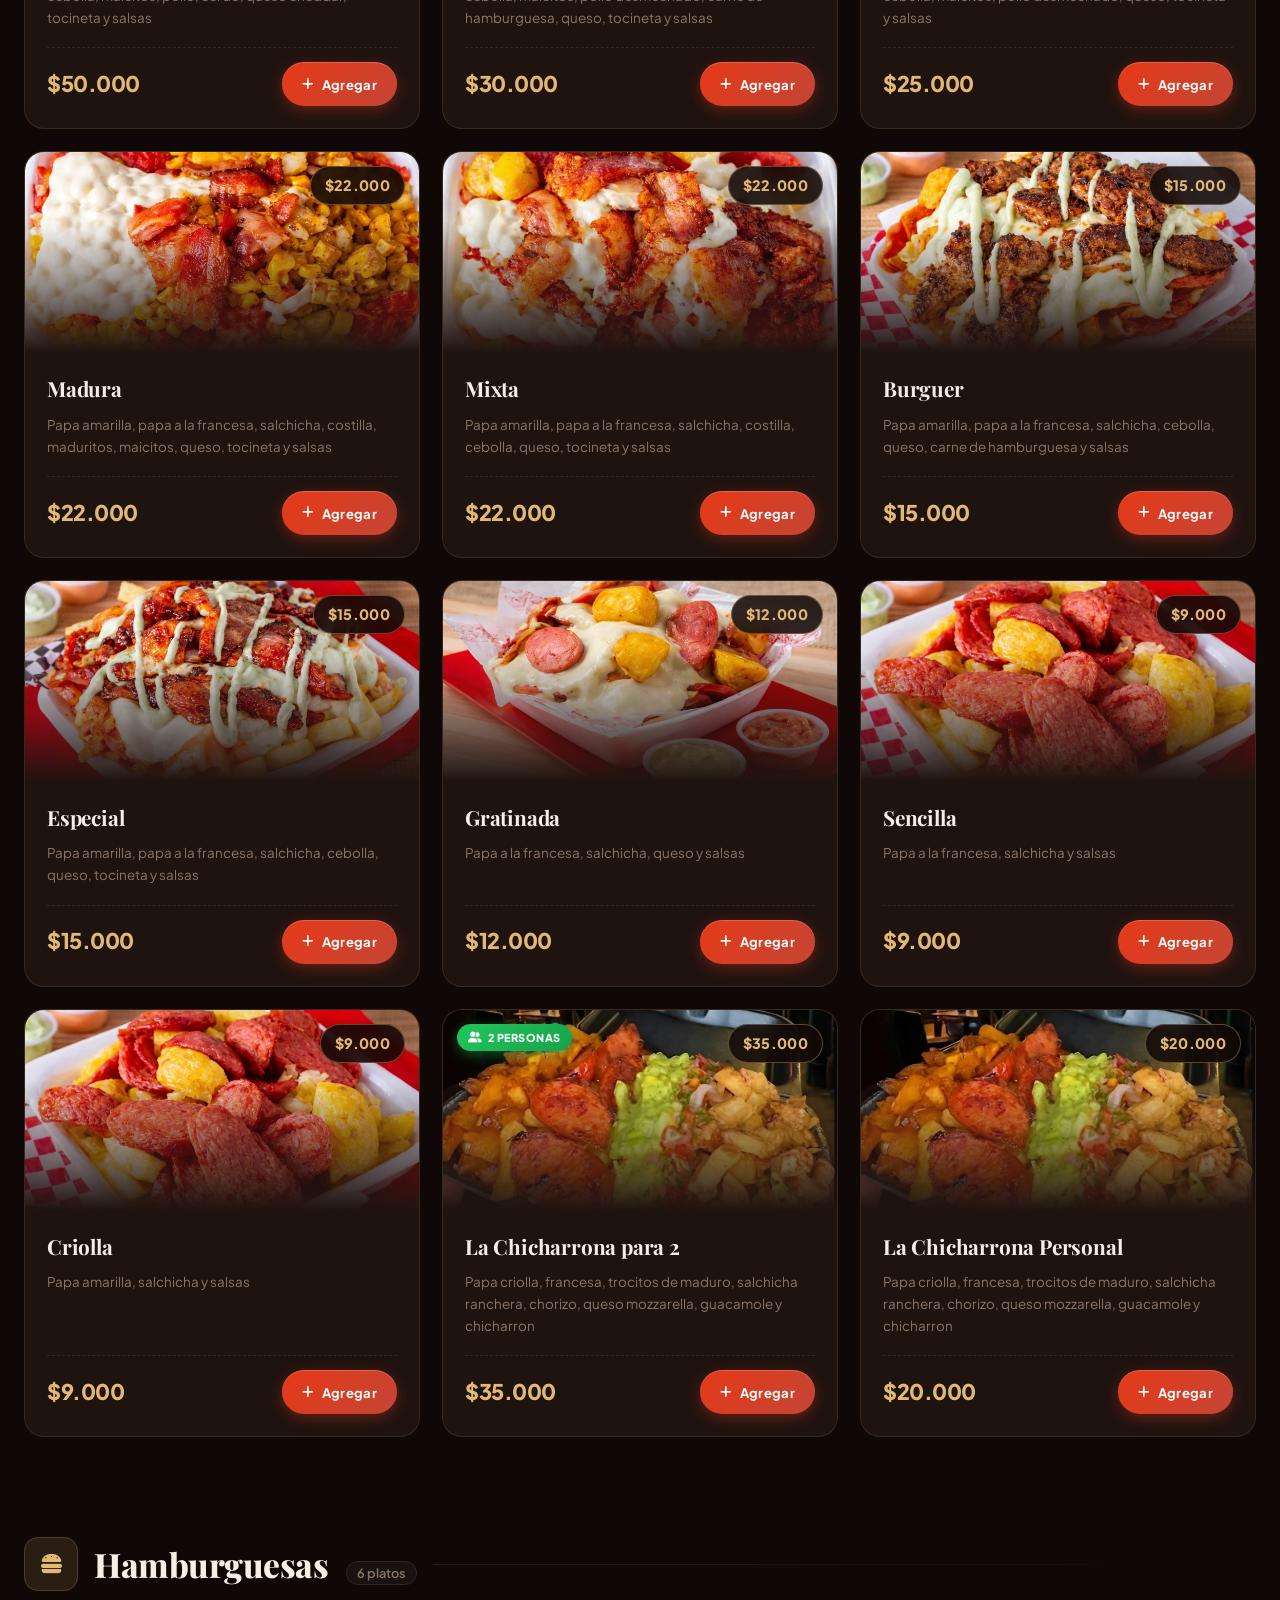
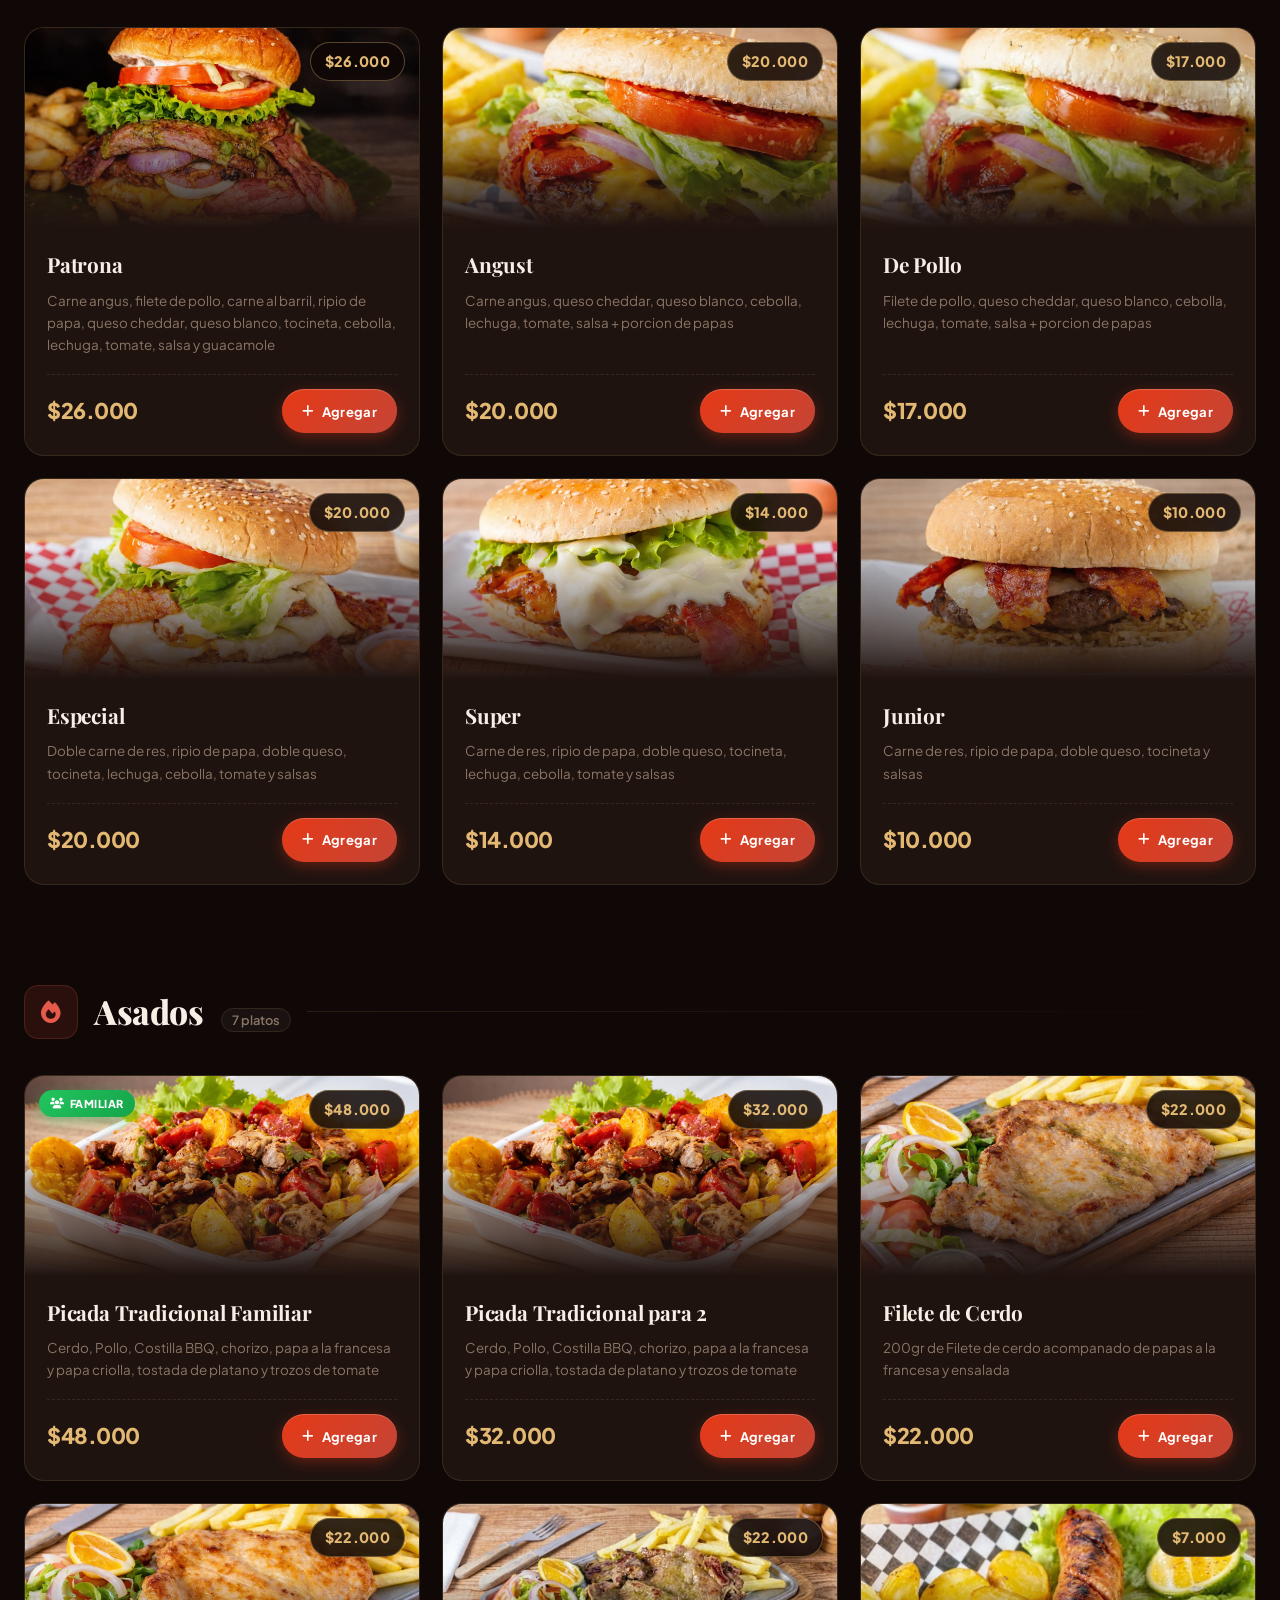
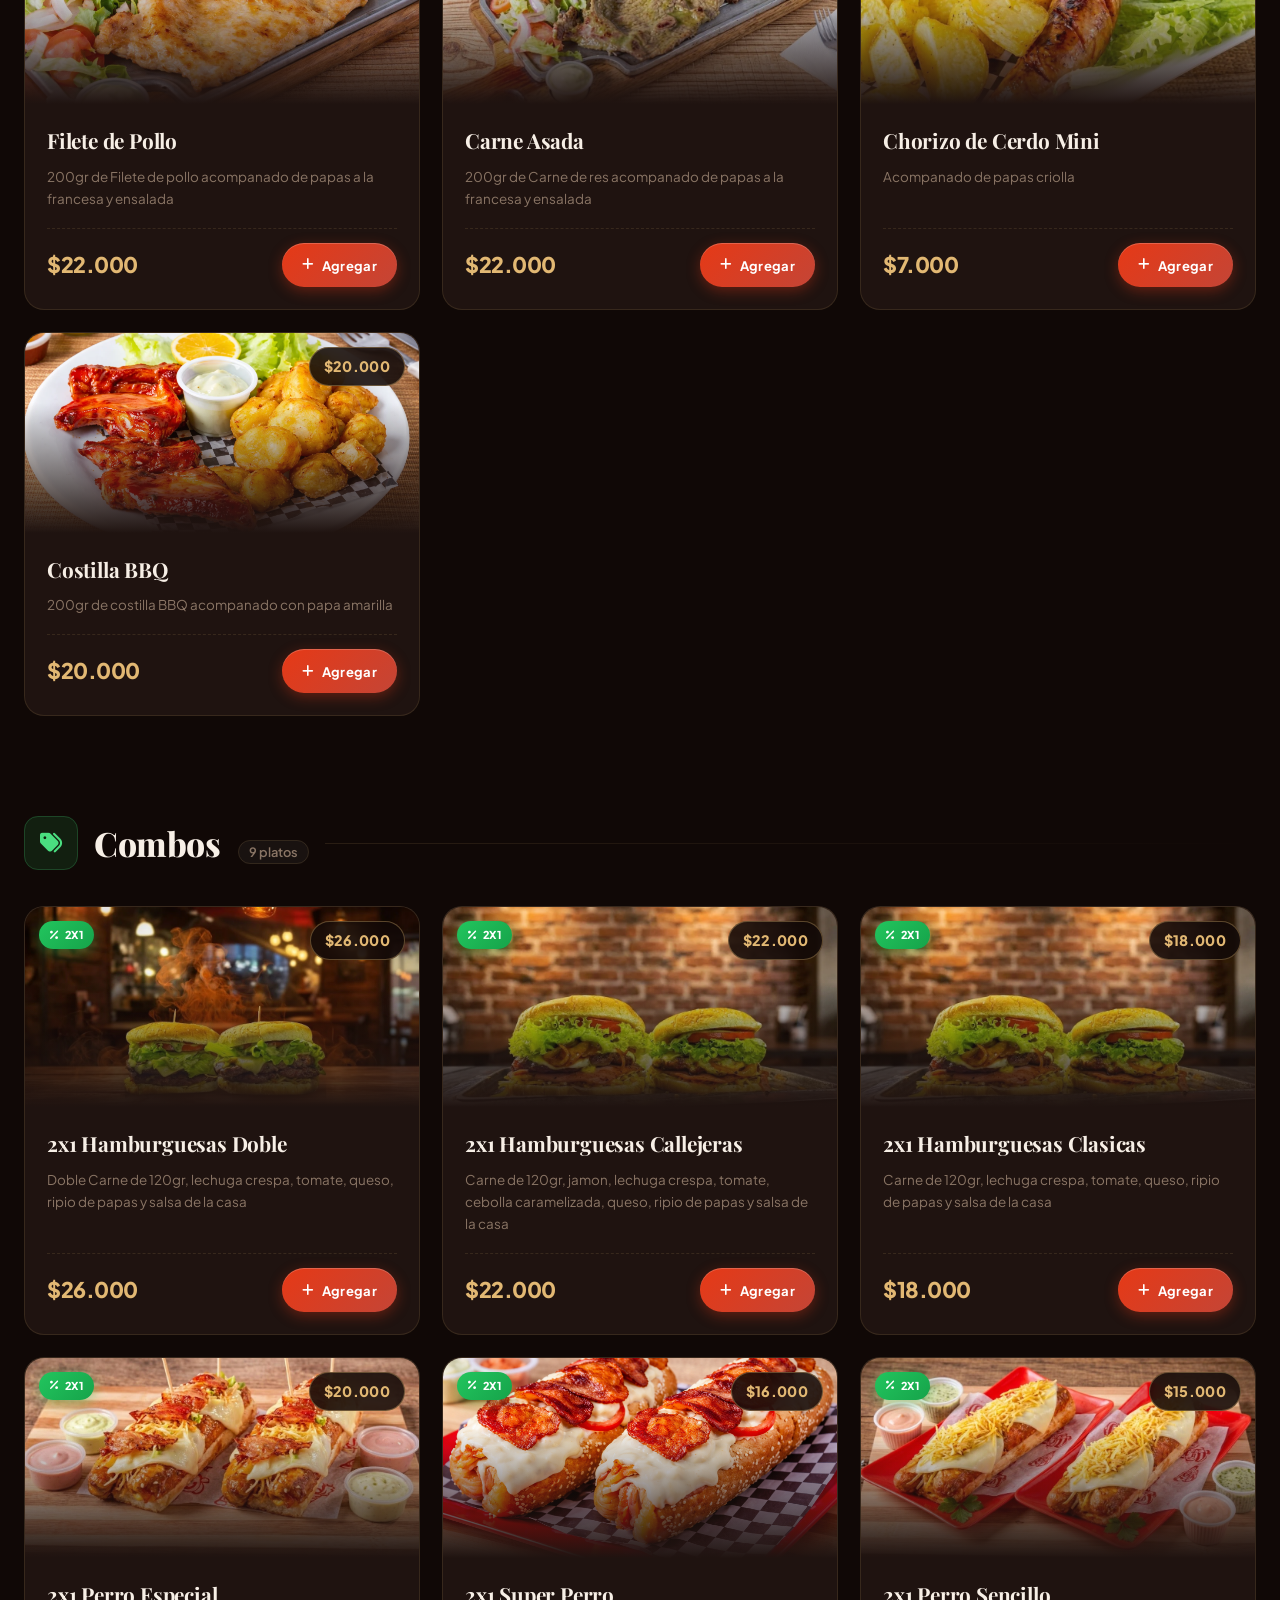
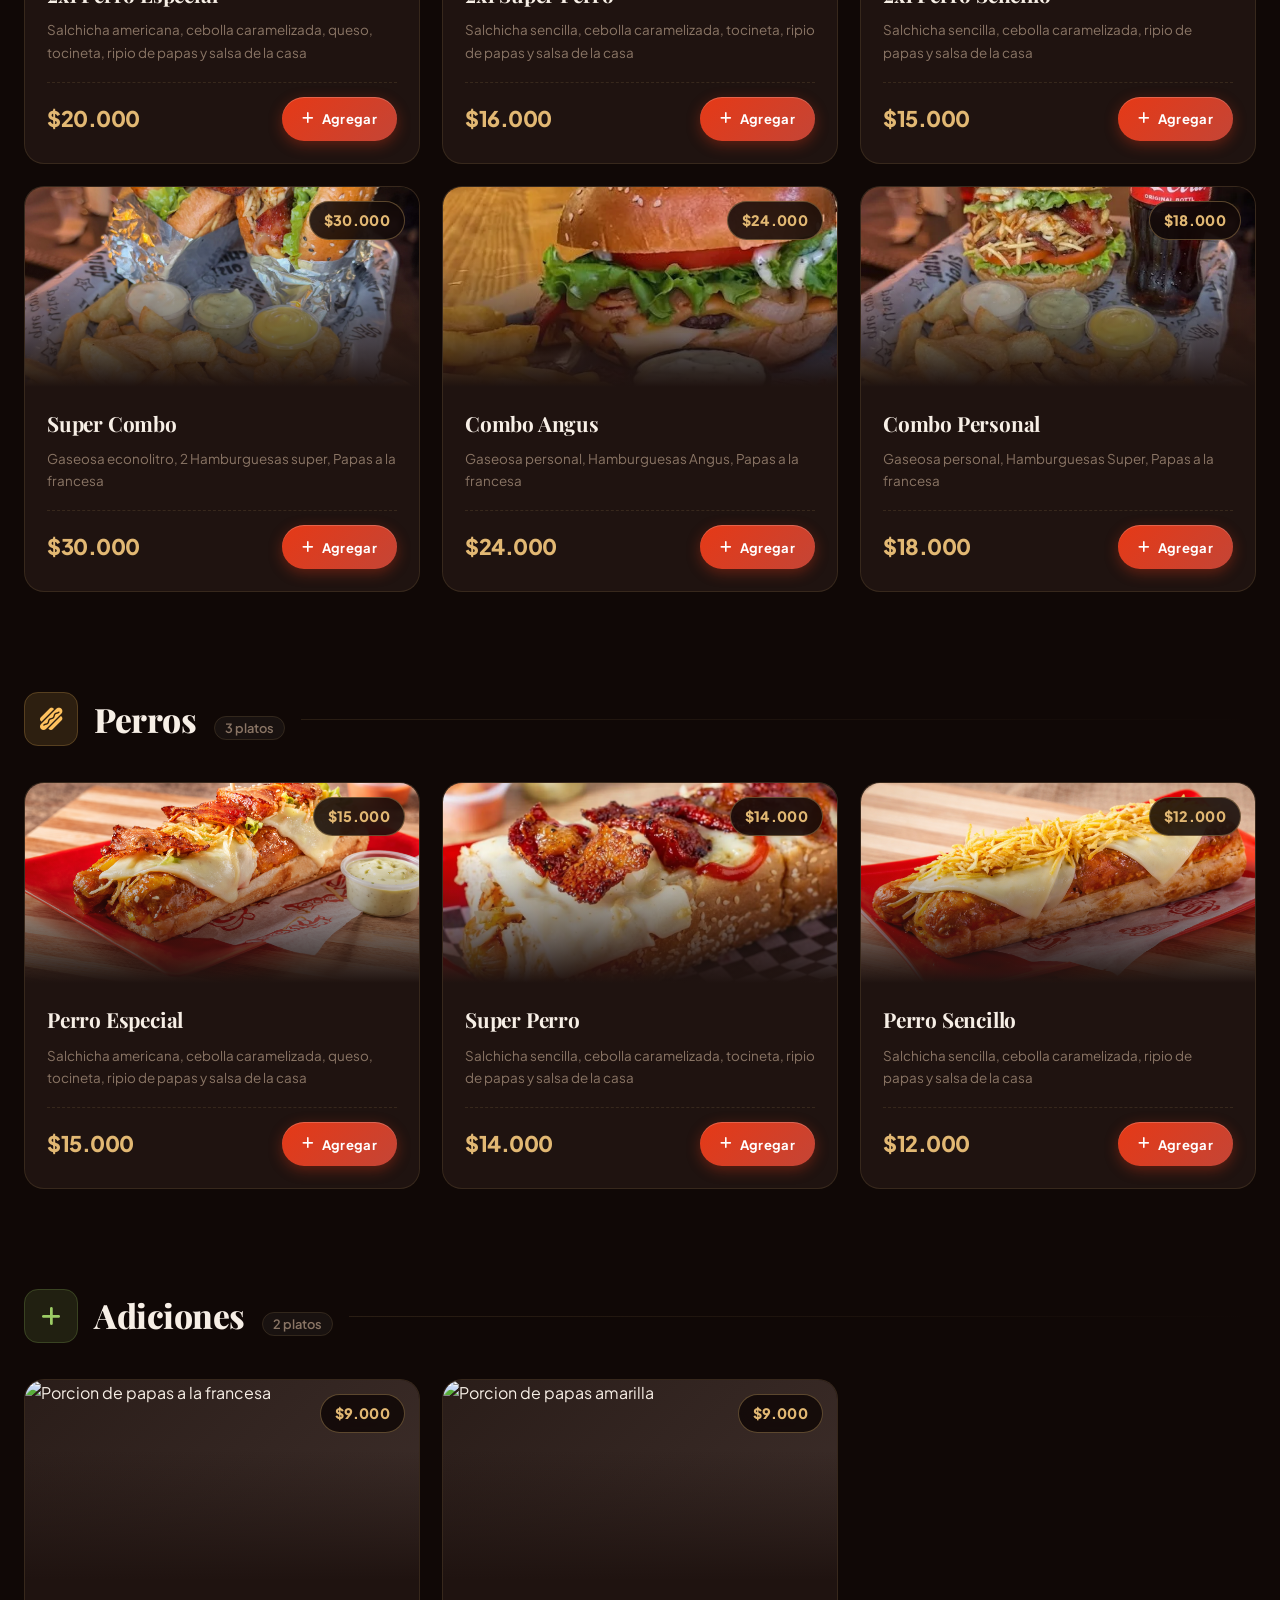
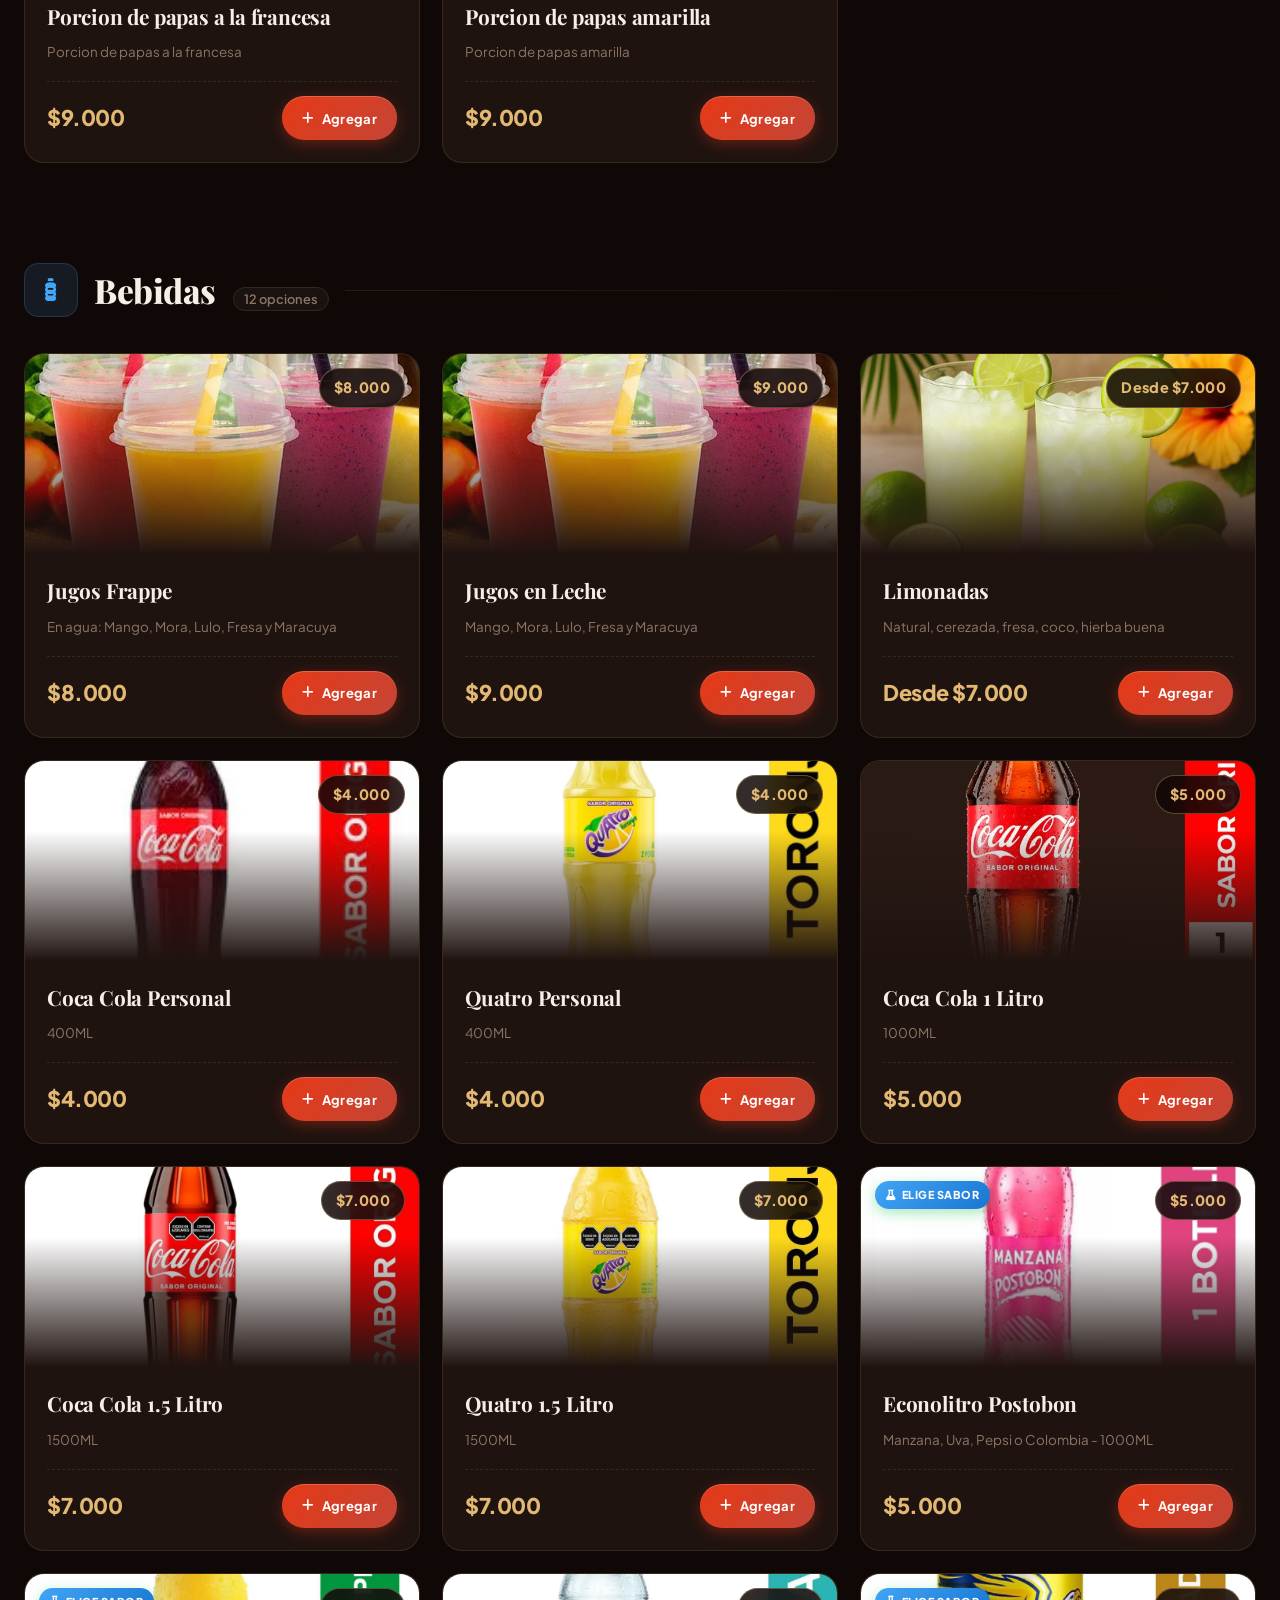
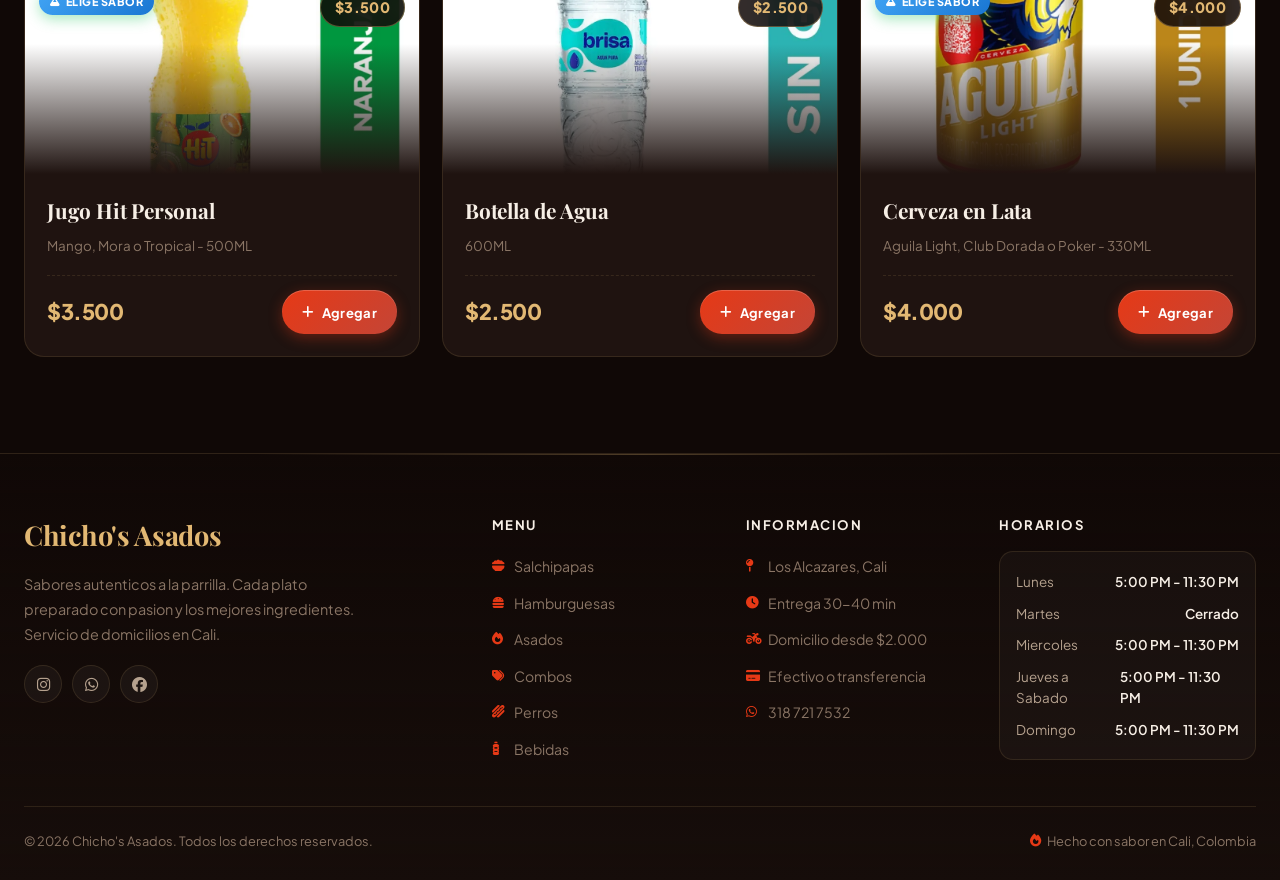
==== commit 76b60d31: "barrio y chicharrona" ====
--- a/index.html
+++ b/index.html
@@ -2145,7 +2145,7 @@
         <div class="product-card" data-id="SalchiSencilla"><div class="product-card-img"><img src="img/productos/Salchipapas/salchiSencilla.webp" alt="Sencilla" class="product-img" loading="lazy" onerror="this.parentElement.style.background='linear-gradient(135deg,#2A1D19,#3D2E2A)'"><span class="price-tag">$9.000</span></div><div class="product-card-body"><h3 class="product-name">Sencilla</h3><p class="product-desc">Papa a la francesa, salchicha y salsas</p><div class="product-footer"><span class="product-price">$9.000</span><button class="add-btn"><i class="fa-solid fa-plus"></i> Agregar</button></div></div></div>
         <div class="product-card" data-id="SalchiCriolla"><div class="product-card-img"><img src="img/productos/Salchipapas/salchiSencilla.webp" alt="Criolla" class="product-img" loading="lazy" onerror="this.parentElement.style.background='linear-gradient(135deg,#2A1D19,#3D2E2A)'"><span class="price-tag">$9.000</span></div><div class="product-card-body"><h3 class="product-name">Criolla</h3><p class="product-desc">Papa amarilla, salchicha y salsas</p><div class="product-footer"><span class="product-price">$9.000</span><button class="add-btn"><i class="fa-solid fa-plus"></i> Agregar</button></div></div></div>
         <div class="product-card" data-id="ChicharronaDos"><div class="product-card-img"><img src="img/productos/Salchipapas/chicharrona.webp" alt="La Chicharrona para 2" class="product-img" loading="lazy" onerror="this.parentElement.style.background='linear-gradient(135deg,#2A1D19,#3D2E2A)'"><span class="combo-badge"><i class="fa-solid fa-user-group"></i> 2 personas</span><span class="price-tag">$35.000</span></div><div class="product-card-body"><h3 class="product-name">La Chicharrona para 2</h3><p class="product-desc">Papa criolla, francesa, trocitos de maduro, salchicha ranchera, chorizo, queso mozzarella, guacamole y chicharron</p><div class="product-footer"><span class="product-price">$35.000</span><button class="add-btn"><i class="fa-solid fa-plus"></i> Agregar</button></div></div></div>
-        <div class="product-card" data-id="ChicharronaPersonal"><div class="product-card-img"><img src="img/productos/Salchipapas/" alt="La Chicharrona Personal" class="product-img" loading="lazy" onerror="this.parentElement.style.background='linear-gradient(135deg,#2A1D19,#3D2E2A)'"><span class="price-tag">$20.000</span></div><div class="product-card-body"><h3 class="product-name">La Chicharrona Personal</h3><p class="product-desc">Papa criolla, francesa, trocitos de maduro, salchicha ranchera, chorizo, queso mozzarella, guacamole y chicharron</p><div class="product-footer"><span class="product-price">$20.000</span><button class="add-btn"><i class="fa-solid fa-plus"></i> Agregar</button></div></div></div>
+        <div class="product-card" data-id="ChicharronaPersonal"><div class="product-card-img"><img src="img/productos/Salchipapas/chicharrona.webp" alt="La Chicharrona Personal" class="product-img" loading="lazy" onerror="this.parentElement.style.background='linear-gradient(135deg,#2A1D19,#3D2E2A)'"><span class="price-tag">$20.000</span></div><div class="product-card-body"><h3 class="product-name">La Chicharrona Personal</h3><p class="product-desc">Papa criolla, francesa, trocitos de maduro, salchicha ranchera, chorizo, queso mozzarella, guacamole y chicharron</p><div class="product-footer"><span class="product-price">$20.000</span><button class="add-btn"><i class="fa-solid fa-plus"></i> Agregar</button></div></div></div>
     </div>
 </section>
 
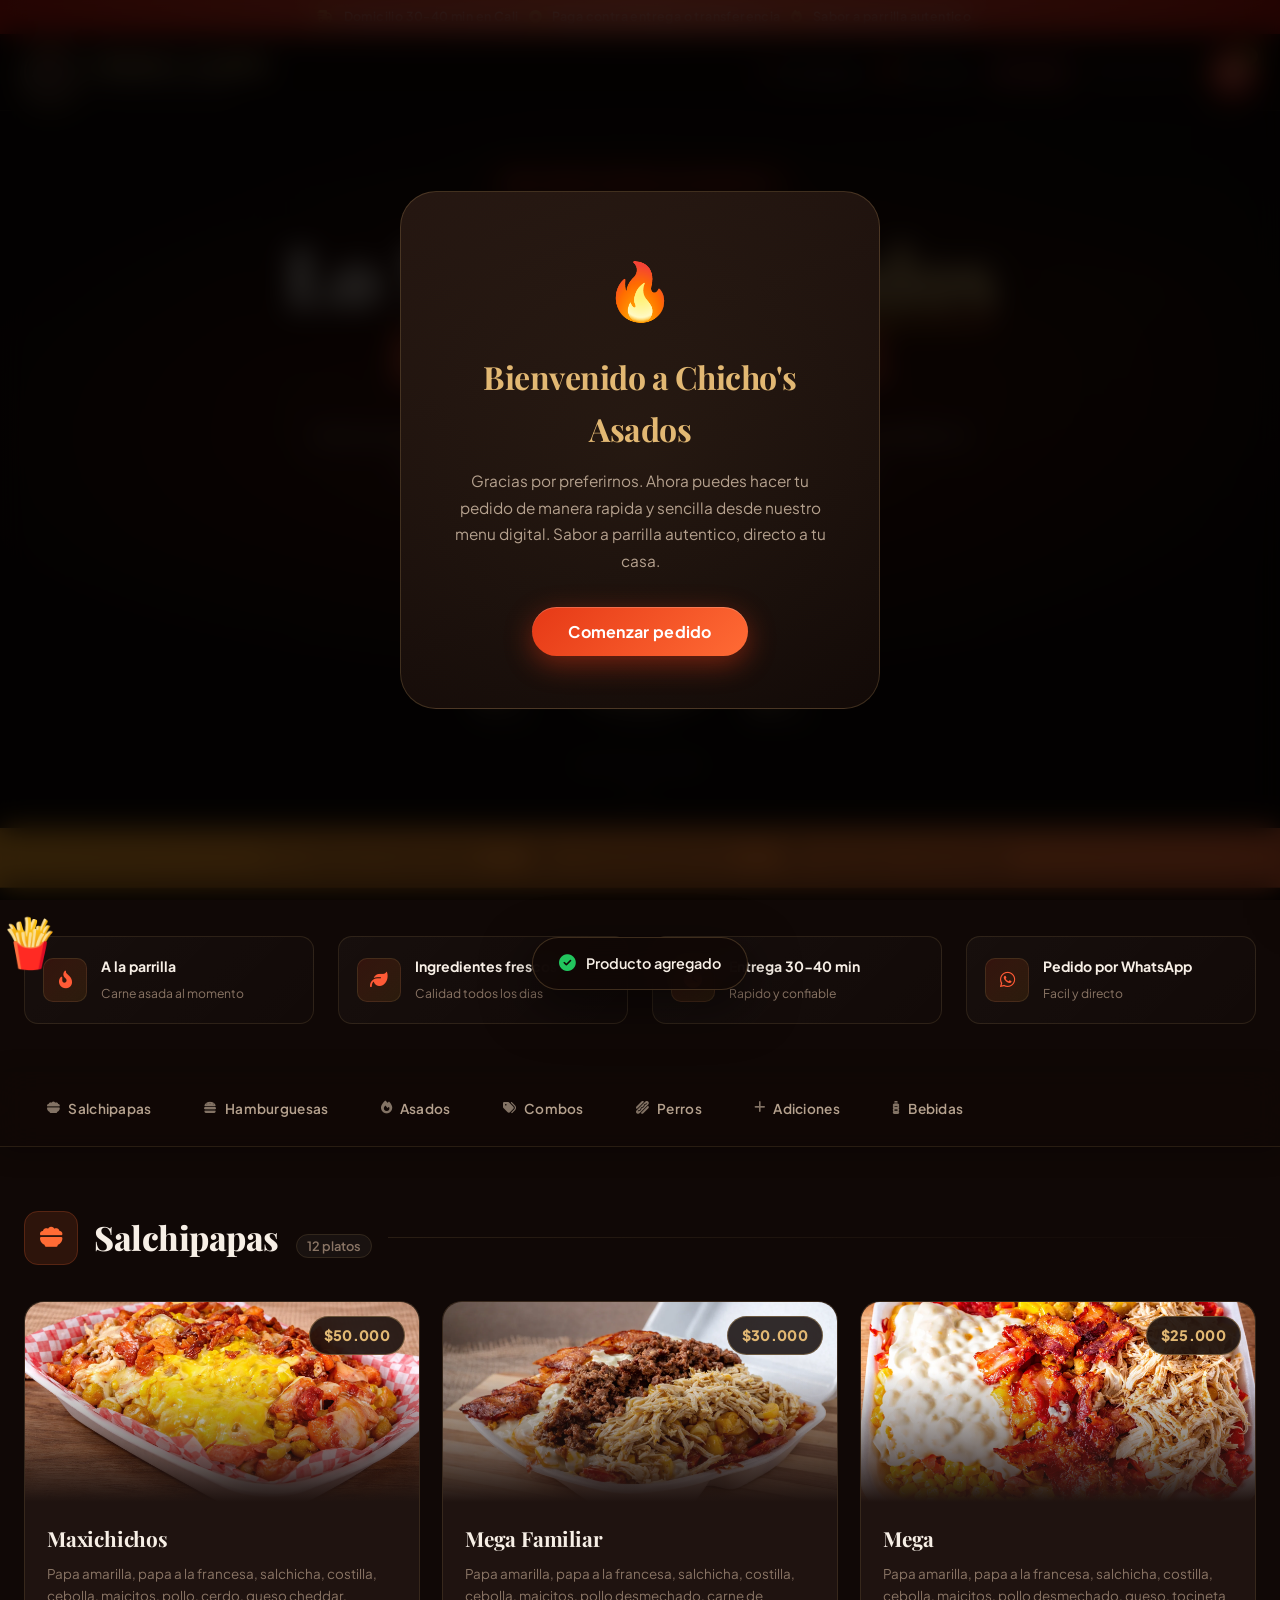
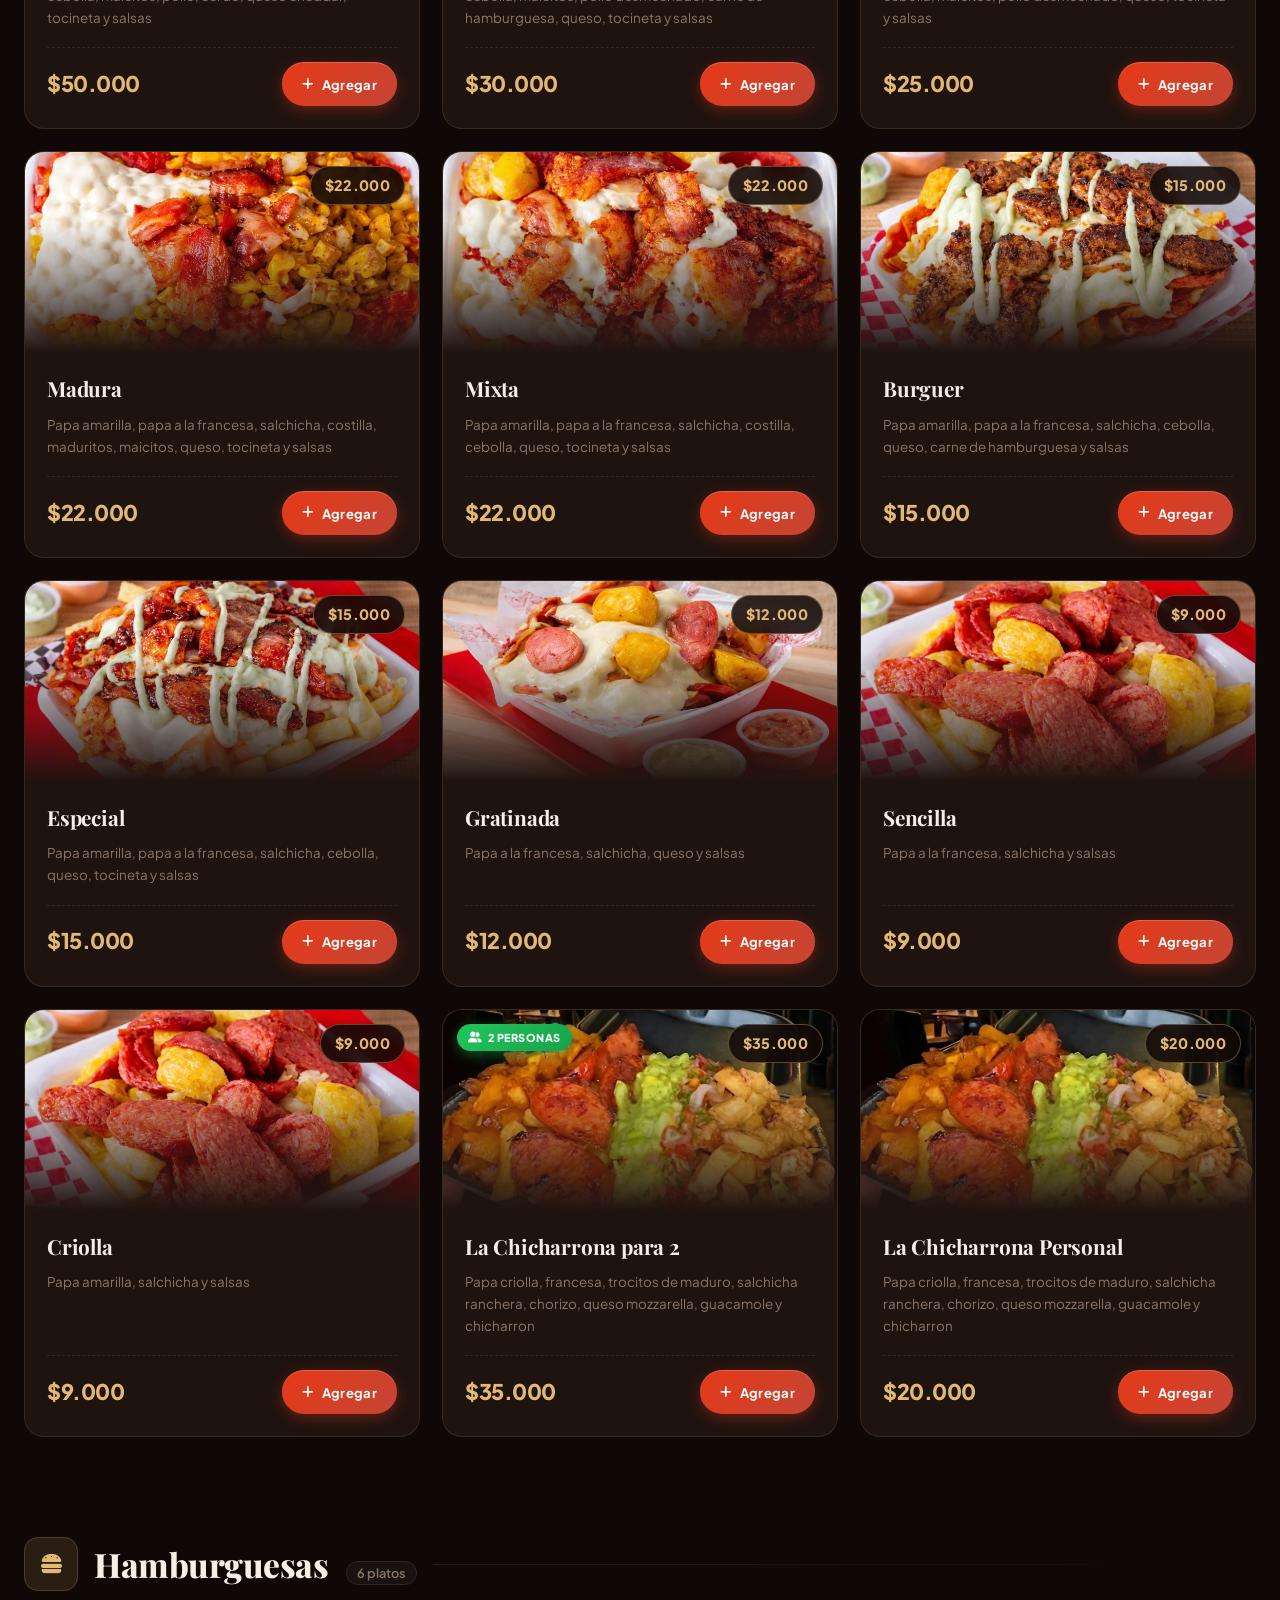
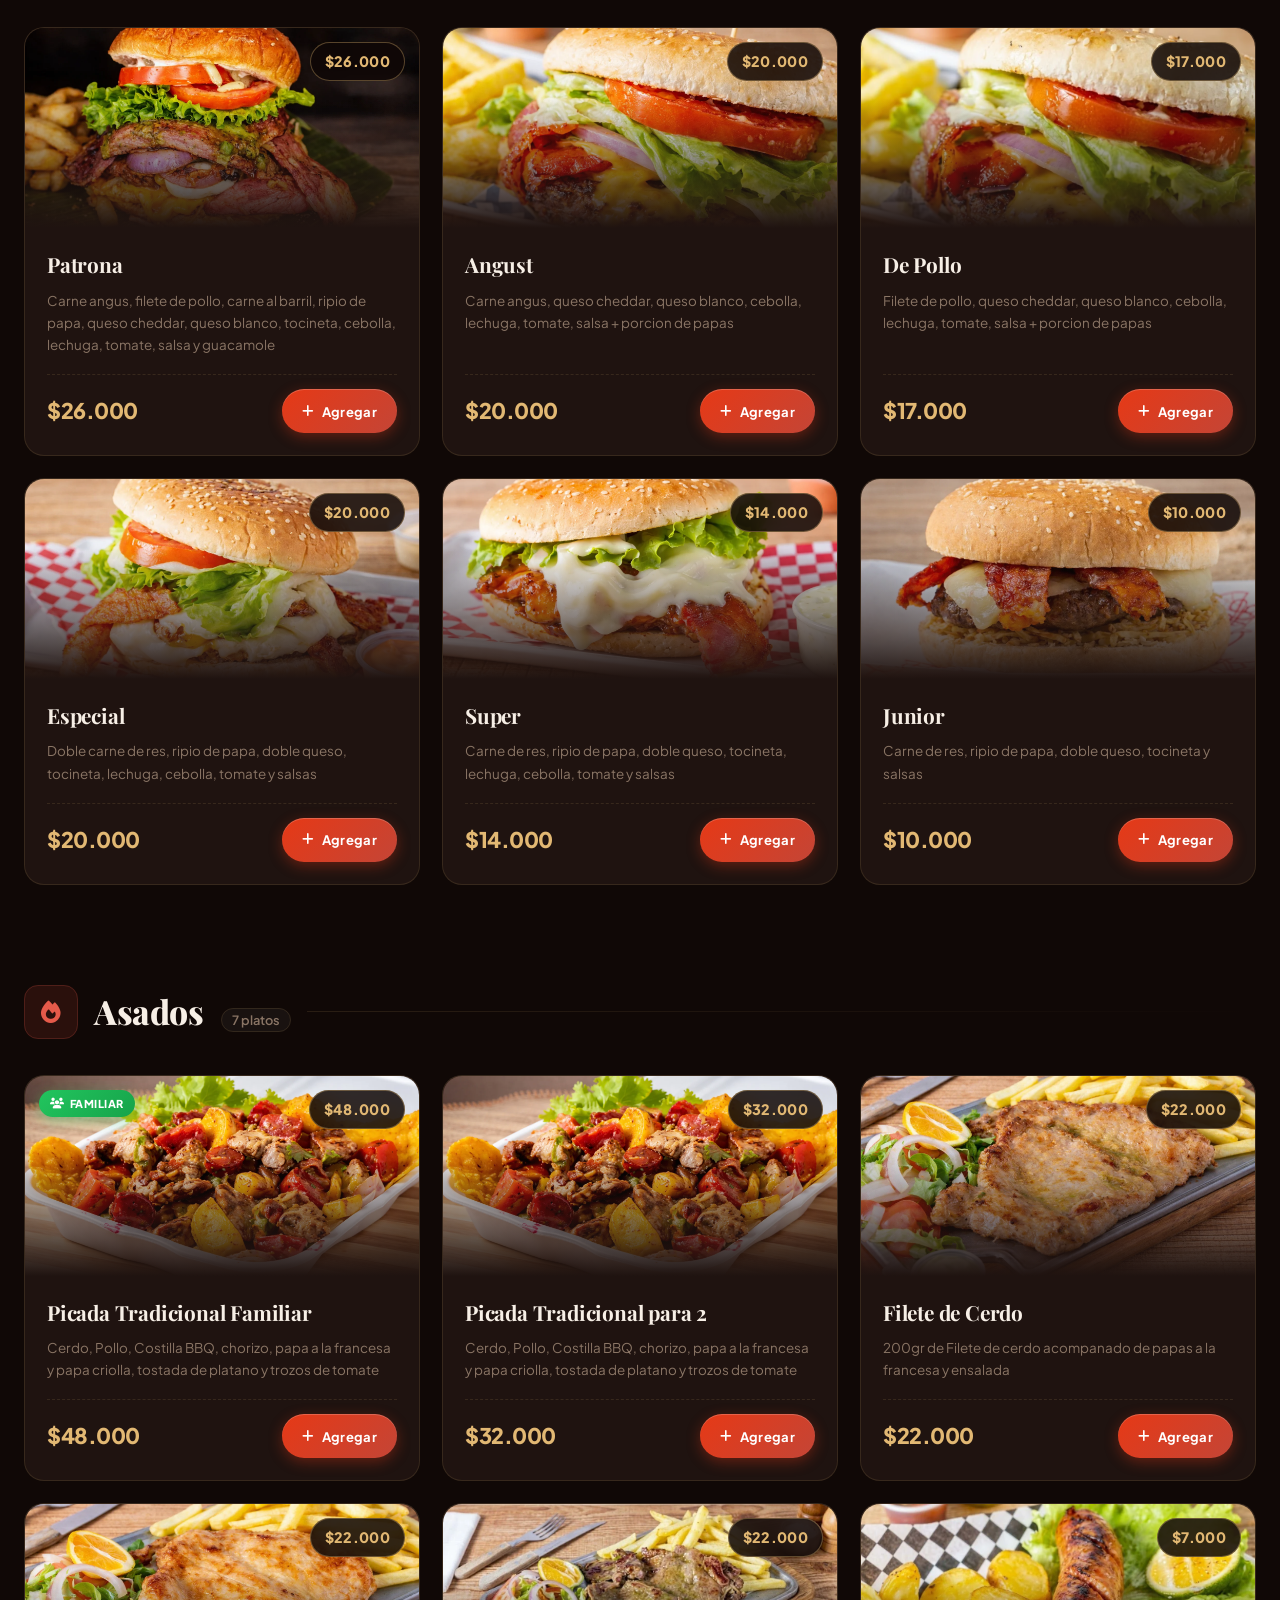
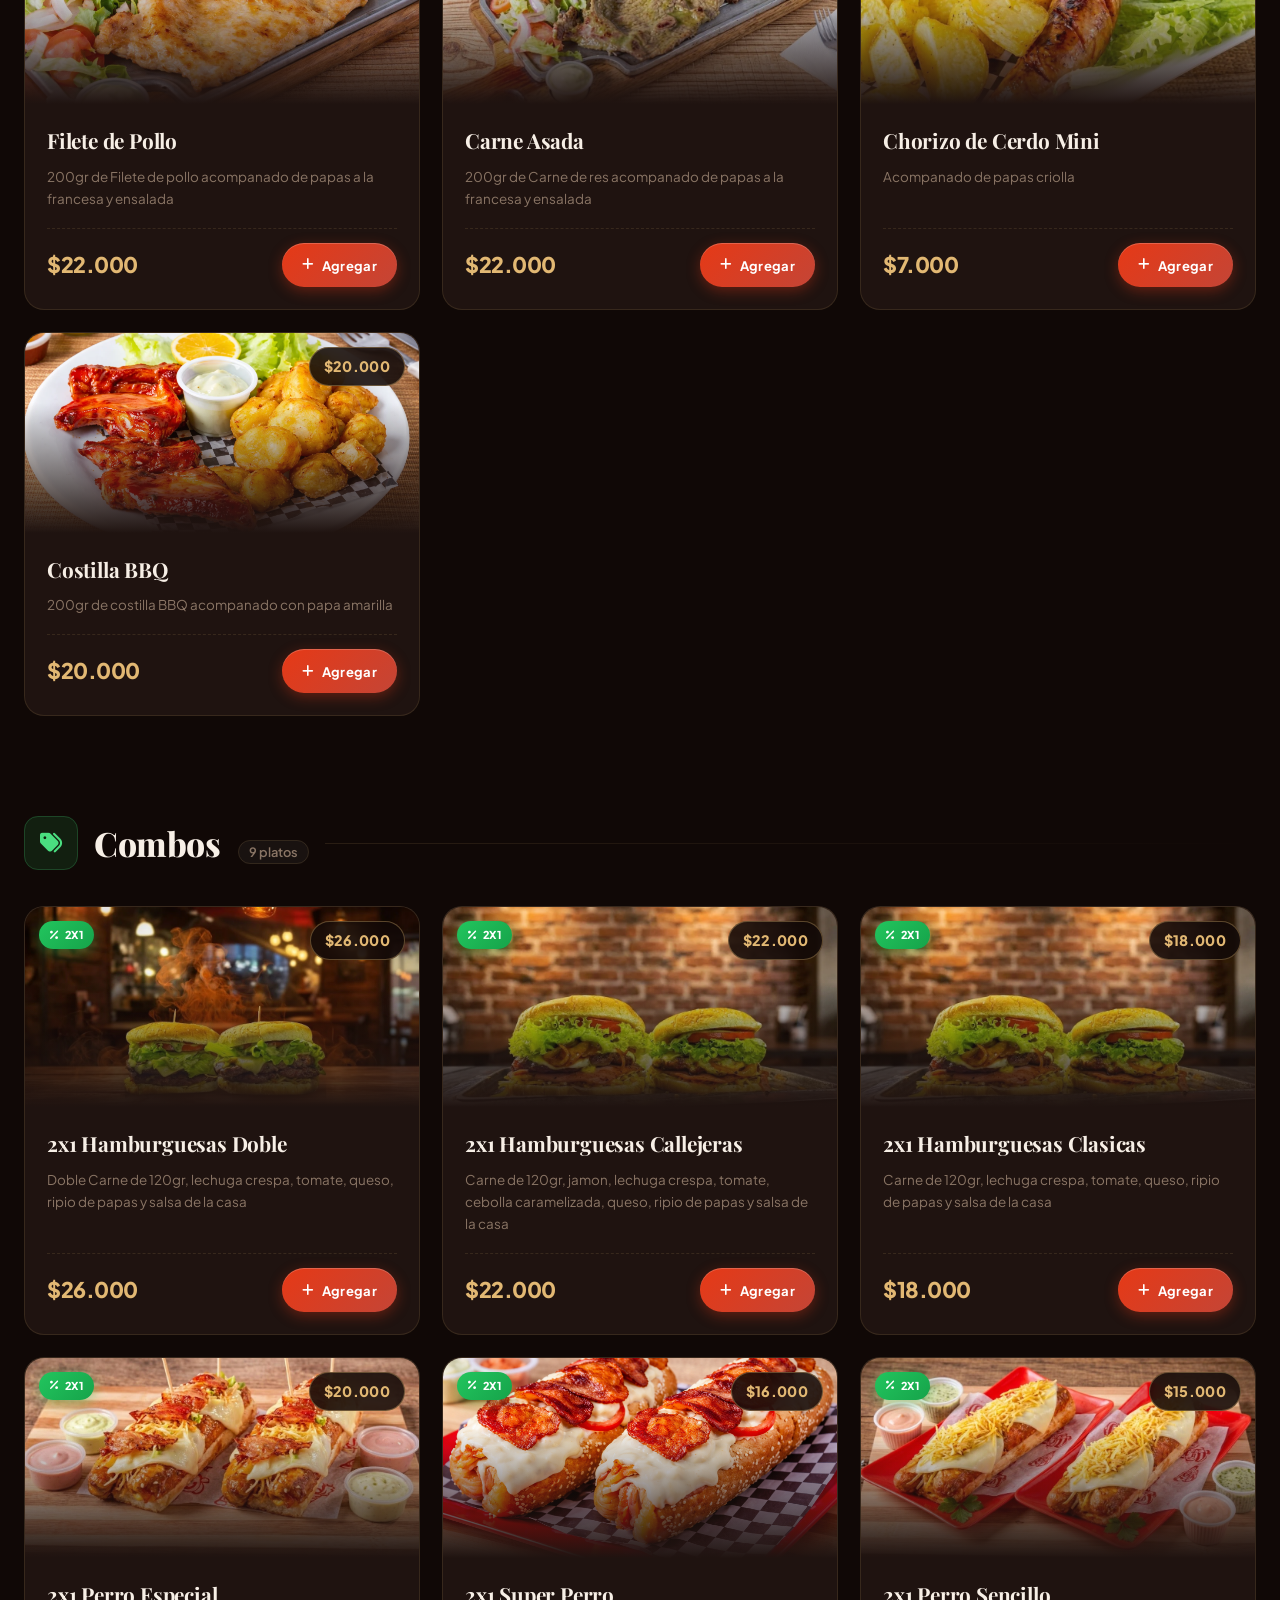
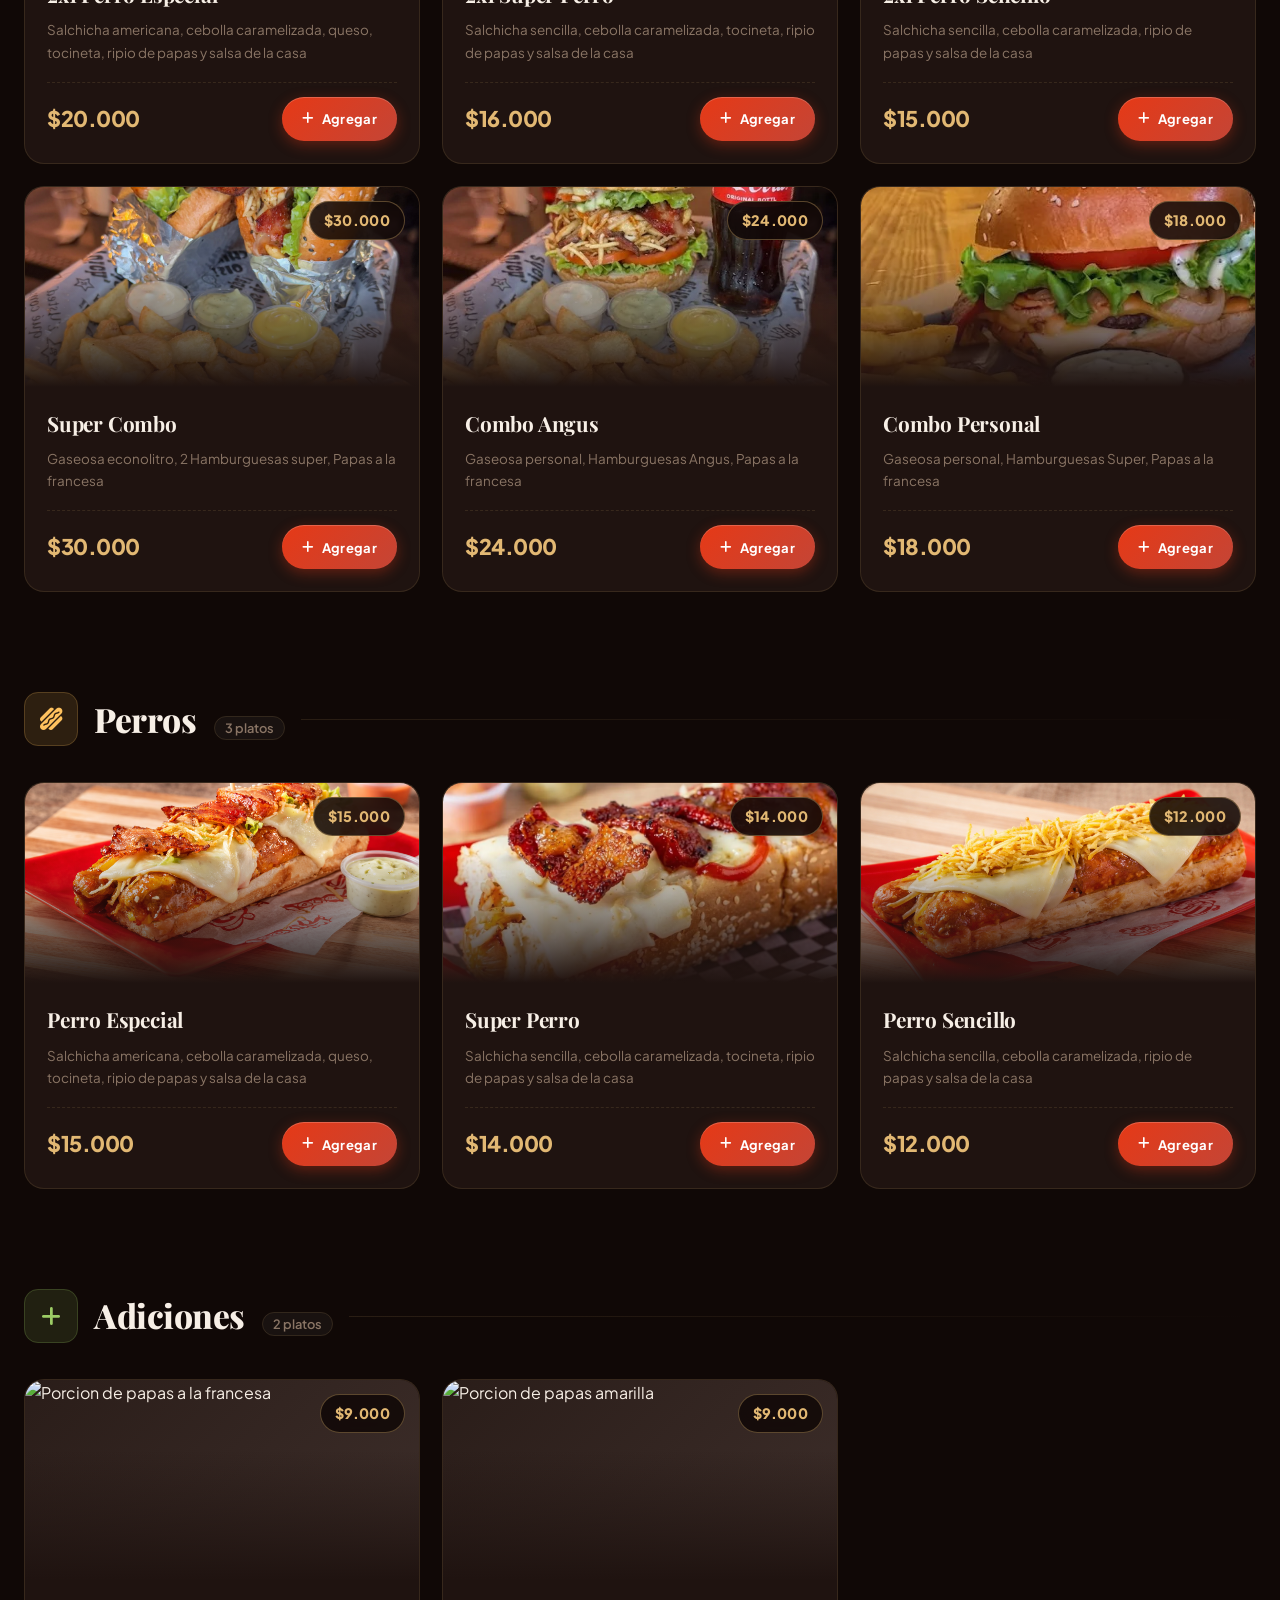
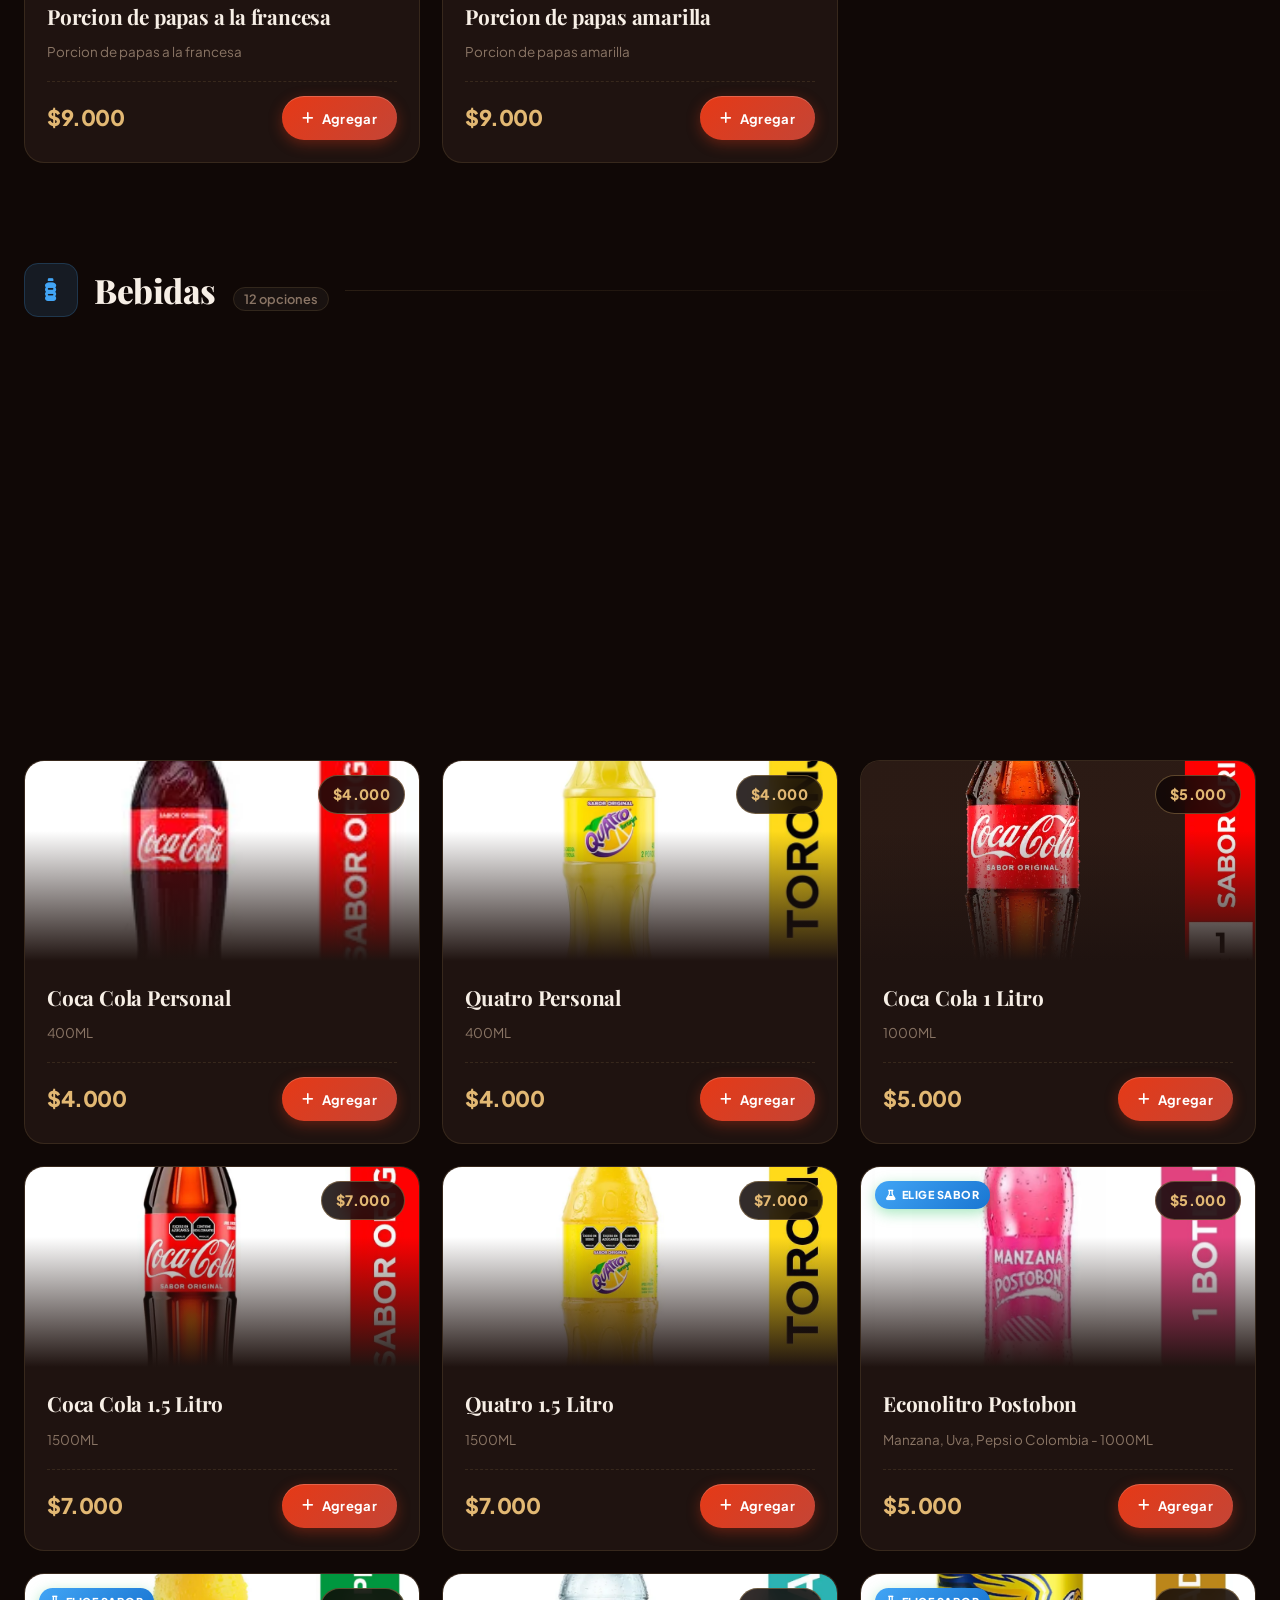
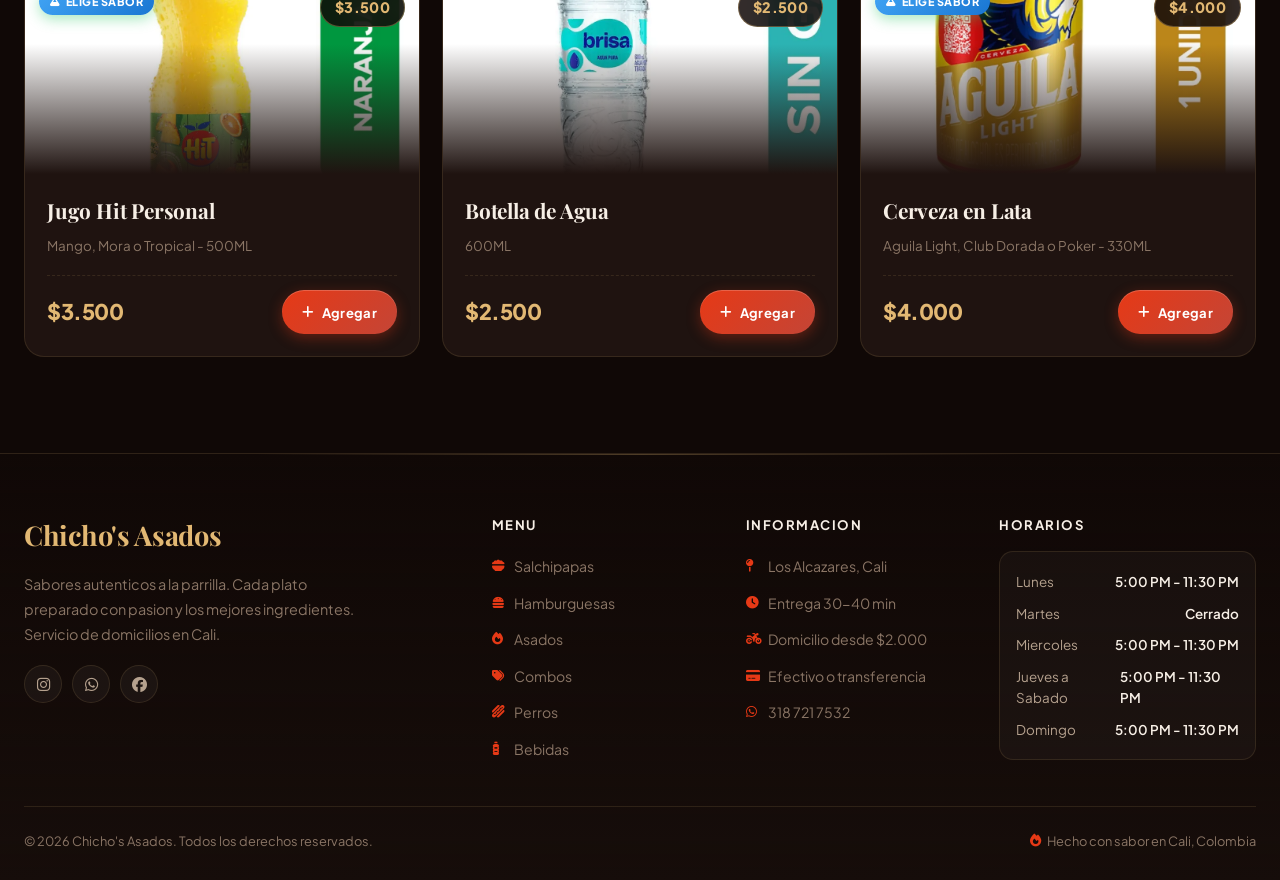
==== commit fc633158: "arrelglos" ====
--- a/index.html
+++ b/index.html
@@ -2187,8 +2187,8 @@
         <div class="product-card" data-id="Dosx1SuperPerro"><div class="product-card-img"><img src="img/productos/combos/2X1Superperro.webp" alt="2x1 Super Perro" class="product-img" loading="lazy" onerror="this.parentElement.style.background='linear-gradient(135deg,#2A1D19,#3D2E2A)'"><span class="combo-badge"><i class="fa-solid fa-percent"></i> 2x1</span><span class="price-tag">$16.000</span></div><div class="product-card-body"><h3 class="product-name">2x1 Super Perro</h3><p class="product-desc">Salchicha sencilla, cebolla caramelizada, tocineta, ripio de papas y salsa de la casa</p><div class="product-footer"><span class="product-price">$16.000</span><button class="add-btn"><i class="fa-solid fa-plus"></i> Agregar</button></div></div></div>
         <div class="product-card" data-id="Dosx1PerroSencillo"><div class="product-card-img"><img src="img/productos/combos/2x1PerroSencillo.webp" alt="2x1 Perro Sencillo" class="product-img" loading="lazy" onerror="this.parentElement.style.background='linear-gradient(135deg,#2A1D19,#3D2E2A)'"><span class="combo-badge"><i class="fa-solid fa-percent"></i> 2x1</span><span class="price-tag">$15.000</span></div><div class="product-card-body"><h3 class="product-name">2x1 Perro Sencillo</h3><p class="product-desc">Salchicha sencilla, cebolla caramelizada, ripio de papas y salsa de la casa</p><div class="product-footer"><span class="product-price">$15.000</span><button class="add-btn"><i class="fa-solid fa-plus"></i> Agregar</button></div></div></div>
         <div class="product-card" data-id="ComboDos"><div class="product-card-img"><img src="img/productos/combos/combo2.webp" alt="Super Combo" class="product-img" loading="lazy" onerror="this.parentElement.style.background='linear-gradient(135deg,#2A1D19,#3D2E2A)'"><span class="price-tag">$30.000</span></div><div class="product-card-body"><h3 class="product-name">Super Combo</h3><p class="product-desc">Gaseosa econolitro, 2 Hamburguesas super, Papas a la francesa</p><div class="product-footer"><span class="product-price">$30.000</span><button class="add-btn"><i class="fa-solid fa-plus"></i> Agregar</button></div></div></div>
-        <div class="product-card" data-id="Combo3"><div class="product-card-img"><img src="img/productos/combos/combo3.webp" alt="Combo Angus" class="product-img" loading="lazy" onerror="this.parentElement.style.background='linear-gradient(135deg,#2A1D19,#3D2E2A)'"><span class="price-tag">$24.000</span></div><div class="product-card-body"><h3 class="product-name">Combo Angus</h3><p class="product-desc">Gaseosa personal, Hamburguesas Angus, Papas a la francesa</p><div class="product-footer"><span class="product-price">$24.000</span><button class="add-btn"><i class="fa-solid fa-plus"></i> Agregar</button></div></div></div>
-        <div class="product-card" data-id="Combo1"><div class="product-card-img"><img src="img/productos/combos/combos1.webp" alt="Combo Personal" class="product-img" loading="lazy" onerror="this.parentElement.style.background='linear-gradient(135deg,#2A1D19,#3D2E2A)'"><span class="price-tag">$18.000</span></div><div class="product-card-body"><h3 class="product-name">Combo Personal</h3><p class="product-desc">Gaseosa personal, Hamburguesas Super, Papas a la francesa</p><div class="product-footer"><span class="product-price">$18.000</span><button class="add-btn"><i class="fa-solid fa-plus"></i> Agregar</button></div></div></div>
+        <div class="product-card" data-id="Combo3"><div class="product-card-img"><img src="img/productos/combos/combos1.webp" alt="Combo Angus" class="product-img" loading="lazy" onerror="this.parentElement.style.background='linear-gradient(135deg,#2A1D19,#3D2E2A)'"><span class="price-tag">$24.000</span></div><div class="product-card-body"><h3 class="product-name">Combo Angus</h3><p class="product-desc">Gaseosa personal, Hamburguesas Angus, Papas a la francesa</p><div class="product-footer"><span class="product-price">$24.000</span><button class="add-btn"><i class="fa-solid fa-plus"></i> Agregar</button></div></div></div>
+        <div class="product-card" data-id="Combo1"><div class="product-card-img"><img src="img/productos/combos/combo3.webp" alt="Combo Personal" class="product-img" loading="lazy" onerror="this.parentElement.style.background='linear-gradient(135deg,#2A1D19,#3D2E2A)'"><span class="price-tag">$18.000</span></div><div class="product-card-body"><h3 class="product-name">Combo Personal</h3><p class="product-desc">Gaseosa personal, Hamburguesas Super, Papas a la francesa</p><div class="product-footer"><span class="product-price">$18.000</span><button class="add-btn"><i class="fa-solid fa-plus"></i> Agregar</button></div></div></div>
     </div>
 </section>
 
@@ -2293,7 +2293,7 @@
         <div class="form-group">
             <select id="barrio">
                 <option value="">Selecciona tu barrio</option>
-                <option>Los alcazares</option><option>Fonaviemcali</option><option>San luis 2</option><option>San luis 2 - Ciudad de cali</option><option>San Luis 1</option><option>Metropolitano del norte</option><option>Villa del sol</option><option>Paso del comercio</option><option>Oasis de comfandi</option><option>Comfenalco</option><option>Plazas verde</option><option>Los andes</option><option>Guaduales</option><option>Calimio</option><option>Flora industrial</option><option>Floralia</option><option>Chiminangos</option><option>La rivera</option><option>Los alamos</option><option>Guayacanes</option><option>Brisa de los alamos</option><option>Barranquilla</option><option>Torres de comfandi</option><option>Brisas del guavito</option><option>Tejares de salomia</option><option>Quintas de salomia</option><option>Petecuy</option><option>Salomia</option><option>El saman</option><option>La merced</option><option>Los almendros</option><option>Villa de veracruz</option><option>La flora</option><option>Vipasa</option><option>Prados del norte</option><option>Villa del prado</option><option>Santa barbara</option><option>La dolores</option><option>Cauca seco</option><option>Cali bella</option><option>Alfonso lopez</option><option>Versalles</option><option>Menga</option><option>Altos de menga</option>
+                <option>Los alcazares</option><option>Fonaviemcali</option><option>San luis 2</option><option>San luis 2 - Ciudad de cali</option><option>San luis 1</option><option>Metropolitano del norte</option><option>Villa del sol</option><option>Paso del comercio</option><option>Oasis de comfandi</option><option>Comfenalco</option><option>Plazas verde</option><option>Los andes</option><option>Guaduales</option><option>Calimio</option><option>Flora industrial</option><option>Floralia</option><option>Chiminangos</option><option>La rivera</option><option>Los alamos</option><option>Guayacanes</option><option>Brisa de los alamos</option><option>Barranquilla</option><option>Torres de comfandi</option><option>Brisas del guavito</option><option>Tejares de salomia</option><option>Quintas de salomia</option><option>Petecuy</option><option>Salomia</option><option>El saman</option><option>La merced</option><option>Los almendros</option><option>Villa de veracruz</option><option>La flora</option><option>Vipasa</option><option>Prados del norte</option><option>Villa del prado</option><option>Santa barbara</option><option>La dolores</option><option>Cauca seco</option><option>Cali bella</option><option>Alfonso lopez</option><option>Versalles</option><option>Menga</option><option>Altos de menga</option>
             </select>
         </div>
 
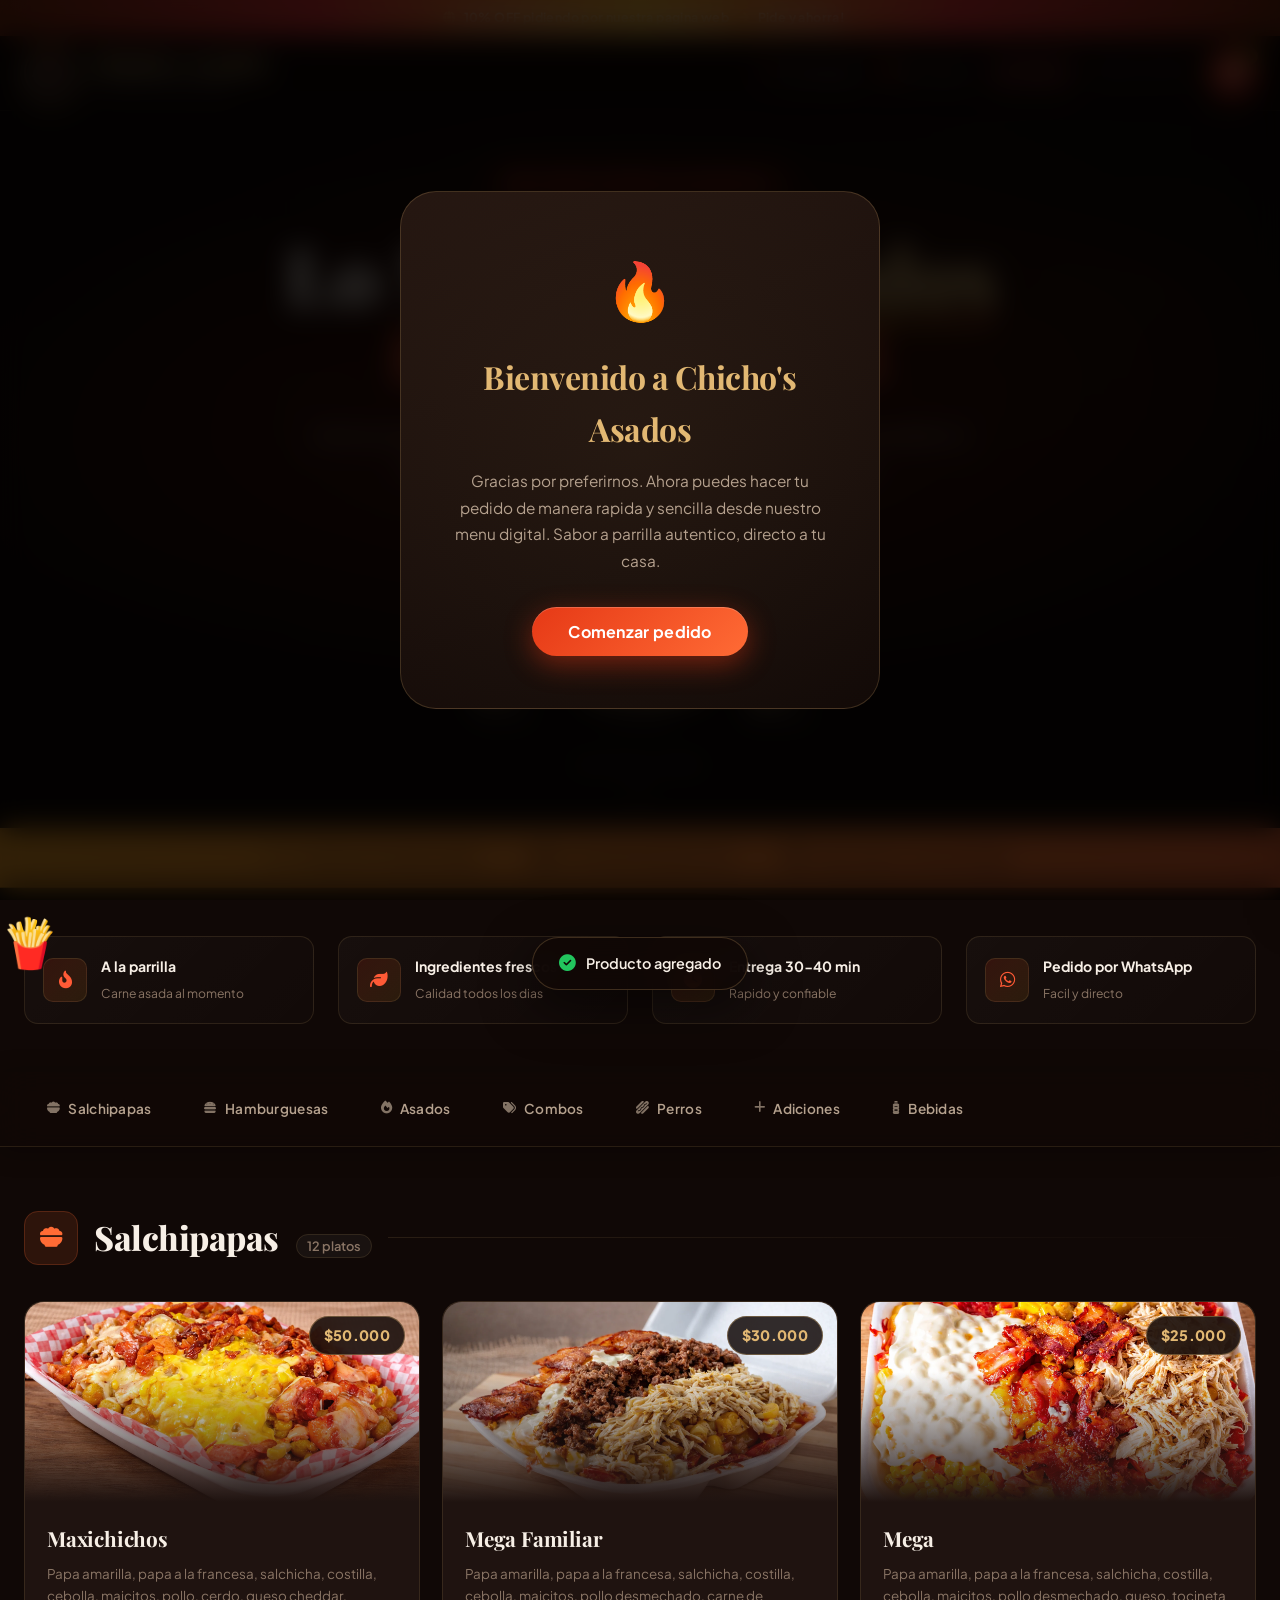
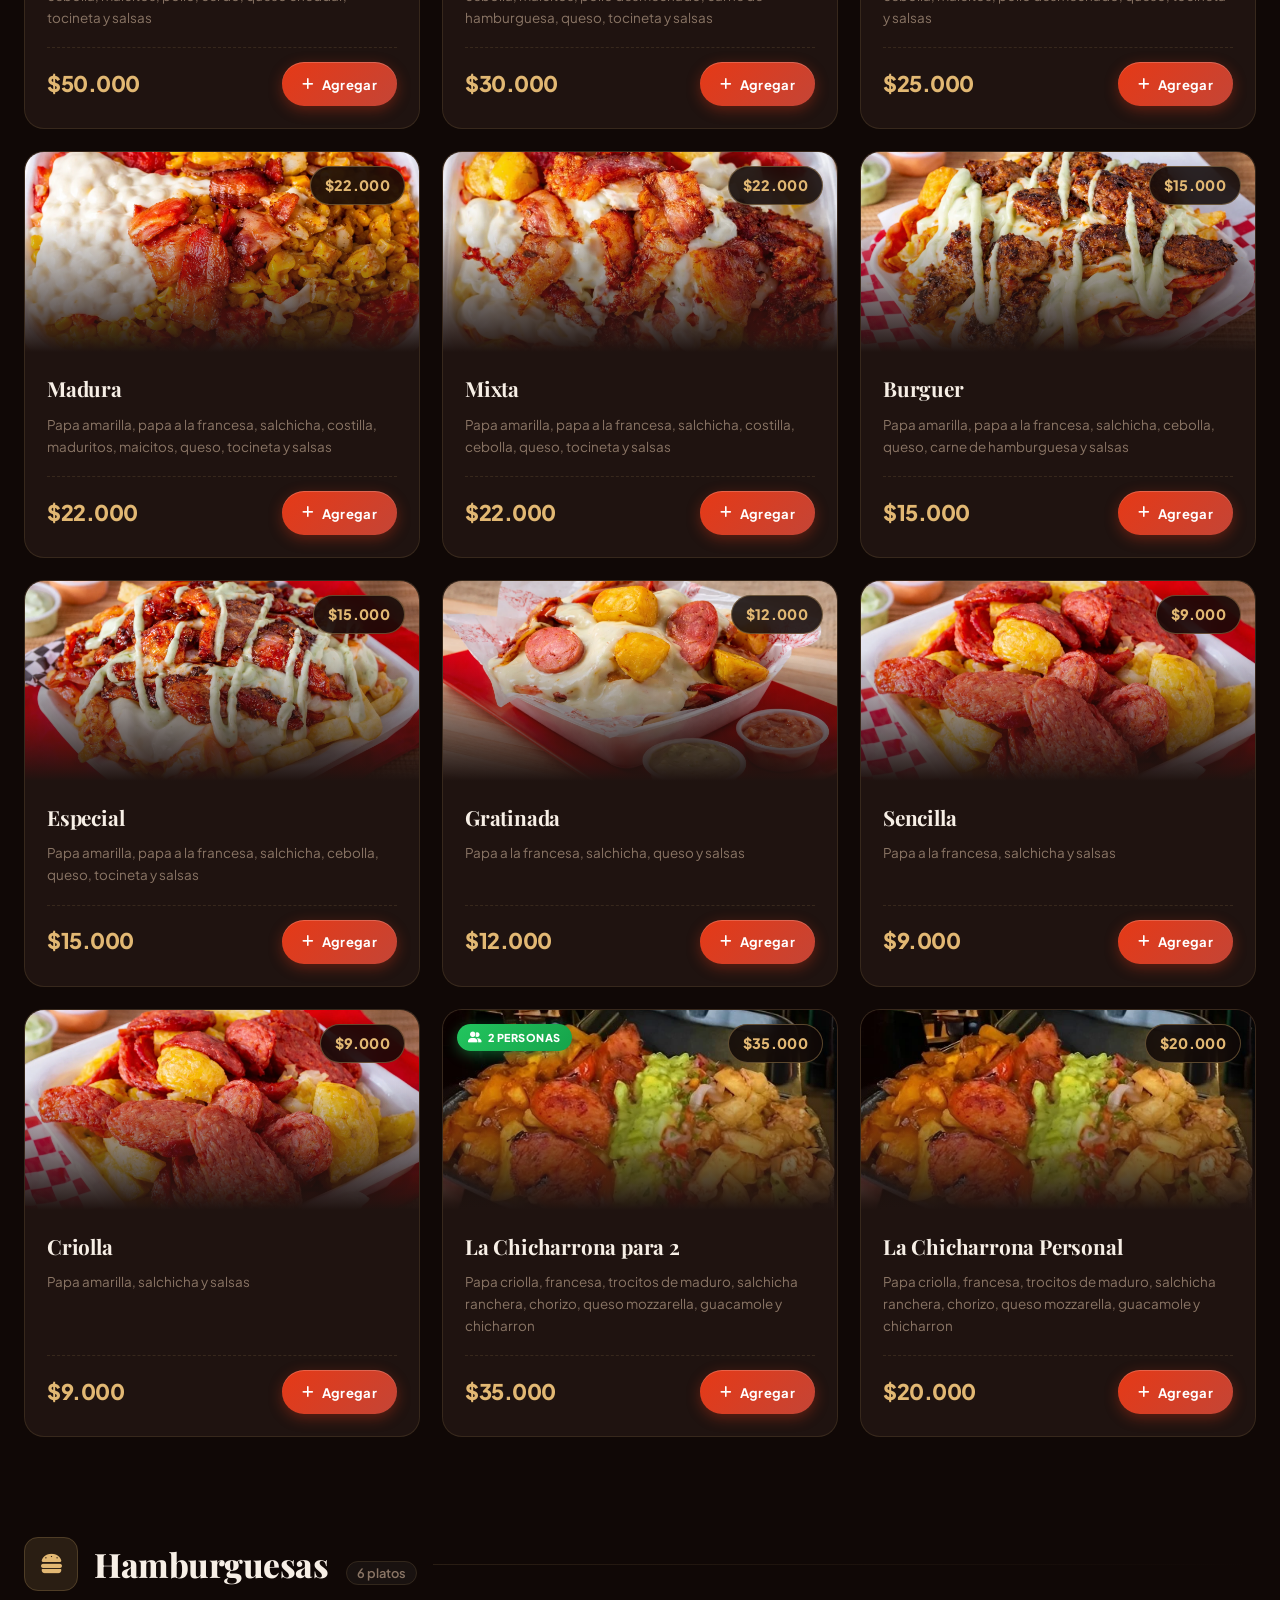
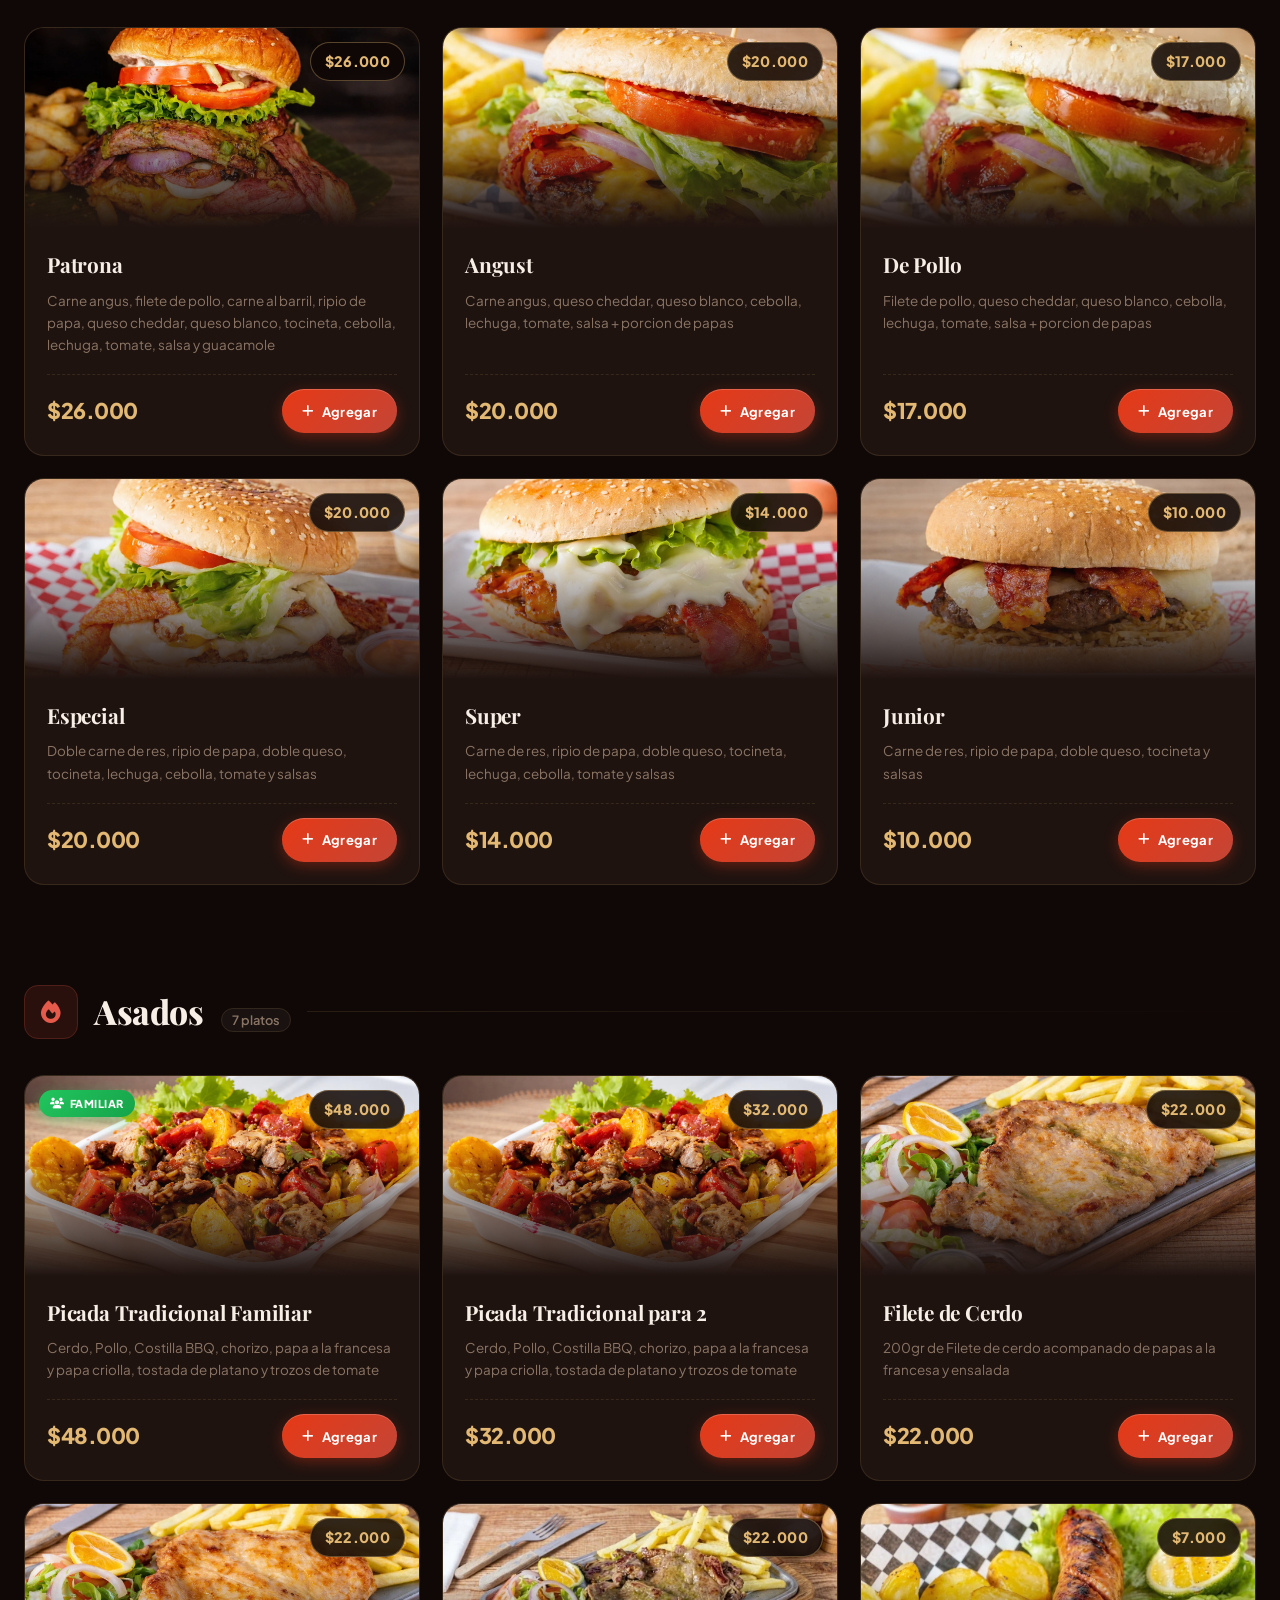
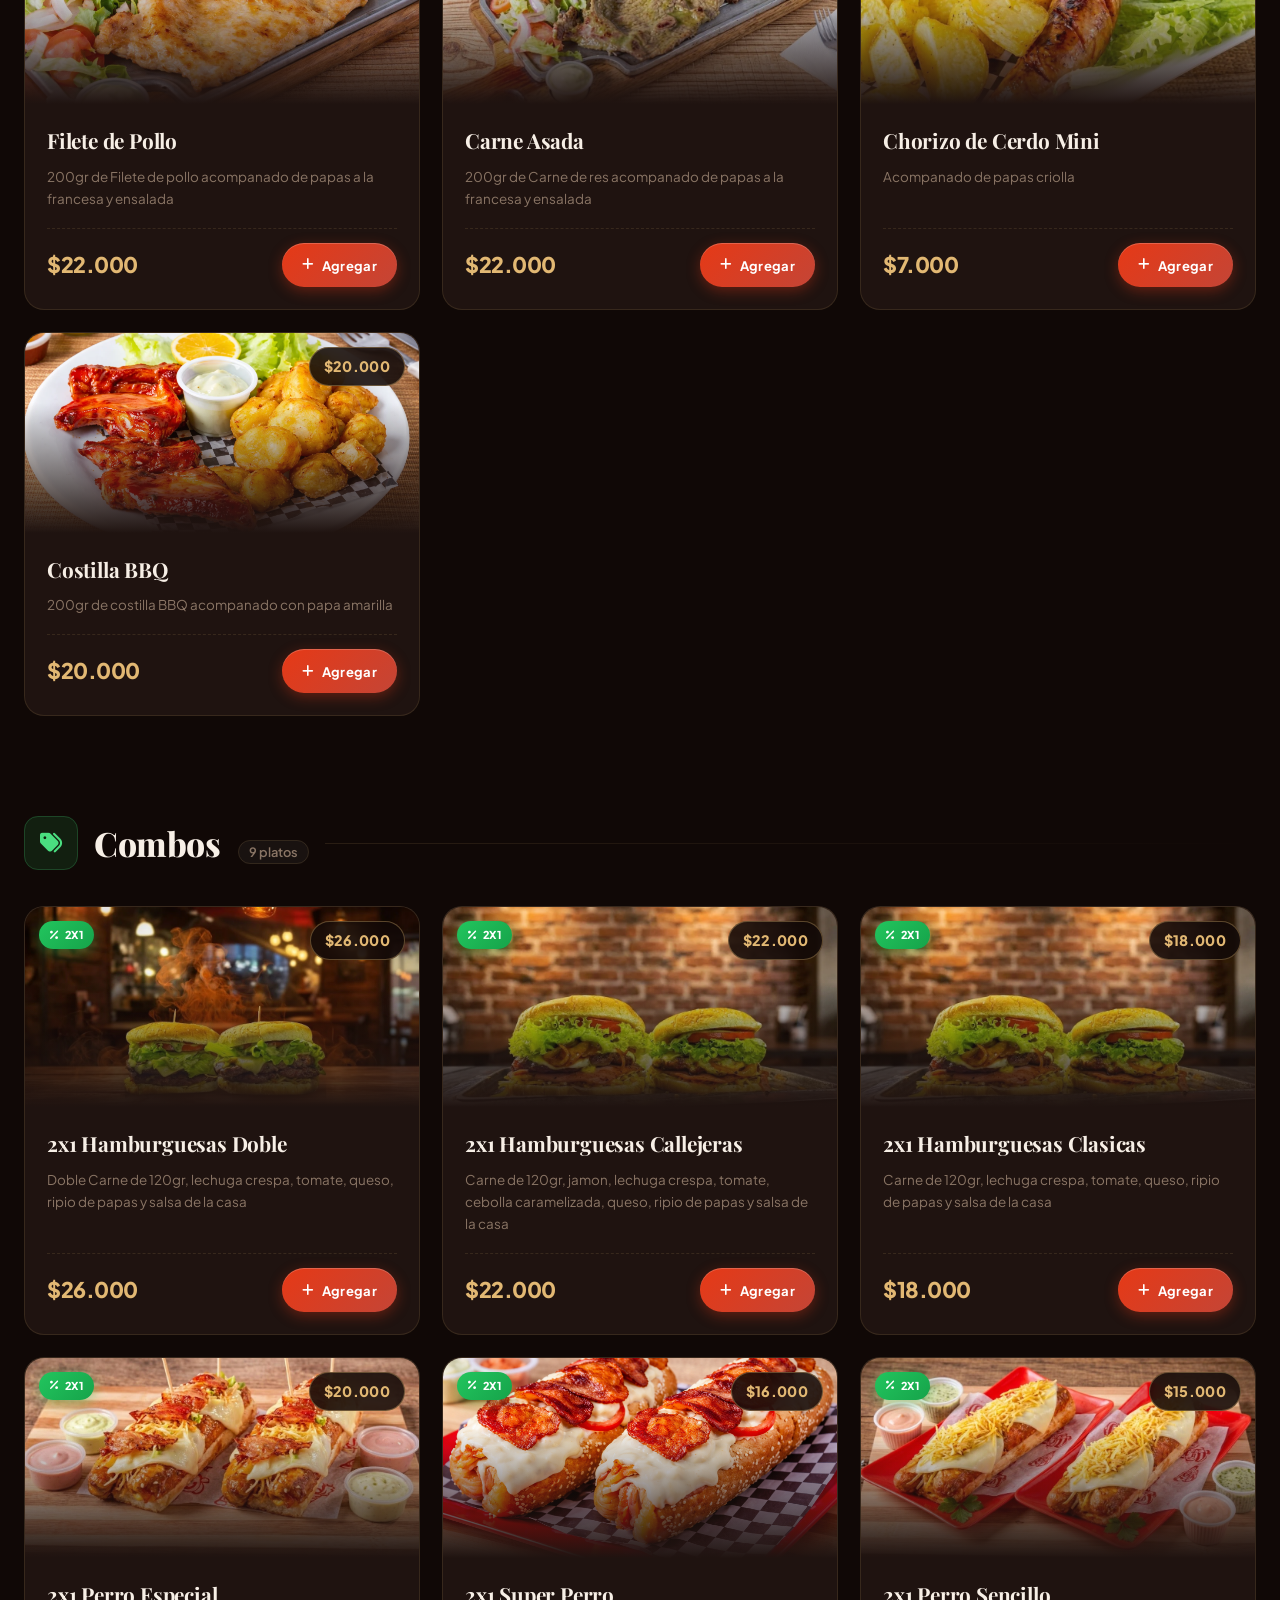
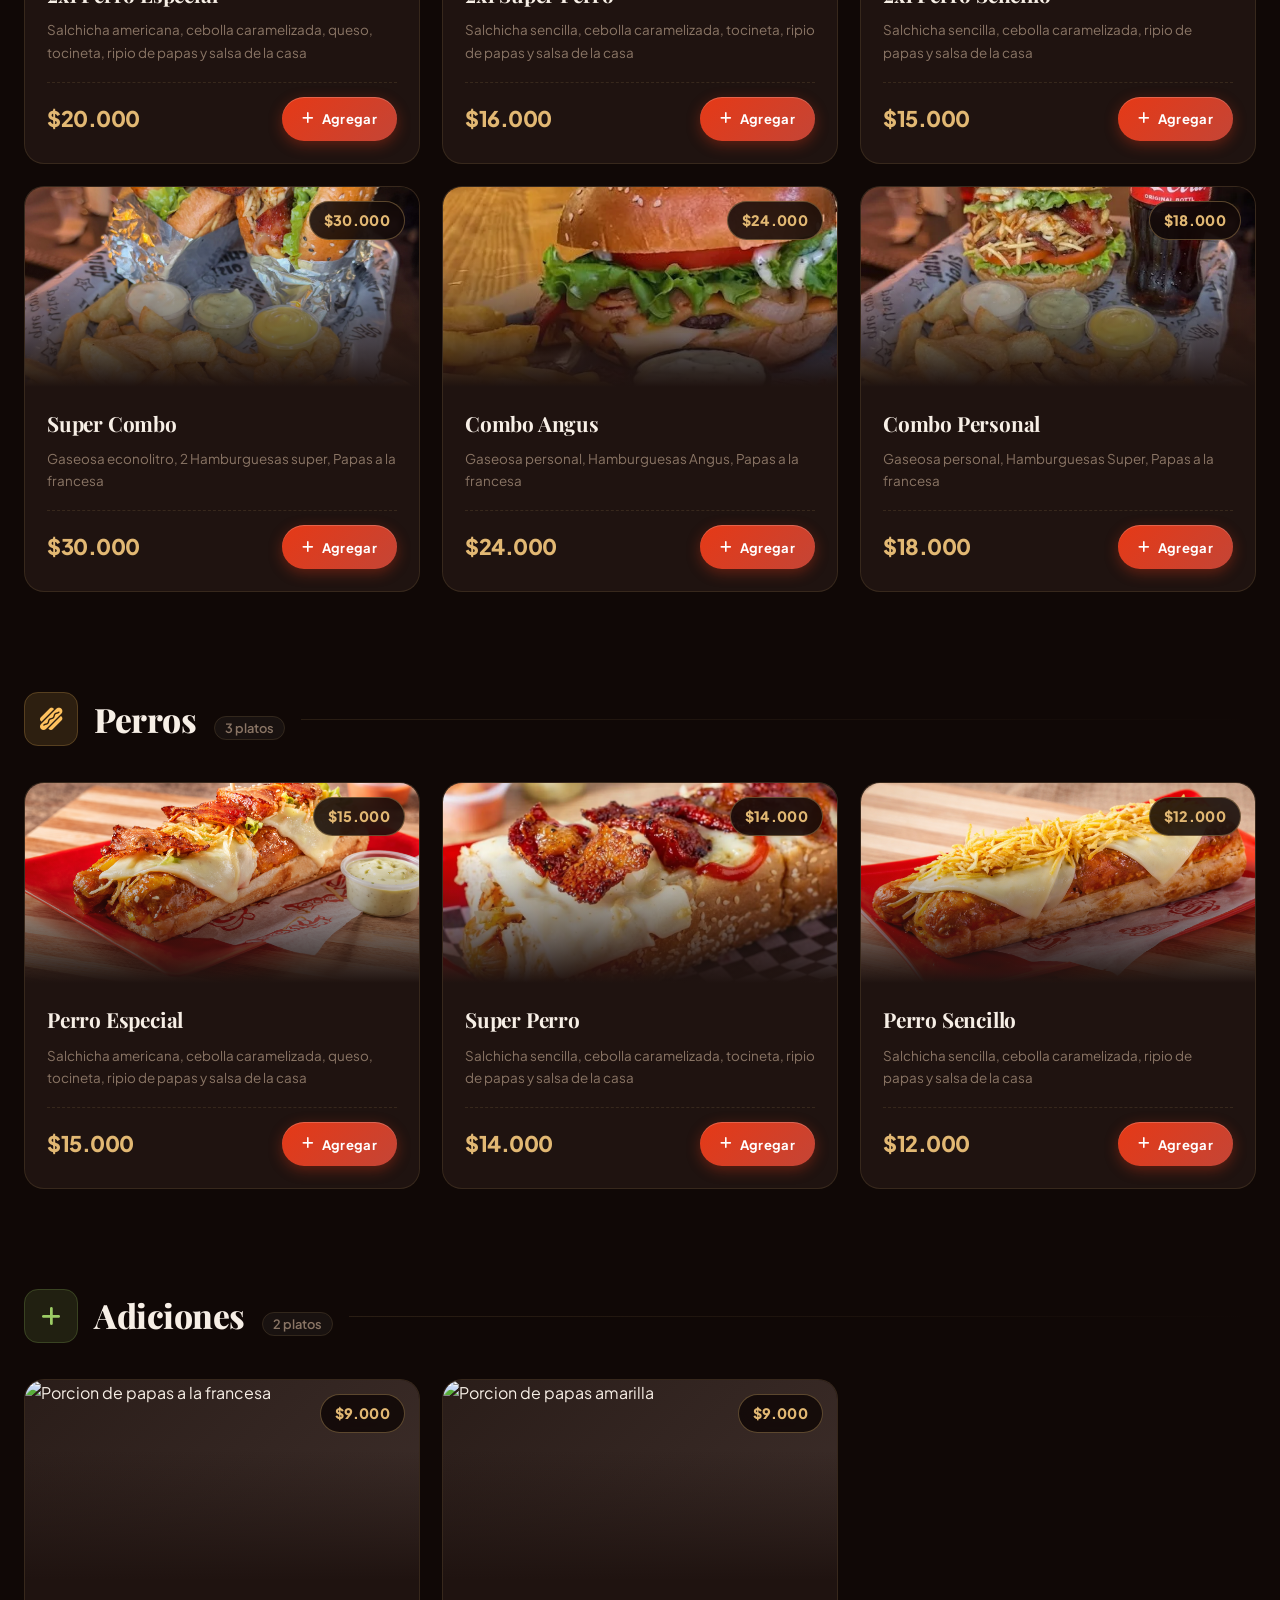
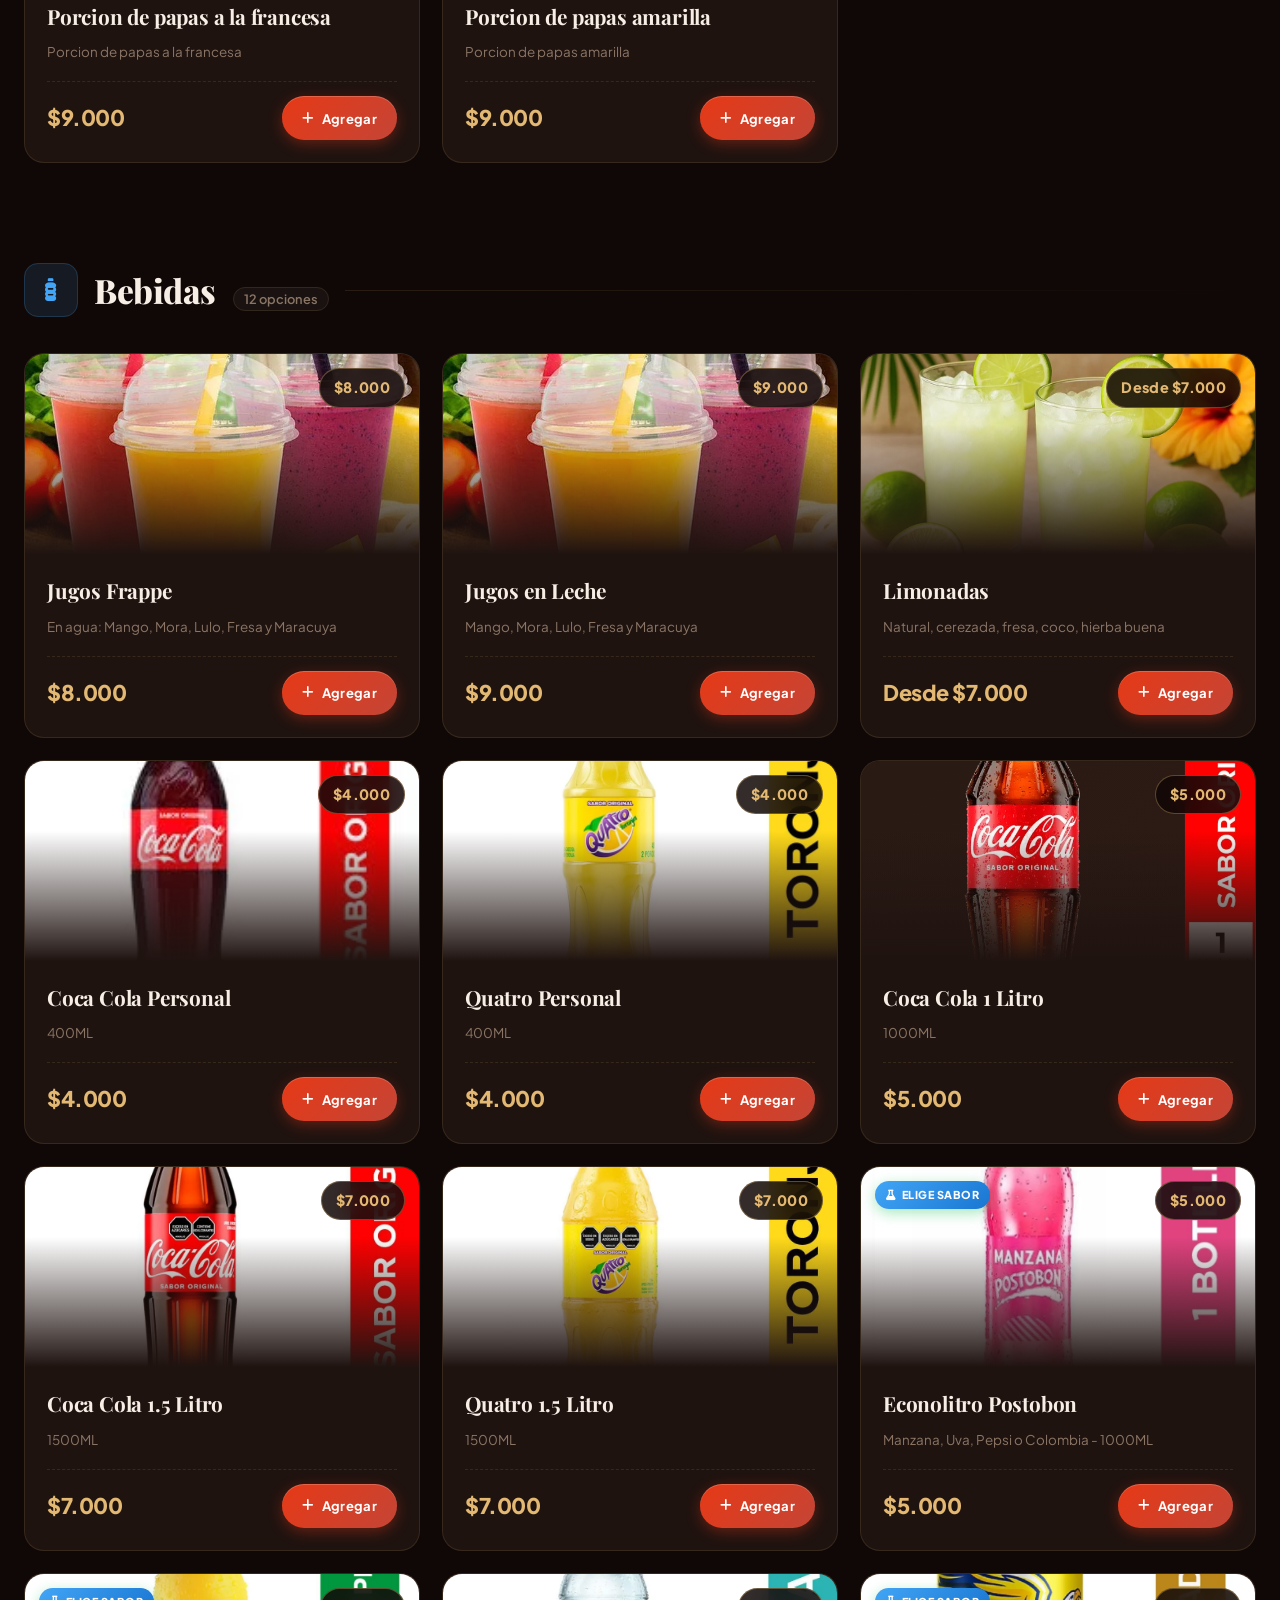
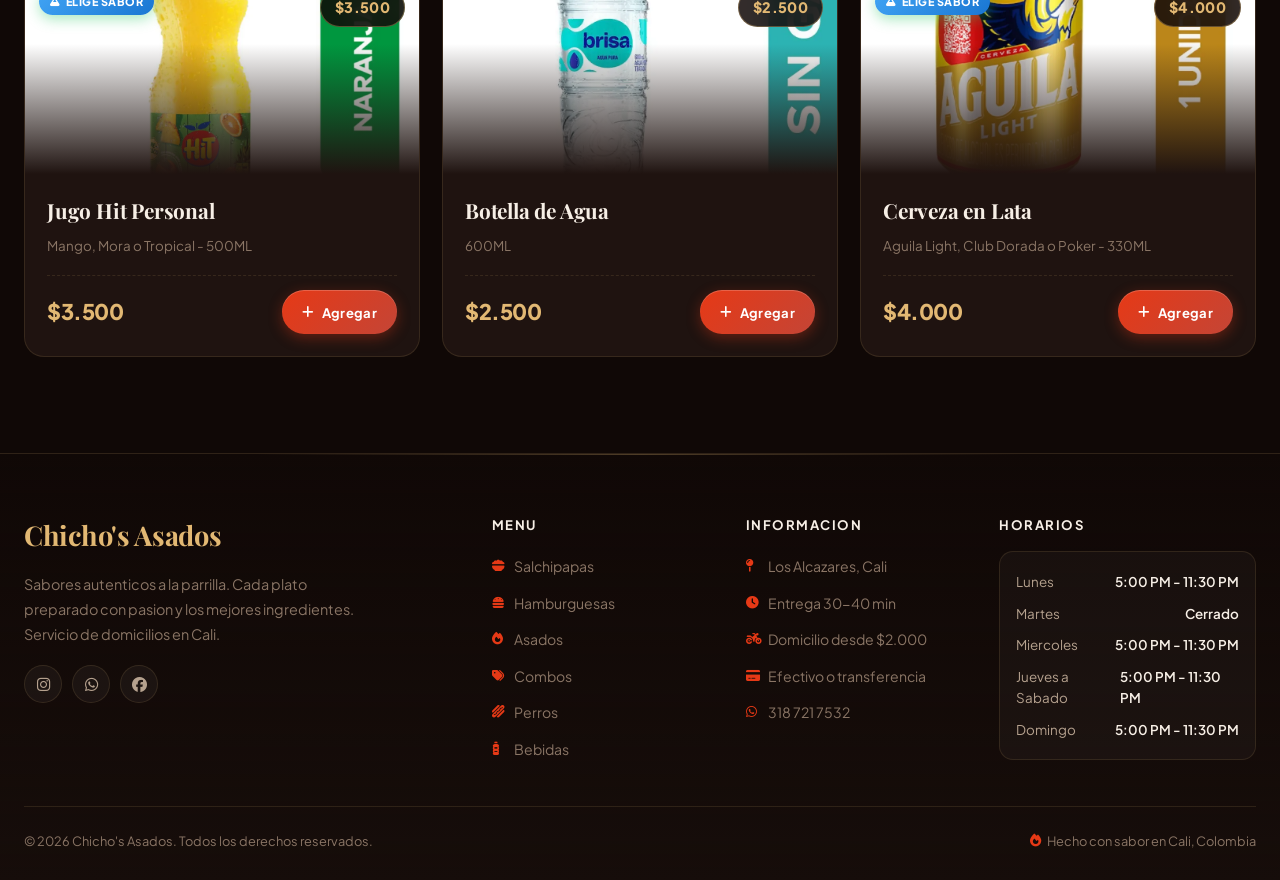
==== commit afca1d56: "10% descuento arreglos" ====
--- a/index.html
+++ b/index.html
@@ -2187,8 +2187,8 @@
         <div class="product-card" data-id="Dosx1SuperPerro"><div class="product-card-img"><img src="img/productos/combos/2X1Superperro.webp" alt="2x1 Super Perro" class="product-img" loading="lazy" onerror="this.parentElement.style.background='linear-gradient(135deg,#2A1D19,#3D2E2A)'"><span class="combo-badge"><i class="fa-solid fa-percent"></i> 2x1</span><span class="price-tag">$16.000</span></div><div class="product-card-body"><h3 class="product-name">2x1 Super Perro</h3><p class="product-desc">Salchicha sencilla, cebolla caramelizada, tocineta, ripio de papas y salsa de la casa</p><div class="product-footer"><span class="product-price">$16.000</span><button class="add-btn"><i class="fa-solid fa-plus"></i> Agregar</button></div></div></div>
         <div class="product-card" data-id="Dosx1PerroSencillo"><div class="product-card-img"><img src="img/productos/combos/2x1PerroSencillo.webp" alt="2x1 Perro Sencillo" class="product-img" loading="lazy" onerror="this.parentElement.style.background='linear-gradient(135deg,#2A1D19,#3D2E2A)'"><span class="combo-badge"><i class="fa-solid fa-percent"></i> 2x1</span><span class="price-tag">$15.000</span></div><div class="product-card-body"><h3 class="product-name">2x1 Perro Sencillo</h3><p class="product-desc">Salchicha sencilla, cebolla caramelizada, ripio de papas y salsa de la casa</p><div class="product-footer"><span class="product-price">$15.000</span><button class="add-btn"><i class="fa-solid fa-plus"></i> Agregar</button></div></div></div>
         <div class="product-card" data-id="ComboDos"><div class="product-card-img"><img src="img/productos/combos/combo2.webp" alt="Super Combo" class="product-img" loading="lazy" onerror="this.parentElement.style.background='linear-gradient(135deg,#2A1D19,#3D2E2A)'"><span class="price-tag">$30.000</span></div><div class="product-card-body"><h3 class="product-name">Super Combo</h3><p class="product-desc">Gaseosa econolitro, 2 Hamburguesas super, Papas a la francesa</p><div class="product-footer"><span class="product-price">$30.000</span><button class="add-btn"><i class="fa-solid fa-plus"></i> Agregar</button></div></div></div>
-        <div class="product-card" data-id="Combo3"><div class="product-card-img"><img src="img/productos/combos/combos1.webp" alt="Combo Angus" class="product-img" loading="lazy" onerror="this.parentElement.style.background='linear-gradient(135deg,#2A1D19,#3D2E2A)'"><span class="price-tag">$24.000</span></div><div class="product-card-body"><h3 class="product-name">Combo Angus</h3><p class="product-desc">Gaseosa personal, Hamburguesas Angus, Papas a la francesa</p><div class="product-footer"><span class="product-price">$24.000</span><button class="add-btn"><i class="fa-solid fa-plus"></i> Agregar</button></div></div></div>
-        <div class="product-card" data-id="Combo1"><div class="product-card-img"><img src="img/productos/combos/combo3.webp" alt="Combo Personal" class="product-img" loading="lazy" onerror="this.parentElement.style.background='linear-gradient(135deg,#2A1D19,#3D2E2A)'"><span class="price-tag">$18.000</span></div><div class="product-card-body"><h3 class="product-name">Combo Personal</h3><p class="product-desc">Gaseosa personal, Hamburguesas Super, Papas a la francesa</p><div class="product-footer"><span class="product-price">$18.000</span><button class="add-btn"><i class="fa-solid fa-plus"></i> Agregar</button></div></div></div>
+        <div class="product-card" data-id="Combo3"><div class="product-card-img"><img src="img/productos/combos/combo3.webp" alt="Combo Angus" class="product-img" loading="lazy" onerror="this.parentElement.style.background='linear-gradient(135deg,#2A1D19,#3D2E2A)'"><span class="price-tag">$24.000</span></div><div class="product-card-body"><h3 class="product-name">Combo Angus</h3><p class="product-desc">Gaseosa personal, Hamburguesas Angus, Papas a la francesa</p><div class="product-footer"><span class="product-price">$24.000</span><button class="add-btn"><i class="fa-solid fa-plus"></i> Agregar</button></div></div></div>
+        <div class="product-card" data-id="Combo1"><div class="product-card-img"><img src="img/productos/combos/combos1.webp" alt="Combo Personal" class="product-img" loading="lazy" onerror="this.parentElement.style.background='linear-gradient(135deg,#2A1D19,#3D2E2A)'"><span class="price-tag">$18.000</span></div><div class="product-card-body"><h3 class="product-name">Combo Personal</h3><p class="product-desc">Gaseosa personal, Hamburguesas Super, Papas a la francesa</p><div class="product-footer"><span class="product-price">$18.000</span><button class="add-btn"><i class="fa-solid fa-plus"></i> Agregar</button></div></div></div>
     </div>
 </section>
 
@@ -2293,7 +2293,7 @@
         <div class="form-group">
             <select id="barrio">
                 <option value="">Selecciona tu barrio</option>
-                <option>Los alcazares</option><option>Fonaviemcali</option><option>San luis 2</option><option>San luis 2 - Ciudad de cali</option><option>San luis 1</option><option>Metropolitano del norte</option><option>Villa del sol</option><option>Paso del comercio</option><option>Oasis de comfandi</option><option>Comfenalco</option><option>Plazas verde</option><option>Los andes</option><option>Guaduales</option><option>Calimio</option><option>Flora industrial</option><option>Floralia</option><option>Chiminangos</option><option>La rivera</option><option>Los alamos</option><option>Guayacanes</option><option>Brisa de los alamos</option><option>Barranquilla</option><option>Torres de comfandi</option><option>Brisas del guavito</option><option>Tejares de salomia</option><option>Quintas de salomia</option><option>Petecuy</option><option>Salomia</option><option>El saman</option><option>La merced</option><option>Los almendros</option><option>Villa de veracruz</option><option>La flora</option><option>Vipasa</option><option>Prados del norte</option><option>Villa del prado</option><option>Santa barbara</option><option>La dolores</option><option>Cauca seco</option><option>Cali bella</option><option>Alfonso lopez</option><option>Versalles</option><option>Menga</option><option>Altos de menga</option>
+                <option>Los alcazares</option><option>Fonaviemcali</option><option>San luis 2</option><option>San luis 2 - Ciudad de cali</option><option>San Luis 1</option><option>Metropolitano del norte</option><option>Villa del sol</option><option>Paso del comercio</option><option>Oasis de comfandi</option><option>Comfenalco</option><option>Plazas verde</option><option>Los andes</option><option>Guaduales</option><option>Calimio</option><option>Flora industrial</option><option>Floralia</option><option>Chiminangos</option><option>La rivera</option><option>Los alamos</option><option>Guayacanes</option><option>Brisa de los alamos</option><option>Barranquilla</option><option>Torres de comfandi</option><option>Brisas del guavito</option><option>Tejares de salomia</option><option>Quintas de salomia</option><option>Petecuy</option><option>Salomia</option><option>El saman</option><option>La merced</option><option>Los almendros</option><option>Villa de veracruz</option><option>La flora</option><option>Vipasa</option><option>Prados del norte</option><option>Villa del prado</option><option>Santa barbara</option><option>La dolores</option><option>Cauca seco</option><option>Cali bella</option><option>Alfonso lopez</option><option>Versalles</option><option>Menga</option><option>Altos de menga</option>
             </select>
         </div>
 
@@ -2441,42 +2441,18 @@
 //   - gradient: gradient CSS para el top-bar (opcional)
 const PROMOS = [
   {
-    id: 'seleccion_colombia',
-    title: 'Hoy juega la Sele',
-    message: 'Hoy juega la seleccion! Recuerda nuestro 10% de descuento especial solo por hoy pidiendo por nuestra pagina web',
-    shortMessage: '10% OFF por partido de la Sele Colombia',
+    id: 'descuento_pagina',
+    title: 'Promo Online',
+    message: 'Pide tu domicilio por nuestra pagina web y aprovecha el 10% de descuento especial en todo tu pedido. No aplica al domicilio. No valido los martes (no abrimos).',
+    shortMessage: '10% OFF pidiendo por nuestra pagina web',
     discount: 10,
     start: null,
     end: null,
-    // Días de partidos típicos: martes (2) y miércoles (3) - eliminatorias
-    // También viernes (5) y sábado (6) para partidos amistosos
-    daysOfWeek: [2, 3, 5, 6],
-    icon: 'fa-futbol',
-    gradient: 'linear-gradient(90deg,#FCD34D,#F59E0B,#DC2626,#F59E0B,#FCD34D)'
-  },
-  {
-    id: 'miercoles_descuento',
-    title: 'Miercoles de Descuento',
-    message: 'Miercoles de descuento especial! 10% OFF en todo tu pedido solo por nuestra pagina web',
-    shortMessage: '10% OFF - Miercoles de descuento',
-    discount: 10,
-    start: null,
-    end: null,
-    daysOfWeek: [3],
-    icon: 'fa-percent',
+    // Aplica todos los días excepto martes (2) que el establecimiento esta cerrado
+    // 0=Dom, 1=Lun, 2=Mar(cerrado), 3=Mie, 4=Jue, 5=Vie, 6=Sab
+    daysOfWeek: [0, 1, 3, 4, 5, 6],
+    icon: 'fa-globe',
     gradient: 'linear-gradient(90deg,#7C2D12,#DC2626,#F59E0B,#DC2626,#7C2D12)'
-  },
-  {
-    id: 'viernes_feliz',
-    title: 'Viernes Feliz',
-    message: 'Viernes feliz! Empieza el fin de semana con 10% de descuento en tu pedido. Solo por nuestra pagina',
-    shortMessage: '10% OFF - Viernes Feliz',
-    discount: 10,
-    start: null,
-    end: null,
-    daysOfWeek: [5],
-    icon: 'fa-fire',
-    gradient: 'linear-gradient(90deg,#DC2626,#F59E0B,#FCD34D,#F59E0B,#DC2626)'
   },
   // Ejemplos de promos por fecha específica (descomentar y editar cuando sea necesario):
   // {
@@ -2578,7 +2554,7 @@
   "Los alcazares": 2000,
   "San luis 2": 2000,
   "San luis 2 - Ciudad de cali": 3000,
-  "San luis 1": 3000,
+  "San Luis 1": 3000,
   "Metropolitano del norte": 3000,
   "Villa del sol": 3000,
   "Paso del comercio": 3000,
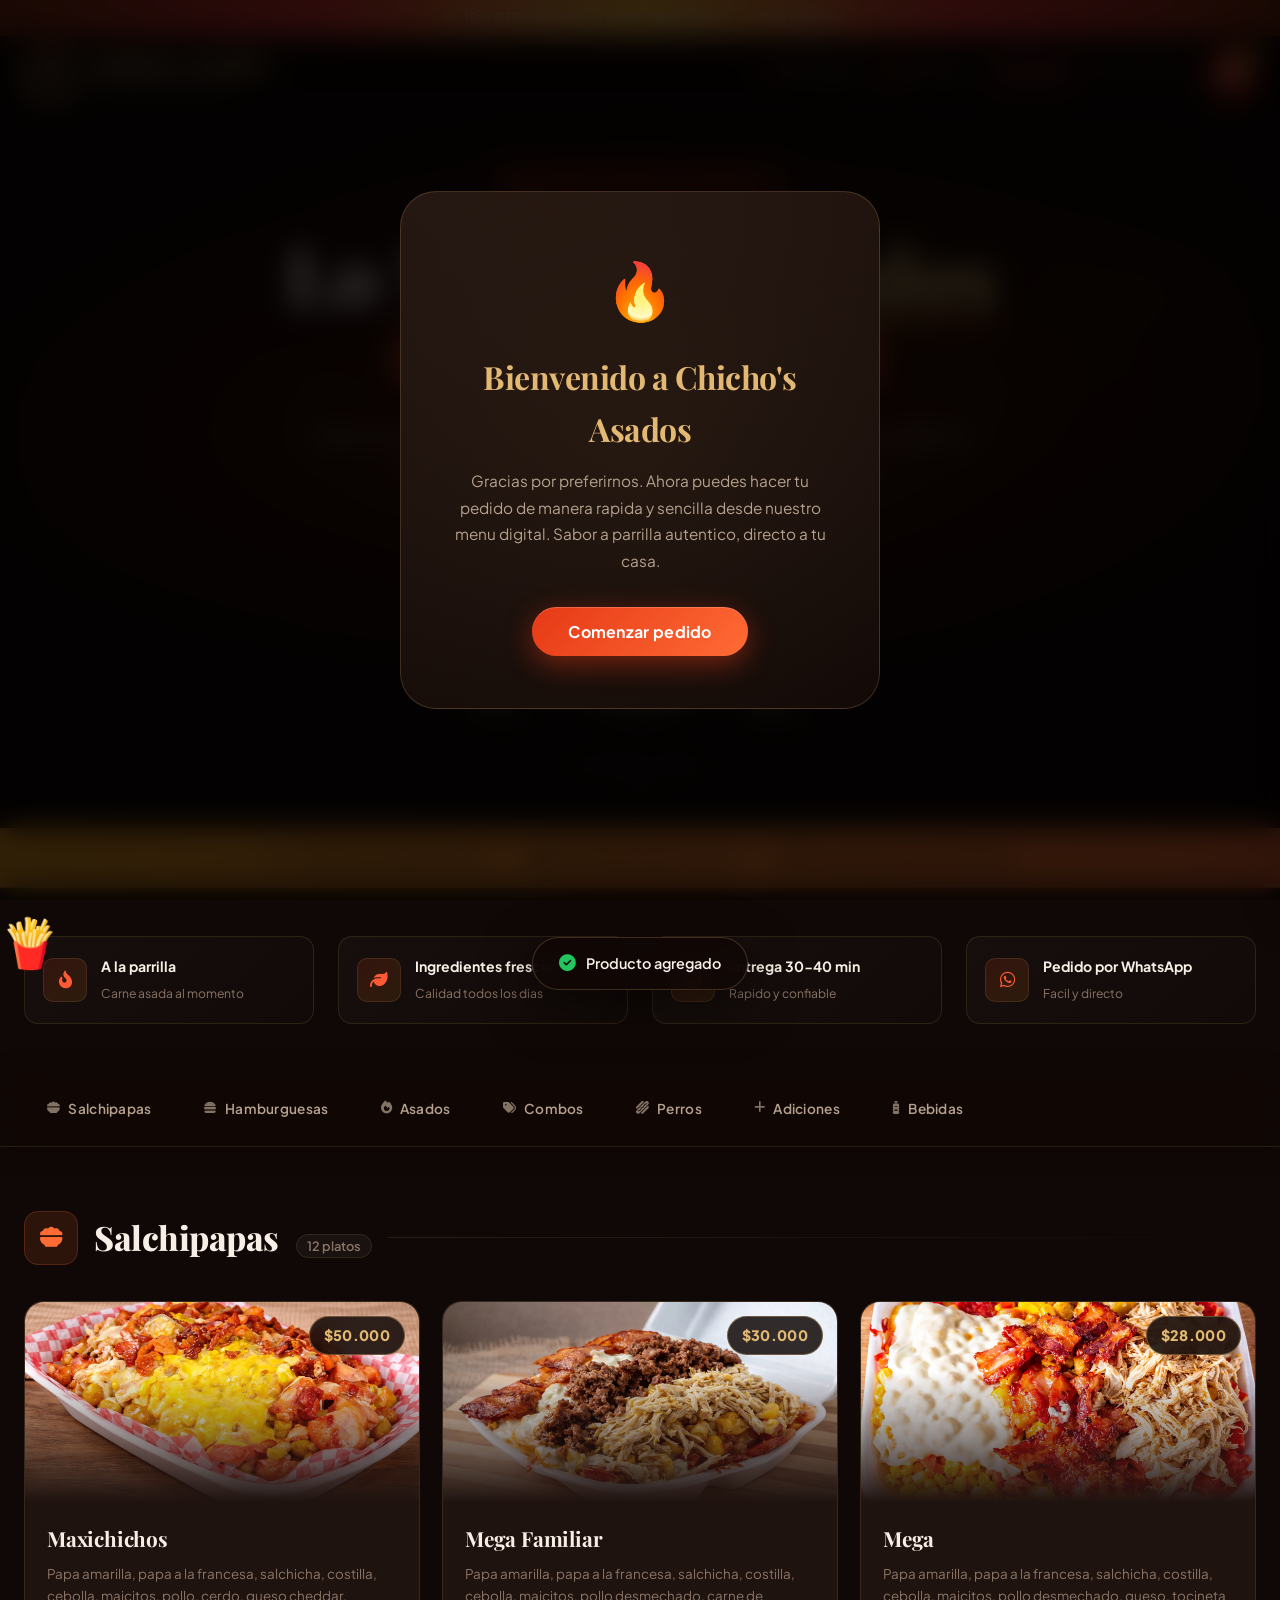
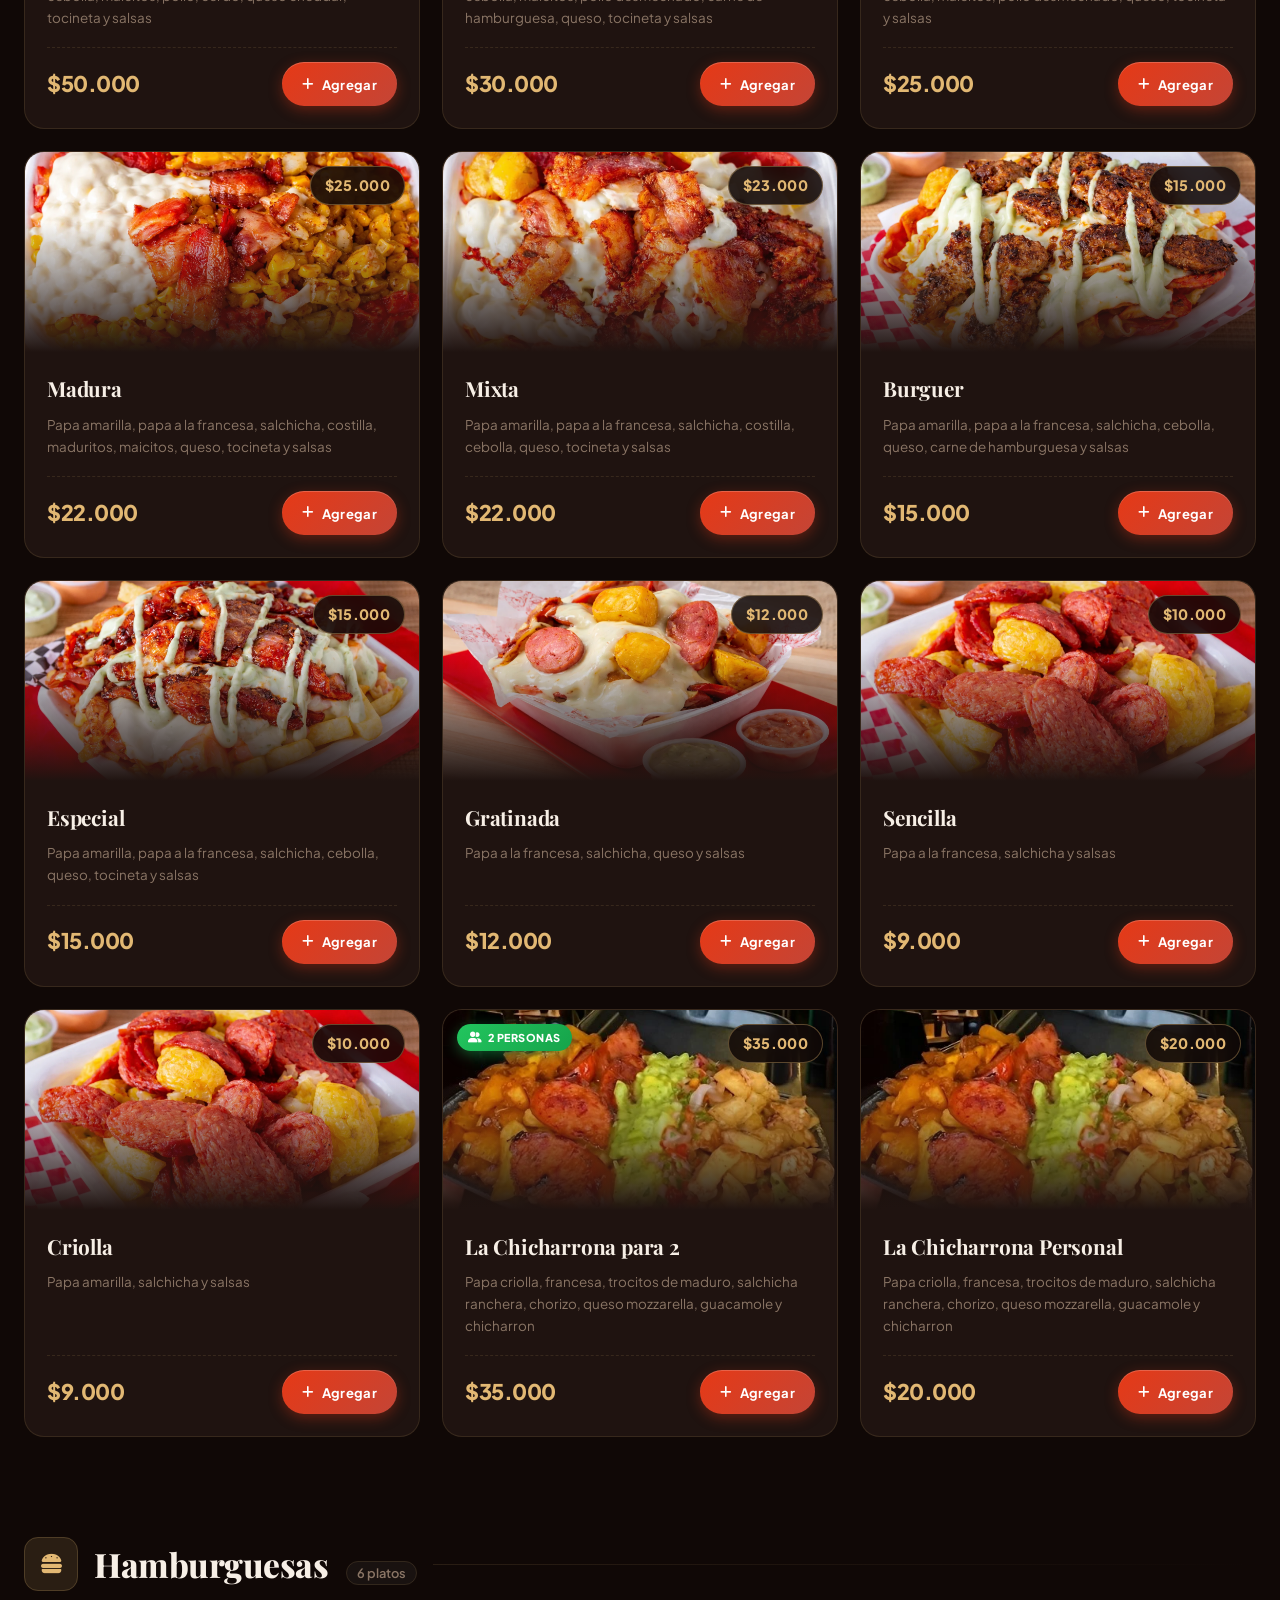
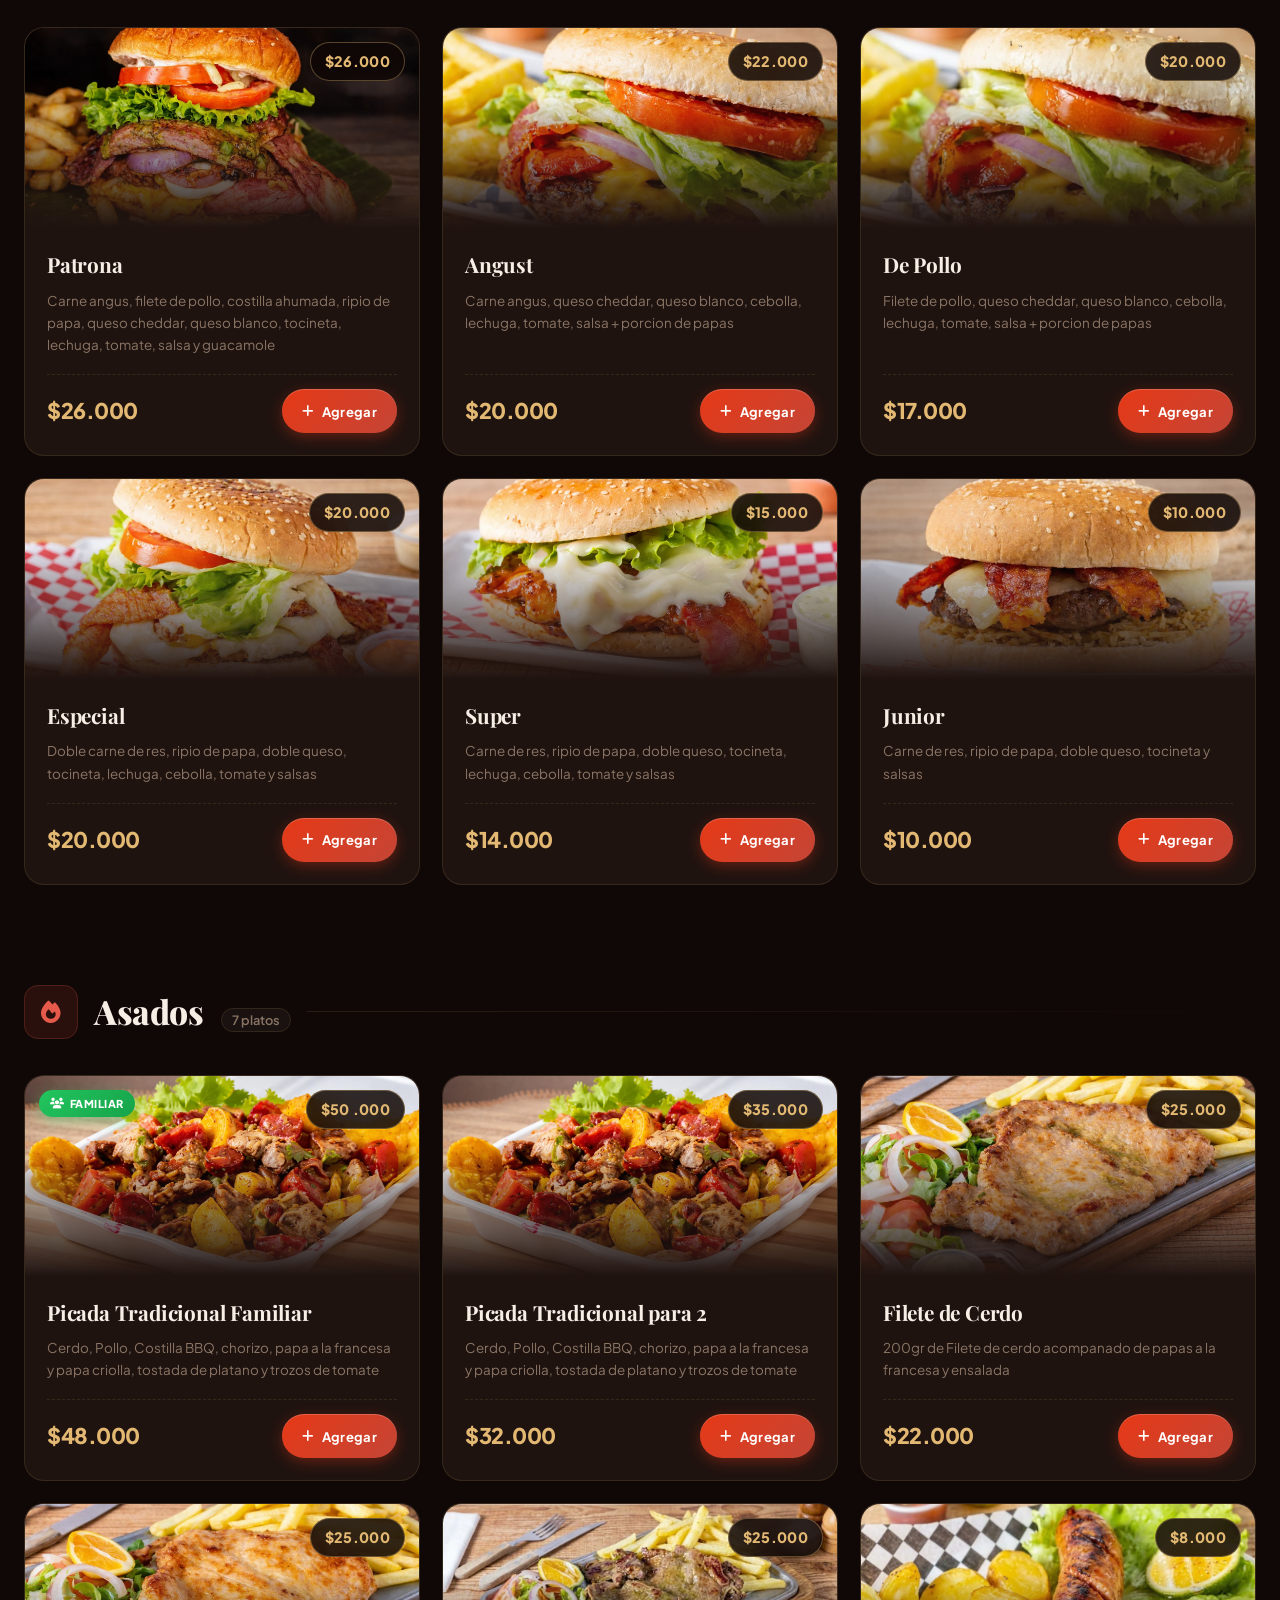
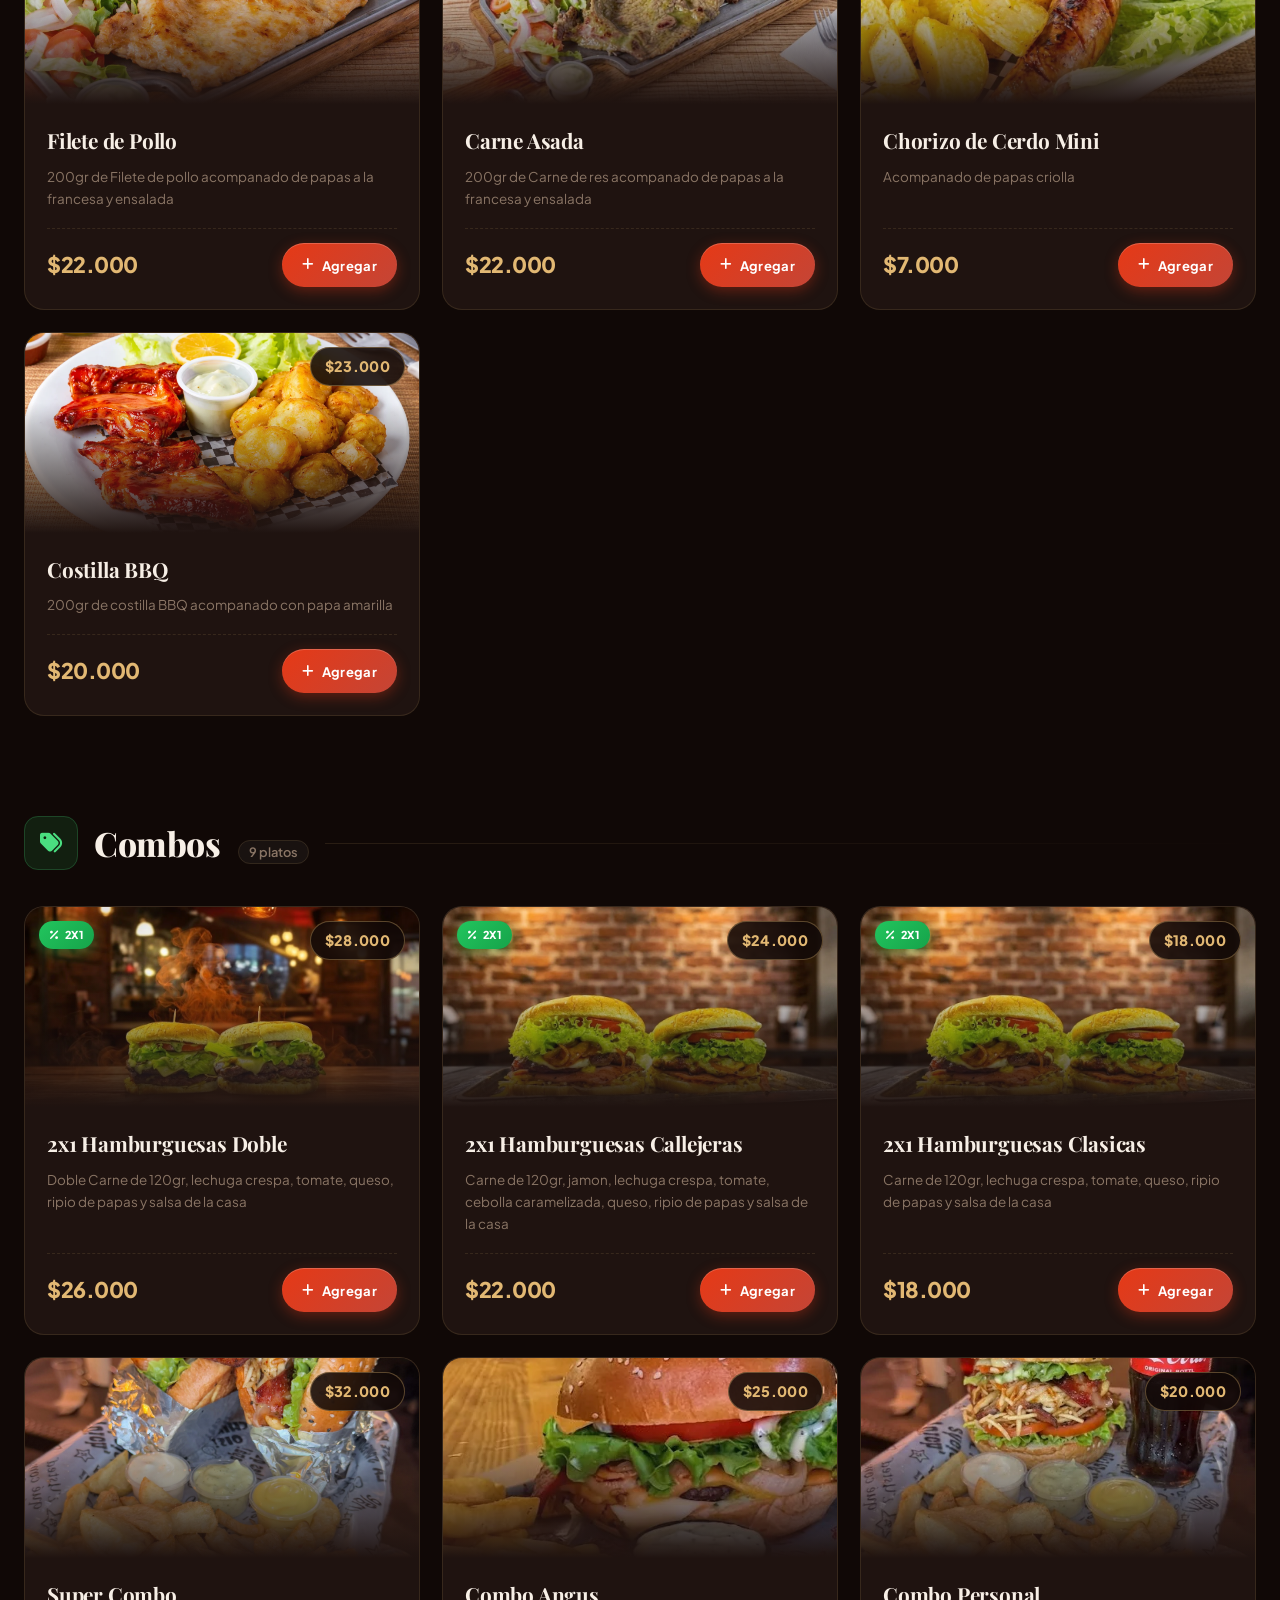
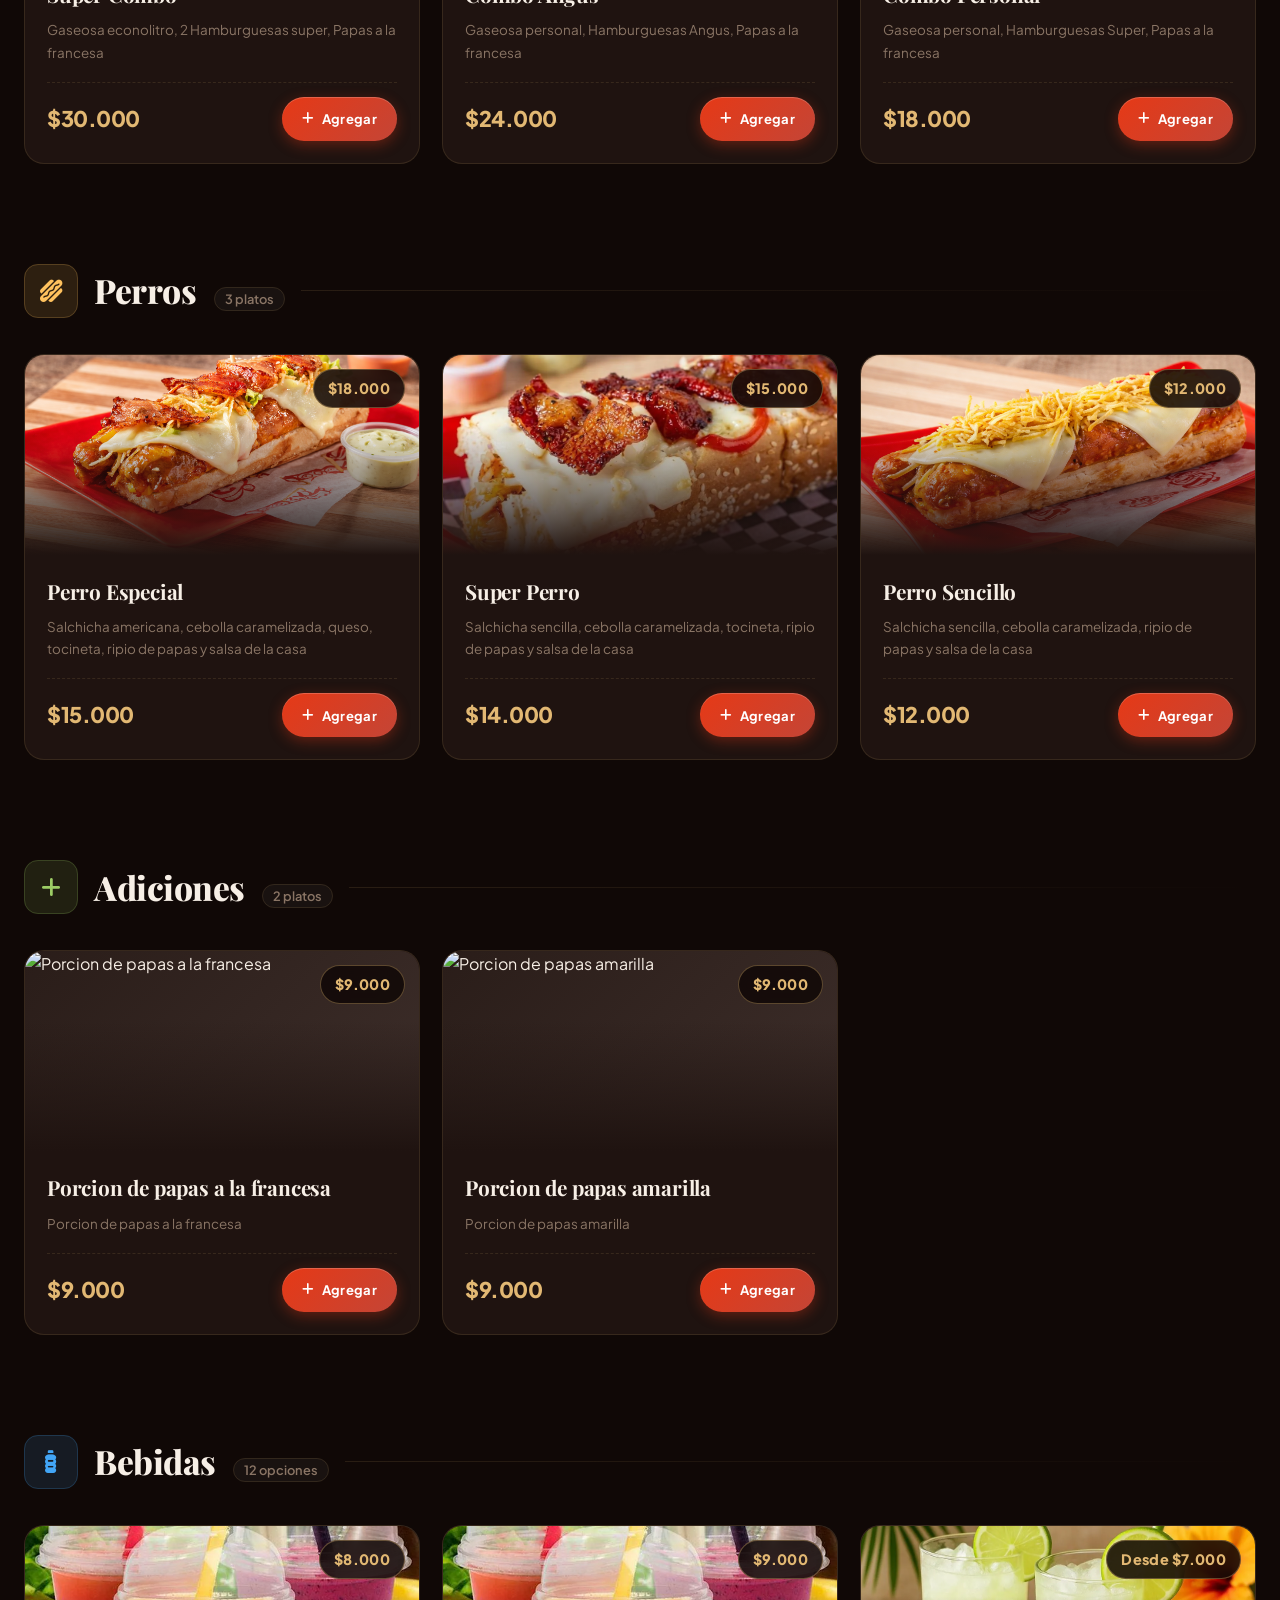
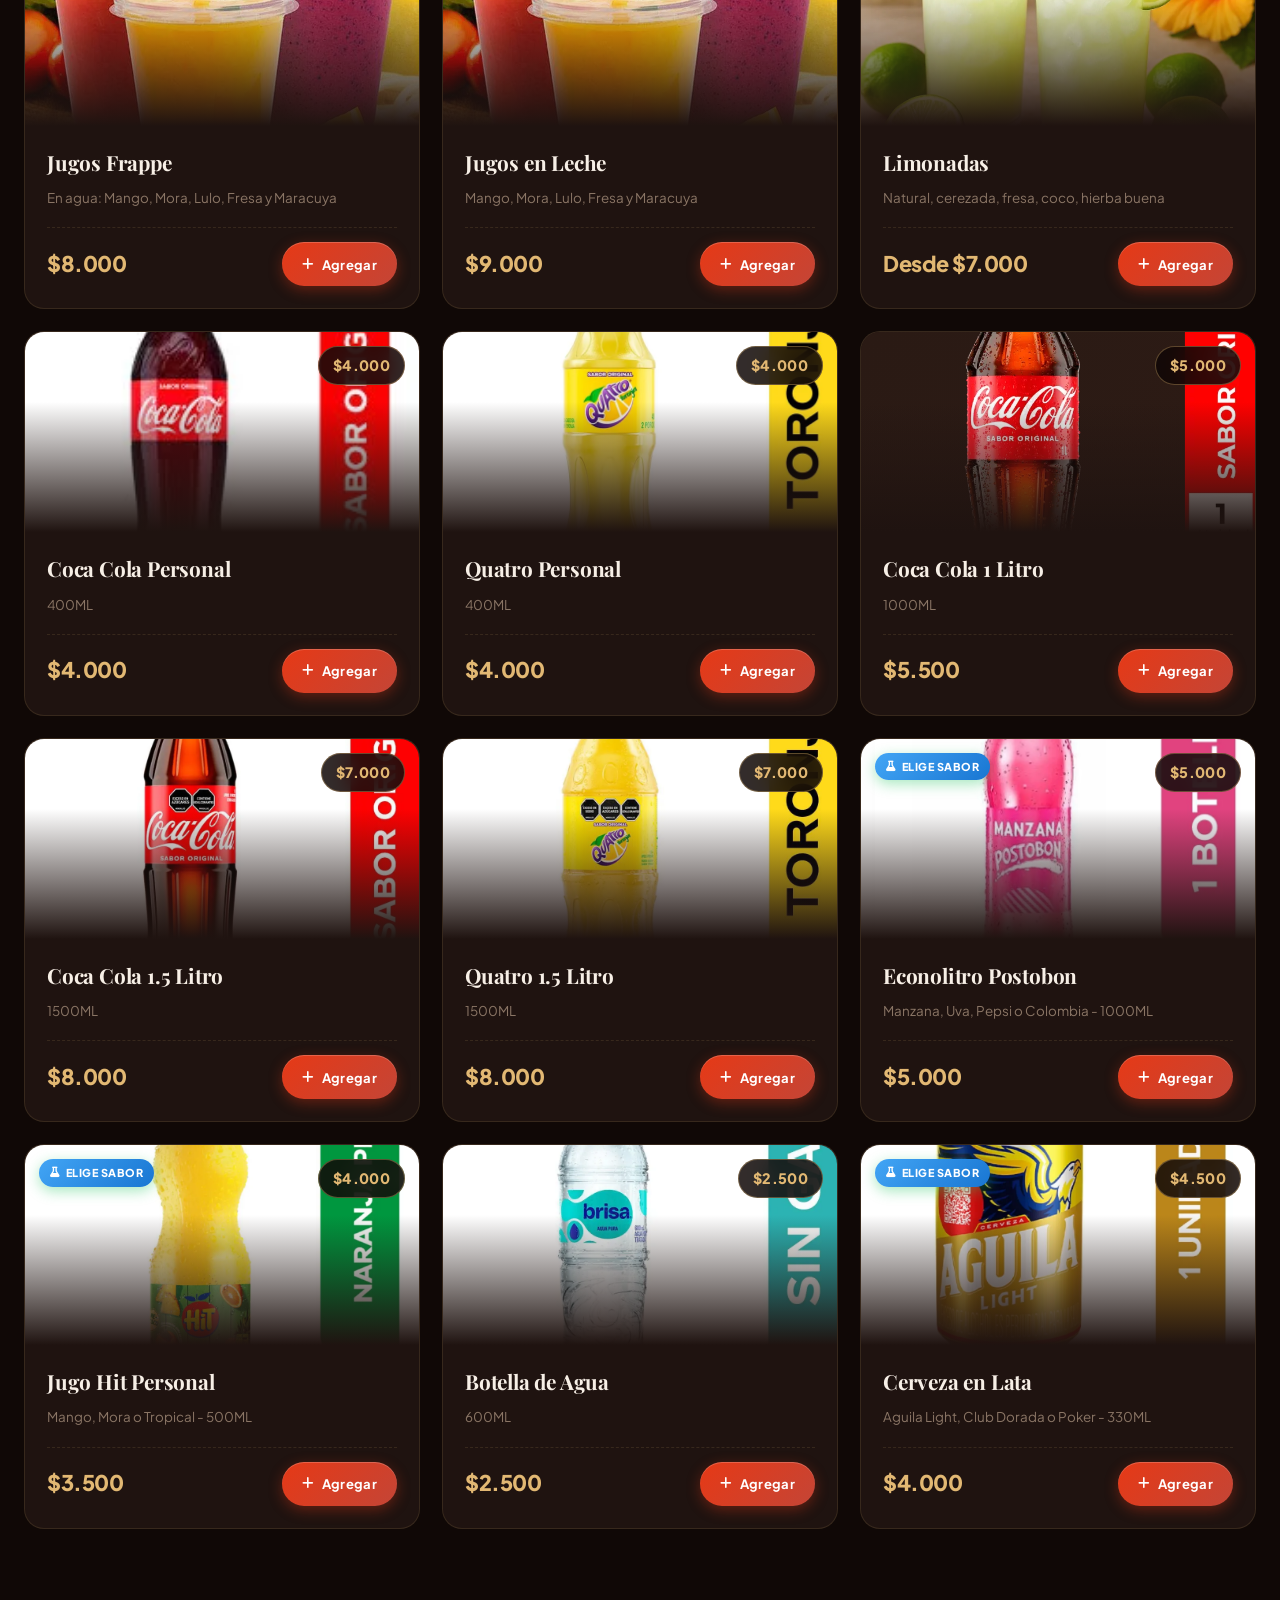
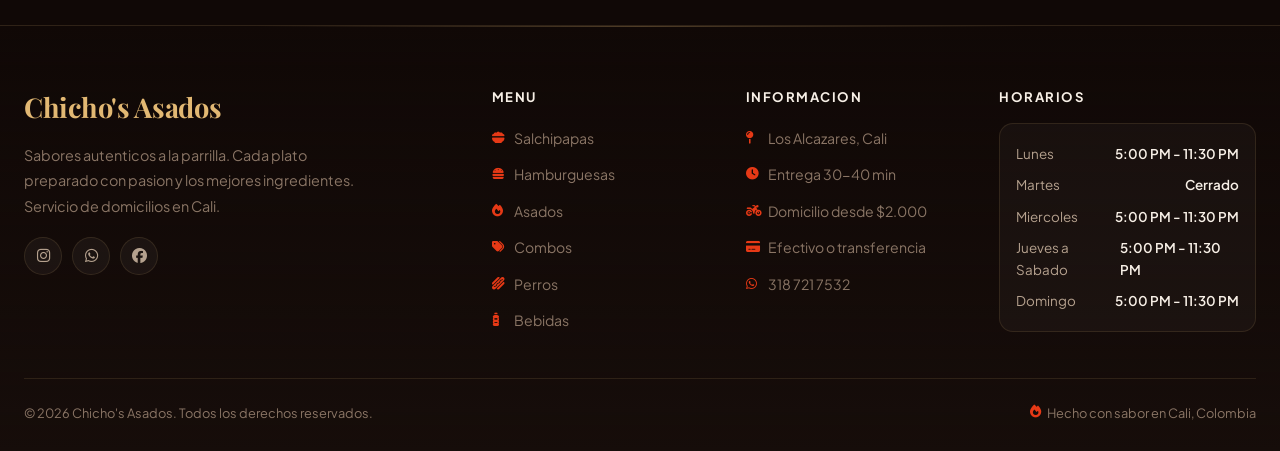
==== commit fe7e6a79: "precion nuevos" ====
--- a/index.html
+++ b/index.html
@@ -2136,14 +2136,14 @@
     <div class="products-grid">
         <div class="product-card" data-id="Maxichichos"><div class="product-card-img"><img src="img/productos/Salchipapas/SalchiMaxichichos.webp" alt="Maxichichos" class="product-img" loading="lazy" onerror="this.parentElement.style.background='linear-gradient(135deg,#2A1D19,#3D2E2A)'"><span class="price-tag">$50.000</span></div><div class="product-card-body"><h3 class="product-name">Maxichichos</h3><p class="product-desc">Papa amarilla, papa a la francesa, salchicha, costilla, cebolla, maicitos, pollo, cerdo, queso cheddar, tocineta y salsas</p><div class="product-footer"><span class="product-price">$50.000</span><button class="add-btn"><i class="fa-solid fa-plus"></i> Agregar</button></div></div></div>
         <div class="product-card" data-id="Megafamiliar"><div class="product-card-img"><img src="img/productos/Salchipapas/SalchiMegafamiliar.webp" alt="Mega Familiar" class="product-img" loading="lazy" onerror="this.parentElement.style.background='linear-gradient(135deg,#2A1D19,#3D2E2A)'"><span class="price-tag">$30.000</span></div><div class="product-card-body"><h3 class="product-name">Mega Familiar</h3><p class="product-desc">Papa amarilla, papa a la francesa, salchicha, costilla, cebolla, maicitos, pollo desmechado, carne de hamburguesa, queso, tocineta y salsas</p><div class="product-footer"><span class="product-price">$30.000</span><button class="add-btn"><i class="fa-solid fa-plus"></i> Agregar</button></div></div></div>
-        <div class="product-card" data-id="Mega"><div class="product-card-img"><img src="img/productos/Salchipapas/SalchiMega.webp" alt="Mega" class="product-img" loading="lazy" onerror="this.parentElement.style.background='linear-gradient(135deg,#2A1D19,#3D2E2A)'"><span class="price-tag">$25.000</span></div><div class="product-card-body"><h3 class="product-name">Mega</h3><p class="product-desc">Papa amarilla, papa a la francesa, salchicha, costilla, cebolla, maicitos, pollo desmechado, queso, tocineta y salsas</p><div class="product-footer"><span class="product-price">$25.000</span><button class="add-btn"><i class="fa-solid fa-plus"></i> Agregar</button></div></div></div>
-        <div class="product-card" data-id="Madura"><div class="product-card-img"><img src="img/productos/Salchipapas/salchiMadura.webp" alt="Madura" class="product-img" loading="lazy" onerror="this.parentElement.style.background='linear-gradient(135deg,#2A1D19,#3D2E2A)'"><span class="price-tag">$22.000</span></div><div class="product-card-body"><h3 class="product-name">Madura</h3><p class="product-desc">Papa amarilla, papa a la francesa, salchicha, costilla, maduritos, maicitos, queso, tocineta y salsas</p><div class="product-footer"><span class="product-price">$22.000</span><button class="add-btn"><i class="fa-solid fa-plus"></i> Agregar</button></div></div></div>
-        <div class="product-card" data-id="Mixta"><div class="product-card-img"><img src="img/productos/Salchipapas/salchiMixta.webp" alt="Mixta" class="product-img" loading="lazy" onerror="this.parentElement.style.background='linear-gradient(135deg,#2A1D19,#3D2E2A)'"><span class="price-tag">$22.000</span></div><div class="product-card-body"><h3 class="product-name">Mixta</h3><p class="product-desc">Papa amarilla, papa a la francesa, salchicha, costilla, cebolla, queso, tocineta y salsas</p><div class="product-footer"><span class="product-price">$22.000</span><button class="add-btn"><i class="fa-solid fa-plus"></i> Agregar</button></div></div></div>
+        <div class="product-card" data-id="Mega"><div class="product-card-img"><img src="img/productos/Salchipapas/SalchiMega.webp" alt="Mega" class="product-img" loading="lazy" onerror="this.parentElement.style.background='linear-gradient(135deg,#2A1D19,#3D2E2A)'"><span class="price-tag">$28.000</span></div><div class="product-card-body"><h3 class="product-name">Mega</h3><p class="product-desc">Papa amarilla, papa a la francesa, salchicha, costilla, cebolla, maicitos, pollo desmechado, queso, tocineta y salsas</p><div class="product-footer"><span class="product-price">$25.000</span><button class="add-btn"><i class="fa-solid fa-plus"></i> Agregar</button></div></div></div>
+        <div class="product-card" data-id="Madura"><div class="product-card-img"><img src="img/productos/Salchipapas/salchiMadura.webp" alt="Madura" class="product-img" loading="lazy" onerror="this.parentElement.style.background='linear-gradient(135deg,#2A1D19,#3D2E2A)'"><span class="price-tag">$25.000</span></div><div class="product-card-body"><h3 class="product-name">Madura</h3><p class="product-desc">Papa amarilla, papa a la francesa, salchicha, costilla, maduritos, maicitos, queso, tocineta y salsas</p><div class="product-footer"><span class="product-price">$22.000</span><button class="add-btn"><i class="fa-solid fa-plus"></i> Agregar</button></div></div></div>
+        <div class="product-card" data-id="Mixta"><div class="product-card-img"><img src="img/productos/Salchipapas/salchiMixta.webp" alt="Mixta" class="product-img" loading="lazy" onerror="this.parentElement.style.background='linear-gradient(135deg,#2A1D19,#3D2E2A)'"><span class="price-tag">$23.000</span></div><div class="product-card-body"><h3 class="product-name">Mixta</h3><p class="product-desc">Papa amarilla, papa a la francesa, salchicha, costilla, cebolla, queso, tocineta y salsas</p><div class="product-footer"><span class="product-price">$22.000</span><button class="add-btn"><i class="fa-solid fa-plus"></i> Agregar</button></div></div></div>
         <div class="product-card" data-id="SalchiBurguer"><div class="product-card-img"><img src="img/productos/Salchipapas/salchiburguer.webp" alt="Burguer" class="product-img" loading="lazy" onerror="this.parentElement.style.background='linear-gradient(135deg,#2A1D19,#3D2E2A)'"><span class="price-tag">$15.000</span></div><div class="product-card-body"><h3 class="product-name">Burguer</h3><p class="product-desc">Papa amarilla, papa a la francesa, salchicha, cebolla, queso, carne de hamburguesa y salsas</p><div class="product-footer"><span class="product-price">$15.000</span><button class="add-btn"><i class="fa-solid fa-plus"></i> Agregar</button></div></div></div>
         <div class="product-card" data-id="SalchiEspecial"><div class="product-card-img"><img src="img/productos/Salchipapas/salchiEspecial.webp" alt="Especial" class="product-img" loading="lazy" onerror="this.parentElement.style.background='linear-gradient(135deg,#2A1D19,#3D2E2A)'"><span class="price-tag">$15.000</span></div><div class="product-card-body"><h3 class="product-name">Especial</h3><p class="product-desc">Papa amarilla, papa a la francesa, salchicha, cebolla, queso, tocineta y salsas</p><div class="product-footer"><span class="product-price">$15.000</span><button class="add-btn"><i class="fa-solid fa-plus"></i> Agregar</button></div></div></div>
         <div class="product-card" data-id="Gratinada"><div class="product-card-img"><img src="img/productos/Salchipapas/SalchiGratinada.webp" alt="Gratinada" class="product-img" loading="lazy" onerror="this.parentElement.style.background='linear-gradient(135deg,#2A1D19,#3D2E2A)'"><span class="price-tag">$12.000</span></div><div class="product-card-body"><h3 class="product-name">Gratinada</h3><p class="product-desc">Papa a la francesa, salchicha, queso y salsas</p><div class="product-footer"><span class="product-price">$12.000</span><button class="add-btn"><i class="fa-solid fa-plus"></i> Agregar</button></div></div></div>
-        <div class="product-card" data-id="SalchiSencilla"><div class="product-card-img"><img src="img/productos/Salchipapas/salchiSencilla.webp" alt="Sencilla" class="product-img" loading="lazy" onerror="this.parentElement.style.background='linear-gradient(135deg,#2A1D19,#3D2E2A)'"><span class="price-tag">$9.000</span></div><div class="product-card-body"><h3 class="product-name">Sencilla</h3><p class="product-desc">Papa a la francesa, salchicha y salsas</p><div class="product-footer"><span class="product-price">$9.000</span><button class="add-btn"><i class="fa-solid fa-plus"></i> Agregar</button></div></div></div>
-        <div class="product-card" data-id="SalchiCriolla"><div class="product-card-img"><img src="img/productos/Salchipapas/salchiSencilla.webp" alt="Criolla" class="product-img" loading="lazy" onerror="this.parentElement.style.background='linear-gradient(135deg,#2A1D19,#3D2E2A)'"><span class="price-tag">$9.000</span></div><div class="product-card-body"><h3 class="product-name">Criolla</h3><p class="product-desc">Papa amarilla, salchicha y salsas</p><div class="product-footer"><span class="product-price">$9.000</span><button class="add-btn"><i class="fa-solid fa-plus"></i> Agregar</button></div></div></div>
+        <div class="product-card" data-id="SalchiSencilla"><div class="product-card-img"><img src="img/productos/Salchipapas/salchiSencilla.webp" alt="Sencilla" class="product-img" loading="lazy" onerror="this.parentElement.style.background='linear-gradient(135deg,#2A1D19,#3D2E2A)'"><span class="price-tag">$10.000</span></div><div class="product-card-body"><h3 class="product-name">Sencilla</h3><p class="product-desc">Papa a la francesa, salchicha y salsas</p><div class="product-footer"><span class="product-price">$9.000</span><button class="add-btn"><i class="fa-solid fa-plus"></i> Agregar</button></div></div></div>
+        <div class="product-card" data-id="SalchiCriolla"><div class="product-card-img"><img src="img/productos/Salchipapas/salchiSencilla.webp" alt="Criolla" class="product-img" loading="lazy" onerror="this.parentElement.style.background='linear-gradient(135deg,#2A1D19,#3D2E2A)'"><span class="price-tag">$10.000</span></div><div class="product-card-body"><h3 class="product-name">Criolla</h3><p class="product-desc">Papa amarilla, salchicha y salsas</p><div class="product-footer"><span class="product-price">$9.000</span><button class="add-btn"><i class="fa-solid fa-plus"></i> Agregar</button></div></div></div>
         <div class="product-card" data-id="ChicharronaDos"><div class="product-card-img"><img src="img/productos/Salchipapas/chicharrona.webp" alt="La Chicharrona para 2" class="product-img" loading="lazy" onerror="this.parentElement.style.background='linear-gradient(135deg,#2A1D19,#3D2E2A)'"><span class="combo-badge"><i class="fa-solid fa-user-group"></i> 2 personas</span><span class="price-tag">$35.000</span></div><div class="product-card-body"><h3 class="product-name">La Chicharrona para 2</h3><p class="product-desc">Papa criolla, francesa, trocitos de maduro, salchicha ranchera, chorizo, queso mozzarella, guacamole y chicharron</p><div class="product-footer"><span class="product-price">$35.000</span><button class="add-btn"><i class="fa-solid fa-plus"></i> Agregar</button></div></div></div>
         <div class="product-card" data-id="ChicharronaPersonal"><div class="product-card-img"><img src="img/productos/Salchipapas/chicharrona.webp" alt="La Chicharrona Personal" class="product-img" loading="lazy" onerror="this.parentElement.style.background='linear-gradient(135deg,#2A1D19,#3D2E2A)'"><span class="price-tag">$20.000</span></div><div class="product-card-body"><h3 class="product-name">La Chicharrona Personal</h3><p class="product-desc">Papa criolla, francesa, trocitos de maduro, salchicha ranchera, chorizo, queso mozzarella, guacamole y chicharron</p><div class="product-footer"><span class="product-price">$20.000</span><button class="add-btn"><i class="fa-solid fa-plus"></i> Agregar</button></div></div></div>
     </div>
@@ -2153,11 +2153,11 @@
 <section id="Hamburguesas" class="menu-section">
     <div class="section-header"><div class="section-icon hamburguesas"><i class="fa-solid fa-burger"></i></div><h2 class="section-title">Hamburguesas <span class="count">6 platos</span></h2><div class="section-line"></div></div>
     <div class="products-grid">
-        <div class="product-card" data-id="Patrona"><div class="product-card-img"><img src="img/productos/Hamburguesas/patrona.webp" alt="Patrona" class="product-img" loading="lazy" onerror="this.parentElement.style.background='linear-gradient(135deg,#2A1D19,#3D2E2A)'"><span class="price-tag">$26.000</span></div><div class="product-card-body"><h3 class="product-name">Patrona</h3><p class="product-desc">Carne angus, filete de pollo, carne al barril, ripio de papa, queso cheddar, queso blanco, tocineta, cebolla, lechuga, tomate, salsa y guacamole</p><div class="product-footer"><span class="product-price">$26.000</span><button class="add-btn"><i class="fa-solid fa-plus"></i> Agregar</button></div></div></div>
-        <div class="product-card" data-id="Angust"><div class="product-card-img"><img src="img/productos/Hamburguesas/angust.webp" alt="Angust" class="product-img" loading="lazy" onerror="this.parentElement.style.background='linear-gradient(135deg,#2A1D19,#3D2E2A)'"><span class="price-tag">$20.000</span></div><div class="product-card-body"><h3 class="product-name">Angust</h3><p class="product-desc">Carne angus, queso cheddar, queso blanco, cebolla, lechuga, tomate, salsa + porcion de papas</p><div class="product-footer"><span class="product-price">$20.000</span><button class="add-btn"><i class="fa-solid fa-plus"></i> Agregar</button></div></div></div>
-        <div class="product-card" data-id="Depollo"><div class="product-card-img"><img src="img/productos/Hamburguesas/pollo.webp" alt="De Pollo" class="product-img" loading="lazy" onerror="this.parentElement.style.background='linear-gradient(135deg,#2A1D19,#3D2E2A)'"><span class="price-tag">$17.000</span></div><div class="product-card-body"><h3 class="product-name">De Pollo</h3><p class="product-desc">Filete de pollo, queso cheddar, queso blanco, cebolla, lechuga, tomate, salsa + porcion de papas</p><div class="product-footer"><span class="product-price">$17.000</span><button class="add-btn"><i class="fa-solid fa-plus"></i> Agregar</button></div></div></div>
+        <div class="product-card" data-id="Patrona"><div class="product-card-img"><img src="img/productos/Hamburguesas/patrona.webp" alt="Patrona" class="product-img" loading="lazy" onerror="this.parentElement.style.background='linear-gradient(135deg,#2A1D19,#3D2E2A)'"><span class="price-tag">$26.000</span></div><div class="product-card-body"><h3 class="product-name">Patrona</h3><p class="product-desc">Carne angus, filete de pollo, costilla ahumada, ripio de papa, queso cheddar, queso blanco, tocineta, lechuga, tomate, salsa y guacamole</p><div class="product-footer"><span class="product-price">$26.000</span><button class="add-btn"><i class="fa-solid fa-plus"></i> Agregar</button></div></div></div>
+        <div class="product-card" data-id="Angust"><div class="product-card-img"><img src="img/productos/Hamburguesas/angust.webp" alt="Angust" class="product-img" loading="lazy" onerror="this.parentElement.style.background='linear-gradient(135deg,#2A1D19,#3D2E2A)'"><span class="price-tag">$22.000</span></div><div class="product-card-body"><h3 class="product-name">Angust</h3><p class="product-desc">Carne angus, queso cheddar, queso blanco, cebolla, lechuga, tomate, salsa + porcion de papas</p><div class="product-footer"><span class="product-price">$20.000</span><button class="add-btn"><i class="fa-solid fa-plus"></i> Agregar</button></div></div></div>
+        <div class="product-card" data-id="Depollo"><div class="product-card-img"><img src="img/productos/Hamburguesas/pollo.webp" alt="De Pollo" class="product-img" loading="lazy" onerror="this.parentElement.style.background='linear-gradient(135deg,#2A1D19,#3D2E2A)'"><span class="price-tag">$20.000</span></div><div class="product-card-body"><h3 class="product-name">De Pollo</h3><p class="product-desc">Filete de pollo, queso cheddar, queso blanco, cebolla, lechuga, tomate, salsa + porcion de papas</p><div class="product-footer"><span class="product-price">$17.000</span><button class="add-btn"><i class="fa-solid fa-plus"></i> Agregar</button></div></div></div>
         <div class="product-card" data-id="HambEspecial"><div class="product-card-img"><img src="img/productos/Hamburguesas/especial.webp" alt="Especial" class="product-img" loading="lazy" onerror="this.parentElement.style.background='linear-gradient(135deg,#2A1D19,#3D2E2A)'"><span class="price-tag">$20.000</span></div><div class="product-card-body"><h3 class="product-name">Especial</h3><p class="product-desc">Doble carne de res, ripio de papa, doble queso, tocineta, lechuga, cebolla, tomate y salsas</p><div class="product-footer"><span class="product-price">$20.000</span><button class="add-btn"><i class="fa-solid fa-plus"></i> Agregar</button></div></div></div>
-        <div class="product-card" data-id="HambuSuper"><div class="product-card-img"><img src="img/productos/Hamburguesas/super.webp" alt="Super" class="product-img" loading="lazy" onerror="this.parentElement.style.background='linear-gradient(135deg,#2A1D19,#3D2E2A)'"><span class="price-tag">$14.000</span></div><div class="product-card-body"><h3 class="product-name">Super</h3><p class="product-desc">Carne de res, ripio de papa, doble queso, tocineta, lechuga, cebolla, tomate y salsas</p><div class="product-footer"><span class="product-price">$14.000</span><button class="add-btn"><i class="fa-solid fa-plus"></i> Agregar</button></div></div></div>
+        <div class="product-card" data-id="HambuSuper"><div class="product-card-img"><img src="img/productos/Hamburguesas/super.webp" alt="Super" class="product-img" loading="lazy" onerror="this.parentElement.style.background='linear-gradient(135deg,#2A1D19,#3D2E2A)'"><span class="price-tag">$15.000</span></div><div class="product-card-body"><h3 class="product-name">Super</h3><p class="product-desc">Carne de res, ripio de papa, doble queso, tocineta, lechuga, cebolla, tomate y salsas</p><div class="product-footer"><span class="product-price">$14.000</span><button class="add-btn"><i class="fa-solid fa-plus"></i> Agregar</button></div></div></div>
         <div class="product-card" data-id="HambuJunior"><div class="product-card-img"><img src="img/productos/Hamburguesas/junior.webp" alt="Junior" class="product-img" loading="lazy" onerror="this.parentElement.style.background='linear-gradient(135deg,#2A1D19,#3D2E2A)'"><span class="price-tag">$10.000</span></div><div class="product-card-body"><h3 class="product-name">Junior</h3><p class="product-desc">Carne de res, ripio de papa, doble queso, tocineta y salsas</p><div class="product-footer"><span class="product-price">$10.000</span><button class="add-btn"><i class="fa-solid fa-plus"></i> Agregar</button></div></div></div>
     </div>
 </section>
@@ -2166,13 +2166,16 @@
 <section id="Asados" class="menu-section">
     <div class="section-header"><div class="section-icon asados"><i class="fa-solid fa-fire"></i></div><h2 class="section-title">Asados <span class="count">7 platos</span></h2><div class="section-line"></div></div>
     <div class="products-grid">
-        <div class="product-card" data-id="PicadaTradicionalFamiliar"><div class="product-card-img"><img src="img/productos/Asados/picadatradicional.webp" alt="Picada Tradicional Familiar" class="product-img" loading="lazy" onerror="this.parentElement.style.background='linear-gradient(135deg,#2A1D19,#3D2E2A)'"><span class="combo-badge"><i class="fa-solid fa-users"></i> Familiar</span><span class="price-tag">$48.000</span></div><div class="product-card-body"><h3 class="product-name">Picada Tradicional Familiar</h3><p class="product-desc">Cerdo, Pollo, Costilla BBQ, chorizo, papa a la francesa y papa criolla, tostada de platano y trozos de tomate</p><div class="product-footer"><span class="product-price">$48.000</span><button class="add-btn"><i class="fa-solid fa-plus"></i> Agregar</button></div></div></div>
-        <div class="product-card" data-id="PicadaTradicionalDos"><div class="product-card-img"><img src="img/productos/Asados/picadatradicional.webp" alt="Picada Tradicional para 2" class="product-img" loading="lazy" onerror="this.parentElement.style.background='linear-gradient(135deg,#2A1D19,#3D2E2A)'"><span class="price-tag">$32.000</span></div><div class="product-card-body"><h3 class="product-name">Picada Tradicional para 2</h3><p class="product-desc">Cerdo, Pollo, Costilla BBQ, chorizo, papa a la francesa y papa criolla, tostada de platano y trozos de tomate</p><div class="product-footer"><span class="product-price">$32.000</span><button class="add-btn"><i class="fa-solid fa-plus"></i> Agregar</button></div></div></div>
-        <div class="product-card" data-id="FileteCerdo"><div class="product-card-img"><img src="img/productos/Asados/filete de cerdo.webp" alt="Filete de Cerdo" class="product-img" loading="lazy" onerror="this.parentElement.style.background='linear-gradient(135deg,#2A1D19,#3D2E2A)'"><span class="price-tag">$22.000</span></div><div class="product-card-body"><h3 class="product-name">Filete de Cerdo</h3><p class="product-desc">200gr de Filete de cerdo acompanado de papas a la francesa y ensalada</p><div class="product-footer"><span class="product-price">$22.000</span><button class="add-btn"><i class="fa-solid fa-plus"></i> Agregar</button></div></div></div>
-        <div class="product-card" data-id="FiletePollo"><div class="product-card-img"><img src="img/productos/Asados/filete de pollo.webp" alt="Filete de Pollo" class="product-img" loading="lazy" onerror="this.parentElement.style.background='linear-gradient(135deg,#2A1D19,#3D2E2A)'"><span class="price-tag">$22.000</span></div><div class="product-card-body"><h3 class="product-name">Filete de Pollo</h3><p class="product-desc">200gr de Filete de pollo acompanado de papas a la francesa y ensalada</p><div class="product-footer"><span class="product-price">$22.000</span><button class="add-btn"><i class="fa-solid fa-plus"></i> Agregar</button></div></div></div>
-        <div class="product-card" data-id="CarneAsada"><div class="product-card-img"><img src="img/productos/Asados/carneasada.webp" alt="Carne Asada" class="product-img" loading="lazy" onerror="this.parentElement.style.background='linear-gradient(135deg,#2A1D19,#3D2E2A)'"><span class="price-tag">$22.000</span></div><div class="product-card-body"><h3 class="product-name">Carne Asada</h3><p class="product-desc">200gr de Carne de res acompanado de papas a la francesa y ensalada</p><div class="product-footer"><span class="product-price">$22.000</span><button class="add-btn"><i class="fa-solid fa-plus"></i> Agregar</button></div></div></div>
-        <div class="product-card" data-id="Chorizo"><div class="product-card-img"><img src="img/productos/Asados/chorizo.webp" alt="Chorizo" class="product-img" loading="lazy" onerror="this.parentElement.style.background='linear-gradient(135deg,#2A1D19,#3D2E2A)'"><span class="price-tag">$7.000</span></div><div class="product-card-body"><h3 class="product-name">Chorizo de Cerdo Mini</h3><p class="product-desc">Acompanado de papas criolla</p><div class="product-footer"><span class="product-price">$7.000</span><button class="add-btn"><i class="fa-solid fa-plus"></i> Agregar</button></div></div></div>
-        <div class="product-card" data-id="CostillaBBQ"><div class="product-card-img"><img src="img/productos/Asados/costilla.webp" alt="Costilla BBQ" class="product-img" loading="lazy" onerror="this.parentElement.style.background='linear-gradient(135deg,#2A1D19,#3D2E2A)'"><span class="price-tag">$20.000</span></div><div class="product-card-body"><h3 class="product-name">Costilla BBQ</h3><p class="product-desc">200gr de costilla BBQ acompanado con papa amarilla</p><div class="product-footer"><span class="product-price">$20.000</span><button class="add-btn"><i class="fa-solid fa-plus"></i> Agregar</button></div></div></div>
+        <div class="product-card" data-id="PicadaTradicionalFamiliar"><div class="product-card-img"><img src="img/productos/Asados/picadatradicional.webp" alt="Picada Tradicional Familiar" class="product-img" loading="lazy" onerror="this.parentElement.style.background='linear-gradient(135deg,#2A1D19,#3D2E2A)'"><span class="combo-badge"><i class="fa-solid fa-users"></i> Familiar</span><span class="price-tag">$50
+            
+            
+            .000</span></div><div class="product-card-body"><h3 class="product-name">Picada Tradicional Familiar</h3><p class="product-desc">Cerdo, Pollo, Costilla BBQ, chorizo, papa a la francesa y papa criolla, tostada de platano y trozos de tomate</p><div class="product-footer"><span class="product-price">$48.000</span><button class="add-btn"><i class="fa-solid fa-plus"></i> Agregar</button></div></div></div>
+        <div class="product-card" data-id="PicadaTradicionalDos"><div class="product-card-img"><img src="img/productos/Asados/picadatradicional.webp" alt="Picada Tradicional para 2" class="product-img" loading="lazy" onerror="this.parentElement.style.background='linear-gradient(135deg,#2A1D19,#3D2E2A)'"><span class="price-tag">$35.000</span></div><div class="product-card-body"><h3 class="product-name">Picada Tradicional para 2</h3><p class="product-desc">Cerdo, Pollo, Costilla BBQ, chorizo, papa a la francesa y papa criolla, tostada de platano y trozos de tomate</p><div class="product-footer"><span class="product-price">$32.000</span><button class="add-btn"><i class="fa-solid fa-plus"></i> Agregar</button></div></div></div>
+        <div class="product-card" data-id="FileteCerdo"><div class="product-card-img"><img src="img/productos/Asados/filete de cerdo.webp" alt="Filete de Cerdo" class="product-img" loading="lazy" onerror="this.parentElement.style.background='linear-gradient(135deg,#2A1D19,#3D2E2A)'"><span class="price-tag">$25.000</span></div><div class="product-card-body"><h3 class="product-name">Filete de Cerdo</h3><p class="product-desc">200gr de Filete de cerdo acompanado de papas a la francesa y ensalada</p><div class="product-footer"><span class="product-price">$22.000</span><button class="add-btn"><i class="fa-solid fa-plus"></i> Agregar</button></div></div></div>
+        <div class="product-card" data-id="FiletePollo"><div class="product-card-img"><img src="img/productos/Asados/filete de pollo.webp" alt="Filete de Pollo" class="product-img" loading="lazy" onerror="this.parentElement.style.background='linear-gradient(135deg,#2A1D19,#3D2E2A)'"><span class="price-tag">$25.000</span></div><div class="product-card-body"><h3 class="product-name">Filete de Pollo</h3><p class="product-desc">200gr de Filete de pollo acompanado de papas a la francesa y ensalada</p><div class="product-footer"><span class="product-price">$22.000</span><button class="add-btn"><i class="fa-solid fa-plus"></i> Agregar</button></div></div></div>
+        <div class="product-card" data-id="CarneAsada"><div class="product-card-img"><img src="img/productos/Asados/carneasada.webp" alt="Carne Asada" class="product-img" loading="lazy" onerror="this.parentElement.style.background='linear-gradient(135deg,#2A1D19,#3D2E2A)'"><span class="price-tag">$25.000</span></div><div class="product-card-body"><h3 class="product-name">Carne Asada</h3><p class="product-desc">200gr de Carne de res acompanado de papas a la francesa y ensalada</p><div class="product-footer"><span class="product-price">$22.000</span><button class="add-btn"><i class="fa-solid fa-plus"></i> Agregar</button></div></div></div>
+        <div class="product-card" data-id="Chorizo"><div class="product-card-img"><img src="img/productos/Asados/chorizo.webp" alt="Chorizo" class="product-img" loading="lazy" onerror="this.parentElement.style.background='linear-gradient(135deg,#2A1D19,#3D2E2A)'"><span class="price-tag">$8.000</span></div><div class="product-card-body"><h3 class="product-name">Chorizo de Cerdo Mini</h3><p class="product-desc">Acompanado de papas criolla</p><div class="product-footer"><span class="product-price">$7.000</span><button class="add-btn"><i class="fa-solid fa-plus"></i> Agregar</button></div></div></div>
+        <div class="product-card" data-id="CostillaBBQ"><div class="product-card-img"><img src="img/productos/Asados/costilla.webp" alt="Costilla BBQ" class="product-img" loading="lazy" onerror="this.parentElement.style.background='linear-gradient(135deg,#2A1D19,#3D2E2A)'"><span class="price-tag">$23.000</span></div><div class="product-card-body"><h3 class="product-name">Costilla BBQ</h3><p class="product-desc">200gr de costilla BBQ acompanado con papa amarilla</p><div class="product-footer"><span class="product-price">$20.000</span><button class="add-btn"><i class="fa-solid fa-plus"></i> Agregar</button></div></div></div>
     </div>
 </section>
 
@@ -2180,15 +2183,12 @@
 <section id="Combos" class="menu-section">
     <div class="section-header"><div class="section-icon combos"><i class="fa-solid fa-tags"></i></div><h2 class="section-title">Combos <span class="count">9 platos</span></h2><div class="section-line"></div></div>
     <div class="products-grid">
-        <div class="product-card" data-id="LaDoble"><div class="product-card-img"><img src="img/productos/combos/Ladoble.webp" alt="2x1 Doble" class="product-img" loading="lazy" onerror="this.parentElement.style.background='linear-gradient(135deg,#2A1D19,#3D2E2A)'"><span class="combo-badge"><i class="fa-solid fa-percent"></i> 2x1</span><span class="price-tag">$26.000</span></div><div class="product-card-body"><h3 class="product-name">2x1 Hamburguesas Doble</h3><p class="product-desc">Doble Carne de 120gr, lechuga crespa, tomate, queso, ripio de papas y salsa de la casa</p><div class="product-footer"><span class="product-price">$26.000</span><button class="add-btn"><i class="fa-solid fa-plus"></i> Agregar</button></div></div></div>
-        <div class="product-card" data-id="LaCallejera"><div class="product-card-img"><img src="img/productos/combos/callejera.webp" alt="2x1 Callejeras" class="product-img" loading="lazy" onerror="this.parentElement.style.background='linear-gradient(135deg,#2A1D19,#3D2E2A)'"><span class="combo-badge"><i class="fa-solid fa-percent"></i> 2x1</span><span class="price-tag">$22.000</span></div><div class="product-card-body"><h3 class="product-name">2x1 Hamburguesas Callejeras</h3><p class="product-desc">Carne de 120gr, jamon, lechuga crespa, tomate, cebolla caramelizada, queso, ripio de papas y salsa de la casa</p><div class="product-footer"><span class="product-price">$22.000</span><button class="add-btn"><i class="fa-solid fa-plus"></i> Agregar</button></div></div></div>
+        <div class="product-card" data-id="LaDoble"><div class="product-card-img"><img src="img/productos/combos/Ladoble.webp" alt="2x1 Doble" class="product-img" loading="lazy" onerror="this.parentElement.style.background='linear-gradient(135deg,#2A1D19,#3D2E2A)'"><span class="combo-badge"><i class="fa-solid fa-percent"></i> 2x1</span><span class="price-tag">$28.000</span></div><div class="product-card-body"><h3 class="product-name">2x1 Hamburguesas Doble</h3><p class="product-desc">Doble Carne de 120gr, lechuga crespa, tomate, queso, ripio de papas y salsa de la casa</p><div class="product-footer"><span class="product-price">$26.000</span><button class="add-btn"><i class="fa-solid fa-plus"></i> Agregar</button></div></div></div>
+        <div class="product-card" data-id="LaCallejera"><div class="product-card-img"><img src="img/productos/combos/callejera.webp" alt="2x1 Callejeras" class="product-img" loading="lazy" onerror="this.parentElement.style.background='linear-gradient(135deg,#2A1D19,#3D2E2A)'"><span class="combo-badge"><i class="fa-solid fa-percent"></i> 2x1</span><span class="price-tag">$24.000</span></div><div class="product-card-body"><h3 class="product-name">2x1 Hamburguesas Callejeras</h3><p class="product-desc">Carne de 120gr, jamon, lechuga crespa, tomate, cebolla caramelizada, queso, ripio de papas y salsa de la casa</p><div class="product-footer"><span class="product-price">$22.000</span><button class="add-btn"><i class="fa-solid fa-plus"></i> Agregar</button></div></div></div>
         <div class="product-card" data-id="LaClasica"><div class="product-card-img"><img src="img/productos/combos/callejera.webp" alt="2x1 Clasicas" class="product-img" loading="lazy" onerror="this.parentElement.style.background='linear-gradient(135deg,#2A1D19,#3D2E2A)'"><span class="combo-badge"><i class="fa-solid fa-percent"></i> 2x1</span><span class="price-tag">$18.000</span></div><div class="product-card-body"><h3 class="product-name">2x1 Hamburguesas Clasicas</h3><p class="product-desc">Carne de 120gr, lechuga crespa, tomate, queso, ripio de papas y salsa de la casa</p><div class="product-footer"><span class="product-price">$18.000</span><button class="add-btn"><i class="fa-solid fa-plus"></i> Agregar</button></div></div></div>
-        <div class="product-card" data-id="Dosx1PerroEspecial"><div class="product-card-img"><img src="img/productos/combos/2x1perroespecial.webp" alt="2x1 Perro Especial" class="product-img" loading="lazy" onerror="this.parentElement.style.background='linear-gradient(135deg,#2A1D19,#3D2E2A)'"><span class="combo-badge"><i class="fa-solid fa-percent"></i> 2x1</span><span class="price-tag">$20.000</span></div><div class="product-card-body"><h3 class="product-name">2x1 Perro Especial</h3><p class="product-desc">Salchicha americana, cebolla caramelizada, queso, tocineta, ripio de papas y salsa de la casa</p><div class="product-footer"><span class="product-price">$20.000</span><button class="add-btn"><i class="fa-solid fa-plus"></i> Agregar</button></div></div></div>
-        <div class="product-card" data-id="Dosx1SuperPerro"><div class="product-card-img"><img src="img/productos/combos/2X1Superperro.webp" alt="2x1 Super Perro" class="product-img" loading="lazy" onerror="this.parentElement.style.background='linear-gradient(135deg,#2A1D19,#3D2E2A)'"><span class="combo-badge"><i class="fa-solid fa-percent"></i> 2x1</span><span class="price-tag">$16.000</span></div><div class="product-card-body"><h3 class="product-name">2x1 Super Perro</h3><p class="product-desc">Salchicha sencilla, cebolla caramelizada, tocineta, ripio de papas y salsa de la casa</p><div class="product-footer"><span class="product-price">$16.000</span><button class="add-btn"><i class="fa-solid fa-plus"></i> Agregar</button></div></div></div>
-        <div class="product-card" data-id="Dosx1PerroSencillo"><div class="product-card-img"><img src="img/productos/combos/2x1PerroSencillo.webp" alt="2x1 Perro Sencillo" class="product-img" loading="lazy" onerror="this.parentElement.style.background='linear-gradient(135deg,#2A1D19,#3D2E2A)'"><span class="combo-badge"><i class="fa-solid fa-percent"></i> 2x1</span><span class="price-tag">$15.000</span></div><div class="product-card-body"><h3 class="product-name">2x1 Perro Sencillo</h3><p class="product-desc">Salchicha sencilla, cebolla caramelizada, ripio de papas y salsa de la casa</p><div class="product-footer"><span class="product-price">$15.000</span><button class="add-btn"><i class="fa-solid fa-plus"></i> Agregar</button></div></div></div>
-        <div class="product-card" data-id="ComboDos"><div class="product-card-img"><img src="img/productos/combos/combo2.webp" alt="Super Combo" class="product-img" loading="lazy" onerror="this.parentElement.style.background='linear-gradient(135deg,#2A1D19,#3D2E2A)'"><span class="price-tag">$30.000</span></div><div class="product-card-body"><h3 class="product-name">Super Combo</h3><p class="product-desc">Gaseosa econolitro, 2 Hamburguesas super, Papas a la francesa</p><div class="product-footer"><span class="product-price">$30.000</span><button class="add-btn"><i class="fa-solid fa-plus"></i> Agregar</button></div></div></div>
-        <div class="product-card" data-id="Combo3"><div class="product-card-img"><img src="img/productos/combos/combo3.webp" alt="Combo Angus" class="product-img" loading="lazy" onerror="this.parentElement.style.background='linear-gradient(135deg,#2A1D19,#3D2E2A)'"><span class="price-tag">$24.000</span></div><div class="product-card-body"><h3 class="product-name">Combo Angus</h3><p class="product-desc">Gaseosa personal, Hamburguesas Angus, Papas a la francesa</p><div class="product-footer"><span class="product-price">$24.000</span><button class="add-btn"><i class="fa-solid fa-plus"></i> Agregar</button></div></div></div>
-        <div class="product-card" data-id="Combo1"><div class="product-card-img"><img src="img/productos/combos/combos1.webp" alt="Combo Personal" class="product-img" loading="lazy" onerror="this.parentElement.style.background='linear-gradient(135deg,#2A1D19,#3D2E2A)'"><span class="price-tag">$18.000</span></div><div class="product-card-body"><h3 class="product-name">Combo Personal</h3><p class="product-desc">Gaseosa personal, Hamburguesas Super, Papas a la francesa</p><div class="product-footer"><span class="product-price">$18.000</span><button class="add-btn"><i class="fa-solid fa-plus"></i> Agregar</button></div></div></div>
+        <div class="product-card" data-id="ComboDos"><div class="product-card-img"><img src="img/productos/combos/combo2.webp" alt="Super Combo" class="product-img" loading="lazy" onerror="this.parentElement.style.background='linear-gradient(135deg,#2A1D19,#3D2E2A)'"><span class="price-tag">$32.000</span></div><div class="product-card-body"><h3 class="product-name">Super Combo</h3><p class="product-desc">Gaseosa econolitro, 2 Hamburguesas super, Papas a la francesa</p><div class="product-footer"><span class="product-price">$30.000</span><button class="add-btn"><i class="fa-solid fa-plus"></i> Agregar</button></div></div></div>
+        <div class="product-card" data-id="Combo3"><div class="product-card-img"><img src="img/productos/combos/combo3.webp" alt="Combo Angus" class="product-img" loading="lazy" onerror="this.parentElement.style.background='linear-gradient(135deg,#2A1D19,#3D2E2A)'"><span class="price-tag">$25.000</span></div><div class="product-card-body"><h3 class="product-name">Combo Angus</h3><p class="product-desc">Gaseosa personal, Hamburguesas Angus, Papas a la francesa</p><div class="product-footer"><span class="product-price">$24.000</span><button class="add-btn"><i class="fa-solid fa-plus"></i> Agregar</button></div></div></div>
+        <div class="product-card" data-id="Combo1"><div class="product-card-img"><img src="img/productos/combos/combos1.webp" alt="Combo Personal" class="product-img" loading="lazy" onerror="this.parentElement.style.background='linear-gradient(135deg,#2A1D19,#3D2E2A)'"><span class="price-tag">$20.000</span></div><div class="product-card-body"><h3 class="product-name">Combo Personal</h3><p class="product-desc">Gaseosa personal, Hamburguesas Super, Papas a la francesa</p><div class="product-footer"><span class="product-price">$18.000</span><button class="add-btn"><i class="fa-solid fa-plus"></i> Agregar</button></div></div></div>
     </div>
 </section>
 
@@ -2196,8 +2196,8 @@
 <section id="Perros" class="menu-section">
     <div class="section-header"><div class="section-icon perros"><i class="fa-solid fa-hotdog"></i></div><h2 class="section-title">Perros <span class="count">3 platos</span></h2><div class="section-line"></div></div>
     <div class="products-grid">
-        <div class="product-card" data-id="PerroEspecial"><div class="product-card-img"><img src="img/productos/Perros/perroEspecial.webp" alt="Perro Especial" class="product-img" loading="lazy" onerror="this.parentElement.style.background='linear-gradient(135deg,#2A1D19,#3D2E2A)'"><span class="price-tag">$15.000</span></div><div class="product-card-body"><h3 class="product-name">Perro Especial</h3><p class="product-desc">Salchicha americana, cebolla caramelizada, queso, tocineta, ripio de papas y salsa de la casa</p><div class="product-footer"><span class="product-price">$15.000</span><button class="add-btn"><i class="fa-solid fa-plus"></i> Agregar</button></div></div></div>
-        <div class="product-card" data-id="SuperPerro"><div class="product-card-img"><img src="img/productos/Perros/SuperPerro.webp" alt="Super Perro" class="product-img" loading="lazy" onerror="this.parentElement.style.background='linear-gradient(135deg,#2A1D19,#3D2E2A)'"><span class="price-tag">$14.000</span></div><div class="product-card-body"><h3 class="product-name">Super Perro</h3><p class="product-desc">Salchicha sencilla, cebolla caramelizada, tocineta, ripio de papas y salsa de la casa</p><div class="product-footer"><span class="product-price">$14.000</span><button class="add-btn"><i class="fa-solid fa-plus"></i> Agregar</button></div></div></div>
+        <div class="product-card" data-id="PerroEspecial"><div class="product-card-img"><img src="img/productos/Perros/perroEspecial.webp" alt="Perro Especial" class="product-img" loading="lazy" onerror="this.parentElement.style.background='linear-gradient(135deg,#2A1D19,#3D2E2A)'"><span class="price-tag">$18.000</span></div><div class="product-card-body"><h3 class="product-name">Perro Especial</h3><p class="product-desc">Salchicha americana, cebolla caramelizada, queso, tocineta, ripio de papas y salsa de la casa</p><div class="product-footer"><span class="product-price">$15.000</span><button class="add-btn"><i class="fa-solid fa-plus"></i> Agregar</button></div></div></div>
+        <div class="product-card" data-id="SuperPerro"><div class="product-card-img"><img src="img/productos/Perros/SuperPerro.webp" alt="Super Perro" class="product-img" loading="lazy" onerror="this.parentElement.style.background='linear-gradient(135deg,#2A1D19,#3D2E2A)'"><span class="price-tag">$15.000</span></div><div class="product-card-body"><h3 class="product-name">Super Perro</h3><p class="product-desc">Salchicha sencilla, cebolla caramelizada, tocineta, ripio de papas y salsa de la casa</p><div class="product-footer"><span class="product-price">$14.000</span><button class="add-btn"><i class="fa-solid fa-plus"></i> Agregar</button></div></div></div>
         <div class="product-card" data-id="PerroSencillo"><div class="product-card-img"><img src="img/productos/Perros/perrosencillo.webp" alt="Perro Sencillo" class="product-img" loading="lazy" onerror="this.parentElement.style.background='linear-gradient(135deg,#2A1D19,#3D2E2A)'"><span class="price-tag">$12.000</span></div><div class="product-card-body"><h3 class="product-name">Perro Sencillo</h3><p class="product-desc">Salchicha sencilla, cebolla caramelizada, ripio de papas y salsa de la casa</p><div class="product-footer"><span class="product-price">$12.000</span><button class="add-btn"><i class="fa-solid fa-plus"></i> Agregar</button></div></div></div>
     </div>
 </section>
@@ -2220,13 +2220,13 @@
         <div class="product-card" data-id="Limonadas"><div class="product-card-img"><img src="img/productos/Bebidas/Limonadas.webp" alt="Limonadas" class="product-img" loading="lazy" onerror="this.parentElement.style.background='linear-gradient(135deg,#1A2A3A,#2A3D4E)'"><span class="price-tag">Desde $7.000</span></div><div class="product-card-body"><h3 class="product-name">Limonadas</h3><p class="product-desc">Natural, cerezada, fresa, coco, hierba buena</p><div class="product-footer"><span class="product-price">Desde $7.000</span><button class="add-btn"><i class="fa-solid fa-plus"></i> Agregar</button></div></div></div>
         <div class="product-card" data-id="CocaPersonal"><div class="product-card-img"><img src="img/productos/Bebidas/Cocacolapersonal.webp" alt="Coca Cola Personal" class="product-img" loading="lazy" onerror="this.parentElement.style.background='linear-gradient(135deg,#1A2A3A,#2A3D4E)'"><span class="price-tag">$4.000</span></div><div class="product-card-body"><h3 class="product-name">Coca Cola Personal</h3><p class="product-desc">400ML</p><div class="product-footer"><span class="product-price">$4.000</span><button class="add-btn"><i class="fa-solid fa-plus"></i> Agregar</button></div></div></div>
         <div class="product-card" data-id="QuatroPersonal"><div class="product-card-img"><img src="img/productos/Bebidas/Quatro_1.webp" alt="Quatro Personal" class="product-img" loading="lazy" onerror="this.parentElement.style.background='linear-gradient(135deg,#1A2A3A,#2A3D4E)'"><span class="price-tag">$4.000</span></div><div class="product-card-body"><h3 class="product-name">Quatro Personal</h3><p class="product-desc">400ML</p><div class="product-footer"><span class="product-price">$4.000</span><button class="add-btn"><i class="fa-solid fa-plus"></i> Agregar</button></div></div></div>
-        <div class="product-card" data-id="CocaCola1L"><div class="product-card-img"><img src="img/productos/Bebidas/Cocacola1l.webp" alt="Coca Cola 1 Litro" class="product-img" loading="lazy" onerror="this.parentElement.style.background='linear-gradient(135deg,#1A2A3A,#2A3D4E)'"><span class="price-tag">$5.000</span></div><div class="product-card-body"><h3 class="product-name">Coca Cola 1 Litro</h3><p class="product-desc">1000ML</p><div class="product-footer"><span class="product-price">$5.000</span><button class="add-btn"><i class="fa-solid fa-plus"></i> Agregar</button></div></div></div>
-        <div class="product-card" data-id="CocaCola15L"><div class="product-card-img"><img src="img/productos/Bebidas/BEBIDA-GASEOSA-ORIGINAL-1554892_a.webp" alt="Coca Cola 1.5 Litro" class="product-img" loading="lazy" onerror="this.parentElement.style.background='linear-gradient(135deg,#1A2A3A,#2A3D4E)'"><span class="price-tag">$7.000</span></div><div class="product-card-body"><h3 class="product-name">Coca Cola 1.5 Litro</h3><p class="product-desc">1500ML</p><div class="product-footer"><span class="product-price">$7.000</span><button class="add-btn"><i class="fa-solid fa-plus"></i> Agregar</button></div></div></div>
-        <div class="product-card" data-id="Quatro15L"><div class="product-card-img"><img src="img/productos/Bebidas/quatro1.5_1.webp" alt="Quatro 1.5 Litro" class="product-img" loading="lazy" onerror="this.parentElement.style.background='linear-gradient(135deg,#1A2A3A,#2A3D4E)'"><span class="price-tag">$7.000</span></div><div class="product-card-body"><h3 class="product-name">Quatro 1.5 Litro</h3><p class="product-desc">1500ML</p><div class="product-footer"><span class="product-price">$7.000</span><button class="add-btn"><i class="fa-solid fa-plus"></i> Agregar</button></div></div></div>
+        <div class="product-card" data-id="CocaCola1L"><div class="product-card-img"><img src="img/productos/Bebidas/Cocacola1l.webp" alt="Coca Cola 1 Litro" class="product-img" loading="lazy" onerror="this.parentElement.style.background='linear-gradient(135deg,#1A2A3A,#2A3D4E)'"><span class="price-tag">$5.000</span></div><div class="product-card-body"><h3 class="product-name">Coca Cola 1 Litro</h3><p class="product-desc">1000ML</p><div class="product-footer"><span class="product-price">$5.500</span><button class="add-btn"><i class="fa-solid fa-plus"></i> Agregar</button></div></div></div>
+        <div class="product-card" data-id="CocaCola15L"><div class="product-card-img"><img src="img/productos/Bebidas/BEBIDA-GASEOSA-ORIGINAL-1554892_a.webp" alt="Coca Cola 1.5 Litro" class="product-img" loading="lazy" onerror="this.parentElement.style.background='linear-gradient(135deg,#1A2A3A,#2A3D4E)'"><span class="price-tag">$7.000</span></div><div class="product-card-body"><h3 class="product-name">Coca Cola 1.5 Litro</h3><p class="product-desc">1500ML</p><div class="product-footer"><span class="product-price">$8.000</span><button class="add-btn"><i class="fa-solid fa-plus"></i> Agregar</button></div></div></div>
+        <div class="product-card" data-id="Quatro15L"><div class="product-card-img"><img src="img/productos/Bebidas/quatro1.5_1.webp" alt="Quatro 1.5 Litro" class="product-img" loading="lazy" onerror="this.parentElement.style.background='linear-gradient(135deg,#1A2A3A,#2A3D4E)'"><span class="price-tag">$7.000</span></div><div class="product-card-body"><h3 class="product-name">Quatro 1.5 Litro</h3><p class="product-desc">1500ML</p><div class="product-footer"><span class="product-price">$8.000</span><button class="add-btn"><i class="fa-solid fa-plus"></i> Agregar</button></div></div></div>
         <div class="product-card" data-id="EconolitroPostobon"><div class="product-card-img"><img src="img/productos/Bebidas/ECONOLITRO-POSTOBON.webp" alt="Econolitro" class="product-img" loading="lazy" onerror="this.parentElement.style.background='linear-gradient(135deg,#1A2A3A,#2A3D4E)'"><span class="combo-badge" style="background:linear-gradient(135deg,#42A5F5,#1976D2)"><i class="fa-solid fa-flask"></i> Elige sabor</span><span class="price-tag">$5.000</span></div><div class="product-card-body"><h3 class="product-name">Econolitro Postobon</h3><p class="product-desc">Manzana, Uva, Pepsi o Colombia - 1000ML</p><div class="product-footer"><span class="product-price">$5.000</span><button class="add-btn"><i class="fa-solid fa-plus"></i> Agregar</button></div></div></div>
-        <div class="product-card" data-id="HitPersonal"><div class="product-card-img"><img src="img/productos/Bebidas/hitpersonal.webp" alt="Jugo Hit" class="product-img" loading="lazy" onerror="this.parentElement.style.background='linear-gradient(135deg,#1A2A3A,#2A3D4E)'"><span class="combo-badge" style="background:linear-gradient(135deg,#42A5F5,#1976D2)"><i class="fa-solid fa-flask"></i> Elige sabor</span><span class="price-tag">$3.500</span></div><div class="product-card-body"><h3 class="product-name">Jugo Hit Personal</h3><p class="product-desc">Mango, Mora o Tropical - 500ML</p><div class="product-footer"><span class="product-price">$3.500</span><button class="add-btn"><i class="fa-solid fa-plus"></i> Agregar</button></div></div></div>
+        <div class="product-card" data-id="HitPersonal"><div class="product-card-img"><img src="img/productos/Bebidas/hitpersonal.webp" alt="Jugo Hit" class="product-img" loading="lazy" onerror="this.parentElement.style.background='linear-gradient(135deg,#1A2A3A,#2A3D4E)'"><span class="combo-badge" style="background:linear-gradient(135deg,#42A5F5,#1976D2)"><i class="fa-solid fa-flask"></i> Elige sabor</span><span class="price-tag">$4.000</span></div><div class="product-card-body"><h3 class="product-name">Jugo Hit Personal</h3><p class="product-desc">Mango, Mora o Tropical - 500ML</p><div class="product-footer"><span class="product-price">$3.500</span><button class="add-btn"><i class="fa-solid fa-plus"></i> Agregar</button></div></div></div>
         <div class="product-card" data-id="BotellaAgua"><div class="product-card-img"><img src="img/productos/Bebidas/botella de agua.webp" alt="Botella de Agua" class="product-img" loading="lazy" onerror="this.parentElement.style.background='linear-gradient(135deg,#1A2A3A,#2A3D4E)'"><span class="price-tag">$2.500</span></div><div class="product-card-body"><h3 class="product-name">Botella de Agua</h3><p class="product-desc">600ML</p><div class="product-footer"><span class="product-price">$2.500</span><button class="add-btn"><i class="fa-solid fa-plus"></i> Agregar</button></div></div></div>
-        <div class="product-card" data-id="Cerveza"><div class="product-card-img"><img src="img/productos/Bebidas/cervezalata.webp" alt="Cerveza" class="product-img" loading="lazy" onerror="this.parentElement.style.background='linear-gradient(135deg,#1A2A3A,#2A3D4E)'"><span class="combo-badge" style="background:linear-gradient(135deg,#42A5F5,#1976D2)"><i class="fa-solid fa-flask"></i> Elige sabor</span><span class="price-tag">$4.000</span></div><div class="product-card-body"><h3 class="product-name">Cerveza en Lata</h3><p class="product-desc">Aguila Light, Club Dorada o Poker - 330ML</p><div class="product-footer"><span class="product-price">$4.000</span><button class="add-btn"><i class="fa-solid fa-plus"></i> Agregar</button></div></div></div>
+        <div class="product-card" data-id="Cerveza"><div class="product-card-img"><img src="img/productos/Bebidas/cervezalata.webp" alt="Cerveza" class="product-img" loading="lazy" onerror="this.parentElement.style.background='linear-gradient(135deg,#1A2A3A,#2A3D4E)'"><span class="combo-badge" style="background:linear-gradient(135deg,#42A5F5,#1976D2)"><i class="fa-solid fa-flask"></i> Elige sabor</span><span class="price-tag">$4.500</span></div><div class="product-card-body"><h3 class="product-name">Cerveza en Lata</h3><p class="product-desc">Aguila Light, Club Dorada o Poker - 330ML</p><div class="product-footer"><span class="product-price">$4.000</span><button class="add-btn"><i class="fa-solid fa-plus"></i> Agregar</button></div></div></div>
     </div>
 </section>
 
@@ -2627,6 +2627,20 @@
   },
   Mega: {
     name: "Mega",
+    price: 28000,
+    extras: [
+      { name: "Queso blanco", price: 4000 },
+      { name: "Tocineta", price: 5000 },
+      { name: "Pollo desmechado", price: 5000 },
+      { name: "Chorizo", price: 5000 },
+      { name: "Carne de hamburguesa", price: 5000 },
+      { name: "Cebolla caramelizada", price: 4000 },
+      { name: "Maicitos", price: 4000 },
+      { name: "Maduro", price: 4000 },
+    ],
+  },
+  Madura: {
+    name: "Madura",
     price: 25000,
     extras: [
       { name: "Queso blanco", price: 4000 },
@@ -2639,23 +2653,9 @@
       { name: "Maduro", price: 4000 },
     ],
   },
-  Madura: {
-    name: "Madura",
-    price: 22000,
-    extras: [
-      { name: "Queso blanco", price: 4000 },
-      { name: "Tocineta", price: 5000 },
-      { name: "Pollo desmechado", price: 5000 },
-      { name: "Chorizo", price: 5000 },
-      { name: "Carne de hamburguesa", price: 5000 },
-      { name: "Cebolla caramelizada", price: 4000 },
-      { name: "Maicitos", price: 4000 },
-      { name: "Maduro", price: 4000 },
-    ],
-  },
   Mixta: {
     name: "Mixta",
-    price: 22000,
+    price: 23000,
     extras: [
       { name: "Queso blanco", price: 4000 },
       { name: "Tocineta", price: 5000 },
@@ -2706,7 +2706,7 @@
   },
   SalchiSencilla: {
     name: "Sencilla",
-    price: 9000,
+    price: 10000,
     extras: [
       { name: "Queso blanco", price: 4000 },
       { name: "Tocineta", price: 5000 },
@@ -2716,7 +2716,7 @@
   },
   SalchiCriolla: {
     name: "Criolla",
-    price: 9000,
+    price: 10000,
     extras: [
       { name: "Queso blanco", price: 4000 },
       { name: "Tocineta", price: 5000 },
@@ -2760,12 +2760,12 @@
   },
   Angust: {
     name: "Angust",
-    price: 20000,
+    price: 22000,
     extras: [],
   },
   Depollo: {
     name: "De Pollo",
-    price: 17000,
+    price: 20000,
     extras: [],
   },
   HambEspecial: {
@@ -2775,7 +2775,7 @@
   },
   HambuSuper: {
     name: "Super",
-    price: 14000,
+    price: 15000,
     extras: [],
   },
   HambuJunior: {
@@ -2786,48 +2786,48 @@
   /*ASADOS*/
   PicadaTradicionalFamiliar: {
     name: "Picada Tradicional Familiar",
-    price: 48000,
+    price: 50000,
     extras: [],
   },
   PicadaTradicionalDos: {
     name: "Picada Tradicional para 2",
-    price: 32000,
+    price: 35000,
     extras: [],
   },
   FileteCerdo: {
     name: "Filete de Cerdo",
-    price: 22000,
+    price: 25000,
     extras: [],
   },
   FiletePollo: {
     name: "Filete de Pollo",
-    price: 22000,
+    price: 25000,
     extras: [],
   },
   CarneAsada: {
     name: "Carne Asada",
-    price: 22000,
+    price: 25000,
     extras: [],
   },
   Chorizo: {
     name: "Chorizo de Cerdo Mini",
-    price: 7000,
+    price: 8000,
     extras: [],
   },
   CostillaBBQ: {
     name: "Costilla BBQ",
-    price: 20000,
+    price: 23000,
     extras: [],
   },
   /*COMBOS*/
   LaDoble: {
     name: "2x1 Hamburguesas Doble",
-    price: 26000,
+    price: 28000,
     extras: [],
   },
   LaCallejera: {
     name: "2x1 Hamburguesas Callejeras",
-    price: 22000,
+    price: 24000,
     extras: [],
   },
   LaClasica: {
@@ -2835,45 +2835,31 @@
     price: 18000,
     extras: [],
   },
-  Dosx1PerroEspecial: {
-    name: "2x1 Perro Especial",
-    price: 20000,
-    extras: [],
-  },
-  Dosx1SuperPerro: {
-    name: "2x1 Super Perro",
-    price: 16000,
-    extras: [],
-  },
-  Dosx1PerroSencillo: {
-    name: "2x1 Perro Sencillo",
-    price: 15000,
-    extras: [],
-  },
+  
   ComboDos: {
     name: "Super Combo",
-    price: 30000,
+    price: 32000,
     extras: [],
   },
   Combo3: {
     name: "Combo Angus",
-    price: 24000,
+    price: 25000,
     extras: [],
   },
   Combo1: {
     name: "Combo Personal",
-    price: 18000,
+    price: 20000,
     extras: [],
   },
   /*PERROS*/
   PerroEspecial: {
     name: "Perro Especial",
-    price: 15000,
+    price: 18000,
     extras: [],
   },
   SuperPerro: {
     name: "Super Perro",
-    price: 14000,
+    price: 15000,
     extras: [],
   },
   PerroSencillo: {
@@ -2946,9 +2932,9 @@
   },
   CocaPersonal: { name: "Coca Cola Personal", price: 4000, extras: [] },
   QuatroPersonal: { name: "Quatro Personal", price: 4000, extras: [] },
-  CocaCola1L: { name: "Coca Cola 1 Litro", price: 5000, extras: [] },
-  CocaCola15L: { name: "Coca Cola 1.5 Litro", price: 7000, extras: [] },
-  Quatro15L: { name: "Quatro 1.5 Litro", price: 7000, extras: [] },
+  CocaCola1L: { name: "Coca Cola 1 Litro", price: 5500, extras: [] },
+  CocaCola15L: { name: "Coca Cola 1.5 Litro", price: 8000, extras: [] },
+  Quatro15L: { name: "Quatro 1.5 Litro", price: 8000, extras: [] },
   EconolitroPostobon: {
     name: "Econolitro Postobon",
     price: 5000,
@@ -2961,7 +2947,7 @@
   },
   HitPersonal: {
     name: "Jugo Hit Personal",
-    price: 3500,
+    price: 4000,
     sabores: [
       { name: "Mango", price: 0 },
       { name: "Mora", price: 0 },
@@ -2971,7 +2957,7 @@
   BotellaAgua: { name: "Botella de Agua", price: 2500, extras: [] },
   Cerveza: {
     name: "Cerveza en Lata",
-    price: 4000,
+    price: 4500,
     sabores: [
       { name: "Aguila Light", price: 0 },
       { name: "Club Dorada", price: 0 },
